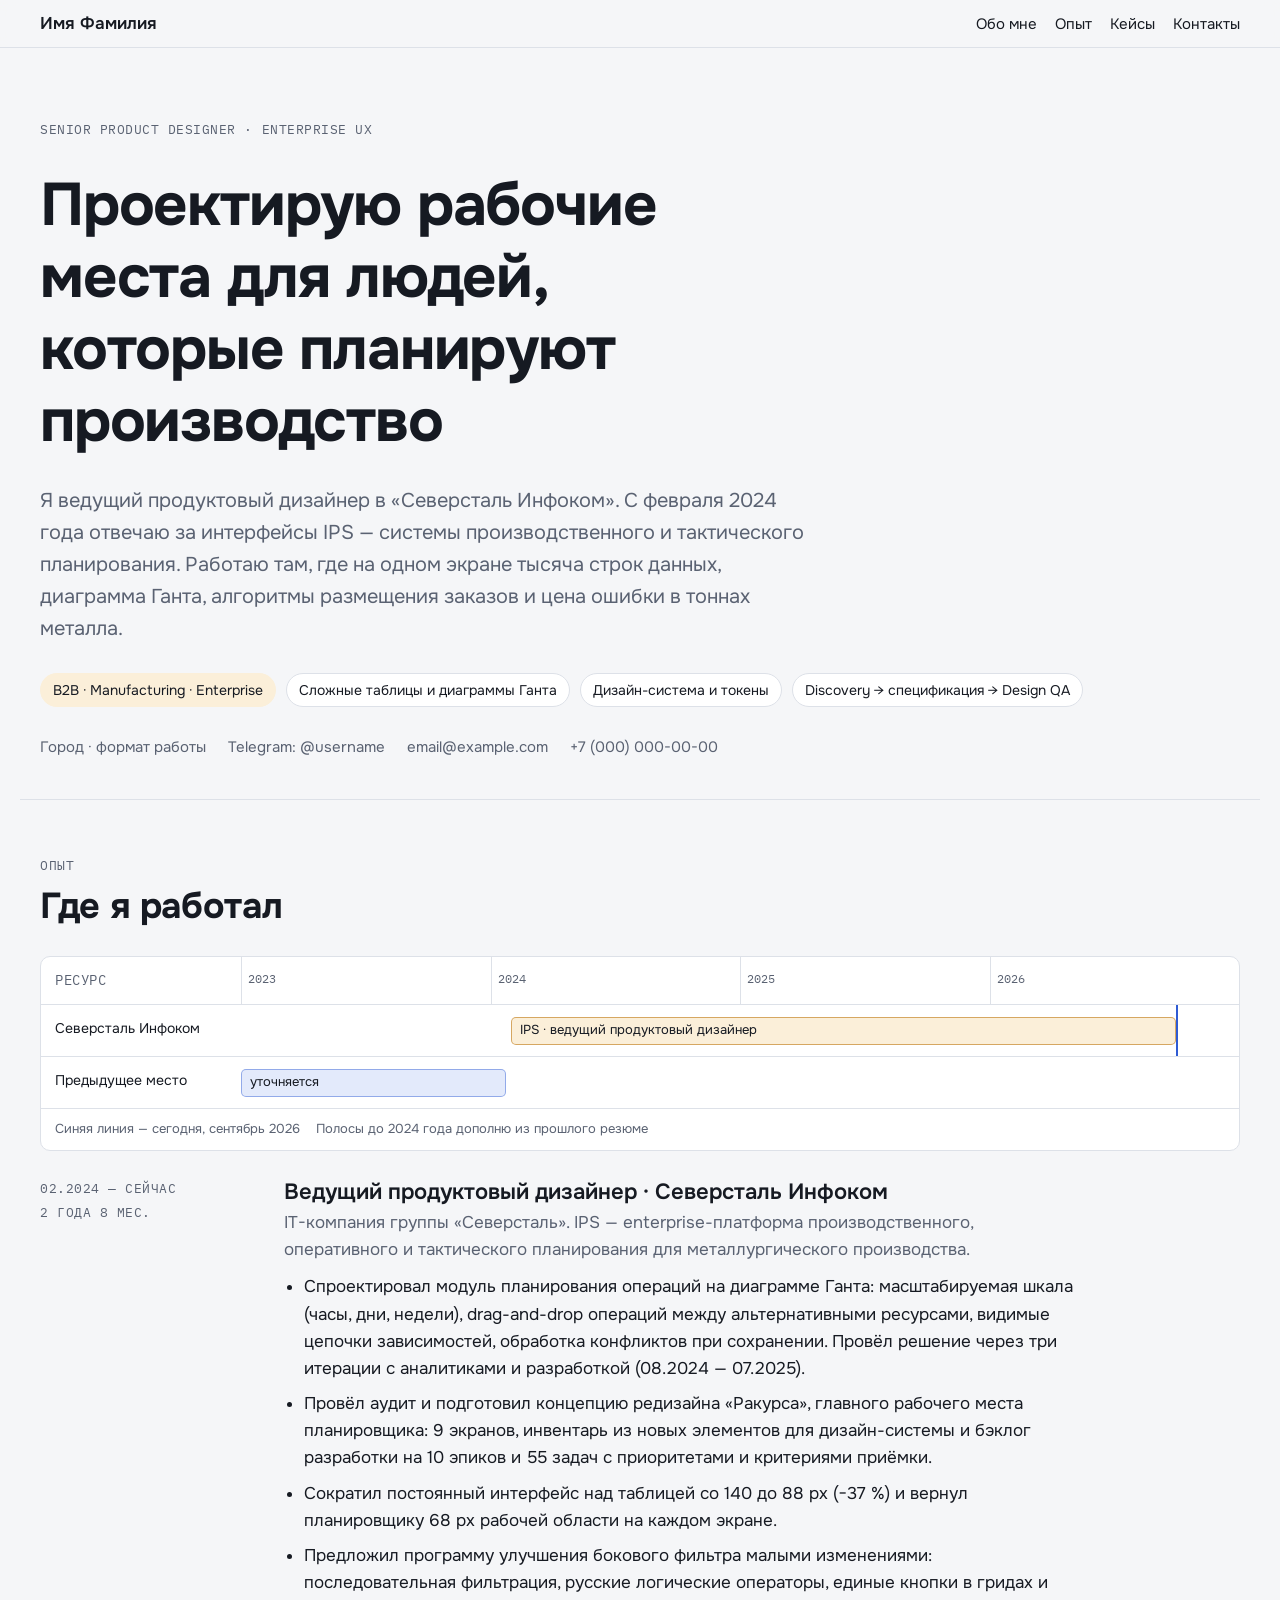
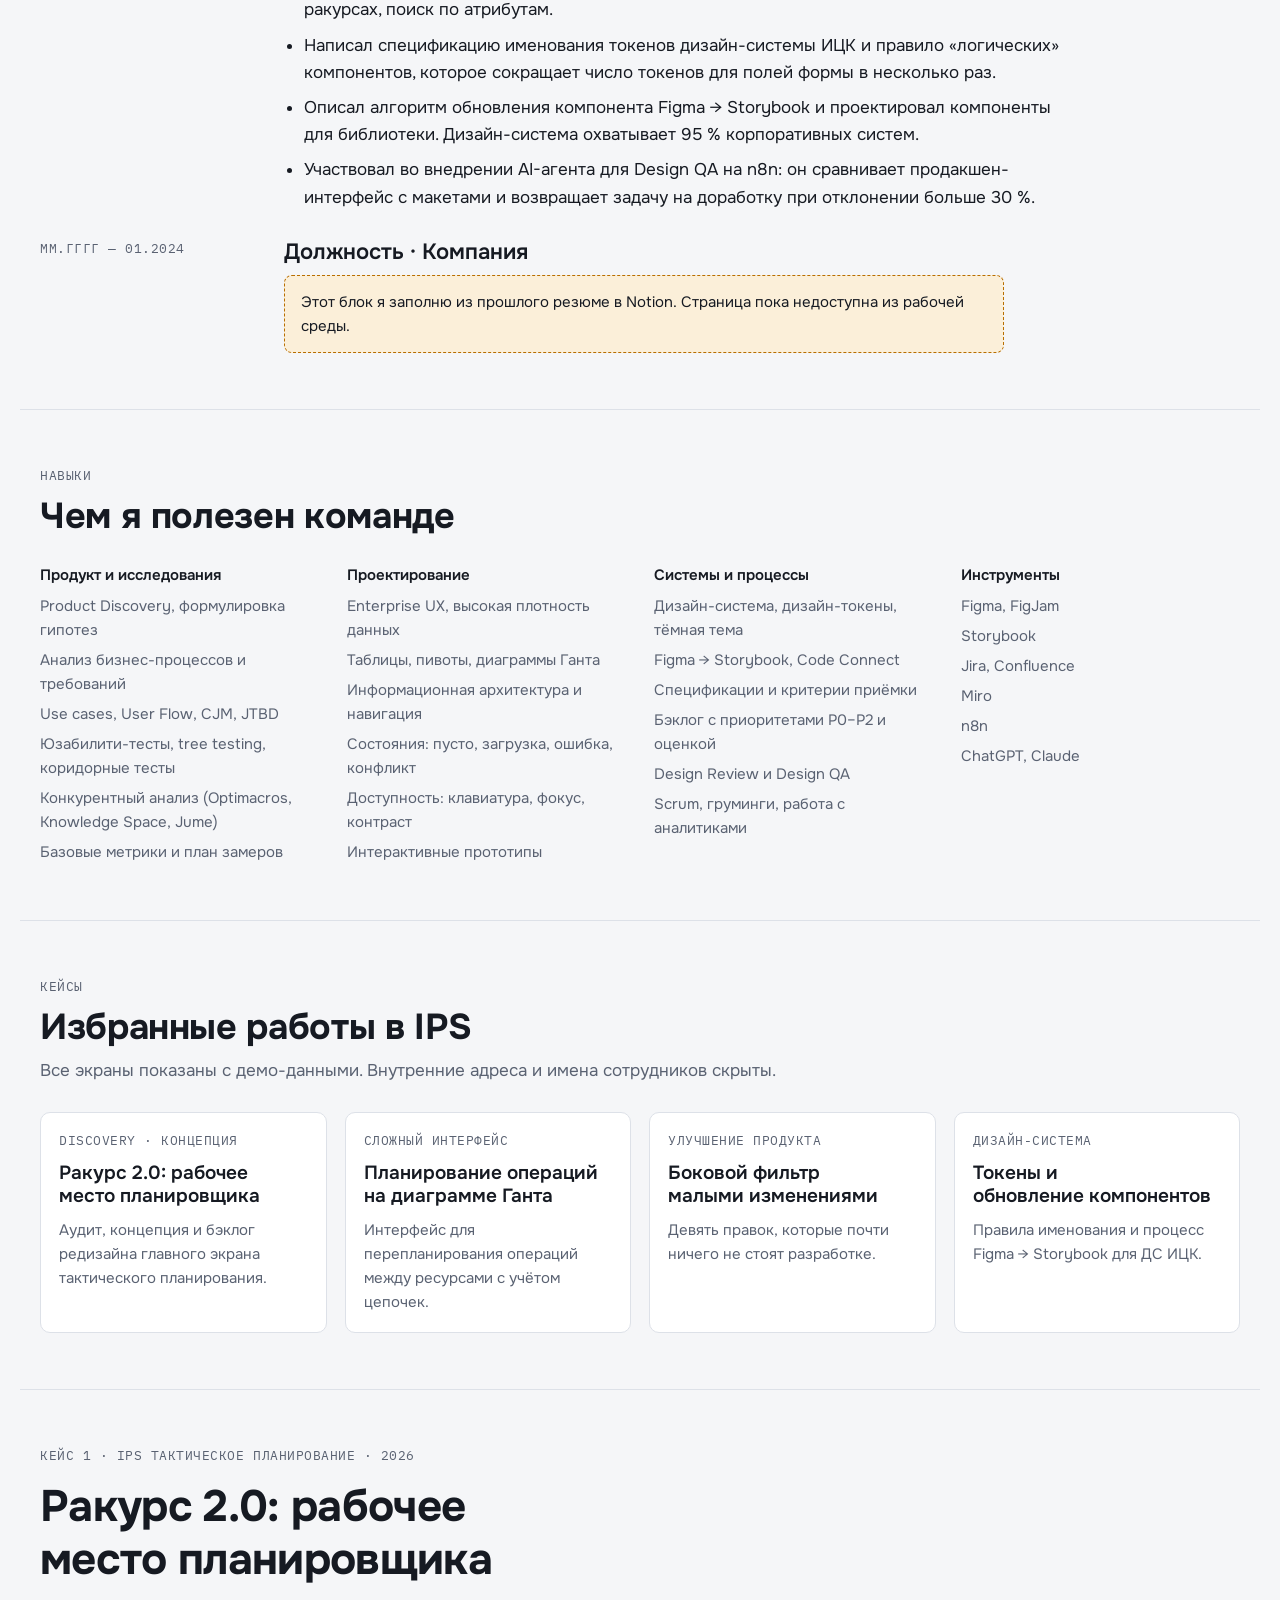
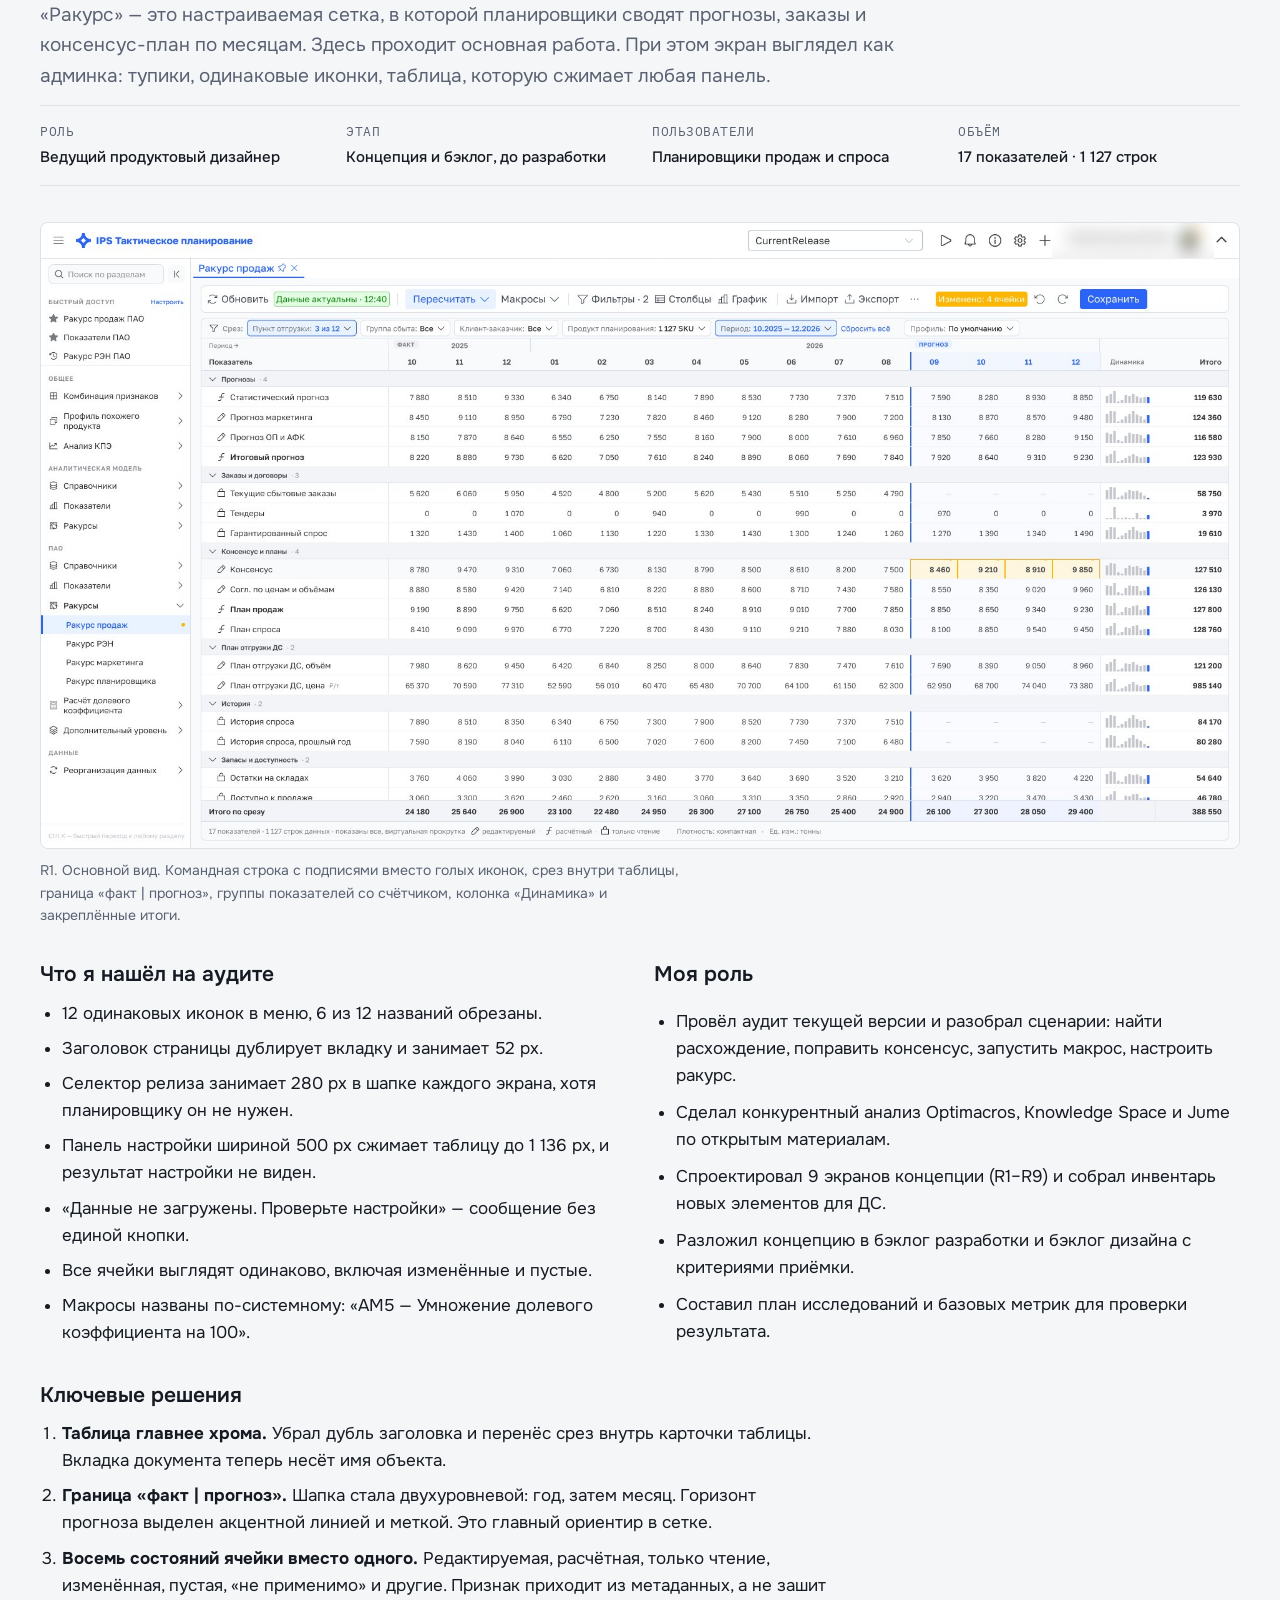
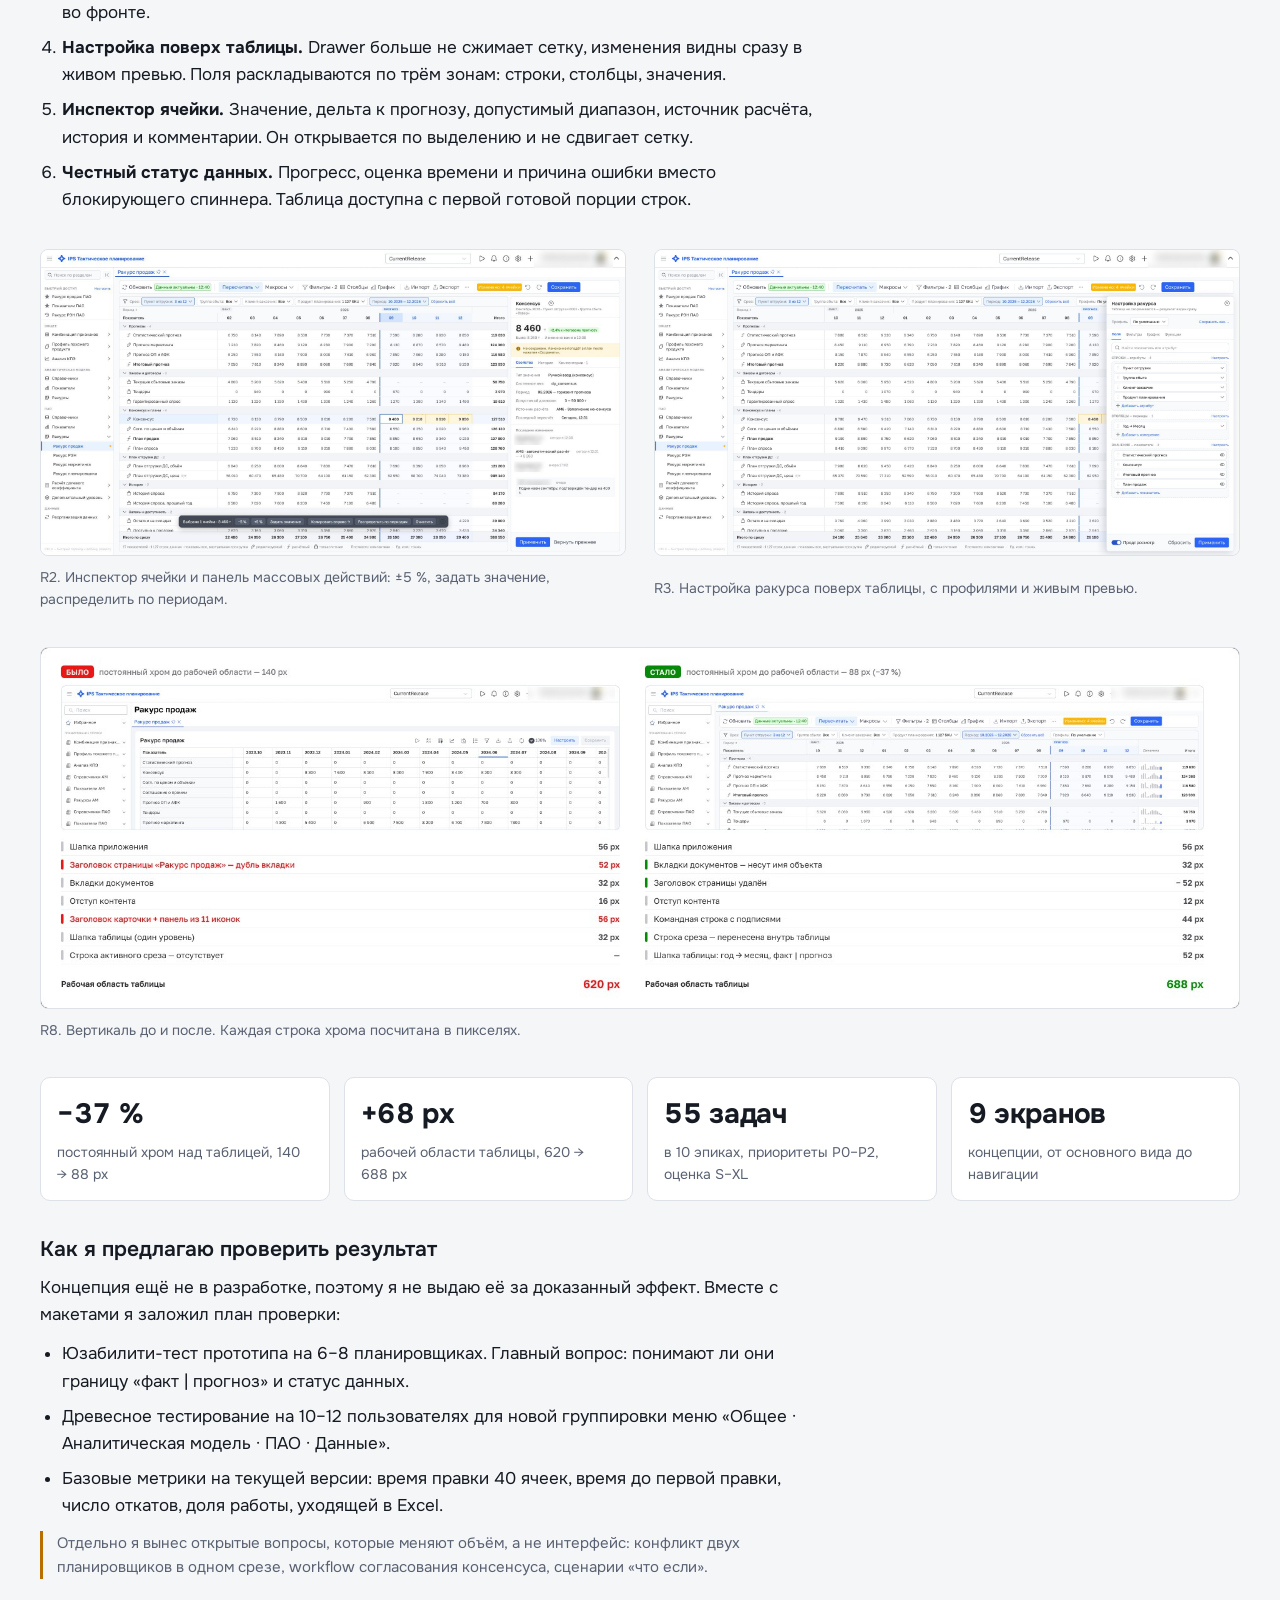
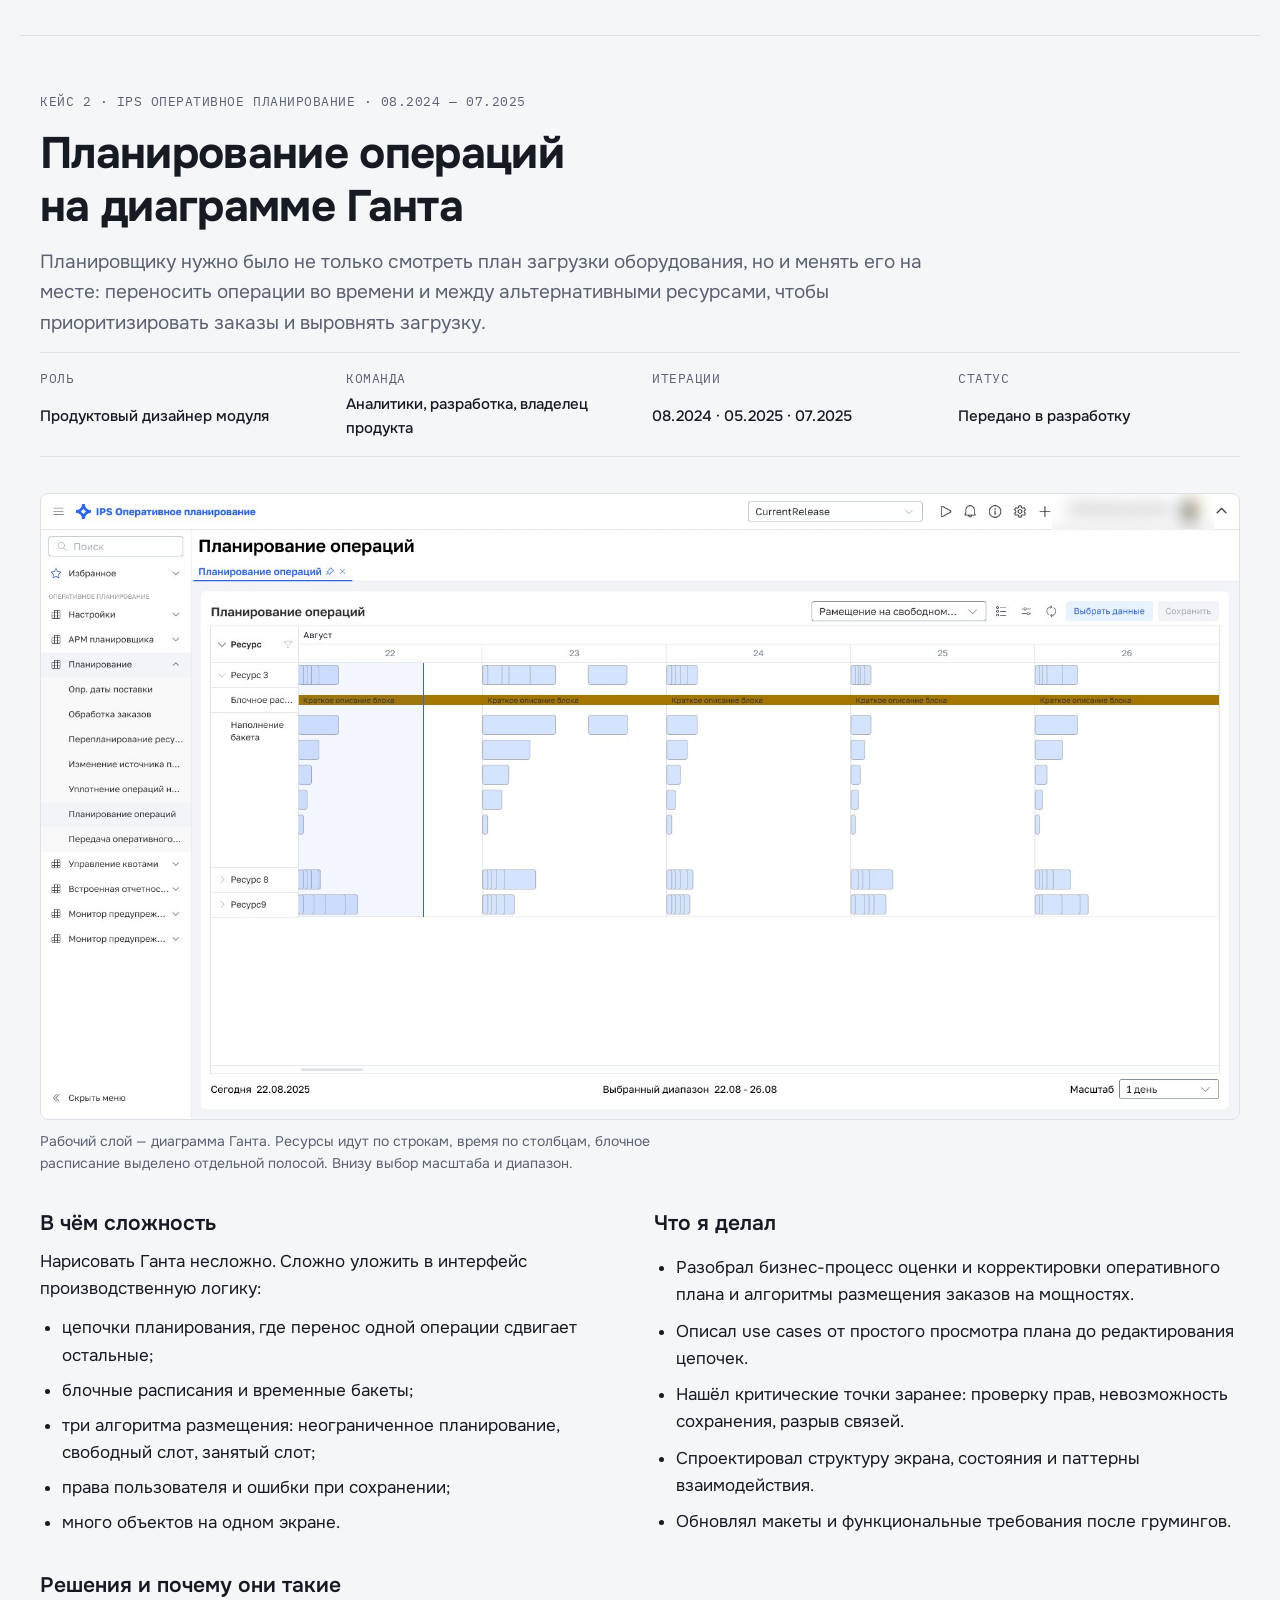
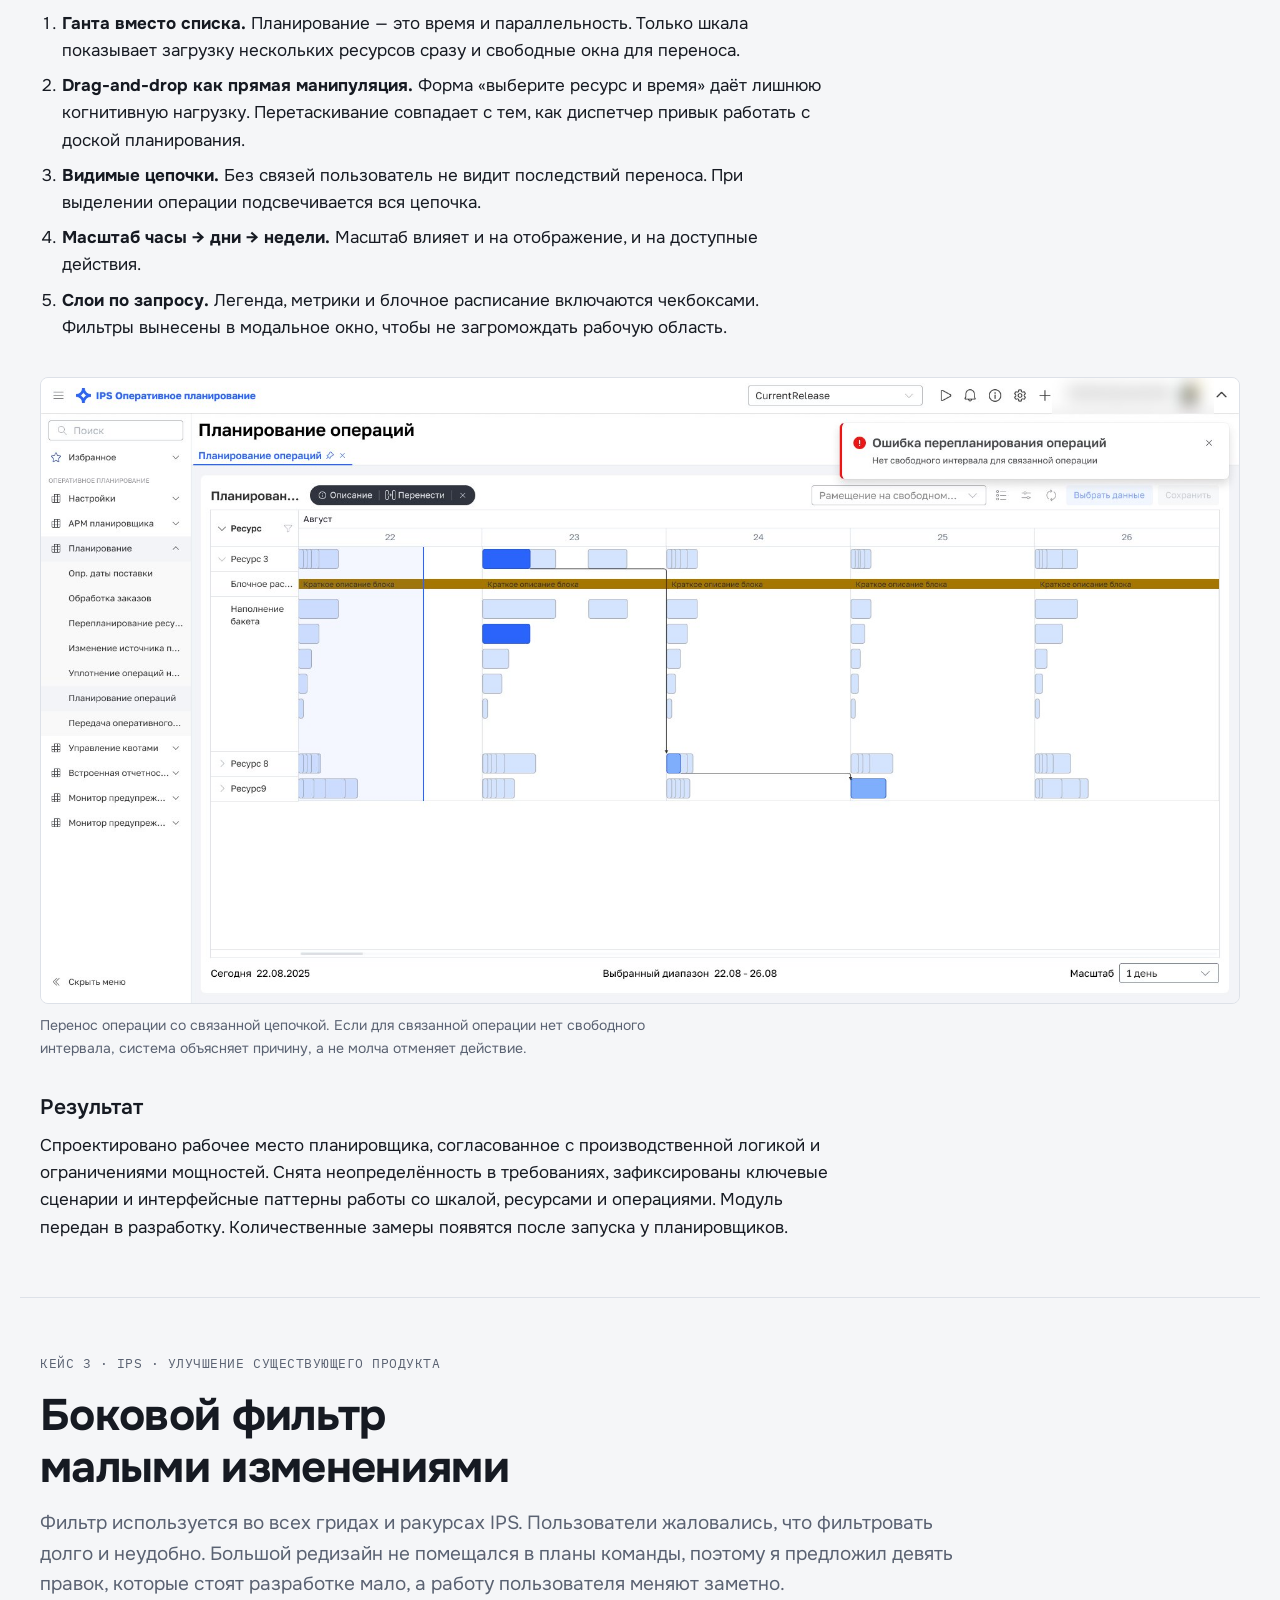
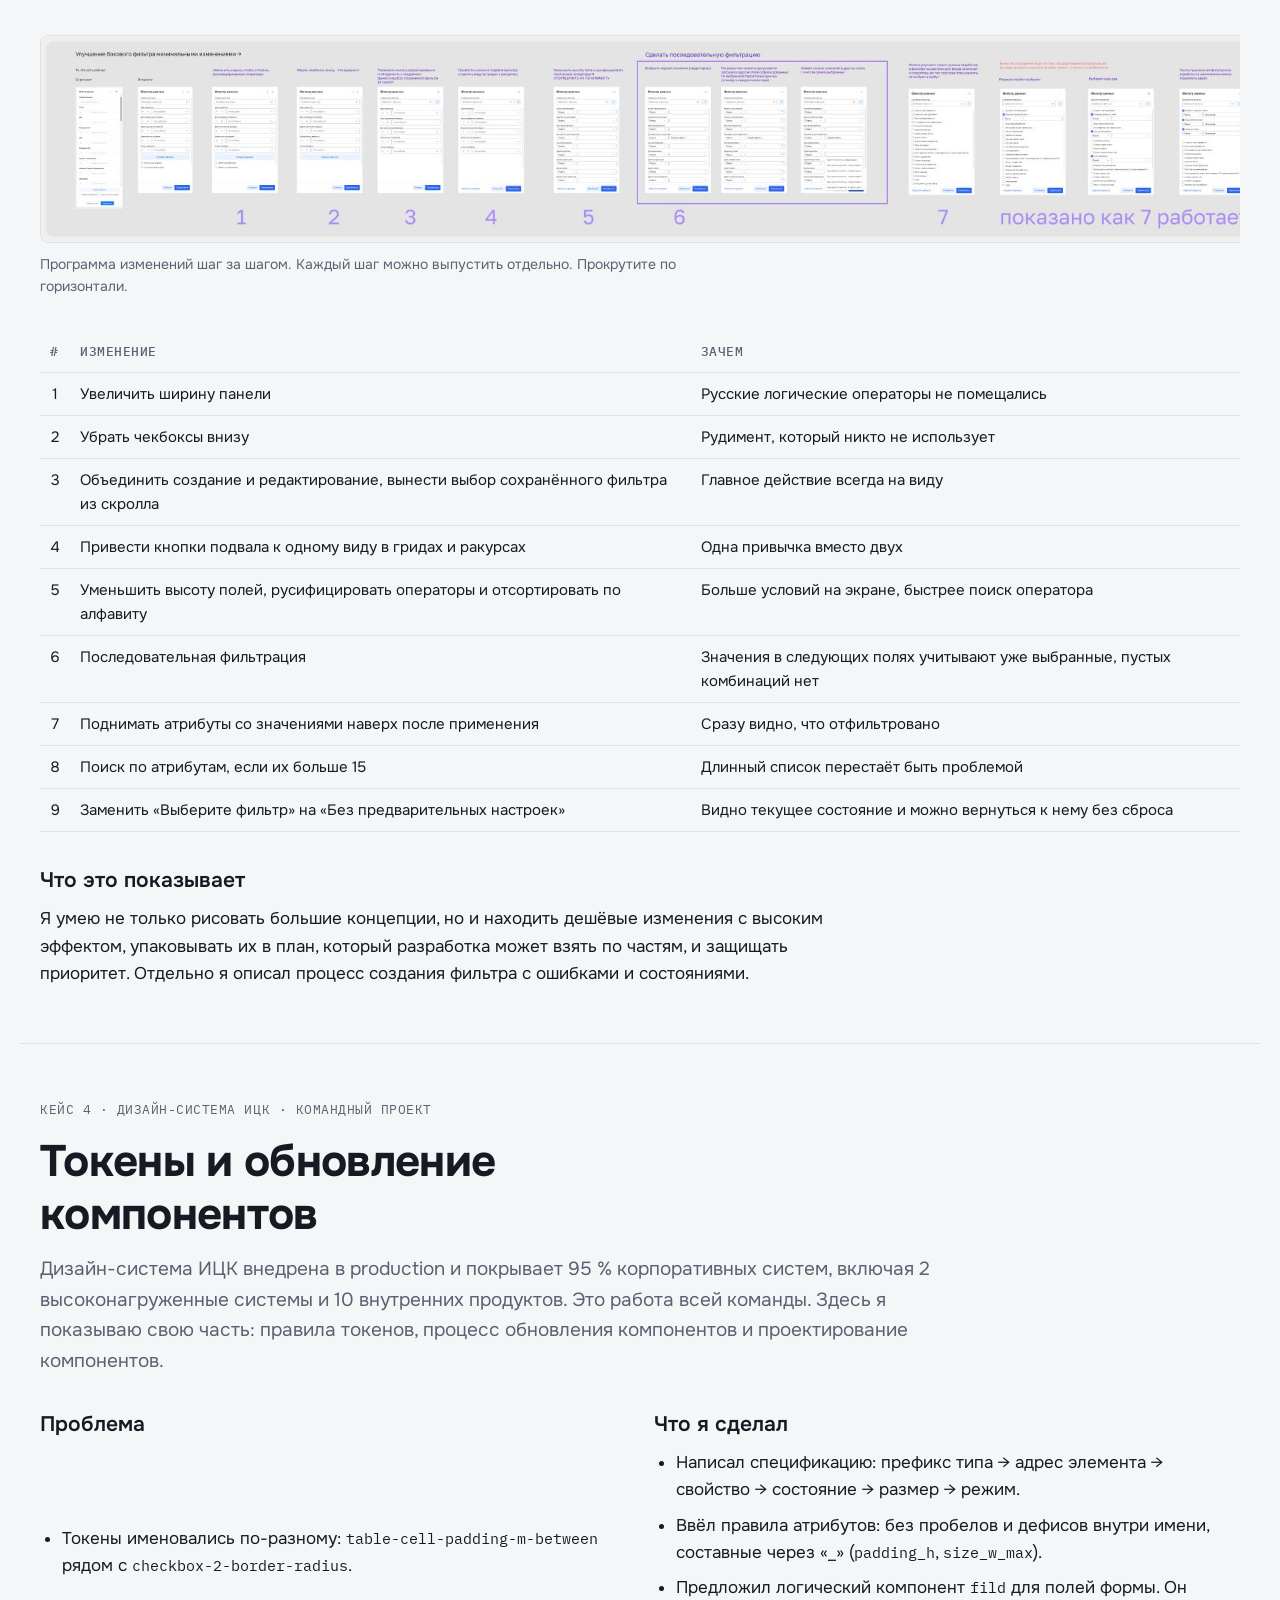
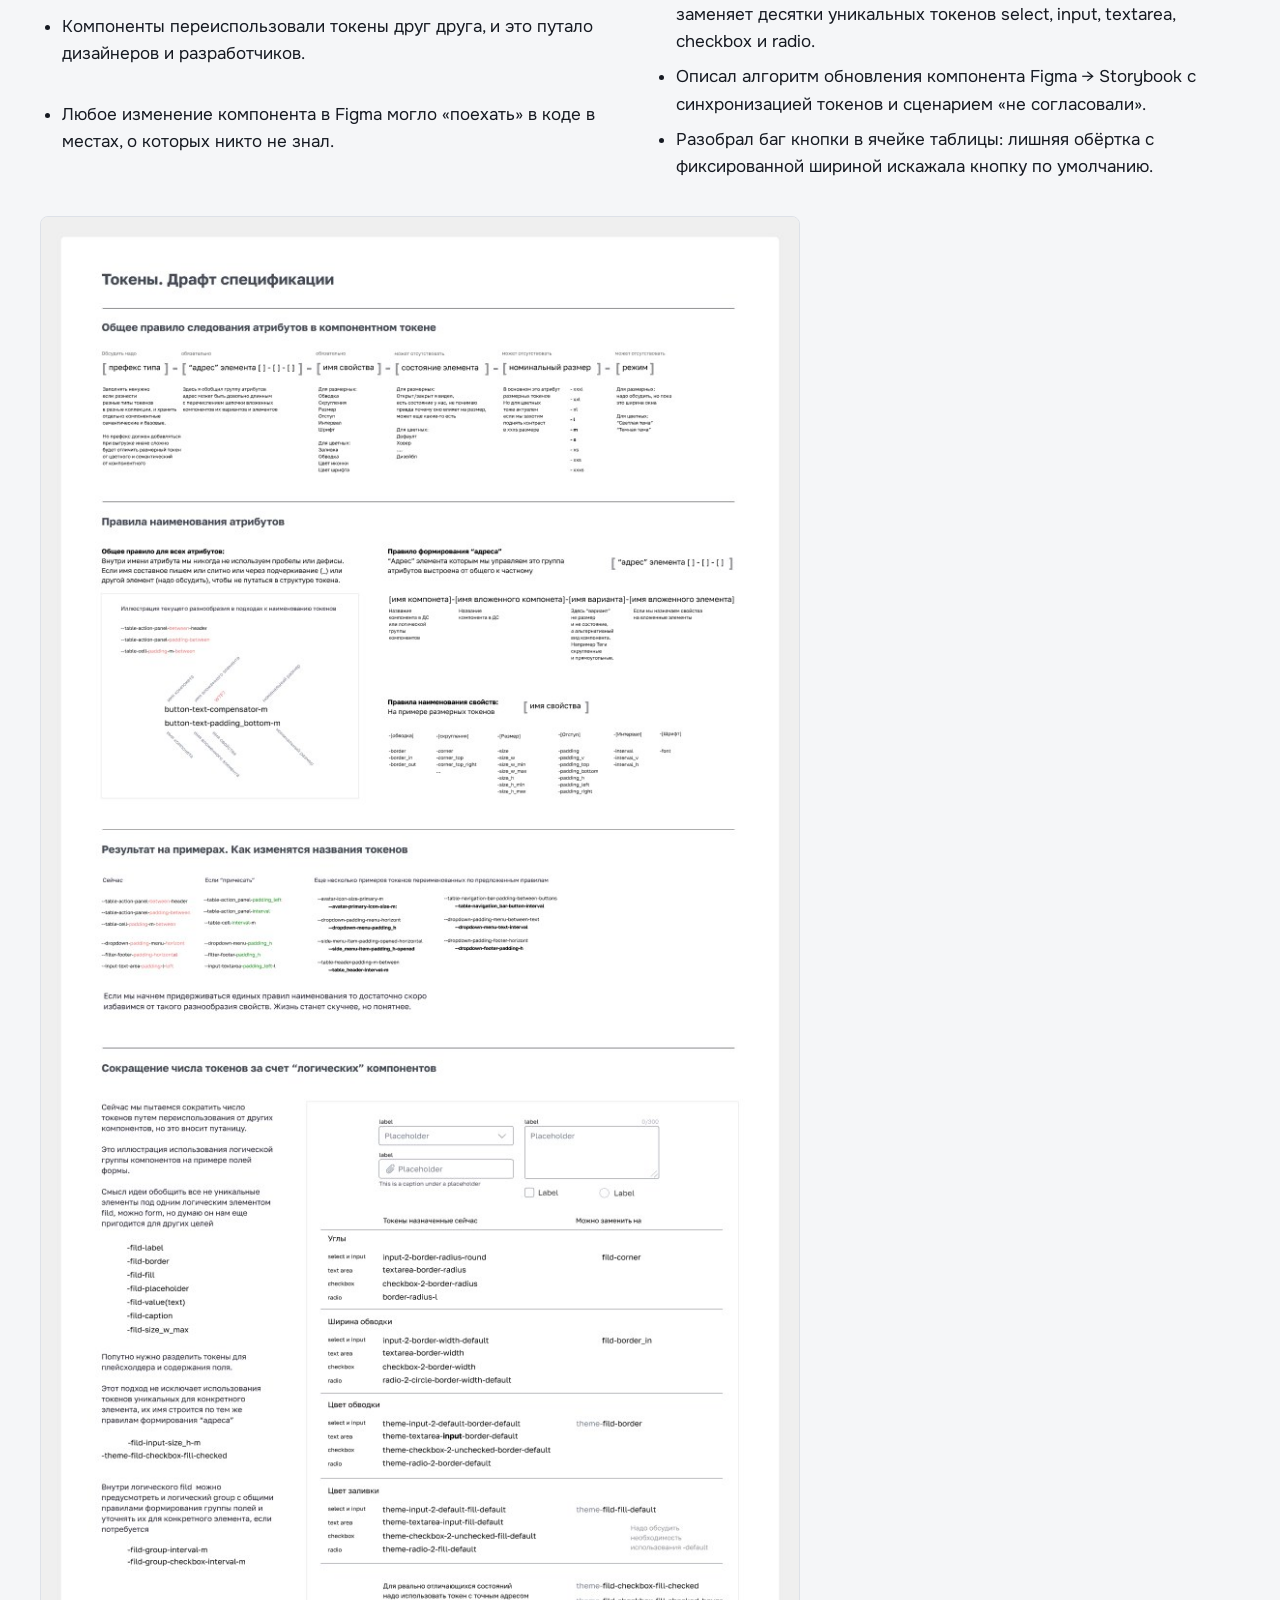
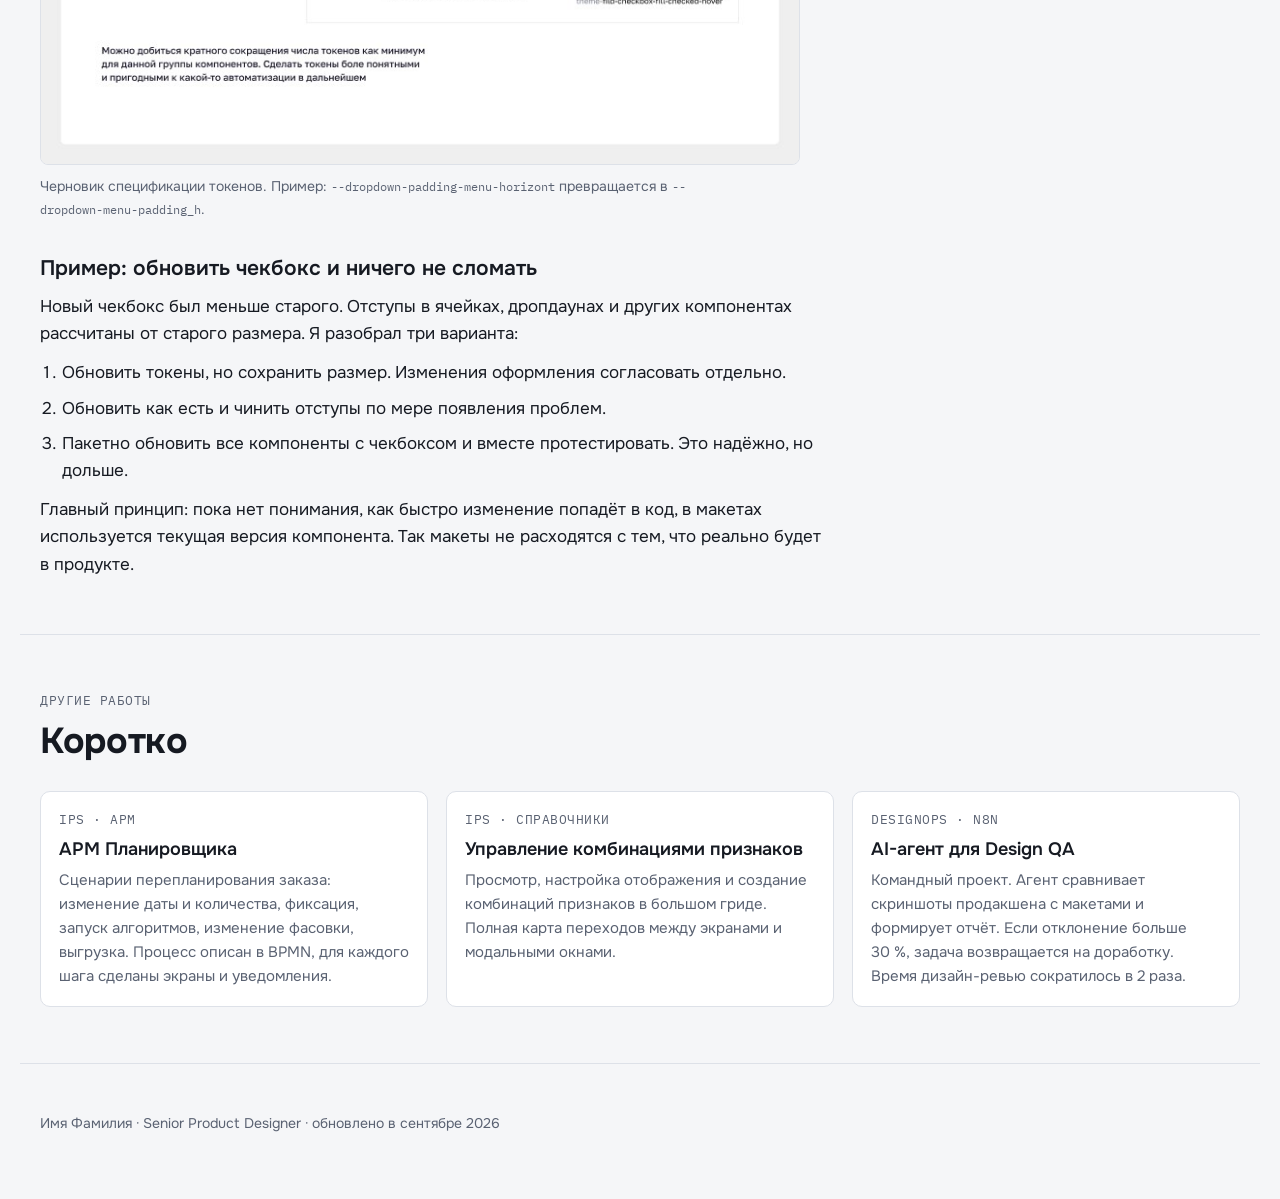
==== index.html @ 3ec7216b "Add product designer resume and portfolio Portfolio site with four IPS cases (Rakurs 2.0, Gantt plan" ====
<!doctype html>
<html lang="ru">
<head>
<meta charset="utf-8">
<meta name="viewport" content="width=device-width, initial-scale=1, viewport-fit=cover">
<title>Портфолио продуктового дизайнера</title>
<meta name="description" content="Senior Product Designer. Enterprise UX для промышленного планирования: IPS, дизайн-система, сложные таблицы и диаграммы Ганта.">
<link rel="stylesheet" href="assets/fonts/fonts.css">
<link rel="preconnect" href="https://fonts.googleapis.com">
<link rel="preconnect" href="https://fonts.gstatic.com" crossorigin>
<link rel="stylesheet" href="https://fonts.googleapis.com/css2?family=Onest:wght@400;500;600;700&family=IBM+Plex+Mono:wght@400;500&display=swap">
<style>
/* Layout: одна колонка ~72ch для текста, широкие иллюстрации до 1200px; опыт показан как полосы на временной шкале планировщика */
:root{
  --bg:#f5f6f8; --surface:#ffffff; --fg:#161a22; --muted:#5a6272; --line:#dde1e8;
  --accent:#b86e00;           /* сигнальный янтарь: «изменено», блочное расписание */
  --accent-soft:#fbefd9;
  --plan:#2f5bd3;             /* плановый синий: граница «факт | прогноз» */
  --plan-soft:#e3eafb;
  --font-body:"Onest",system-ui,-apple-system,"Segoe UI",Roboto,sans-serif;
  --font-mono:"IBM Plex Mono",ui-monospace,"SFMono-Regular",Menlo,Consolas,monospace;
  --wrap:1200px; --text:72ch;
  color-scheme:light;
}
@media (prefers-color-scheme:dark){:root:not([data-theme="light"]){
  --bg:#12151b; --surface:#1a1e26; --fg:#e8ebf1; --muted:#9aa3b3; --line:#2b313c;
  --accent:#f0a93a; --accent-soft:#3a2b12; --plan:#7d9cf2; --plan-soft:#1e2a47; color-scheme:dark}}
:root[data-theme="dark"]{
  --bg:#12151b; --surface:#1a1e26; --fg:#e8ebf1; --muted:#9aa3b3; --line:#2b313c;
  --accent:#f0a93a; --accent-soft:#3a2b12; --plan:#7d9cf2; --plan-soft:#1e2a47; color-scheme:dark}

*{box-sizing:border-box}
html{scroll-behavior:smooth}
@media (prefers-reduced-motion:reduce){html{scroll-behavior:auto}}
body{margin:0;background:var(--bg);color:var(--fg);font:400 17px/1.6 var(--font-body);padding-inline:20px;-webkit-font-smoothing:antialiased}
img{max-width:100%;height:auto;display:block}
a{color:var(--plan);text-underline-offset:3px}
a:focus-visible,button:focus-visible{outline:2px solid var(--plan);outline-offset:3px;border-radius:4px}
h1,h2,h3{text-wrap:balance;line-height:1.2;margin:0}
p{margin:0}
.wrap{max-width:var(--wrap);margin-inline:auto}
.prose{max-width:var(--text)}
.mono{font-family:var(--font-mono);font-size:13px;letter-spacing:.04em;text-transform:uppercase;color:var(--muted)}
.tnum{font-variant-numeric:tabular-nums}

/* top bar */
.bar{position:sticky;top:env(safe-area-inset-top,0px);z-index:5;background:color-mix(in srgb,var(--bg) 88%,transparent);backdrop-filter:blur(8px);border-bottom:1px solid var(--line);margin-inline:-20px;padding:10px 20px}
.bar .wrap{display:flex;gap:16px;align-items:center;justify-content:space-between;flex-wrap:wrap}
.bar nav{display:flex;gap:18px;flex-wrap:wrap}
.bar nav a{color:var(--fg);text-decoration:none;font-size:15px}
.bar nav a:hover{color:var(--plan)}
.bar b{font-weight:600}

/* hero */
.hero{padding-block:72px 40px;display:grid;gap:28px}
.hero h1{font-size:clamp(34px,5.4vw,60px);font-weight:700;letter-spacing:-.02em;max-width:18ch}
.hero .lead{font-size:20px;color:var(--muted);max-width:60ch}
.facts{display:flex;flex-wrap:wrap;gap:10px}
.chip{display:inline-flex;align-items:center;gap:6px;border:1px solid var(--line);background:var(--surface);border-radius:999px;padding:5px 12px;font-size:14px}
.chip.amber{background:var(--accent-soft);border-color:transparent;color:var(--fg)}
.contacts{display:flex;flex-wrap:wrap;gap:8px 22px;font-size:15px;color:var(--muted)}
.contacts span{user-select:all}

section{padding-block:56px;border-top:1px solid var(--line)}
section > .wrap{display:grid;gap:28px}
section > .wrap > *{min-width:0}
.sec-head{display:grid;gap:8px}
.sec-head h2{font-size:clamp(26px,3.2vw,36px);font-weight:700;letter-spacing:-.01em}

/* timeline — опыт как строки ресурса на диаграмме Ганта */
.gantt{background:var(--surface);border:1px solid var(--line);border-radius:10px;overflow-x:auto}
.gantt-inner{min-width:640px;display:grid;grid-template-columns:200px 1fr}
.g-axis{display:contents}
.g-axis .lbl,.g-row .lbl{padding:12px 14px;border-bottom:1px solid var(--line);font-size:14px}
.g-scale{position:relative;border-bottom:1px solid var(--line);display:grid;grid-template-columns:repeat(var(--years),1fr)}
.g-scale span{font-family:var(--font-mono);font-size:12px;color:var(--muted);padding:12px 6px;border-left:1px solid var(--line)}
.g-row{display:contents}
.g-track{position:relative;border-bottom:1px solid var(--line);min-height:52px}
.g-bar{position:absolute;top:12px;height:28px;border-radius:5px;background:var(--plan-soft);border:1px solid color-mix(in srgb,var(--plan) 45%,transparent);font-size:13px;display:flex;align-items:center;padding-inline:8px;white-space:nowrap;overflow:hidden}
.g-bar.now{background:var(--accent-soft);border-color:color-mix(in srgb,var(--accent) 55%,transparent)}
.g-today{position:absolute;top:0;bottom:0;width:2px;background:var(--plan)}
.g-legend{display:flex;gap:16px;flex-wrap:wrap;padding:10px 14px;font-size:13px;color:var(--muted)}

/* job */
.job{display:grid;grid-template-columns:220px minmax(0,1fr);gap:24px}
.job .meta{display:grid;gap:4px;align-content:start}
.job h3{font-size:22px;font-weight:600}
.job ul{margin:10px 0 0;padding-left:20px;display:grid;gap:8px}
.todo{border:1px dashed var(--accent);background:var(--accent-soft);border-radius:8px;padding:14px 16px;font-size:15px}

/* skills */
.skills{display:grid;grid-template-columns:repeat(auto-fit,minmax(240px,1fr));gap:28px}
.skills h3{font-size:15px;font-weight:600;margin-bottom:10px}
.skills ul{list-style:none;margin:0;padding:0;display:grid;gap:6px;font-size:15px;color:var(--muted)}

/* case index */
.cases{display:grid;grid-template-columns:repeat(auto-fit,minmax(260px,1fr));gap:18px}
.card{display:grid;gap:10px;align-content:start;background:var(--surface);border:1px solid var(--line);border-radius:10px;padding:18px;text-decoration:none;color:var(--fg);transition:border-color .15s}
.card:hover{border-color:var(--plan)}
.card h3{font-size:19px;font-weight:600}
.card p{font-size:15px;color:var(--muted)}

/* case */
.case > .wrap{gap:36px}
.case-head{display:grid;gap:14px}
.case-head h2{font-size:clamp(28px,3.8vw,44px);font-weight:700;letter-spacing:-.015em;max-width:24ch}
.kv{display:grid;grid-template-columns:repeat(auto-fit,minmax(180px,1fr));gap:14px 24px;padding:16px 0;border-block:1px solid var(--line)}
.kv div{display:grid;gap:2px}
.kv b{font-weight:500;font-size:15px}
.block{display:grid;gap:12px}
.block h3{font-size:21px;font-weight:600}
.block ul,.block ol{margin:0;padding-left:22px;display:grid;gap:8px}
.fig{display:grid;gap:10px;margin:0}
.fig img{border-radius:8px;border:1px solid var(--line);background:var(--surface)}
.fig figcaption{font-size:14px;color:var(--muted);max-width:var(--text)}
.fig.scroll{overflow-x:auto}
.fig.scroll img{max-width:none;width:1800px}
.nums{display:grid;grid-template-columns:repeat(auto-fit,minmax(170px,1fr));gap:14px}
.num{background:var(--surface);border:1px solid var(--line);border-radius:10px;padding:14px 16px;display:grid;gap:4px}
.num strong{font-size:28px;font-weight:700;font-variant-numeric:tabular-nums;letter-spacing:-.01em}
.num span{font-size:14px;color:var(--muted)}
.two{display:grid;grid-template-columns:repeat(auto-fit,minmax(300px,1fr));gap:28px}
.two > *{min-width:0}
table.plain{border-collapse:collapse;width:100%;font-size:15px}
table.plain th,table.plain td{text-align:left;padding:9px 10px;border-bottom:1px solid var(--line);vertical-align:top}
table.plain th{font-weight:500;color:var(--muted);font-size:13px;font-family:var(--font-mono);text-transform:uppercase;letter-spacing:.04em}
.tbl{overflow-x:auto}
code{font-family:var(--font-mono);font-size:.88em;overflow-wrap:anywhere}
.note{font-size:15px;color:var(--muted);border-left:3px solid var(--accent);padding-left:14px}

.others{display:grid;grid-template-columns:repeat(auto-fit,minmax(280px,1fr));gap:18px}
.other{background:var(--surface);border:1px solid var(--line);border-radius:10px;padding:18px;display:grid;gap:8px;align-content:start}
.other h3{font-size:18px;font-weight:600}
.other p{font-size:15px;color:var(--muted)}

footer{padding-block:48px 64px;border-top:1px solid var(--line);color:var(--muted);font-size:14px}

@media (max-width:720px){
  body{font-size:16px}
  .job{grid-template-columns:1fr;gap:8px}
  .hero{padding-block:44px 28px}
  .bar nav{gap:12px}
}
</style>
</head>
<body>

<header class="bar">
  <div class="wrap">
    <b>Имя Фамилия</b>
    <nav aria-label="Разделы">
      <a href="#about">Обо мне</a>
      <a href="#experience">Опыт</a>
      <a href="#cases">Кейсы</a>
      <a href="#contacts">Контакты</a>
    </nav>
  </div>
</header>

<main>
<div class="wrap hero" id="about">
  <p class="mono">Senior Product Designer · Enterprise UX</p>
  <h1>Проектирую рабочие места для людей, которые планируют производство</h1>
  <p class="lead">Я ведущий продуктовый дизайнер в «Северсталь Инфоком». С февраля 2024 года отвечаю за интерфейсы IPS — системы производственного и тактического планирования. Работаю там, где на одном экране тысяча строк данных, диаграмма Ганта, алгоритмы размещения заказов и цена ошибки в тоннах металла.</p>
  <div class="facts">
    <span class="chip amber">B2B · Manufacturing · Enterprise</span>
    <span class="chip">Сложные таблицы и диаграммы Ганта</span>
    <span class="chip">Дизайн-система и токены</span>
    <span class="chip">Discovery → спецификация → Design QA</span>
  </div>
  <div class="contacts" id="contacts">
    <span>Город · формат работы</span>
    <span>Telegram: @username</span>
    <span>email@example.com</span>
    <span>+7 (000) 000-00-00</span>
  </div>
</div>

<section id="experience">
  <div class="wrap">
    <div class="sec-head">
      <p class="mono">Опыт</p>
      <h2>Где я работал</h2>
    </div>

    <div class="gantt" role="img" aria-label="Шкала опыта работы по годам">
      <div class="gantt-inner" style="--years:4">
        <div class="g-axis"><div class="lbl mono">Ресурс</div><div class="g-scale"><span>2023</span><span>2024</span><span>2025</span><span>2026</span></div></div>
        <div class="g-row"><div class="lbl">Северсталь Инфоком</div>
          <div class="g-track"><div class="g-bar now" style="left:27.1%;right:6.3%">IPS · ведущий продуктовый дизайнер</div><div class="g-today" style="left:93.7%"></div></div></div>
        <div class="g-row"><div class="lbl">Предыдущее место</div>
          <div class="g-track"><div class="g-bar" style="left:0;right:73.4%">уточняется</div></div></div>
      </div>
      <div class="g-legend"><span>Синяя линия — сегодня, сентябрь 2026</span><span>Полосы до 2024 года дополню из прошлого резюме</span></div>
    </div>

    <article class="job">
      <div class="meta">
        <span class="mono tnum">02.2024 — сейчас</span>
        <span class="mono">2 года 8 мес.</span>
      </div>
      <div>
        <h3>Ведущий продуктовый дизайнер · Северсталь Инфоком</h3>
        <p class="prose" style="color:var(--muted);margin-top:4px">IT-компания группы «Северсталь». IPS — enterprise-платформа производственного, оперативного и тактического планирования для металлургического производства.</p>
        <ul class="prose">
          <li>Спроектировал модуль планирования операций на диаграмме Ганта: масштабируемая шкала (часы, дни, недели), drag-and-drop операций между альтернативными ресурсами, видимые цепочки зависимостей, обработка конфликтов при сохранении. Провёл решение через три итерации с аналитиками и разработкой (08.2024 — 07.2025).</li>
          <li>Провёл аудит и подготовил концепцию редизайна «Ракурса», главного рабочего места планировщика: 9 экранов, инвентарь из новых элементов для дизайн-системы и бэклог разработки на 10 эпиков и 55 задач с приоритетами и критериями приёмки.</li>
          <li>Сократил постоянный интерфейс над таблицей со 140 до 88&nbsp;px (−37&nbsp;%) и вернул планировщику 68&nbsp;px рабочей области на каждом экране.</li>
          <li>Предложил программу улучшения бокового фильтра малыми изменениями: последовательная фильтрация, русские логические операторы, единые кнопки в гридах и ракурсах, поиск по атрибутам.</li>
          <li>Написал спецификацию именования токенов дизайн-системы ИЦК и правило «логических» компонентов, которое сокращает число токенов для полей формы в несколько раз.</li>
          <li>Описал алгоритм обновления компонента Figma → Storybook и проектировал компоненты для библиотеки. Дизайн-система охватывает 95&nbsp;% корпоративных систем.</li>
          <li>Участвовал во внедрении AI-агента для Design QA на n8n: он сравнивает продакшен-интерфейс с макетами и возвращает задачу на доработку при отклонении больше 30&nbsp;%.</li>
        </ul>
      </div>
    </article>

    <article class="job">
      <div class="meta">
        <span class="mono tnum">ММ.ГГГГ — 01.2024</span>
      </div>
      <div>
        <h3>Должность · Компания</h3>
        <div class="todo prose" style="margin-top:10px">Этот блок я заполню из прошлого резюме в Notion. Страница пока недоступна из рабочей среды.</div>
      </div>
    </article>
  </div>
</section>

<section>
  <div class="wrap">
    <div class="sec-head">
      <p class="mono">Навыки</p>
      <h2>Чем я полезен команде</h2>
    </div>
    <div class="skills">
      <div><h3>Продукт и исследования</h3><ul>
        <li>Product Discovery, формулировка гипотез</li><li>Анализ бизнес-процессов и требований</li><li>Use cases, User Flow, CJM, JTBD</li><li>Юзабилити-тесты, tree testing, коридорные тесты</li><li>Конкурентный анализ (Optimacros, Knowledge Space, Jume)</li><li>Базовые метрики и план замеров</li></ul></div>
      <div><h3>Проектирование</h3><ul>
        <li>Enterprise UX, высокая плотность данных</li><li>Таблицы, пивоты, диаграммы Ганта</li><li>Информационная архитектура и навигация</li><li>Состояния: пусто, загрузка, ошибка, конфликт</li><li>Доступность: клавиатура, фокус, контраст</li><li>Интерактивные прототипы</li></ul></div>
      <div><h3>Системы и процессы</h3><ul>
        <li>Дизайн-система, дизайн-токены, тёмная тема</li><li>Figma → Storybook, Code Connect</li><li>Спецификации и критерии приёмки</li><li>Бэклог с приоритетами P0–P2 и оценкой</li><li>Design Review и Design QA</li><li>Scrum, груминги, работа с аналитиками</li></ul></div>
      <div><h3>Инструменты</h3><ul>
        <li>Figma, FigJam</li><li>Storybook</li><li>Jira, Confluence</li><li>Miro</li><li>n8n</li><li>ChatGPT, Claude</li></ul></div>
    </div>
  </div>
</section>

<section id="cases">
  <div class="wrap">
    <div class="sec-head">
      <p class="mono">Кейсы</p>
      <h2>Избранные работы в IPS</h2>
      <p class="prose" style="color:var(--muted)">Все экраны показаны с демо-данными. Внутренние адреса и имена сотрудников скрыты.</p>
    </div>
    <div class="cases">
      <a class="card" href="#case-rakurs"><span class="mono">Discovery · концепция</span><h3>Ракурс 2.0: рабочее место планировщика</h3><p>Аудит, концепция и бэклог редизайна главного экрана тактического планирования.</p></a>
      <a class="card" href="#case-gantt"><span class="mono">Сложный интерфейс</span><h3>Планирование операций на диаграмме Ганта</h3><p>Интерфейс для перепланирования операций между ресурсами с учётом цепочек.</p></a>
      <a class="card" href="#case-filter"><span class="mono">Улучшение продукта</span><h3>Боковой фильтр малыми изменениями</h3><p>Девять правок, которые почти ничего не стоят разработке.</p></a>
      <a class="card" href="#case-ds"><span class="mono">Дизайн-система</span><h3>Токены и обновление компонентов</h3><p>Правила именования и процесс Figma → Storybook для ДС ИЦК.</p></a>
    </div>
  </div>
</section>

<!-- CASE 1 -->
<section class="case" id="case-rakurs">
  <div class="wrap">
    <div class="case-head">
      <p class="mono">Кейс 1 · IPS Тактическое планирование · 2026</p>
      <h2>Ракурс 2.0: рабочее место планировщика</h2>
      <p class="prose lead" style="font-size:19px;color:var(--muted)">«Ракурс» — это настраиваемая сетка, в которой планировщики сводят прогнозы, заказы и консенсус-план по месяцам. Здесь проходит основная работа. При этом экран выглядел как админка: тупики, одинаковые иконки, таблица, которую сжимает любая панель.</p>
      <div class="kv">
        <div><span class="mono">Роль</span><b>Ведущий продуктовый дизайнер</b></div>
        <div><span class="mono">Этап</span><b>Концепция и бэклог, до разработки</b></div>
        <div><span class="mono">Пользователи</span><b>Планировщики продаж и спроса</b></div>
        <div><span class="mono">Объём</span><b>17 показателей · 1&nbsp;127 строк</b></div>
      </div>
    </div>

    <figure class="fig">
      <img src="assets/img/rakurs-r1-main.jpg" alt="Основной вид Ракурса после редизайна: командная строка с подписями, строка среза, двухуровневая шапка периодов с границей факт/прогноз, группы показателей, спарклайны и строка итогов" loading="lazy" width="1920" height="1002">
      <figcaption>R1. Основной вид. Командная строка с подписями вместо голых иконок, срез внутри таблицы, граница «факт | прогноз», группы показателей со счётчиком, колонка «Динамика» и закреплённые итоги.</figcaption>
    </figure>

    <div class="two">
      <div class="block">
        <h3>Что я нашёл на аудите</h3>
        <ul>
          <li>12 одинаковых иконок в меню, 6 из 12 названий обрезаны.</li>
          <li>Заголовок страницы дублирует вкладку и занимает 52&nbsp;px.</li>
          <li>Селектор релиза занимает 280&nbsp;px в шапке каждого экрана, хотя планировщику он не нужен.</li>
          <li>Панель настройки шириной 500&nbsp;px сжимает таблицу до 1&nbsp;136&nbsp;px, и результат настройки не виден.</li>
          <li>«Данные не загружены. Проверьте настройки» — сообщение без единой кнопки.</li>
          <li>Все ячейки выглядят одинаково, включая изменённые и пустые.</li>
          <li>Макросы названы по-системному: «АМ5 — Умножение долевого коэффициента на 100».</li>
        </ul>
      </div>
      <div class="block">
        <h3>Моя роль</h3>
        <ul>
          <li>Провёл аудит текущей версии и разобрал сценарии: найти расхождение, поправить консенсус, запустить макрос, настроить ракурс.</li>
          <li>Сделал конкурентный анализ Optimacros, Knowledge Space и Jume по открытым материалам.</li>
          <li>Спроектировал 9 экранов концепции (R1–R9) и собрал инвентарь новых элементов для ДС.</li>
          <li>Разложил концепцию в бэклог разработки и бэклог дизайна с критериями приёмки.</li>
          <li>Составил план исследований и базовых метрик для проверки результата.</li>
        </ul>
      </div>
    </div>

    <div class="block prose">
      <h3>Ключевые решения</h3>
      <ol>
        <li><b>Таблица главнее хрома.</b> Убрал дубль заголовка и перенёс срез внутрь карточки таблицы. Вкладка документа теперь несёт имя объекта.</li>
        <li><b>Граница «факт | прогноз».</b> Шапка стала двухуровневой: год, затем месяц. Горизонт прогноза выделен акцентной линией и меткой. Это главный ориентир в сетке.</li>
        <li><b>Восемь состояний ячейки вместо одного.</b> Редактируемая, расчётная, только чтение, изменённая, пустая, «не применимо» и другие. Признак приходит из метаданных, а не зашит во фронте.</li>
        <li><b>Настройка поверх таблицы.</b> Drawer больше не сжимает сетку, изменения видны сразу в живом превью. Поля раскладываются по трём зонам: строки, столбцы, значения.</li>
        <li><b>Инспектор ячейки.</b> Значение, дельта к прогнозу, допустимый диапазон, источник расчёта, история и комментарии. Он открывается по выделению и не сдвигает сетку.</li>
        <li><b>Честный статус данных.</b> Прогресс, оценка времени и причина ошибки вместо блокирующего спиннера. Таблица доступна с первой готовой порции строк.</li>
      </ol>
    </div>

    <div class="two">
      <figure class="fig"><img src="assets/img/rakurs-r2-inspector.jpg" alt="Выделена ячейка консенсуса, справа инспектор со значением 8&nbsp;460 т, дельтой +2,4&nbsp;%, историей изменений и комментарием; внизу панель массовых действий" loading="lazy" width="1920" height="1002"><figcaption>R2. Инспектор ячейки и панель массовых действий: ±5&nbsp;%, задать значение, распределить по периодам.</figcaption></figure>
      <figure class="fig"><img src="assets/img/rakurs-r3-settings.jpg" alt="Drawer настройки ракурса поверх таблицы с зонами строк, столбцов и значений и переключателем предпросмотра" loading="lazy" width="1920" height="1002"><figcaption>R3. Настройка ракурса поверх таблицы, с профилями и живым превью.</figcaption></figure>
    </div>

    <figure class="fig">
      <img src="assets/img/rakurs-r8-vertical.jpg" alt="Сравнение было/стало: постоянный хром 140&nbsp;px и рабочая область 620&nbsp;px против 88&nbsp;px и 688&nbsp;px" loading="lazy" width="1920" height="577">
      <figcaption>R8. Вертикаль до и после. Каждая строка хрома посчитана в пикселях.</figcaption>
    </figure>

    <div class="nums">
      <div class="num"><strong>−37&nbsp;%</strong><span>постоянный хром над таблицей, 140 → 88&nbsp;px</span></div>
      <div class="num"><strong>+68&nbsp;px</strong><span>рабочей области таблицы, 620 → 688&nbsp;px</span></div>
      <div class="num"><strong>55 задач</strong><span>в 10 эпиках, приоритеты P0–P2, оценка S–XL</span></div>
      <div class="num"><strong>9 экранов</strong><span>концепции, от основного вида до навигации</span></div>
    </div>

    <div class="block prose">
      <h3>Как я предлагаю проверить результат</h3>
      <p>Концепция ещё не в разработке, поэтому я не выдаю её за доказанный эффект. Вместе с макетами я заложил план проверки:</p>
      <ul>
        <li>Юзабилити-тест прототипа на 6–8 планировщиках. Главный вопрос: понимают ли они границу «факт | прогноз» и статус данных.</li>
        <li>Древесное тестирование на 10–12 пользователях для новой группировки меню «Общее · Аналитическая модель · ПАО · Данные».</li>
        <li>Базовые метрики на текущей версии: время правки 40 ячеек, время до первой правки, число откатов, доля работы, уходящей в Excel.</li>
      </ul>
      <p class="note">Отдельно я вынес открытые вопросы, которые меняют объём, а не интерфейс: конфликт двух планировщиков в одном срезе, workflow согласования консенсуса, сценарии «что если».</p>
    </div>
  </div>
</section>

<!-- CASE 2 -->
<section class="case" id="case-gantt">
  <div class="wrap">
    <div class="case-head">
      <p class="mono">Кейс 2 · IPS Оперативное планирование · 08.2024 — 07.2025</p>
      <h2>Планирование операций на диаграмме Ганта</h2>
      <p class="prose lead" style="font-size:19px;color:var(--muted)">Планировщику нужно было не только смотреть план загрузки оборудования, но и менять его на месте: переносить операции во времени и между альтернативными ресурсами, чтобы приоритизировать заказы и выровнять загрузку.</p>
      <div class="kv">
        <div><span class="mono">Роль</span><b>Продуктовый дизайнер модуля</b></div>
        <div><span class="mono">Команда</span><b>Аналитики, разработка, владелец продукта</b></div>
        <div><span class="mono">Итерации</span><b>08.2024 · 05.2025 · 07.2025</b></div>
        <div><span class="mono">Статус</span><b>Передано в разработку</b></div>
      </div>
    </div>

    <figure class="fig">
      <img src="assets/img/gantt-overview.jpg" alt="Экран «Планирование операций»: ресурсы по строкам, дни по столбцам, блочное расписание отдельной полосой, наполнение бакета операциями" loading="lazy" width="1920" height="1002">
      <figcaption>Рабочий слой — диаграмма Ганта. Ресурсы идут по строкам, время по столбцам, блочное расписание выделено отдельной полосой. Внизу выбор масштаба и диапазон.</figcaption>
    </figure>

    <div class="two">
      <div class="block">
        <h3>В чём сложность</h3>
        <p>Нарисовать Ганта несложно. Сложно уложить в интерфейс производственную логику:</p>
        <ul>
          <li>цепочки планирования, где перенос одной операции сдвигает остальные;</li>
          <li>блочные расписания и временные бакеты;</li>
          <li>три алгоритма размещения: неограниченное планирование, свободный слот, занятый слот;</li>
          <li>права пользователя и ошибки при сохранении;</li>
          <li>много объектов на одном экране.</li>
        </ul>
      </div>
      <div class="block">
        <h3>Что я делал</h3>
        <ul>
          <li>Разобрал бизнес-процесс оценки и корректировки оперативного плана и алгоритмы размещения заказов на мощностях.</li>
          <li>Описал use cases от простого просмотра плана до редактирования цепочек.</li>
          <li>Нашёл критические точки заранее: проверку прав, невозможность сохранения, разрыв связей.</li>
          <li>Спроектировал структуру экрана, состояния и паттерны взаимодействия.</li>
          <li>Обновлял макеты и функциональные требования после грумингов.</li>
        </ul>
      </div>
    </div>

    <div class="block prose">
      <h3>Решения и почему они такие</h3>
      <ol>
        <li><b>Ганта вместо списка.</b> Планирование — это время и параллельность. Только шкала показывает загрузку нескольких ресурсов сразу и свободные окна для переноса.</li>
        <li><b>Drag-and-drop как прямая манипуляция.</b> Форма «выберите ресурс и время» даёт лишнюю когнитивную нагрузку. Перетаскивание совпадает с тем, как диспетчер привык работать с доской планирования.</li>
        <li><b>Видимые цепочки.</b> Без связей пользователь не видит последствий переноса. При выделении операции подсвечивается вся цепочка.</li>
        <li><b>Масштаб часы → дни → недели.</b> Масштаб влияет и на отображение, и на доступные действия.</li>
        <li><b>Слои по запросу.</b> Легенда, метрики и блочное расписание включаются чекбоксами. Фильтры вынесены в модальное окно, чтобы не загромождать рабочую область.</li>
      </ol>
    </div>

    <figure class="fig">
      <img src="assets/img/gantt-error.jpg" alt="Выбрана операция, показана цепочка связей через три ресурса и уведомление об ошибке: нет свободного интервала для связанной операции" loading="lazy" width="1920" height="1002">
      <figcaption>Перенос операции со связанной цепочкой. Если для связанной операции нет свободного интервала, система объясняет причину, а не молча отменяет действие.</figcaption>
    </figure>

    <div class="block prose">
      <h3>Результат</h3>
      <p>Спроектировано рабочее место планировщика, согласованное с производственной логикой и ограничениями мощностей. Снята неопределённость в требованиях, зафиксированы ключевые сценарии и интерфейсные паттерны работы со шкалой, ресурсами и операциями. Модуль передан в разработку. Количественные замеры появятся после запуска у планировщиков.</p>
    </div>
  </div>
</section>

<!-- CASE 3 -->
<section class="case" id="case-filter">
  <div class="wrap">
    <div class="case-head">
      <p class="mono">Кейс 3 · IPS · улучшение существующего продукта</p>
      <h2>Боковой фильтр малыми изменениями</h2>
      <p class="prose lead" style="font-size:19px;color:var(--muted)">Фильтр используется во всех гридах и ракурсах IPS. Пользователи жаловались, что фильтровать долго и неудобно. Большой редизайн не помещался в планы команды, поэтому я предложил девять правок, которые стоят разработке мало, а работу пользователя меняют заметно.</p>
    </div>

    <figure class="fig scroll">
      <img src="assets/img/filter-steps.jpg" alt="Последовательность из девяти макетов фильтра: от текущего вида к финальному с последовательной фильтрацией и поиском по атрибутам" loading="lazy" width="2400" height="274">
      <figcaption>Программа изменений шаг за шагом. Каждый шаг можно выпустить отдельно. Прокрутите по горизонтали.</figcaption>
    </figure>

    <div class="tbl">
      <table class="plain">
        <thead><tr><th>#</th><th>Изменение</th><th>Зачем</th></tr></thead>
        <tbody>
          <tr><td class="tnum">1</td><td>Увеличить ширину панели</td><td>Русские логические операторы не помещались</td></tr>
          <tr><td class="tnum">2</td><td>Убрать чекбоксы внизу</td><td>Рудимент, который никто не использует</td></tr>
          <tr><td class="tnum">3</td><td>Объединить создание и редактирование, вынести выбор сохранённого фильтра из скролла</td><td>Главное действие всегда на виду</td></tr>
          <tr><td class="tnum">4</td><td>Привести кнопки подвала к одному виду в гридах и ракурсах</td><td>Одна привычка вместо двух</td></tr>
          <tr><td class="tnum">5</td><td>Уменьшить высоту полей, русифицировать операторы и отсортировать по алфавиту</td><td>Больше условий на экране, быстрее поиск оператора</td></tr>
          <tr><td class="tnum">6</td><td>Последовательная фильтрация</td><td>Значения в следующих полях учитывают уже выбранные, пустых комбинаций нет</td></tr>
          <tr><td class="tnum">7</td><td>Поднимать атрибуты со значениями наверх после применения</td><td>Сразу видно, что отфильтровано</td></tr>
          <tr><td class="tnum">8</td><td>Поиск по атрибутам, если их больше 15</td><td>Длинный список перестаёт быть проблемой</td></tr>
          <tr><td class="tnum">9</td><td>Заменить «Выберите фильтр» на «Без предварительных настроек»</td><td>Видно текущее состояние и можно вернуться к нему без сброса</td></tr>
        </tbody>
      </table>
    </div>

    <div class="block prose">
      <h3>Что это показывает</h3>
      <p>Я умею не только рисовать большие концепции, но и находить дешёвые изменения с высоким эффектом, упаковывать их в план, который разработка может взять по частям, и защищать приоритет. Отдельно я описал процесс создания фильтра с ошибками и состояниями.</p>
    </div>
  </div>
</section>

<!-- CASE 4 -->
<section class="case" id="case-ds">
  <div class="wrap">
    <div class="case-head">
      <p class="mono">Кейс 4 · Дизайн-система ИЦК · командный проект</p>
      <h2>Токены и обновление компонентов</h2>
      <p class="prose lead" style="font-size:19px;color:var(--muted)">Дизайн-система ИЦК внедрена в production и покрывает 95&nbsp;% корпоративных систем, включая 2 высоконагруженные системы и 10 внутренних продуктов. Это работа всей команды. Здесь я показываю свою часть: правила токенов, процесс обновления компонентов и проектирование компонентов.</p>
    </div>

    <div class="two">
      <div class="block">
        <h3>Проблема</h3>
        <ul>
          <li>Токены именовались по-разному: <code>table-cell-padding-m-between</code> рядом с <code>checkbox-2-border-radius</code>.</li>
          <li>Компоненты переиспользовали токены друг друга, и это путало дизайнеров и разработчиков.</li>
          <li>Любое изменение компонента в Figma могло «поехать» в коде в местах, о которых никто не знал.</li>
        </ul>
      </div>
      <div class="block">
        <h3>Что я сделал</h3>
        <ul>
          <li>Написал спецификацию: префикс типа → адрес элемента → свойство → состояние → размер → режим.</li>
          <li>Ввёл правила атрибутов: без пробелов и дефисов внутри имени, составные через «_» (<code>padding_h</code>, <code>size_w_max</code>).</li>
          <li>Предложил логический компонент <code>fild</code> для полей формы. Он заменяет десятки уникальных токенов select, input, textarea, checkbox и radio.</li>
          <li>Описал алгоритм обновления компонента Figma → Storybook с синхронизацией токенов и сценарием «не согласовали».</li>
          <li>Разобрал баг кнопки в ячейке таблицы: лишняя обёртка с фиксированной шириной искажала кнопку по умолчанию.</li>
        </ul>
      </div>
    </div>

    <figure class="fig" style="max-width:760px">
      <img src="assets/img/ds-tokens-spec.jpg" alt="Страница спецификации токенов: общее правило следования атрибутов, правила наименования, примеры переименования и сокращение числа токенов за счёт логических компонентов" loading="lazy" width="1497" height="3139">
      <figcaption>Черновик спецификации токенов. Пример: <code>--dropdown-padding-menu-horizont</code> превращается в <code>--dropdown-menu-padding_h</code>.</figcaption>
    </figure>

    <div class="block prose">
      <h3>Пример: обновить чекбокс и ничего не сломать</h3>
      <p>Новый чекбокс был меньше старого. Отступы в ячейках, дропдаунах и других компонентах рассчитаны от старого размера. Я разобрал три варианта:</p>
      <ol>
        <li>Обновить токены, но сохранить размер. Изменения оформления согласовать отдельно.</li>
        <li>Обновить как есть и чинить отступы по мере появления проблем.</li>
        <li>Пакетно обновить все компоненты с чекбоксом и вместе протестировать. Это надёжно, но дольше.</li>
      </ol>
      <p>Главный принцип: пока нет понимания, как быстро изменение попадёт в код, в макетах используется текущая версия компонента. Так макеты не расходятся с тем, что реально будет в продукте.</p>
    </div>
  </div>
</section>

<section>
  <div class="wrap">
    <div class="sec-head">
      <p class="mono">Другие работы</p>
      <h2>Коротко</h2>
    </div>
    <div class="others">
      <div class="other"><span class="mono">IPS · АРМ</span><h3>АРМ Планировщика</h3><p>Сценарии перепланирования заказа: изменение даты и количества, фиксация, запуск алгоритмов, изменение фасовки, выгрузка. Процесс описан в BPMN, для каждого шага сделаны экраны и уведомления.</p></div>
      <div class="other"><span class="mono">IPS · справочники</span><h3>Управление комбинациями признаков</h3><p>Просмотр, настройка отображения и создание комбинаций признаков в большом гриде. Полная карта переходов между экранами и модальными окнами.</p></div>
      <div class="other"><span class="mono">DesignOps · n8n</span><h3>AI-агент для Design QA</h3><p>Командный проект. Агент сравнивает скриншоты продакшена с макетами и формирует отчёт. Если отклонение больше 30&nbsp;%, задача возвращается на доработку. Время дизайн-ревью сократилось в 2 раза.</p></div>
    </div>
  </div>
</section>
</main>

<footer>
  <div class="wrap">Имя Фамилия · Senior Product Designer · обновлено в сентябре 2026</div>
</footer>
</body>
</html>
---- assets/fonts/fonts.css ----
/* cyrillic-ext */
@font-face {
  font-family: 'IBM Plex Mono';
  font-style: normal;
  font-weight: 400;
  font-display: swap;
  src: url(-F63fjptAgt5VM-kVkqdyU8n1iIq129k.woff2) format('woff2');
  unicode-range: U+0460-052F, U+1C80-1C8A, U+20B4, U+2DE0-2DFF, U+A640-A69F, U+FE2E-FE2F;
}
/* cyrillic */
@font-face {
  font-family: 'IBM Plex Mono';
  font-style: normal;
  font-weight: 400;
  font-display: swap;
  src: url(-F63fjptAgt5VM-kVkqdyU8n1isq129k.woff2) format('woff2');
  unicode-range: U+0301, U+0400-045F, U+0490-0491, U+04B0-04B1, U+2116;
}
/* vietnamese */
@font-face {
  font-family: 'IBM Plex Mono';
  font-style: normal;
  font-weight: 400;
  font-display: swap;
  src: url(-F63fjptAgt5VM-kVkqdyU8n1iAq129k.woff2) format('woff2');
  unicode-range: U+0102-0103, U+0110-0111, U+0128-0129, U+0168-0169, U+01A0-01A1, U+01AF-01B0, U+0300-0301, U+0303-0304, U+0308-0309, U+0323, U+0329, U+1EA0-1EF9, U+20AB;
}
/* latin-ext */
@font-face {
  font-family: 'IBM Plex Mono';
  font-style: normal;
  font-weight: 400;
  font-display: swap;
  src: url(-F63fjptAgt5VM-kVkqdyU8n1iEq129k.woff2) format('woff2');
  unicode-range: U+0100-02BA, U+02BD-02C5, U+02C7-02CC, U+02CE-02D7, U+02DD-02FF, U+0304, U+0308, U+0329, U+1D00-1DBF, U+1E00-1E9F, U+1EF2-1EFF, U+2020, U+20A0-20AB, U+20AD-20C0, U+2113, U+2C60-2C7F, U+A720-A7FF;
}
/* latin */
@font-face {
  font-family: 'IBM Plex Mono';
  font-style: normal;
  font-weight: 400;
  font-display: swap;
  src: url(-F63fjptAgt5VM-kVkqdyU8n1i8q1w.woff2) format('woff2');
  unicode-range: U+0000-00FF, U+0131, U+0152-0153, U+02BB-02BC, U+02C6, U+02DA, U+02DC, U+0304, U+0308, U+0329, U+2000-206F, U+20AC, U+2122, U+2191, U+2193, U+2212, U+2215, U+FEFF, U+FFFD;
}
/* cyrillic-ext */
@font-face {
  font-family: 'IBM Plex Mono';
  font-style: normal;
  font-weight: 500;
  font-display: swap;
  src: url(-F6qfjptAgt5VM-kVkqdyU8n3twJwl1FgtIU.woff2) format('woff2');
  unicode-range: U+0460-052F, U+1C80-1C8A, U+20B4, U+2DE0-2DFF, U+A640-A69F, U+FE2E-FE2F;
}
/* cyrillic */
@font-face {
  font-family: 'IBM Plex Mono';
  font-style: normal;
  font-weight: 500;
  font-display: swap;
  src: url(-F6qfjptAgt5VM-kVkqdyU8n3twJwlRFgtIU.woff2) format('woff2');
  unicode-range: U+0301, U+0400-045F, U+0490-0491, U+04B0-04B1, U+2116;
}
/* vietnamese */
@font-face {
  font-family: 'IBM Plex Mono';
  font-style: normal;
  font-weight: 500;
  font-display: swap;
  src: url(-F6qfjptAgt5VM-kVkqdyU8n3twJwl9FgtIU.woff2) format('woff2');
  unicode-range: U+0102-0103, U+0110-0111, U+0128-0129, U+0168-0169, U+01A0-01A1, U+01AF-01B0, U+0300-0301, U+0303-0304, U+0308-0309, U+0323, U+0329, U+1EA0-1EF9, U+20AB;
}
/* latin-ext */
@font-face {
  font-family: 'IBM Plex Mono';
  font-style: normal;
  font-weight: 500;
  font-display: swap;
  src: url(-F6qfjptAgt5VM-kVkqdyU8n3twJwl5FgtIU.woff2) format('woff2');
  unicode-range: U+0100-02BA, U+02BD-02C5, U+02C7-02CC, U+02CE-02D7, U+02DD-02FF, U+0304, U+0308, U+0329, U+1D00-1DBF, U+1E00-1E9F, U+1EF2-1EFF, U+2020, U+20A0-20AB, U+20AD-20C0, U+2113, U+2C60-2C7F, U+A720-A7FF;
}
/* latin */
@font-face {
  font-family: 'IBM Plex Mono';
  font-style: normal;
  font-weight: 500;
  font-display: swap;
  src: url(-F6qfjptAgt5VM-kVkqdyU8n3twJwlBFgg.woff2) format('woff2');
  unicode-range: U+0000-00FF, U+0131, U+0152-0153, U+02BB-02BC, U+02C6, U+02DA, U+02DC, U+0304, U+0308, U+0329, U+2000-206F, U+20AC, U+2122, U+2191, U+2193, U+2212, U+2215, U+FEFF, U+FFFD;
}
/* cyrillic-ext */
@font-face {
  font-family: 'Onest';
  font-style: normal;
  font-weight: 400;
  font-display: swap;
  src: url(gNMKW3F-SZuj7xmS-HY6EQ.woff2) format('woff2');
  unicode-range: U+0460-052F, U+1C80-1C8A, U+20B4, U+2DE0-2DFF, U+A640-A69F, U+FE2E-FE2F;
}
/* cyrillic */
@font-face {
  font-family: 'Onest';
  font-style: normal;
  font-weight: 400;
  font-display: swap;
  src: url(gNMKW3F-SZuj7xmb-HY6EQ.woff2) format('woff2');
  unicode-range: U+0301, U+0400-045F, U+0490-0491, U+04B0-04B1, U+2116;
}
/* math */
@font-face {
  font-family: 'Onest';
  font-style: normal;
  font-weight: 400;
  font-display: swap;
  src: url(gNMKW3F-SZuj7xnj-HY6EQ.woff2) format('woff2');
  unicode-range: U+0302-0303, U+0305, U+0307-0308, U+0310, U+0312, U+0315, U+031A, U+0326-0327, U+032C, U+032F-0330, U+0332-0333, U+0338, U+033A, U+0346, U+034D, U+0391-03A1, U+03A3-03A9, U+03B1-03C9, U+03D1, U+03D5-03D6, U+03F0-03F1, U+03F4-03F5, U+2016-2017, U+2034-2038, U+203C, U+2040, U+2043, U+2047, U+2050, U+2057, U+205F, U+2070-2071, U+2074-208E, U+2090-209C, U+20D0-20DC, U+20E1, U+20E5-20EF, U+2100-2112, U+2114-2115, U+2117-2121, U+2123-214F, U+2190, U+2192, U+2194-21AE, U+21B0-21E5, U+21F1-21F2, U+21F4-2211, U+2213-2214, U+2216-22FF, U+2308-230B, U+2310, U+2319, U+231C-2321, U+2336-237A, U+237C, U+2395, U+239B-23B7, U+23D0, U+23DC-23E1, U+2474-2475, U+25AF, U+25B3, U+25B7, U+25BD, U+25C1, U+25CA, U+25CC, U+25FB, U+266D-266F, U+27C0-27FF, U+2900-2AFF, U+2B0E-2B11, U+2B30-2B4C, U+2BFE, U+3030, U+FF5B, U+FF5D, U+1D400-1D7FF, U+1EE00-1EEFF;
}
/* symbols */
@font-face {
  font-family: 'Onest';
  font-style: normal;
  font-weight: 400;
  font-display: swap;
  src: url(gNMKW3F-SZuj7xnx-HY6EQ.woff2) format('woff2');
  unicode-range: U+0001-000C, U+000E-001F, U+007F-009F, U+20DD-20E0, U+20E2-20E4, U+2150-218F, U+2190, U+2192, U+2194-2199, U+21AF, U+21E6-21F0, U+21F3, U+2218-2219, U+2299, U+22C4-22C6, U+2300-243F, U+2440-244A, U+2460-24FF, U+25A0-27BF, U+2800-28FF, U+2921-2922, U+2981, U+29BF, U+29EB, U+2B00-2BFF, U+4DC0-4DFF, U+FFF9-FFFB, U+10140-1018E, U+10190-1019C, U+101A0, U+101D0-101FD, U+102E0-102FB, U+10E60-10E7E, U+1D2C0-1D2D3, U+1D2E0-1D37F, U+1F000-1F0FF, U+1F100-1F1AD, U+1F1E6-1F1FF, U+1F30D-1F30F, U+1F315, U+1F31C, U+1F31E, U+1F320-1F32C, U+1F336, U+1F378, U+1F37D, U+1F382, U+1F393-1F39F, U+1F3A7-1F3A8, U+1F3AC-1F3AF, U+1F3C2, U+1F3C4-1F3C6, U+1F3CA-1F3CE, U+1F3D4-1F3E0, U+1F3ED, U+1F3F1-1F3F3, U+1F3F5-1F3F7, U+1F408, U+1F415, U+1F41F, U+1F426, U+1F43F, U+1F441-1F442, U+1F444, U+1F446-1F449, U+1F44C-1F44E, U+1F453, U+1F46A, U+1F47D, U+1F4A3, U+1F4B0, U+1F4B3, U+1F4B9, U+1F4BB, U+1F4BF, U+1F4C8-1F4CB, U+1F4D6, U+1F4DA, U+1F4DF, U+1F4E3-1F4E6, U+1F4EA-1F4ED, U+1F4F7, U+1F4F9-1F4FB, U+1F4FD-1F4FE, U+1F503, U+1F507-1F50B, U+1F50D, U+1F512-1F513, U+1F53E-1F54A, U+1F54F-1F5FA, U+1F610, U+1F650-1F67F, U+1F687, U+1F68D, U+1F691, U+1F694, U+1F698, U+1F6AD, U+1F6B2, U+1F6B9-1F6BA, U+1F6BC, U+1F6C6-1F6CF, U+1F6D3-1F6D7, U+1F6E0-1F6EA, U+1F6F0-1F6F3, U+1F6F7-1F6FC, U+1F700-1F7FF, U+1F800-1F80B, U+1F810-1F847, U+1F850-1F859, U+1F860-1F887, U+1F890-1F8AD, U+1F8B0-1F8BB, U+1F8C0-1F8C1, U+1F900-1F90B, U+1F93B, U+1F946, U+1F984, U+1F996, U+1F9E9, U+1FA00-1FA6F, U+1FA70-1FA7C, U+1FA80-1FA89, U+1FA8F-1FAC6, U+1FACE-1FADC, U+1FADF-1FAE9, U+1FAF0-1FAF8, U+1FB00-1FBFF;
}
/* vietnamese */
@font-face {
  font-family: 'Onest';
  font-style: normal;
  font-weight: 400;
  font-display: swap;
  src: url(gNMKW3F-SZuj7xmQ-HY6EQ.woff2) format('woff2');
  unicode-range: U+0102-0103, U+0110-0111, U+0128-0129, U+0168-0169, U+01A0-01A1, U+01AF-01B0, U+0300-0301, U+0303-0304, U+0308-0309, U+0323, U+0329, U+1EA0-1EF9, U+20AB;
}
/* latin-ext */
@font-face {
  font-family: 'Onest';
  font-style: normal;
  font-weight: 400;
  font-display: swap;
  src: url(gNMKW3F-SZuj7xmR-HY6EQ.woff2) format('woff2');
  unicode-range: U+0100-02BA, U+02BD-02C5, U+02C7-02CC, U+02CE-02D7, U+02DD-02FF, U+0304, U+0308, U+0329, U+1D00-1DBF, U+1E00-1E9F, U+1EF2-1EFF, U+2020, U+20A0-20AB, U+20AD-20C0, U+2113, U+2C60-2C7F, U+A720-A7FF;
}
/* latin */
@font-face {
  font-family: 'Onest';
  font-style: normal;
  font-weight: 400;
  font-display: swap;
  src: url(gNMKW3F-SZuj7xmf-HY.woff2) format('woff2');
  unicode-range: U+0000-00FF, U+0131, U+0152-0153, U+02BB-02BC, U+02C6, U+02DA, U+02DC, U+0304, U+0308, U+0329, U+2000-206F, U+20AC, U+2122, U+2191, U+2193, U+2212, U+2215, U+FEFF, U+FFFD;
}
/* cyrillic-ext */
@font-face {
  font-family: 'Onest';
  font-style: normal;
  font-weight: 500;
  font-display: swap;
  src: url(gNMKW3F-SZuj7xmS-HY6EQ.woff2) format('woff2');
  unicode-range: U+0460-052F, U+1C80-1C8A, U+20B4, U+2DE0-2DFF, U+A640-A69F, U+FE2E-FE2F;
}
/* cyrillic */
@font-face {
  font-family: 'Onest';
  font-style: normal;
  font-weight: 500;
  font-display: swap;
  src: url(gNMKW3F-SZuj7xmb-HY6EQ.woff2) format('woff2');
  unicode-range: U+0301, U+0400-045F, U+0490-0491, U+04B0-04B1, U+2116;
}
/* math */
@font-face {
  font-family: 'Onest';
  font-style: normal;
  font-weight: 500;
  font-display: swap;
  src: url(gNMKW3F-SZuj7xnj-HY6EQ.woff2) format('woff2');
  unicode-range: U+0302-0303, U+0305, U+0307-0308, U+0310, U+0312, U+0315, U+031A, U+0326-0327, U+032C, U+032F-0330, U+0332-0333, U+0338, U+033A, U+0346, U+034D, U+0391-03A1, U+03A3-03A9, U+03B1-03C9, U+03D1, U+03D5-03D6, U+03F0-03F1, U+03F4-03F5, U+2016-2017, U+2034-2038, U+203C, U+2040, U+2043, U+2047, U+2050, U+2057, U+205F, U+2070-2071, U+2074-208E, U+2090-209C, U+20D0-20DC, U+20E1, U+20E5-20EF, U+2100-2112, U+2114-2115, U+2117-2121, U+2123-214F, U+2190, U+2192, U+2194-21AE, U+21B0-21E5, U+21F1-21F2, U+21F4-2211, U+2213-2214, U+2216-22FF, U+2308-230B, U+2310, U+2319, U+231C-2321, U+2336-237A, U+237C, U+2395, U+239B-23B7, U+23D0, U+23DC-23E1, U+2474-2475, U+25AF, U+25B3, U+25B7, U+25BD, U+25C1, U+25CA, U+25CC, U+25FB, U+266D-266F, U+27C0-27FF, U+2900-2AFF, U+2B0E-2B11, U+2B30-2B4C, U+2BFE, U+3030, U+FF5B, U+FF5D, U+1D400-1D7FF, U+1EE00-1EEFF;
}
/* symbols */
@font-face {
  font-family: 'Onest';
  font-style: normal;
  font-weight: 500;
  font-display: swap;
  src: url(gNMKW3F-SZuj7xnx-HY6EQ.woff2) format('woff2');
  unicode-range: U+0001-000C, U+000E-001F, U+007F-009F, U+20DD-20E0, U+20E2-20E4, U+2150-218F, U+2190, U+2192, U+2194-2199, U+21AF, U+21E6-21F0, U+21F3, U+2218-2219, U+2299, U+22C4-22C6, U+2300-243F, U+2440-244A, U+2460-24FF, U+25A0-27BF, U+2800-28FF, U+2921-2922, U+2981, U+29BF, U+29EB, U+2B00-2BFF, U+4DC0-4DFF, U+FFF9-FFFB, U+10140-1018E, U+10190-1019C, U+101A0, U+101D0-101FD, U+102E0-102FB, U+10E60-10E7E, U+1D2C0-1D2D3, U+1D2E0-1D37F, U+1F000-1F0FF, U+1F100-1F1AD, U+1F1E6-1F1FF, U+1F30D-1F30F, U+1F315, U+1F31C, U+1F31E, U+1F320-1F32C, U+1F336, U+1F378, U+1F37D, U+1F382, U+1F393-1F39F, U+1F3A7-1F3A8, U+1F3AC-1F3AF, U+1F3C2, U+1F3C4-1F3C6, U+1F3CA-1F3CE, U+1F3D4-1F3E0, U+1F3ED, U+1F3F1-1F3F3, U+1F3F5-1F3F7, U+1F408, U+1F415, U+1F41F, U+1F426, U+1F43F, U+1F441-1F442, U+1F444, U+1F446-1F449, U+1F44C-1F44E, U+1F453, U+1F46A, U+1F47D, U+1F4A3, U+1F4B0, U+1F4B3, U+1F4B9, U+1F4BB, U+1F4BF, U+1F4C8-1F4CB, U+1F4D6, U+1F4DA, U+1F4DF, U+1F4E3-1F4E6, U+1F4EA-1F4ED, U+1F4F7, U+1F4F9-1F4FB, U+1F4FD-1F4FE, U+1F503, U+1F507-1F50B, U+1F50D, U+1F512-1F513, U+1F53E-1F54A, U+1F54F-1F5FA, U+1F610, U+1F650-1F67F, U+1F687, U+1F68D, U+1F691, U+1F694, U+1F698, U+1F6AD, U+1F6B2, U+1F6B9-1F6BA, U+1F6BC, U+1F6C6-1F6CF, U+1F6D3-1F6D7, U+1F6E0-1F6EA, U+1F6F0-1F6F3, U+1F6F7-1F6FC, U+1F700-1F7FF, U+1F800-1F80B, U+1F810-1F847, U+1F850-1F859, U+1F860-1F887, U+1F890-1F8AD, U+1F8B0-1F8BB, U+1F8C0-1F8C1, U+1F900-1F90B, U+1F93B, U+1F946, U+1F984, U+1F996, U+1F9E9, U+1FA00-1FA6F, U+1FA70-1FA7C, U+1FA80-1FA89, U+1FA8F-1FAC6, U+1FACE-1FADC, U+1FADF-1FAE9, U+1FAF0-1FAF8, U+1FB00-1FBFF;
}
/* vietnamese */
@font-face {
  font-family: 'Onest';
  font-style: normal;
  font-weight: 500;
  font-display: swap;
  src: url(gNMKW3F-SZuj7xmQ-HY6EQ.woff2) format('woff2');
  unicode-range: U+0102-0103, U+0110-0111, U+0128-0129, U+0168-0169, U+01A0-01A1, U+01AF-01B0, U+0300-0301, U+0303-0304, U+0308-0309, U+0323, U+0329, U+1EA0-1EF9, U+20AB;
}
/* latin-ext */
@font-face {
  font-family: 'Onest';
  font-style: normal;
  font-weight: 500;
  font-display: swap;
  src: url(gNMKW3F-SZuj7xmR-HY6EQ.woff2) format('woff2');
  unicode-range: U+0100-02BA, U+02BD-02C5, U+02C7-02CC, U+02CE-02D7, U+02DD-02FF, U+0304, U+0308, U+0329, U+1D00-1DBF, U+1E00-1E9F, U+1EF2-1EFF, U+2020, U+20A0-20AB, U+20AD-20C0, U+2113, U+2C60-2C7F, U+A720-A7FF;
}
/* latin */
@font-face {
  font-family: 'Onest';
  font-style: normal;
  font-weight: 500;
  font-display: swap;
  src: url(gNMKW3F-SZuj7xmf-HY.woff2) format('woff2');
  unicode-range: U+0000-00FF, U+0131, U+0152-0153, U+02BB-02BC, U+02C6, U+02DA, U+02DC, U+0304, U+0308, U+0329, U+2000-206F, U+20AC, U+2122, U+2191, U+2193, U+2212, U+2215, U+FEFF, U+FFFD;
}
/* cyrillic-ext */
@font-face {
  font-family: 'Onest';
  font-style: normal;
  font-weight: 600;
  font-display: swap;
  src: url(gNMKW3F-SZuj7xmS-HY6EQ.woff2) format('woff2');
  unicode-range: U+0460-052F, U+1C80-1C8A, U+20B4, U+2DE0-2DFF, U+A640-A69F, U+FE2E-FE2F;
}
/* cyrillic */
@font-face {
  font-family: 'Onest';
  font-style: normal;
  font-weight: 600;
  font-display: swap;
  src: url(gNMKW3F-SZuj7xmb-HY6EQ.woff2) format('woff2');
  unicode-range: U+0301, U+0400-045F, U+0490-0491, U+04B0-04B1, U+2116;
}
/* math */
@font-face {
  font-family: 'Onest';
  font-style: normal;
  font-weight: 600;
  font-display: swap;
  src: url(gNMKW3F-SZuj7xnj-HY6EQ.woff2) format('woff2');
  unicode-range: U+0302-0303, U+0305, U+0307-0308, U+0310, U+0312, U+0315, U+031A, U+0326-0327, U+032C, U+032F-0330, U+0332-0333, U+0338, U+033A, U+0346, U+034D, U+0391-03A1, U+03A3-03A9, U+03B1-03C9, U+03D1, U+03D5-03D6, U+03F0-03F1, U+03F4-03F5, U+2016-2017, U+2034-2038, U+203C, U+2040, U+2043, U+2047, U+2050, U+2057, U+205F, U+2070-2071, U+2074-208E, U+2090-209C, U+20D0-20DC, U+20E1, U+20E5-20EF, U+2100-2112, U+2114-2115, U+2117-2121, U+2123-214F, U+2190, U+2192, U+2194-21AE, U+21B0-21E5, U+21F1-21F2, U+21F4-2211, U+2213-2214, U+2216-22FF, U+2308-230B, U+2310, U+2319, U+231C-2321, U+2336-237A, U+237C, U+2395, U+239B-23B7, U+23D0, U+23DC-23E1, U+2474-2475, U+25AF, U+25B3, U+25B7, U+25BD, U+25C1, U+25CA, U+25CC, U+25FB, U+266D-266F, U+27C0-27FF, U+2900-2AFF, U+2B0E-2B11, U+2B30-2B4C, U+2BFE, U+3030, U+FF5B, U+FF5D, U+1D400-1D7FF, U+1EE00-1EEFF;
}
/* symbols */
@font-face {
  font-family: 'Onest';
  font-style: normal;
  font-weight: 600;
  font-display: swap;
  src: url(gNMKW3F-SZuj7xnx-HY6EQ.woff2) format('woff2');
  unicode-range: U+0001-000C, U+000E-001F, U+007F-009F, U+20DD-20E0, U+20E2-20E4, U+2150-218F, U+2190, U+2192, U+2194-2199, U+21AF, U+21E6-21F0, U+21F3, U+2218-2219, U+2299, U+22C4-22C6, U+2300-243F, U+2440-244A, U+2460-24FF, U+25A0-27BF, U+2800-28FF, U+2921-2922, U+2981, U+29BF, U+29EB, U+2B00-2BFF, U+4DC0-4DFF, U+FFF9-FFFB, U+10140-1018E, U+10190-1019C, U+101A0, U+101D0-101FD, U+102E0-102FB, U+10E60-10E7E, U+1D2C0-1D2D3, U+1D2E0-1D37F, U+1F000-1F0FF, U+1F100-1F1AD, U+1F1E6-1F1FF, U+1F30D-1F30F, U+1F315, U+1F31C, U+1F31E, U+1F320-1F32C, U+1F336, U+1F378, U+1F37D, U+1F382, U+1F393-1F39F, U+1F3A7-1F3A8, U+1F3AC-1F3AF, U+1F3C2, U+1F3C4-1F3C6, U+1F3CA-1F3CE, U+1F3D4-1F3E0, U+1F3ED, U+1F3F1-1F3F3, U+1F3F5-1F3F7, U+1F408, U+1F415, U+1F41F, U+1F426, U+1F43F, U+1F441-1F442, U+1F444, U+1F446-1F449, U+1F44C-1F44E, U+1F453, U+1F46A, U+1F47D, U+1F4A3, U+1F4B0, U+1F4B3, U+1F4B9, U+1F4BB, U+1F4BF, U+1F4C8-1F4CB, U+1F4D6, U+1F4DA, U+1F4DF, U+1F4E3-1F4E6, U+1F4EA-1F4ED, U+1F4F7, U+1F4F9-1F4FB, U+1F4FD-1F4FE, U+1F503, U+1F507-1F50B, U+1F50D, U+1F512-1F513, U+1F53E-1F54A, U+1F54F-1F5FA, U+1F610, U+1F650-1F67F, U+1F687, U+1F68D, U+1F691, U+1F694, U+1F698, U+1F6AD, U+1F6B2, U+1F6B9-1F6BA, U+1F6BC, U+1F6C6-1F6CF, U+1F6D3-1F6D7, U+1F6E0-1F6EA, U+1F6F0-1F6F3, U+1F6F7-1F6FC, U+1F700-1F7FF, U+1F800-1F80B, U+1F810-1F847, U+1F850-1F859, U+1F860-1F887, U+1F890-1F8AD, U+1F8B0-1F8BB, U+1F8C0-1F8C1, U+1F900-1F90B, U+1F93B, U+1F946, U+1F984, U+1F996, U+1F9E9, U+1FA00-1FA6F, U+1FA70-1FA7C, U+1FA80-1FA89, U+1FA8F-1FAC6, U+1FACE-1FADC, U+1FADF-1FAE9, U+1FAF0-1FAF8, U+1FB00-1FBFF;
}
/* vietnamese */
@font-face {
  font-family: 'Onest';
  font-style: normal;
  font-weight: 600;
  font-display: swap;
  src: url(gNMKW3F-SZuj7xmQ-HY6EQ.woff2) format('woff2');
  unicode-range: U+0102-0103, U+0110-0111, U+0128-0129, U+0168-0169, U+01A0-01A1, U+01AF-01B0, U+0300-0301, U+0303-0304, U+0308-0309, U+0323, U+0329, U+1EA0-1EF9, U+20AB;
}
/* latin-ext */
@font-face {
  font-family: 'Onest';
  font-style: normal;
  font-weight: 600;
  font-display: swap;
  src: url(gNMKW3F-SZuj7xmR-HY6EQ.woff2) format('woff2');
  unicode-range: U+0100-02BA, U+02BD-02C5, U+02C7-02CC, U+02CE-02D7, U+02DD-02FF, U+0304, U+0308, U+0329, U+1D00-1DBF, U+1E00-1E9F, U+1EF2-1EFF, U+2020, U+20A0-20AB, U+20AD-20C0, U+2113, U+2C60-2C7F, U+A720-A7FF;
}
/* latin */
@font-face {
  font-family: 'Onest';
  font-style: normal;
  font-weight: 600;
  font-display: swap;
  src: url(gNMKW3F-SZuj7xmf-HY.woff2) format('woff2');
  unicode-range: U+0000-00FF, U+0131, U+0152-0153, U+02BB-02BC, U+02C6, U+02DA, U+02DC, U+0304, U+0308, U+0329, U+2000-206F, U+20AC, U+2122, U+2191, U+2193, U+2212, U+2215, U+FEFF, U+FFFD;
}
/* cyrillic-ext */
@font-face {
  font-family: 'Onest';
  font-style: normal;
  font-weight: 700;
  font-display: swap;
  src: url(gNMKW3F-SZuj7xmS-HY6EQ.woff2) format('woff2');
  unicode-range: U+0460-052F, U+1C80-1C8A, U+20B4, U+2DE0-2DFF, U+A640-A69F, U+FE2E-FE2F;
}
/* cyrillic */
@font-face {
  font-family: 'Onest';
  font-style: normal;
  font-weight: 700;
  font-display: swap;
  src: url(gNMKW3F-SZuj7xmb-HY6EQ.woff2) format('woff2');
  unicode-range: U+0301, U+0400-045F, U+0490-0491, U+04B0-04B1, U+2116;
}
/* math */
@font-face {
  font-family: 'Onest';
  font-style: normal;
  font-weight: 700;
  font-display: swap;
  src: url(gNMKW3F-SZuj7xnj-HY6EQ.woff2) format('woff2');
  unicode-range: U+0302-0303, U+0305, U+0307-0308, U+0310, U+0312, U+0315, U+031A, U+0326-0327, U+032C, U+032F-0330, U+0332-0333, U+0338, U+033A, U+0346, U+034D, U+0391-03A1, U+03A3-03A9, U+03B1-03C9, U+03D1, U+03D5-03D6, U+03F0-03F1, U+03F4-03F5, U+2016-2017, U+2034-2038, U+203C, U+2040, U+2043, U+2047, U+2050, U+2057, U+205F, U+2070-2071, U+2074-208E, U+2090-209C, U+20D0-20DC, U+20E1, U+20E5-20EF, U+2100-2112, U+2114-2115, U+2117-2121, U+2123-214F, U+2190, U+2192, U+2194-21AE, U+21B0-21E5, U+21F1-21F2, U+21F4-2211, U+2213-2214, U+2216-22FF, U+2308-230B, U+2310, U+2319, U+231C-2321, U+2336-237A, U+237C, U+2395, U+239B-23B7, U+23D0, U+23DC-23E1, U+2474-2475, U+25AF, U+25B3, U+25B7, U+25BD, U+25C1, U+25CA, U+25CC, U+25FB, U+266D-266F, U+27C0-27FF, U+2900-2AFF, U+2B0E-2B11, U+2B30-2B4C, U+2BFE, U+3030, U+FF5B, U+FF5D, U+1D400-1D7FF, U+1EE00-1EEFF;
}
/* symbols */
@font-face {
  font-family: 'Onest';
  font-style: normal;
  font-weight: 700;
  font-display: swap;
  src: url(gNMKW3F-SZuj7xnx-HY6EQ.woff2) format('woff2');
  unicode-range: U+0001-000C, U+000E-001F, U+007F-009F, U+20DD-20E0, U+20E2-20E4, U+2150-218F, U+2190, U+2192, U+2194-2199, U+21AF, U+21E6-21F0, U+21F3, U+2218-2219, U+2299, U+22C4-22C6, U+2300-243F, U+2440-244A, U+2460-24FF, U+25A0-27BF, U+2800-28FF, U+2921-2922, U+2981, U+29BF, U+29EB, U+2B00-2BFF, U+4DC0-4DFF, U+FFF9-FFFB, U+10140-1018E, U+10190-1019C, U+101A0, U+101D0-101FD, U+102E0-102FB, U+10E60-10E7E, U+1D2C0-1D2D3, U+1D2E0-1D37F, U+1F000-1F0FF, U+1F100-1F1AD, U+1F1E6-1F1FF, U+1F30D-1F30F, U+1F315, U+1F31C, U+1F31E, U+1F320-1F32C, U+1F336, U+1F378, U+1F37D, U+1F382, U+1F393-1F39F, U+1F3A7-1F3A8, U+1F3AC-1F3AF, U+1F3C2, U+1F3C4-1F3C6, U+1F3CA-1F3CE, U+1F3D4-1F3E0, U+1F3ED, U+1F3F1-1F3F3, U+1F3F5-1F3F7, U+1F408, U+1F415, U+1F41F, U+1F426, U+1F43F, U+1F441-1F442, U+1F444, U+1F446-1F449, U+1F44C-1F44E, U+1F453, U+1F46A, U+1F47D, U+1F4A3, U+1F4B0, U+1F4B3, U+1F4B9, U+1F4BB, U+1F4BF, U+1F4C8-1F4CB, U+1F4D6, U+1F4DA, U+1F4DF, U+1F4E3-1F4E6, U+1F4EA-1F4ED, U+1F4F7, U+1F4F9-1F4FB, U+1F4FD-1F4FE, U+1F503, U+1F507-1F50B, U+1F50D, U+1F512-1F513, U+1F53E-1F54A, U+1F54F-1F5FA, U+1F610, U+1F650-1F67F, U+1F687, U+1F68D, U+1F691, U+1F694, U+1F698, U+1F6AD, U+1F6B2, U+1F6B9-1F6BA, U+1F6BC, U+1F6C6-1F6CF, U+1F6D3-1F6D7, U+1F6E0-1F6EA, U+1F6F0-1F6F3, U+1F6F7-1F6FC, U+1F700-1F7FF, U+1F800-1F80B, U+1F810-1F847, U+1F850-1F859, U+1F860-1F887, U+1F890-1F8AD, U+1F8B0-1F8BB, U+1F8C0-1F8C1, U+1F900-1F90B, U+1F93B, U+1F946, U+1F984, U+1F996, U+1F9E9, U+1FA00-1FA6F, U+1FA70-1FA7C, U+1FA80-1FA89, U+1FA8F-1FAC6, U+1FACE-1FADC, U+1FADF-1FAE9, U+1FAF0-1FAF8, U+1FB00-1FBFF;
}
/* vietnamese */
@font-face {
  font-family: 'Onest';
  font-style: normal;
  font-weight: 700;
  font-display: swap;
  src: url(gNMKW3F-SZuj7xmQ-HY6EQ.woff2) format('woff2');
  unicode-range: U+0102-0103, U+0110-0111, U+0128-0129, U+0168-0169, U+01A0-01A1, U+01AF-01B0, U+0300-0301, U+0303-0304, U+0308-0309, U+0323, U+0329, U+1EA0-1EF9, U+20AB;
}
/* latin-ext */
@font-face {
  font-family: 'Onest';
  font-style: normal;
  font-weight: 700;
  font-display: swap;
  src: url(gNMKW3F-SZuj7xmR-HY6EQ.woff2) format('woff2');
  unicode-range: U+0100-02BA, U+02BD-02C5, U+02C7-02CC, U+02CE-02D7, U+02DD-02FF, U+0304, U+0308, U+0329, U+1D00-1DBF, U+1E00-1E9F, U+1EF2-1EFF, U+2020, U+20A0-20AB, U+20AD-20C0, U+2113, U+2C60-2C7F, U+A720-A7FF;
}
/* latin */
@font-face {
  font-family: 'Onest';
  font-style: normal;
  font-weight: 700;
  font-display: swap;
  src: url(gNMKW3F-SZuj7xmf-HY.woff2) format('woff2');
  unicode-range: U+0000-00FF, U+0131, U+0152-0153, U+02BB-02BC, U+02C6, U+02DA, U+02DC, U+0304, U+0308, U+0329, U+2000-206F, U+20AC, U+2122, U+2191, U+2193, U+2212, U+2215, U+FEFF, U+FFFD;
}
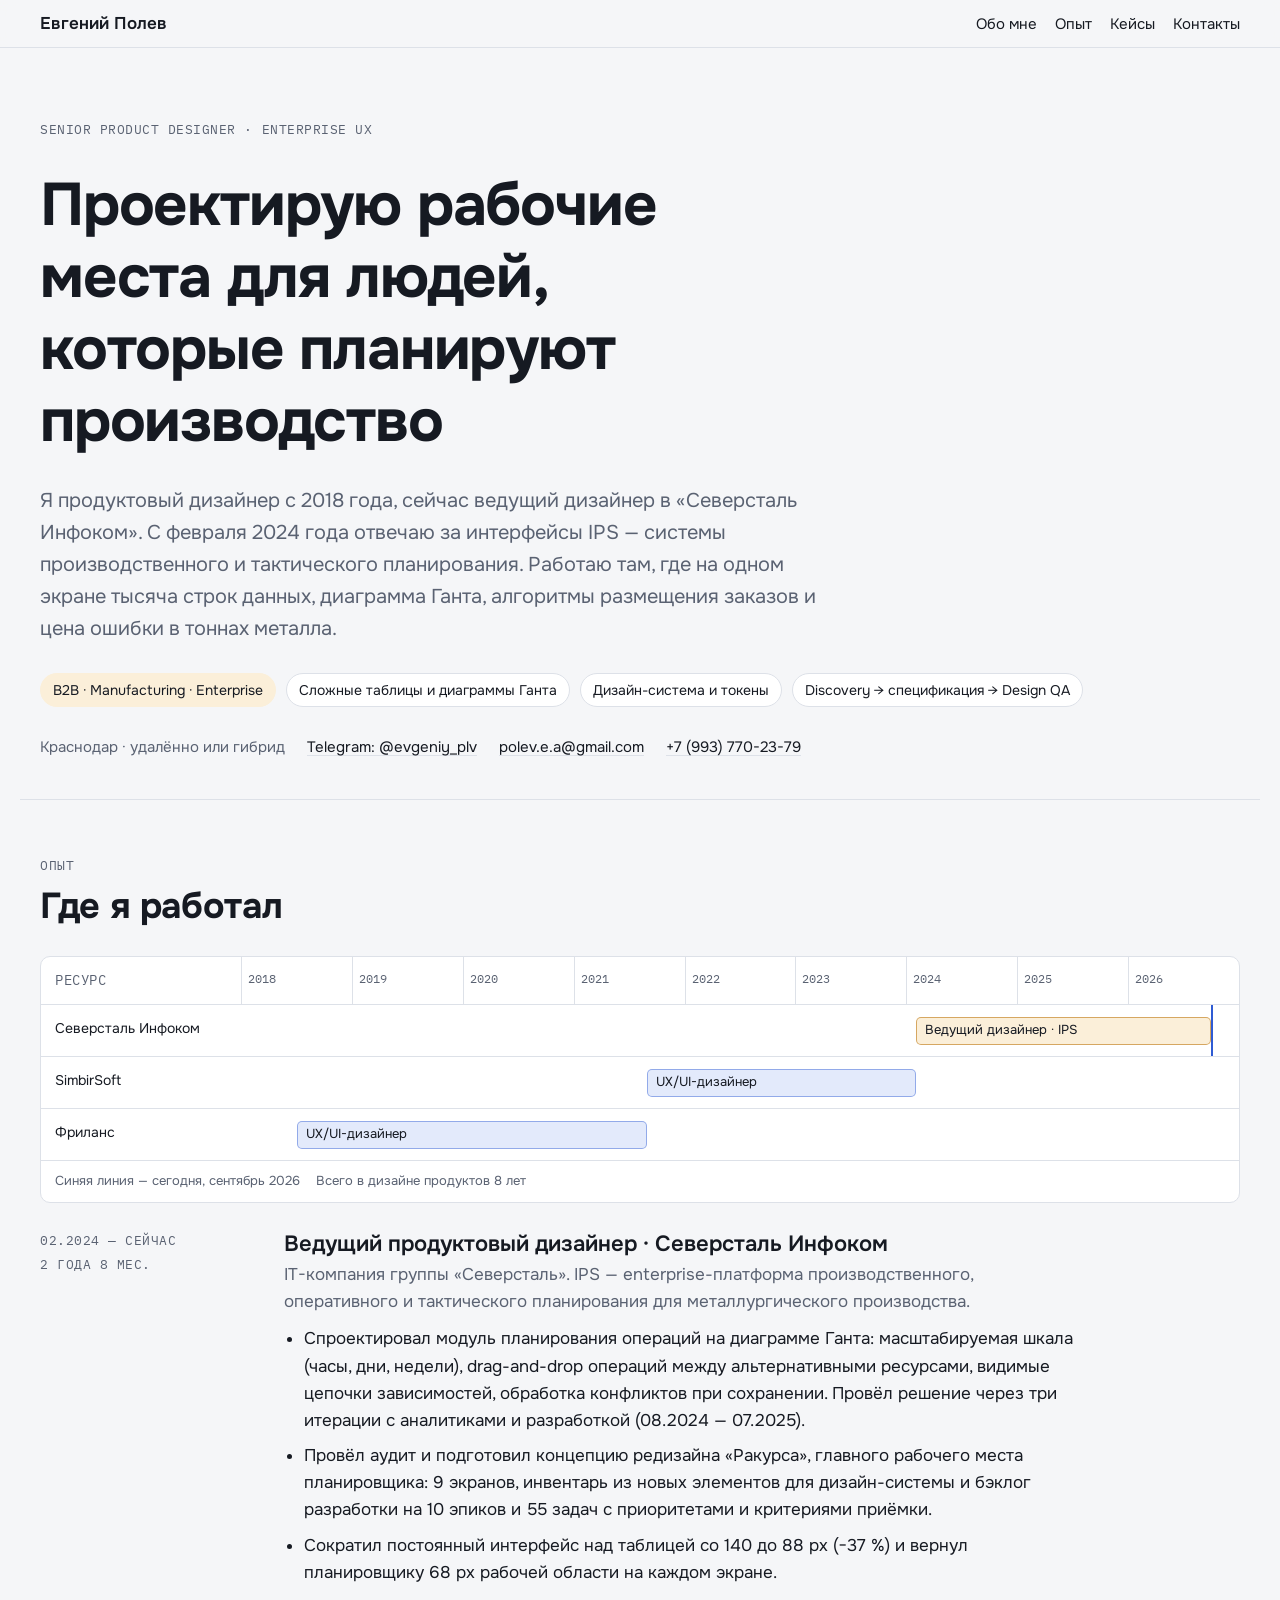
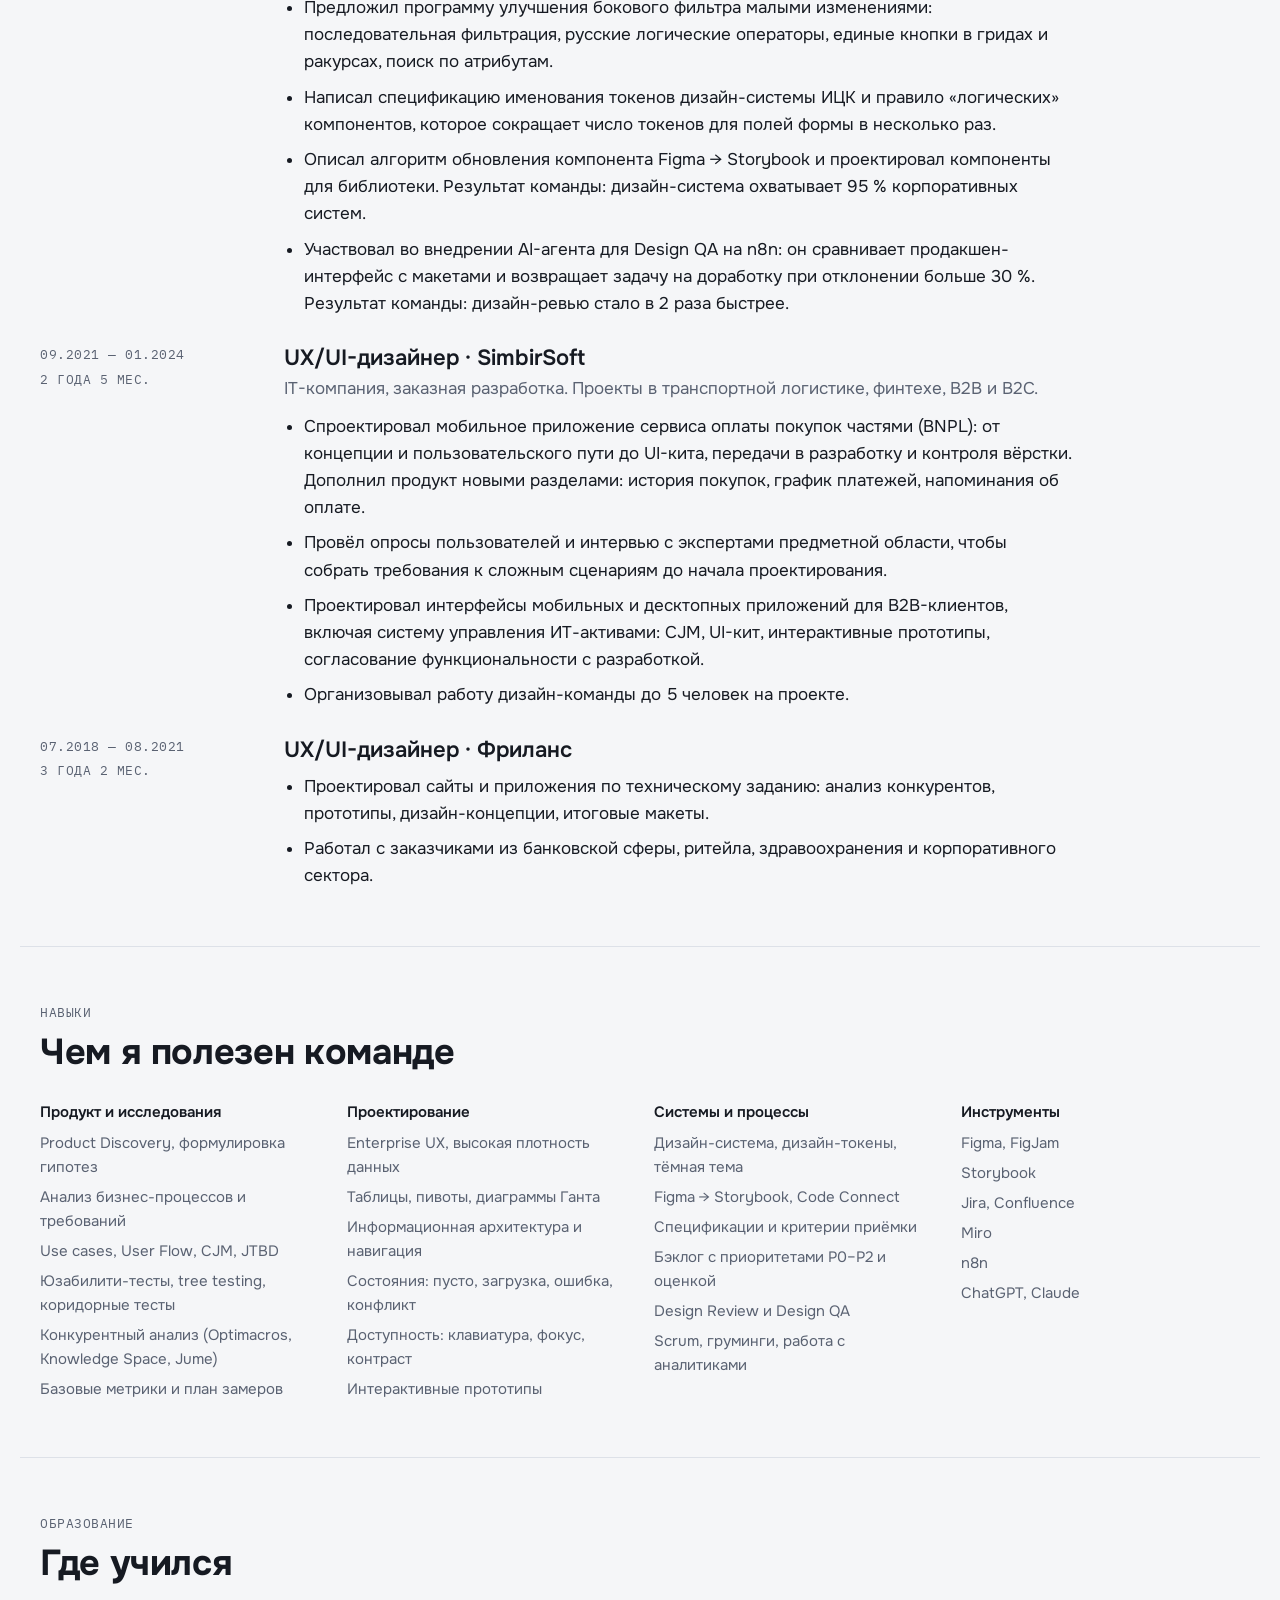
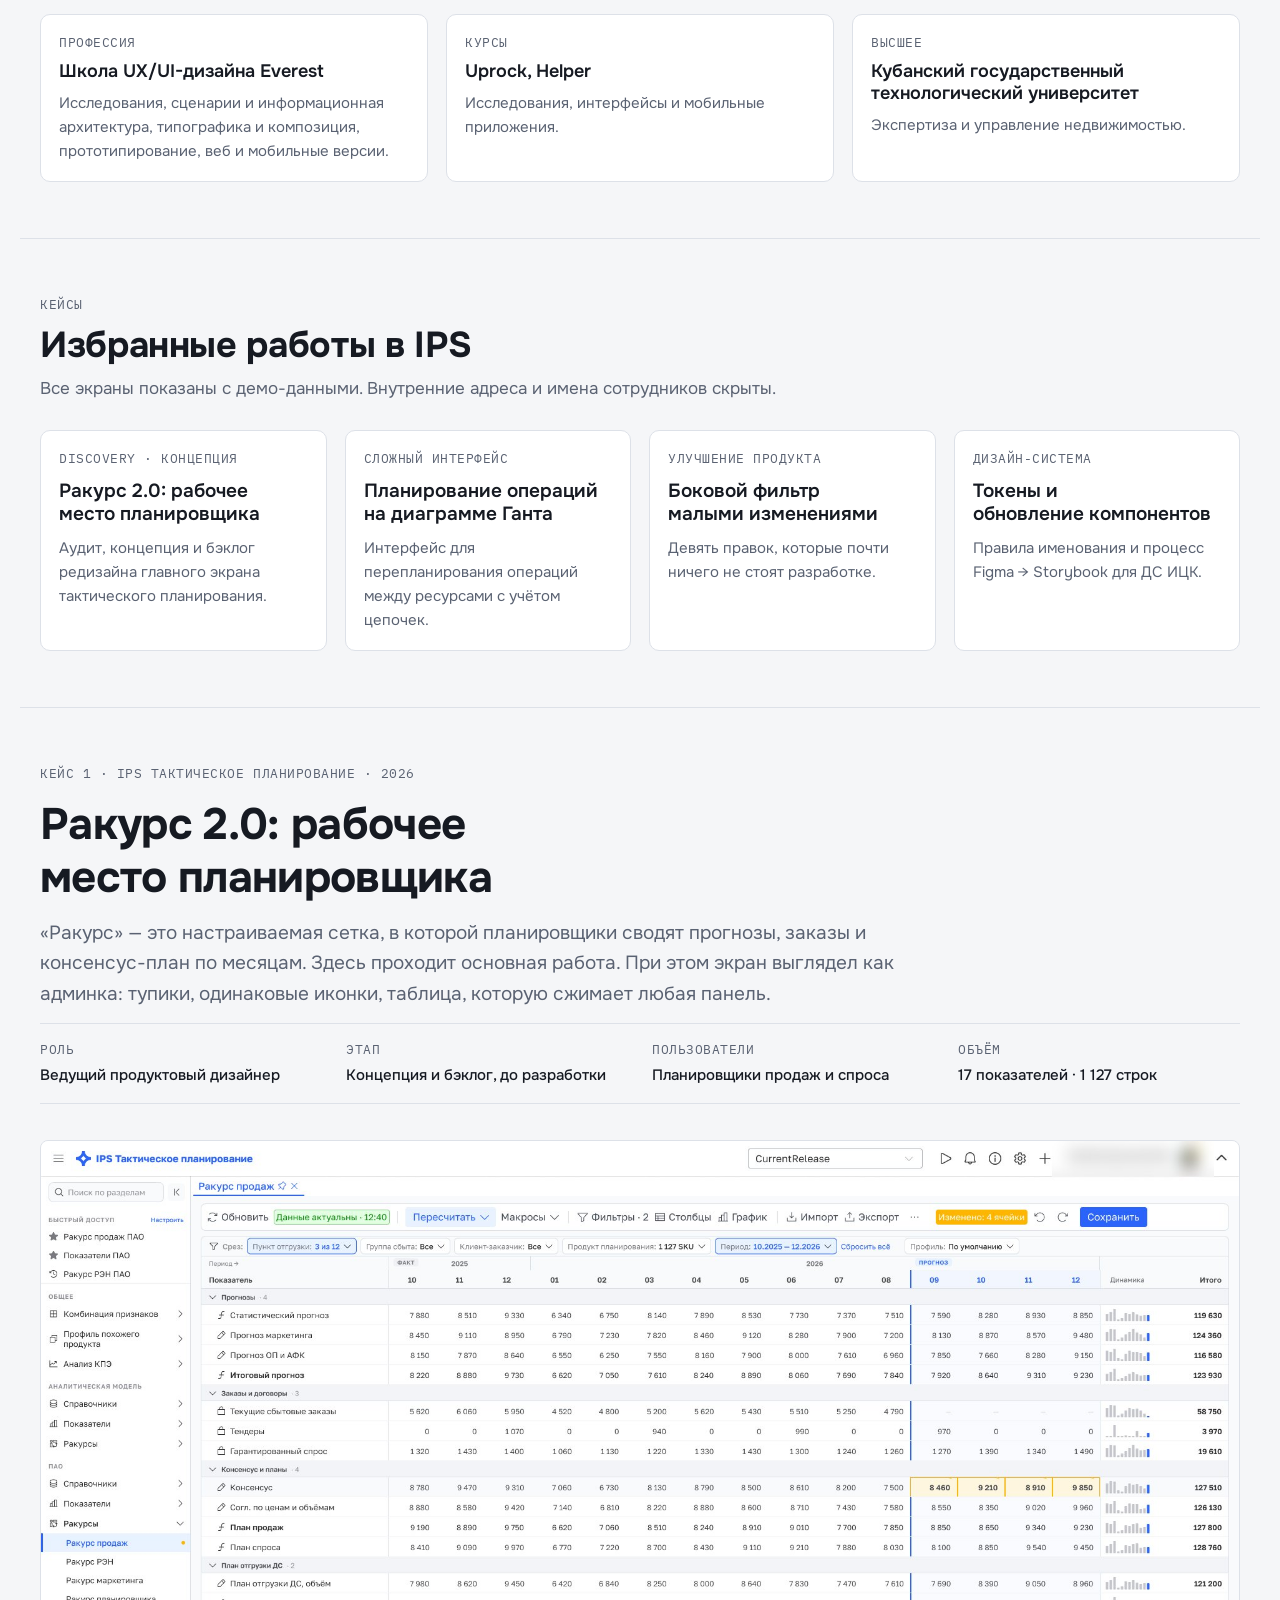
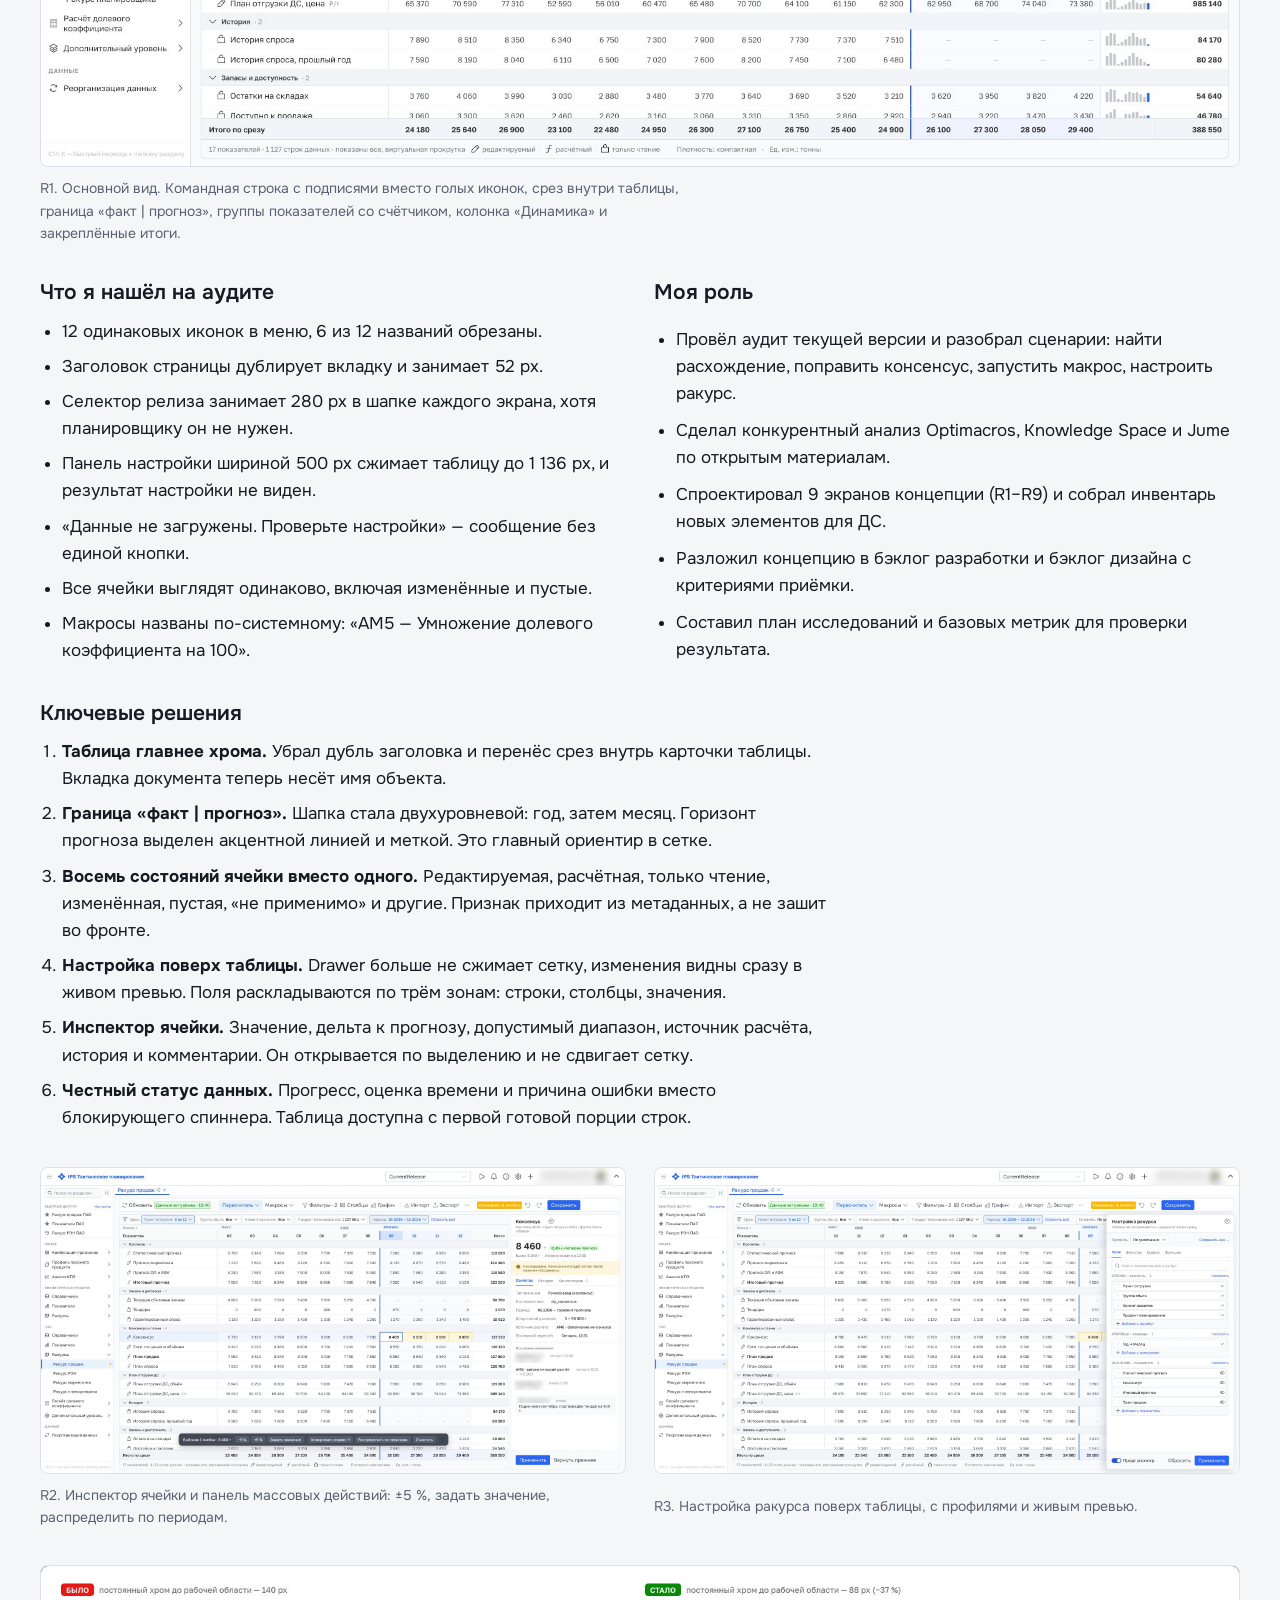
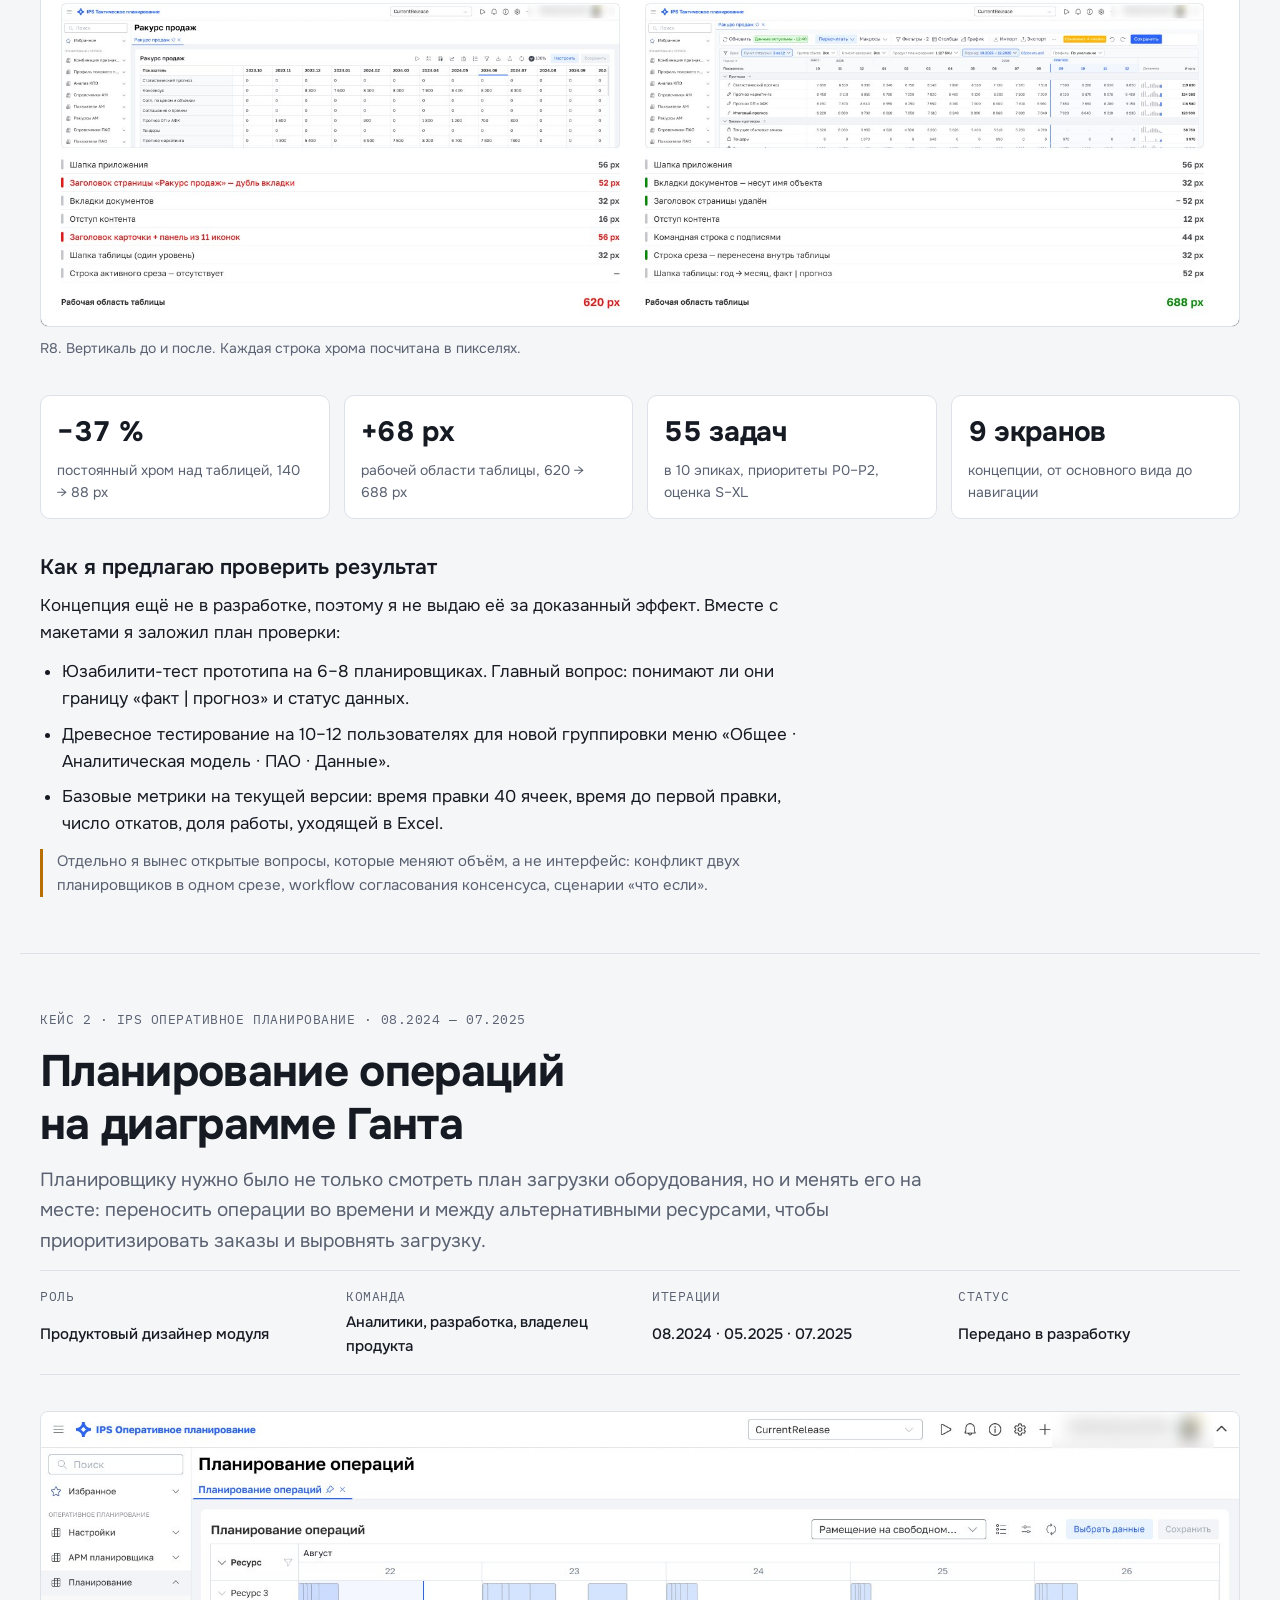
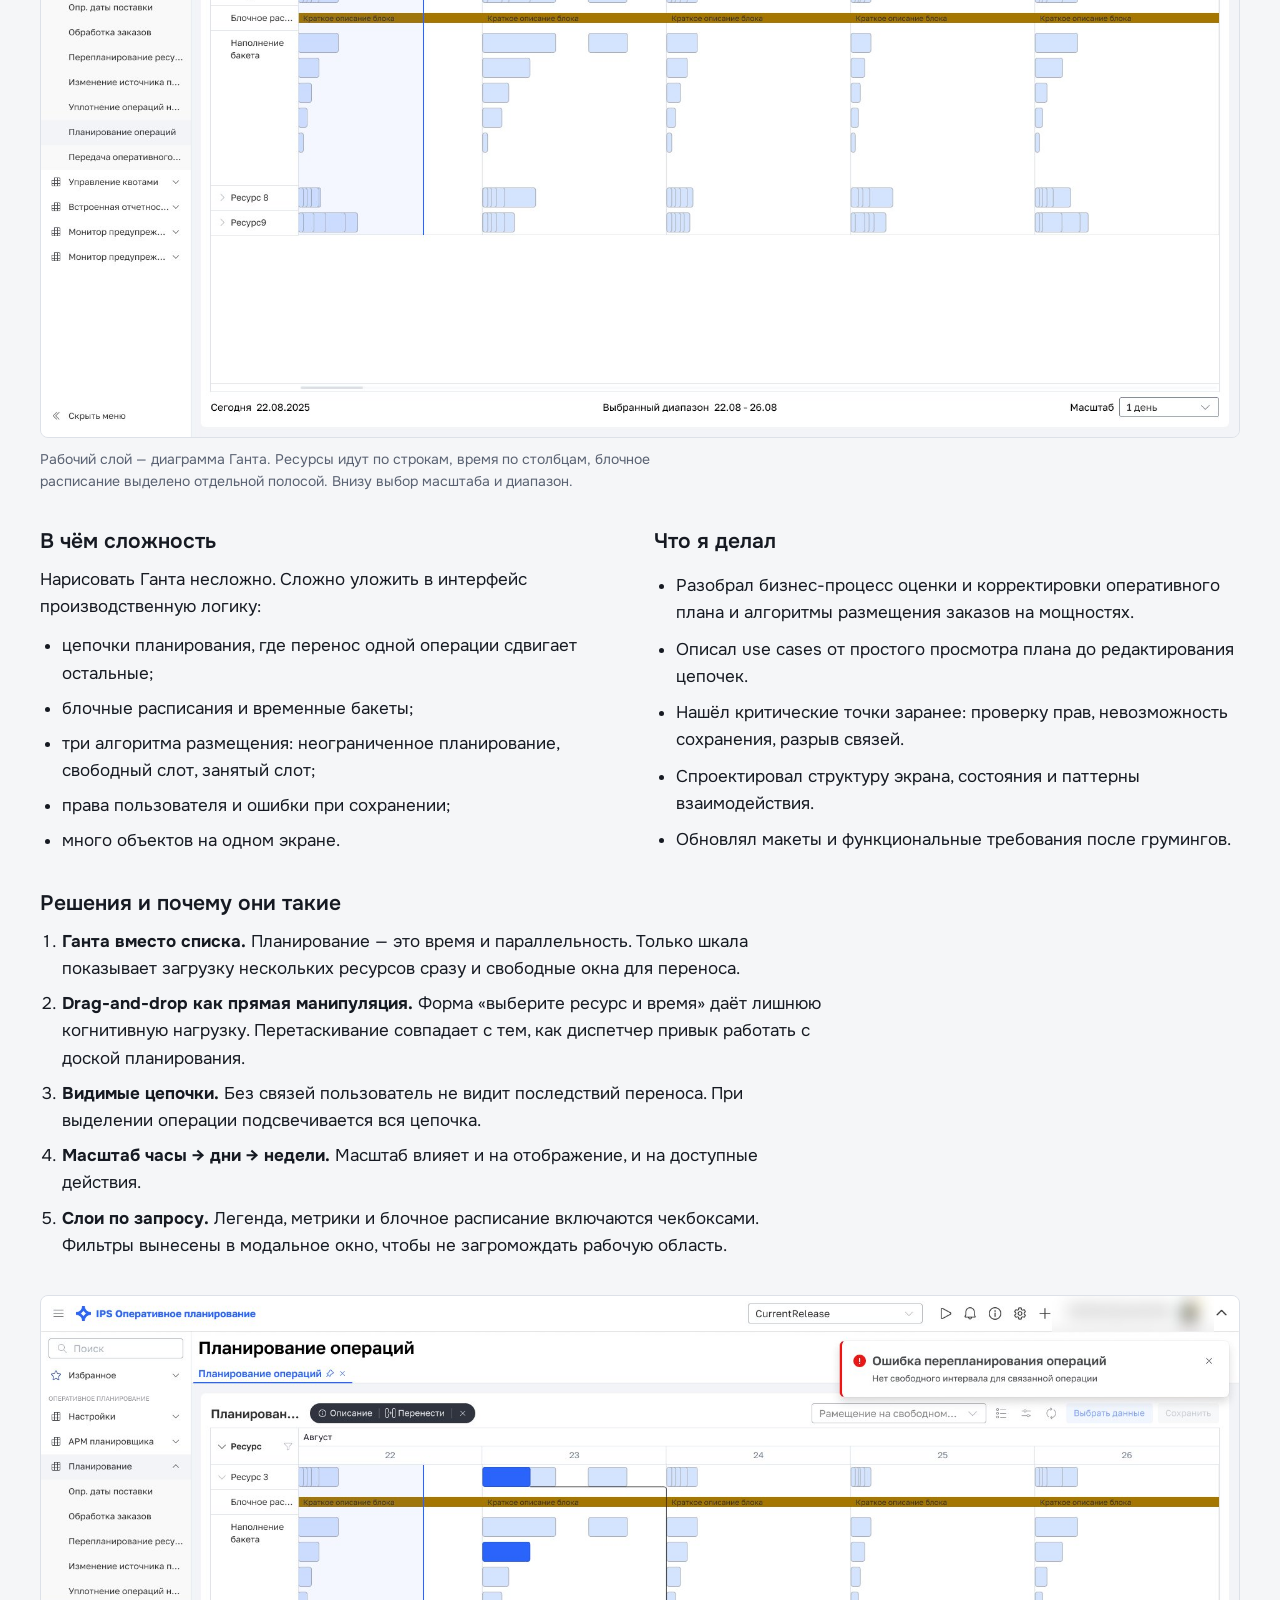
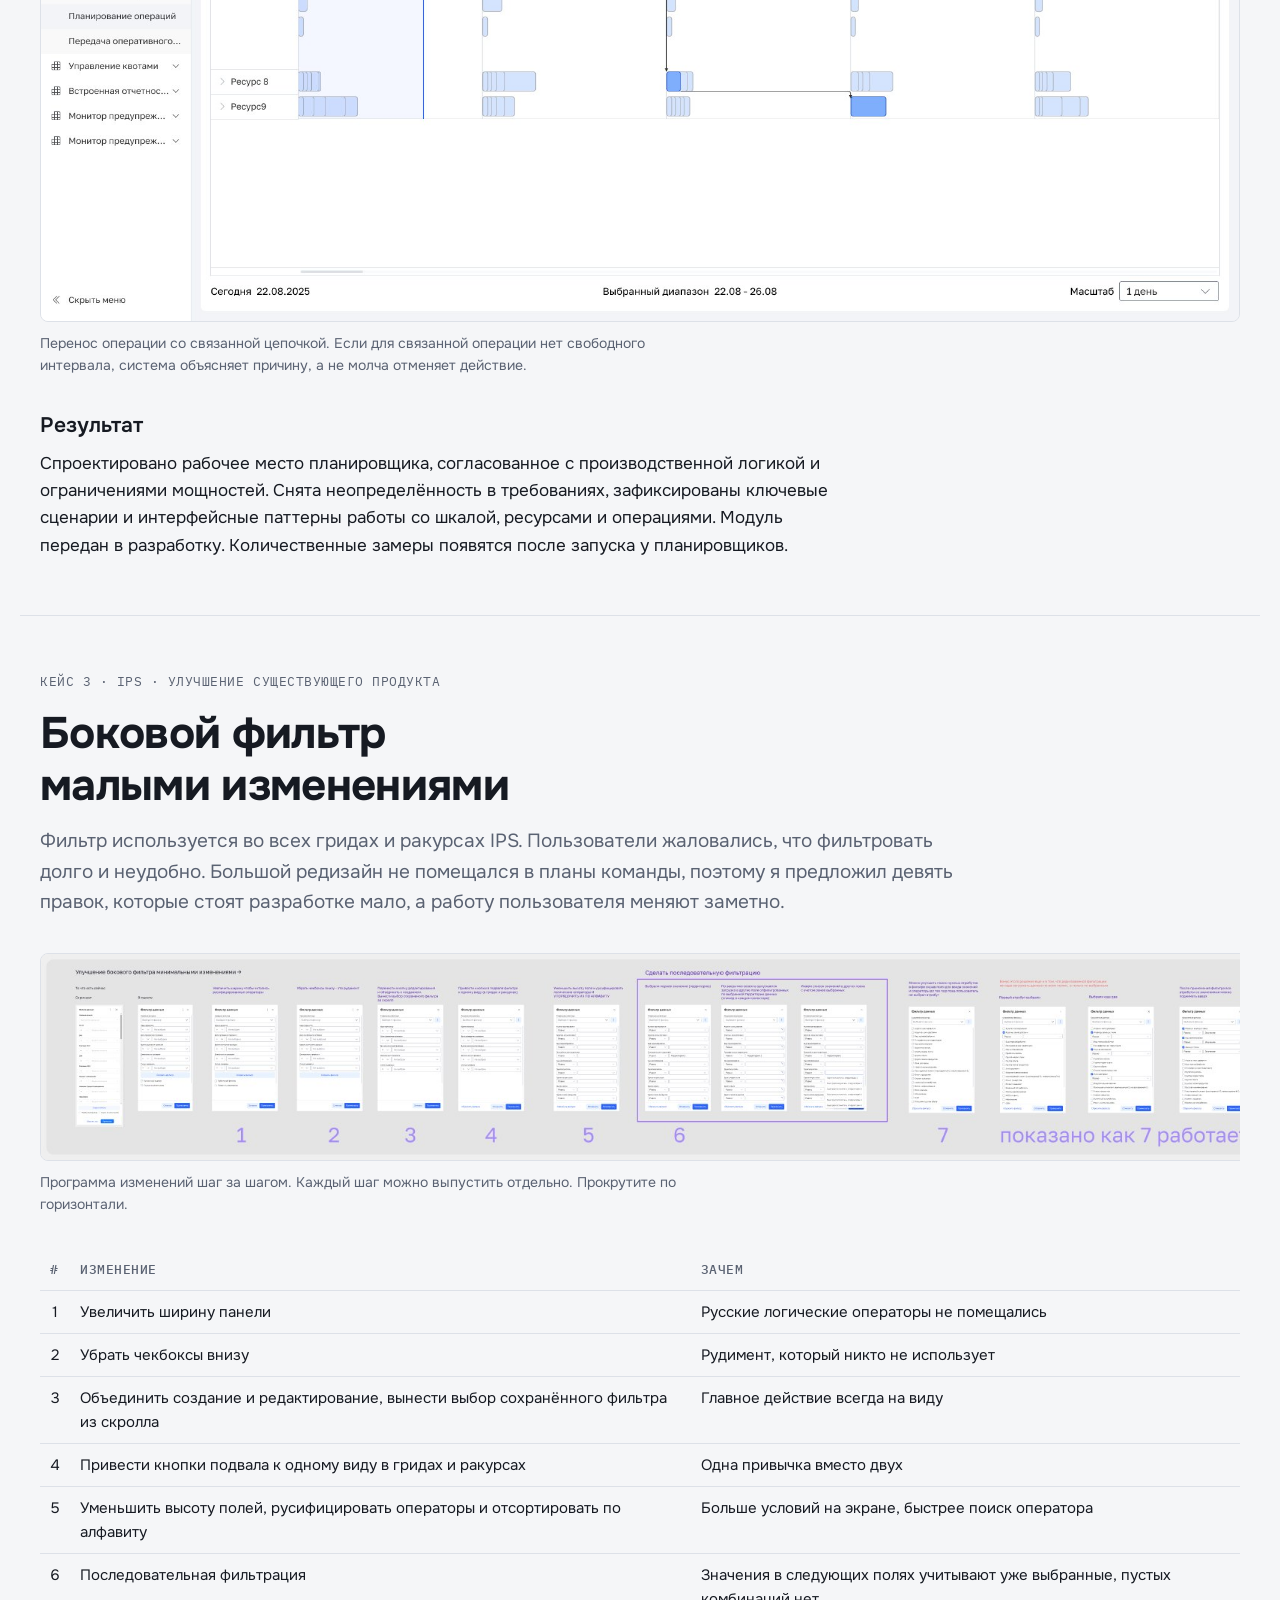
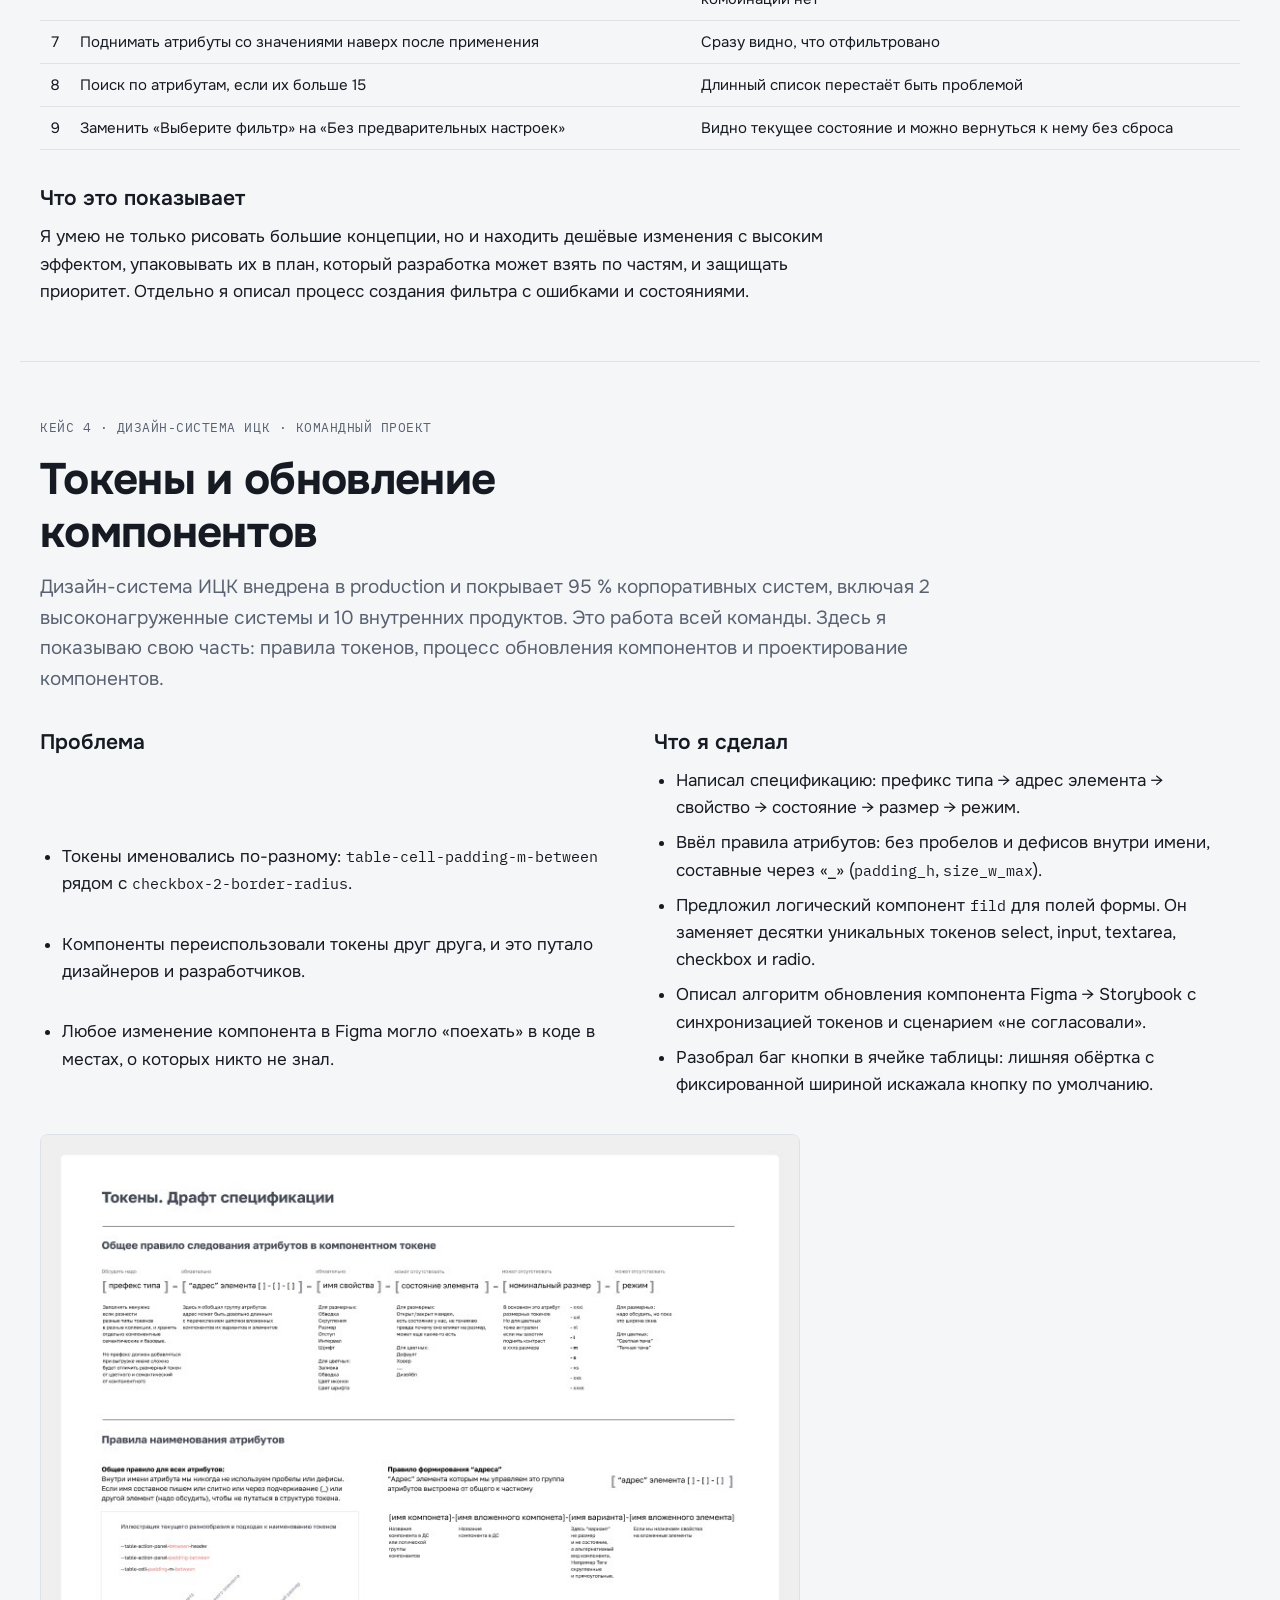
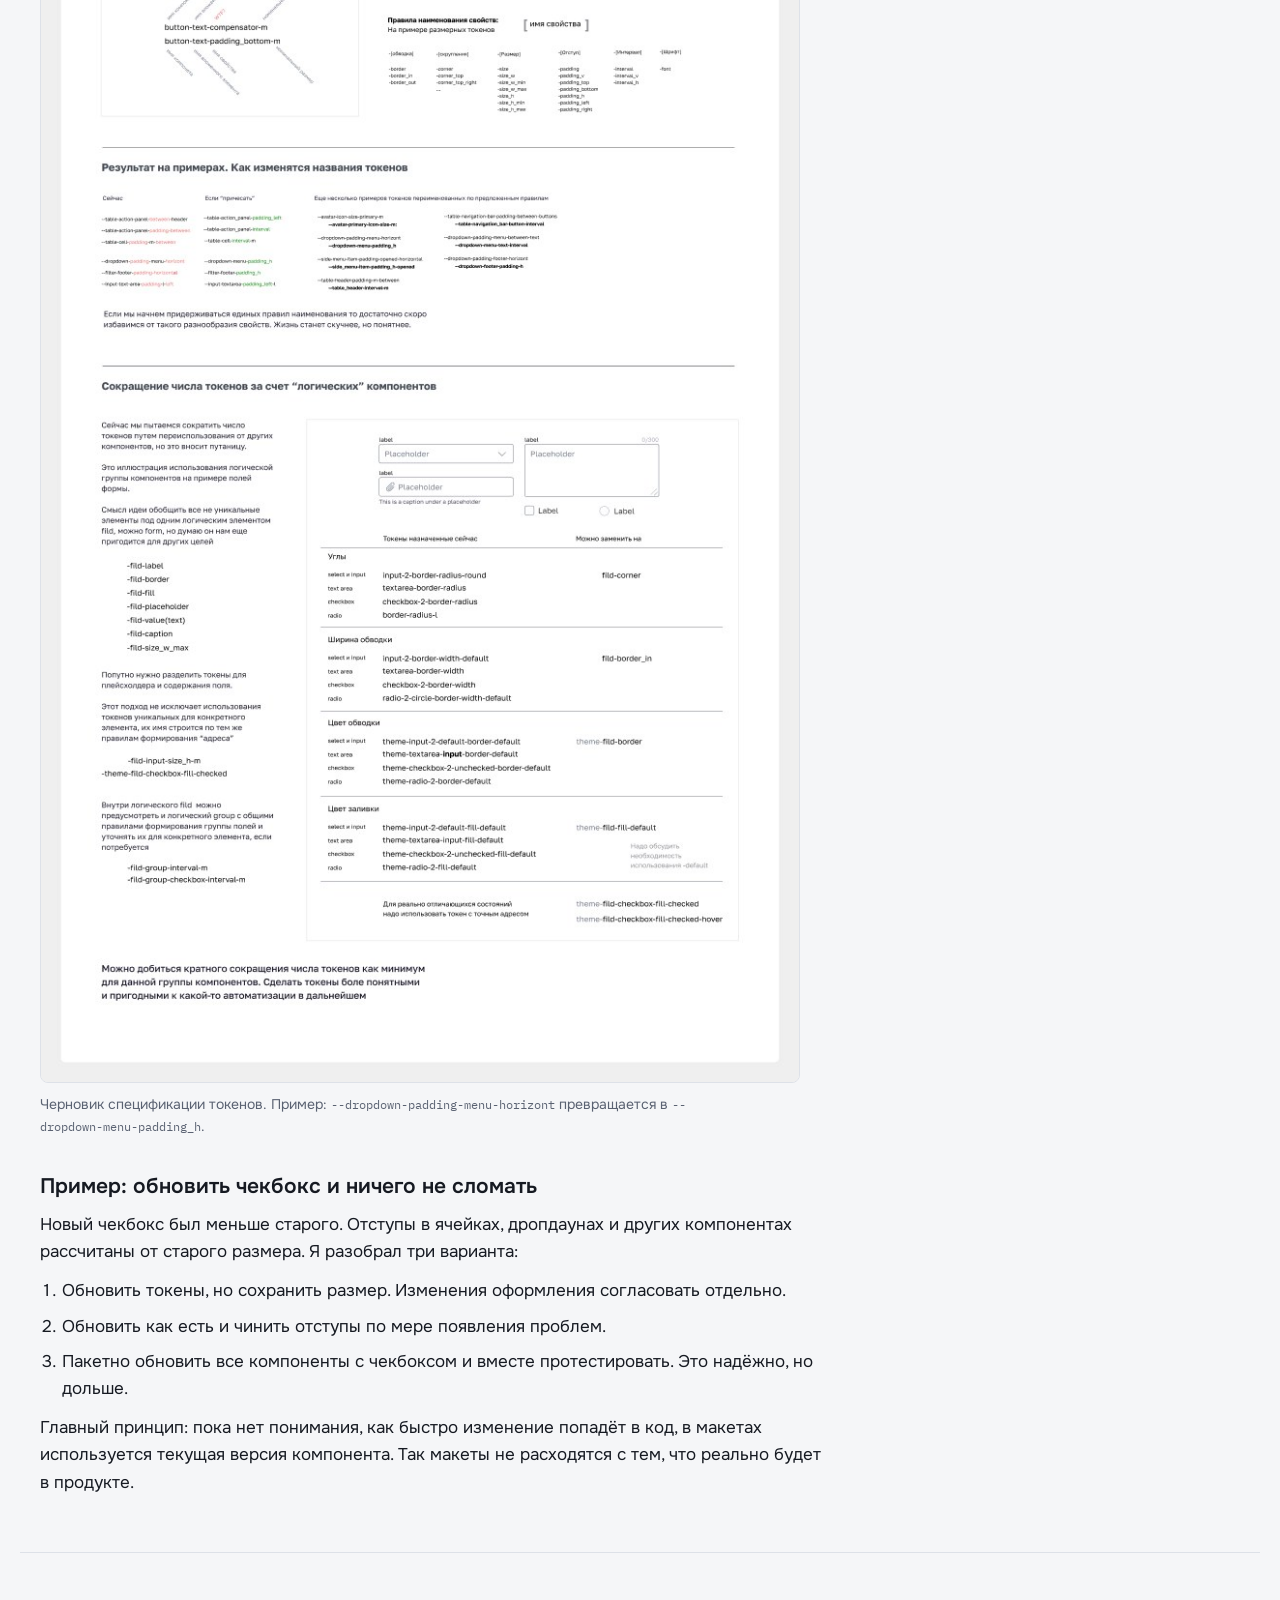
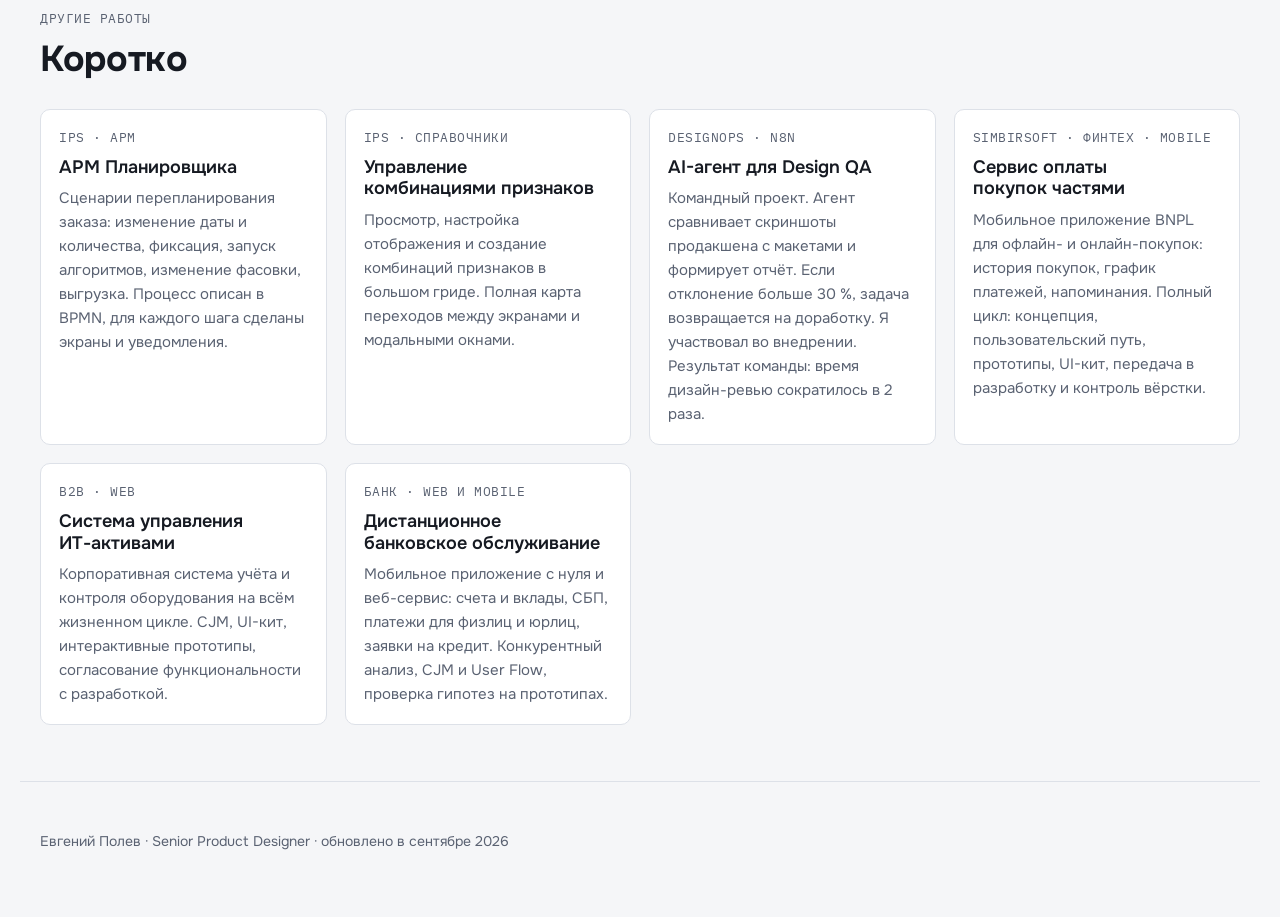
==== commit d4f9e051: "Fill in real contacts, experience and education from the old Notion resume - Replace all placeholder" ====
--- a/index.html
+++ b/index.html
@@ -3,8 +3,8 @@
 <head>
 <meta charset="utf-8">
 <meta name="viewport" content="width=device-width, initial-scale=1, viewport-fit=cover">
-<title>Портфолио продуктового дизайнера</title>
-<meta name="description" content="Senior Product Designer. Enterprise UX для промышленного планирования: IPS, дизайн-система, сложные таблицы и диаграммы Ганта.">
+<title>Евгений Полев — продуктовый дизайнер</title>
+<meta name="description" content="Евгений Полев, Senior Product Designer. Enterprise UX для промышленного планирования: IPS, дизайн-система, сложные таблицы и диаграммы Ганта.">
 <link rel="stylesheet" href="assets/fonts/fonts.css">
 <link rel="preconnect" href="https://fonts.googleapis.com">
 <link rel="preconnect" href="https://fonts.gstatic.com" crossorigin>
@@ -60,6 +60,8 @@
 .chip.amber{background:var(--accent-soft);border-color:transparent;color:var(--fg)}
 .contacts{display:flex;flex-wrap:wrap;gap:8px 22px;font-size:15px;color:var(--muted)}
 .contacts span{user-select:all}
+.contacts a{color:var(--fg);text-decoration:underline;text-decoration-color:var(--line);text-underline-offset:3px}
+.contacts a:hover{color:var(--plan)}
 
 section{padding-block:56px;border-top:1px solid var(--line)}
 section > .wrap{display:grid;gap:28px}
@@ -69,7 +71,7 @@
 
 /* timeline — опыт как строки ресурса на диаграмме Ганта */
 .gantt{background:var(--surface);border:1px solid var(--line);border-radius:10px;overflow-x:auto}
-.gantt-inner{min-width:640px;display:grid;grid-template-columns:200px 1fr}
+.gantt-inner{min-width:720px;display:grid;grid-template-columns:200px 1fr}
 .g-axis{display:contents}
 .g-axis .lbl,.g-row .lbl{padding:12px 14px;border-bottom:1px solid var(--line);font-size:14px}
 .g-scale{position:relative;border-bottom:1px solid var(--line);display:grid;grid-template-columns:repeat(var(--years),1fr)}
@@ -86,7 +88,6 @@
 .job .meta{display:grid;gap:4px;align-content:start}
 .job h3{font-size:22px;font-weight:600}
 .job ul{margin:10px 0 0;padding-left:20px;display:grid;gap:8px}
-.todo{border:1px dashed var(--accent);background:var(--accent-soft);border-radius:8px;padding:14px 16px;font-size:15px}
 
 /* skills */
 .skills{display:grid;grid-template-columns:repeat(auto-fit,minmax(240px,1fr));gap:28px}
@@ -147,7 +148,7 @@
 
 <header class="bar">
   <div class="wrap">
-    <b>Имя Фамилия</b>
+    <b>Евгений Полев</b>
     <nav aria-label="Разделы">
       <a href="#about">Обо мне</a>
       <a href="#experience">Опыт</a>
@@ -161,7 +162,7 @@
 <div class="wrap hero" id="about">
   <p class="mono">Senior Product Designer · Enterprise UX</p>
   <h1>Проектирую рабочие места для людей, которые планируют производство</h1>
-  <p class="lead">Я ведущий продуктовый дизайнер в «Северсталь Инфоком». С февраля 2024 года отвечаю за интерфейсы IPS — системы производственного и тактического планирования. Работаю там, где на одном экране тысяча строк данных, диаграмма Ганта, алгоритмы размещения заказов и цена ошибки в тоннах металла.</p>
+  <p class="lead">Я продуктовый дизайнер с 2018 года, сейчас ведущий дизайнер в «Северсталь Инфоком». С февраля 2024 года отвечаю за интерфейсы IPS — системы производственного и тактического планирования. Работаю там, где на одном экране тысяча строк данных, диаграмма Ганта, алгоритмы размещения заказов и цена ошибки в тоннах металла.</p>
   <div class="facts">
     <span class="chip amber">B2B · Manufacturing · Enterprise</span>
     <span class="chip">Сложные таблицы и диаграммы Ганта</span>
@@ -169,10 +170,10 @@
     <span class="chip">Discovery → спецификация → Design QA</span>
   </div>
   <div class="contacts" id="contacts">
-    <span>Город · формат работы</span>
-    <span>Telegram: @username</span>
-    <span>email@example.com</span>
-    <span>+7 (000) 000-00-00</span>
+    <span>Краснодар · удалённо или гибрид</span>
+    <a href="https://t.me/evgeniy_plv">Telegram: @evgeniy_plv</a>
+    <a href="mailto:polev.e.a@gmail.com">polev.e.a@gmail.com</a>
+    <a href="tel:+79937702379">+7 (993) 770-23-79</a>
   </div>
 </div>
 
@@ -184,14 +185,16 @@
     </div>
 
     <div class="gantt" role="img" aria-label="Шкала опыта работы по годам">
-      <div class="gantt-inner" style="--years:4">
-        <div class="g-axis"><div class="lbl mono">Ресурс</div><div class="g-scale"><span>2023</span><span>2024</span><span>2025</span><span>2026</span></div></div>
+      <div class="gantt-inner" style="--years:9">
+        <div class="g-axis"><div class="lbl mono">Ресурс</div><div class="g-scale"><span>2018</span><span>2019</span><span>2020</span><span>2021</span><span>2022</span><span>2023</span><span>2024</span><span>2025</span><span>2026</span></div></div>
         <div class="g-row"><div class="lbl">Северсталь Инфоком</div>
-          <div class="g-track"><div class="g-bar now" style="left:27.1%;right:6.3%">IPS · ведущий продуктовый дизайнер</div><div class="g-today" style="left:93.7%"></div></div></div>
-        <div class="g-row"><div class="lbl">Предыдущее место</div>
-          <div class="g-track"><div class="g-bar" style="left:0;right:73.4%">уточняется</div></div></div>
-      </div>
-      <div class="g-legend"><span>Синяя линия — сегодня, сентябрь 2026</span><span>Полосы до 2024 года дополню из прошлого резюме</span></div>
+          <div class="g-track"><div class="g-bar now" style="left:67.6%;right:2.8%" title="02.2024 — сейчас">Ведущий дизайнер · IPS</div><div class="g-today" style="left:97.2%"></div></div></div>
+        <div class="g-row"><div class="lbl">SimbirSoft</div>
+          <div class="g-track"><div class="g-bar" style="left:40.7%;right:32.4%" title="09.2021 — 01.2024">UX/UI-дизайнер</div></div></div>
+        <div class="g-row"><div class="lbl">Фриланс</div>
+          <div class="g-track"><div class="g-bar" style="left:5.6%;right:59.3%" title="07.2018 — 08.2021">UX/UI-дизайнер</div></div></div>
+      </div>
+      <div class="g-legend"><span>Синяя линия — сегодня, сентябрь 2026</span><span>Всего в дизайне продуктов 8 лет</span></div>
     </div>
 
     <article class="job">
@@ -208,19 +211,40 @@
           <li>Сократил постоянный интерфейс над таблицей со 140 до 88&nbsp;px (−37&nbsp;%) и вернул планировщику 68&nbsp;px рабочей области на каждом экране.</li>
           <li>Предложил программу улучшения бокового фильтра малыми изменениями: последовательная фильтрация, русские логические операторы, единые кнопки в гридах и ракурсах, поиск по атрибутам.</li>
           <li>Написал спецификацию именования токенов дизайн-системы ИЦК и правило «логических» компонентов, которое сокращает число токенов для полей формы в несколько раз.</li>
-          <li>Описал алгоритм обновления компонента Figma → Storybook и проектировал компоненты для библиотеки. Дизайн-система охватывает 95&nbsp;% корпоративных систем.</li>
-          <li>Участвовал во внедрении AI-агента для Design QA на n8n: он сравнивает продакшен-интерфейс с макетами и возвращает задачу на доработку при отклонении больше 30&nbsp;%.</li>
+          <li>Описал алгоритм обновления компонента Figma → Storybook и проектировал компоненты для библиотеки. Результат команды: дизайн-система охватывает 95&nbsp;% корпоративных систем.</li>
+          <li>Участвовал во внедрении AI-агента для Design QA на n8n: он сравнивает продакшен-интерфейс с макетами и возвращает задачу на доработку при отклонении больше 30&nbsp;%. Результат команды: дизайн-ревью стало в 2 раза быстрее.</li>
         </ul>
       </div>
     </article>
 
     <article class="job">
       <div class="meta">
-        <span class="mono tnum">ММ.ГГГГ — 01.2024</span>
+        <span class="mono tnum">09.2021 — 01.2024</span>
+        <span class="mono">2 года 5 мес.</span>
       </div>
       <div>
-        <h3>Должность · Компания</h3>
-        <div class="todo prose" style="margin-top:10px">Этот блок я заполню из прошлого резюме в Notion. Страница пока недоступна из рабочей среды.</div>
+        <h3>UX/UI-дизайнер · SimbirSoft</h3>
+        <p class="prose" style="color:var(--muted);margin-top:4px">IT-компания, заказная разработка. Проекты в транспортной логистике, финтехе, B2B и B2C.</p>
+        <ul class="prose">
+          <li>Спроектировал мобильное приложение сервиса оплаты покупок частями (BNPL): от концепции и пользовательского пути до UI-кита, передачи в разработку и контроля вёрстки. Дополнил продукт новыми разделами: история покупок, график платежей, напоминания об оплате.</li>
+          <li>Провёл опросы пользователей и интервью с экспертами предметной области, чтобы собрать требования к сложным сценариям до начала проектирования.</li>
+          <li>Проектировал интерфейсы мобильных и десктопных приложений для B2B-клиентов, включая систему управления ИТ-активами: CJM, UI-кит, интерактивные прототипы, согласование функциональности с разработкой.</li>
+          <li>Организовывал работу дизайн-команды до 5 человек на проекте.</li>
+        </ul>
+      </div>
+    </article>
+
+    <article class="job">
+      <div class="meta">
+        <span class="mono tnum">07.2018 — 08.2021</span>
+        <span class="mono">3 года 2 мес.</span>
+      </div>
+      <div>
+        <h3>UX/UI-дизайнер · Фриланс</h3>
+        <ul class="prose">
+          <li>Проектировал сайты и приложения по техническому заданию: анализ конкурентов, прототипы, дизайн-концепции, итоговые макеты.</li>
+          <li>Работал с заказчиками из банковской сферы, ритейла, здравоохранения и корпоративного сектора.</li>
+        </ul>
       </div>
     </article>
   </div>
@@ -241,6 +265,20 @@
         <li>Дизайн-система, дизайн-токены, тёмная тема</li><li>Figma → Storybook, Code Connect</li><li>Спецификации и критерии приёмки</li><li>Бэклог с приоритетами P0–P2 и оценкой</li><li>Design Review и Design QA</li><li>Scrum, груминги, работа с аналитиками</li></ul></div>
       <div><h3>Инструменты</h3><ul>
         <li>Figma, FigJam</li><li>Storybook</li><li>Jira, Confluence</li><li>Miro</li><li>n8n</li><li>ChatGPT, Claude</li></ul></div>
+    </div>
+  </div>
+</section>
+
+<section id="education">
+  <div class="wrap">
+    <div class="sec-head">
+      <p class="mono">Образование</p>
+      <h2>Где учился</h2>
+    </div>
+    <div class="others">
+      <div class="other"><span class="mono">Профессия</span><h3>Школа UX/UI-дизайна Everest</h3><p>Исследования, сценарии и информационная архитектура, типографика и композиция, прототипирование, веб и мобильные версии.</p></div>
+      <div class="other"><span class="mono">Курсы</span><h3>Uprock, Helper</h3><p>Исследования, интерфейсы и мобильные приложения.</p></div>
+      <div class="other"><span class="mono">Высшее</span><h3>Кубанский государственный технологический университет</h3><p>Экспертиза и управление недвижимостью.</p></div>
     </div>
   </div>
 </section>
@@ -510,14 +548,17 @@
     <div class="others">
       <div class="other"><span class="mono">IPS · АРМ</span><h3>АРМ Планировщика</h3><p>Сценарии перепланирования заказа: изменение даты и количества, фиксация, запуск алгоритмов, изменение фасовки, выгрузка. Процесс описан в BPMN, для каждого шага сделаны экраны и уведомления.</p></div>
       <div class="other"><span class="mono">IPS · справочники</span><h3>Управление комбинациями признаков</h3><p>Просмотр, настройка отображения и создание комбинаций признаков в большом гриде. Полная карта переходов между экранами и модальными окнами.</p></div>
-      <div class="other"><span class="mono">DesignOps · n8n</span><h3>AI-агент для Design QA</h3><p>Командный проект. Агент сравнивает скриншоты продакшена с макетами и формирует отчёт. Если отклонение больше 30&nbsp;%, задача возвращается на доработку. Время дизайн-ревью сократилось в 2 раза.</p></div>
+      <div class="other"><span class="mono">DesignOps · n8n</span><h3>AI-агент для Design QA</h3><p>Командный проект. Агент сравнивает скриншоты продакшена с макетами и формирует отчёт. Если отклонение больше 30&nbsp;%, задача возвращается на доработку. Я участвовал во внедрении. Результат команды: время дизайн-ревью сократилось в 2 раза.</p></div>
+      <div class="other"><span class="mono">SimbirSoft · финтех · mobile</span><h3>Сервис оплаты покупок частями</h3><p>Мобильное приложение BNPL для офлайн- и онлайн-покупок: история покупок, график платежей, напоминания. Полный цикл: концепция, пользовательский путь, прототипы, UI-кит, передача в разработку и контроль вёрстки.</p></div>
+      <div class="other"><span class="mono">B2B · web</span><h3>Система управления ИТ-активами</h3><p>Корпоративная система учёта и контроля оборудования на всём жизненном цикле. CJM, UI-кит, интерактивные прототипы, согласование функциональности с разработкой.</p></div>
+      <div class="other"><span class="mono">Банк · web и mobile</span><h3>Дистанционное банковское обслуживание</h3><p>Мобильное приложение с нуля и веб-сервис: счета и вклады, СБП, платежи для физлиц и юрлиц, заявки на кредит. Конкурентный анализ, CJM и User Flow, проверка гипотез на прототипах.</p></div>
     </div>
   </div>
 </section>
 </main>
 
 <footer>
-  <div class="wrap">Имя Фамилия · Senior Product Designer · обновлено в сентябре 2026</div>
+  <div class="wrap">Евгений Полев · Senior Product Designer · обновлено в сентябре 2026</div>
 </footer>
 </body>
 </html>
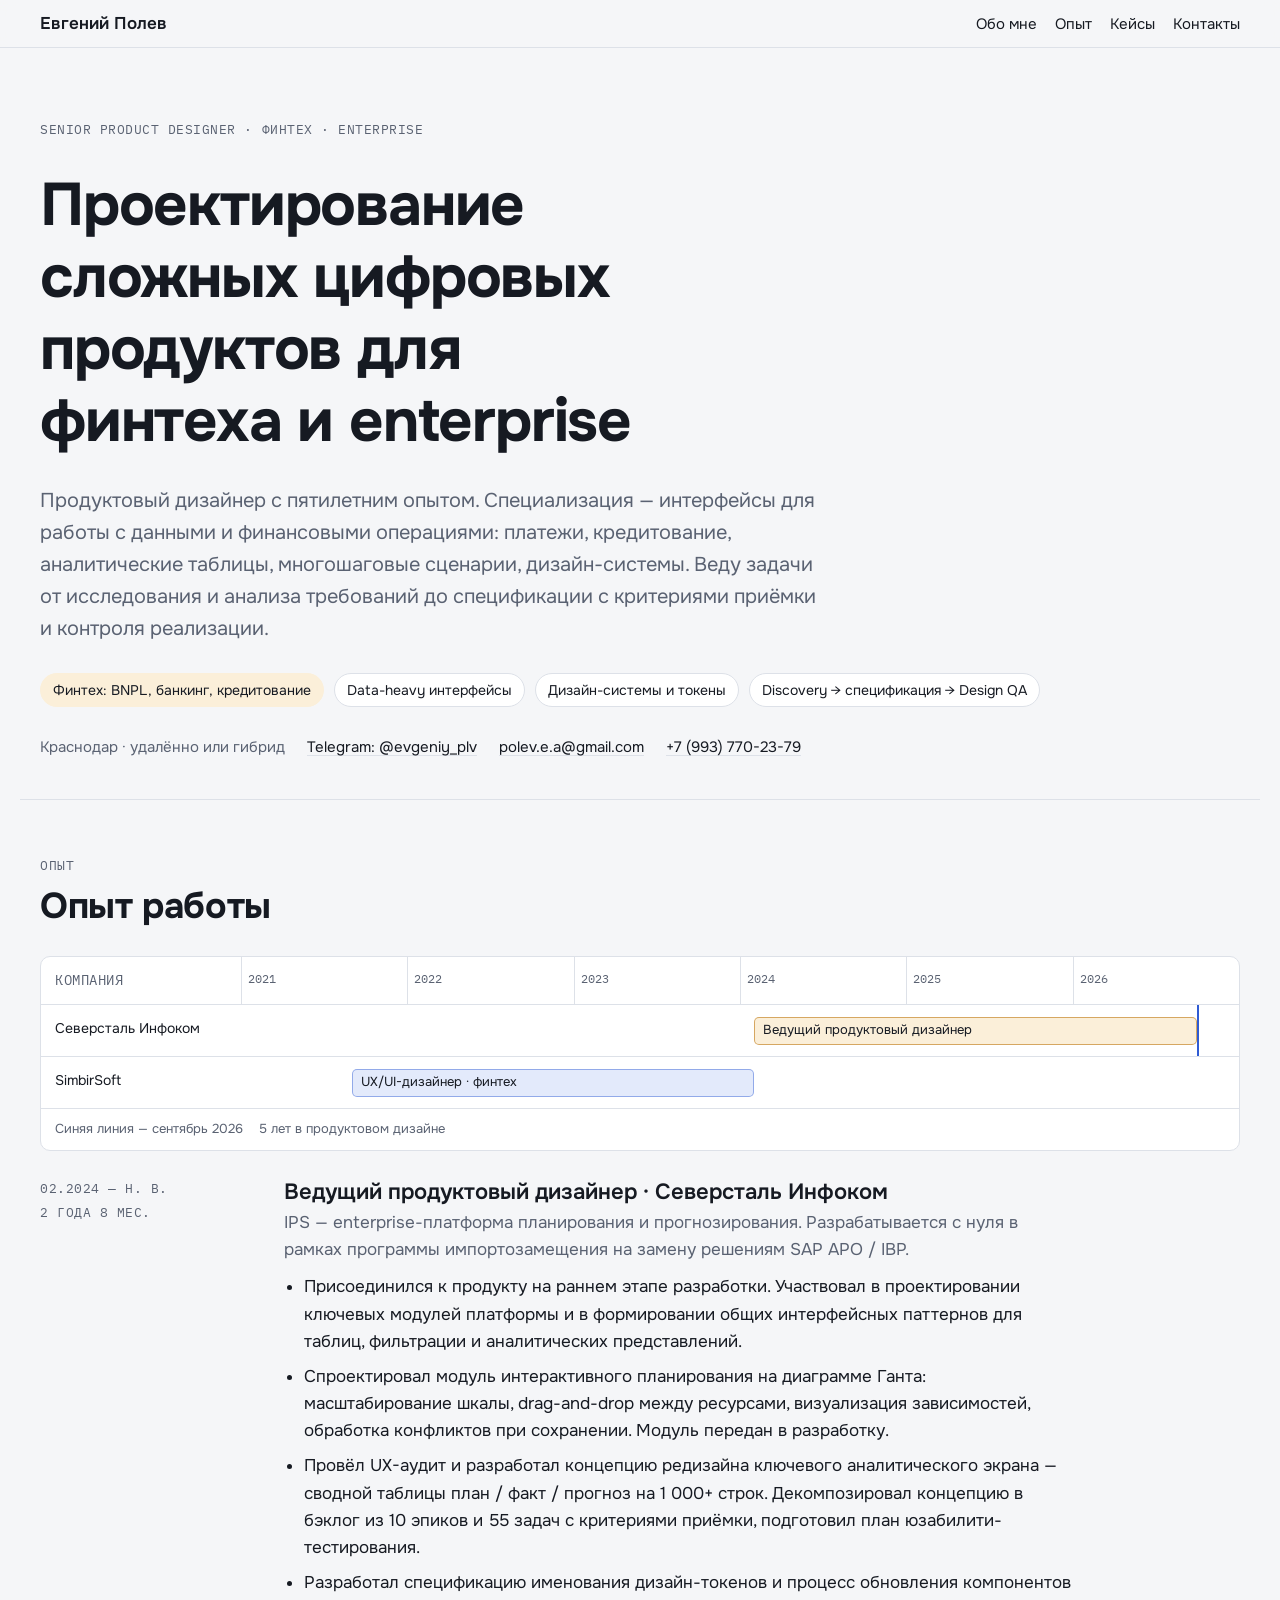
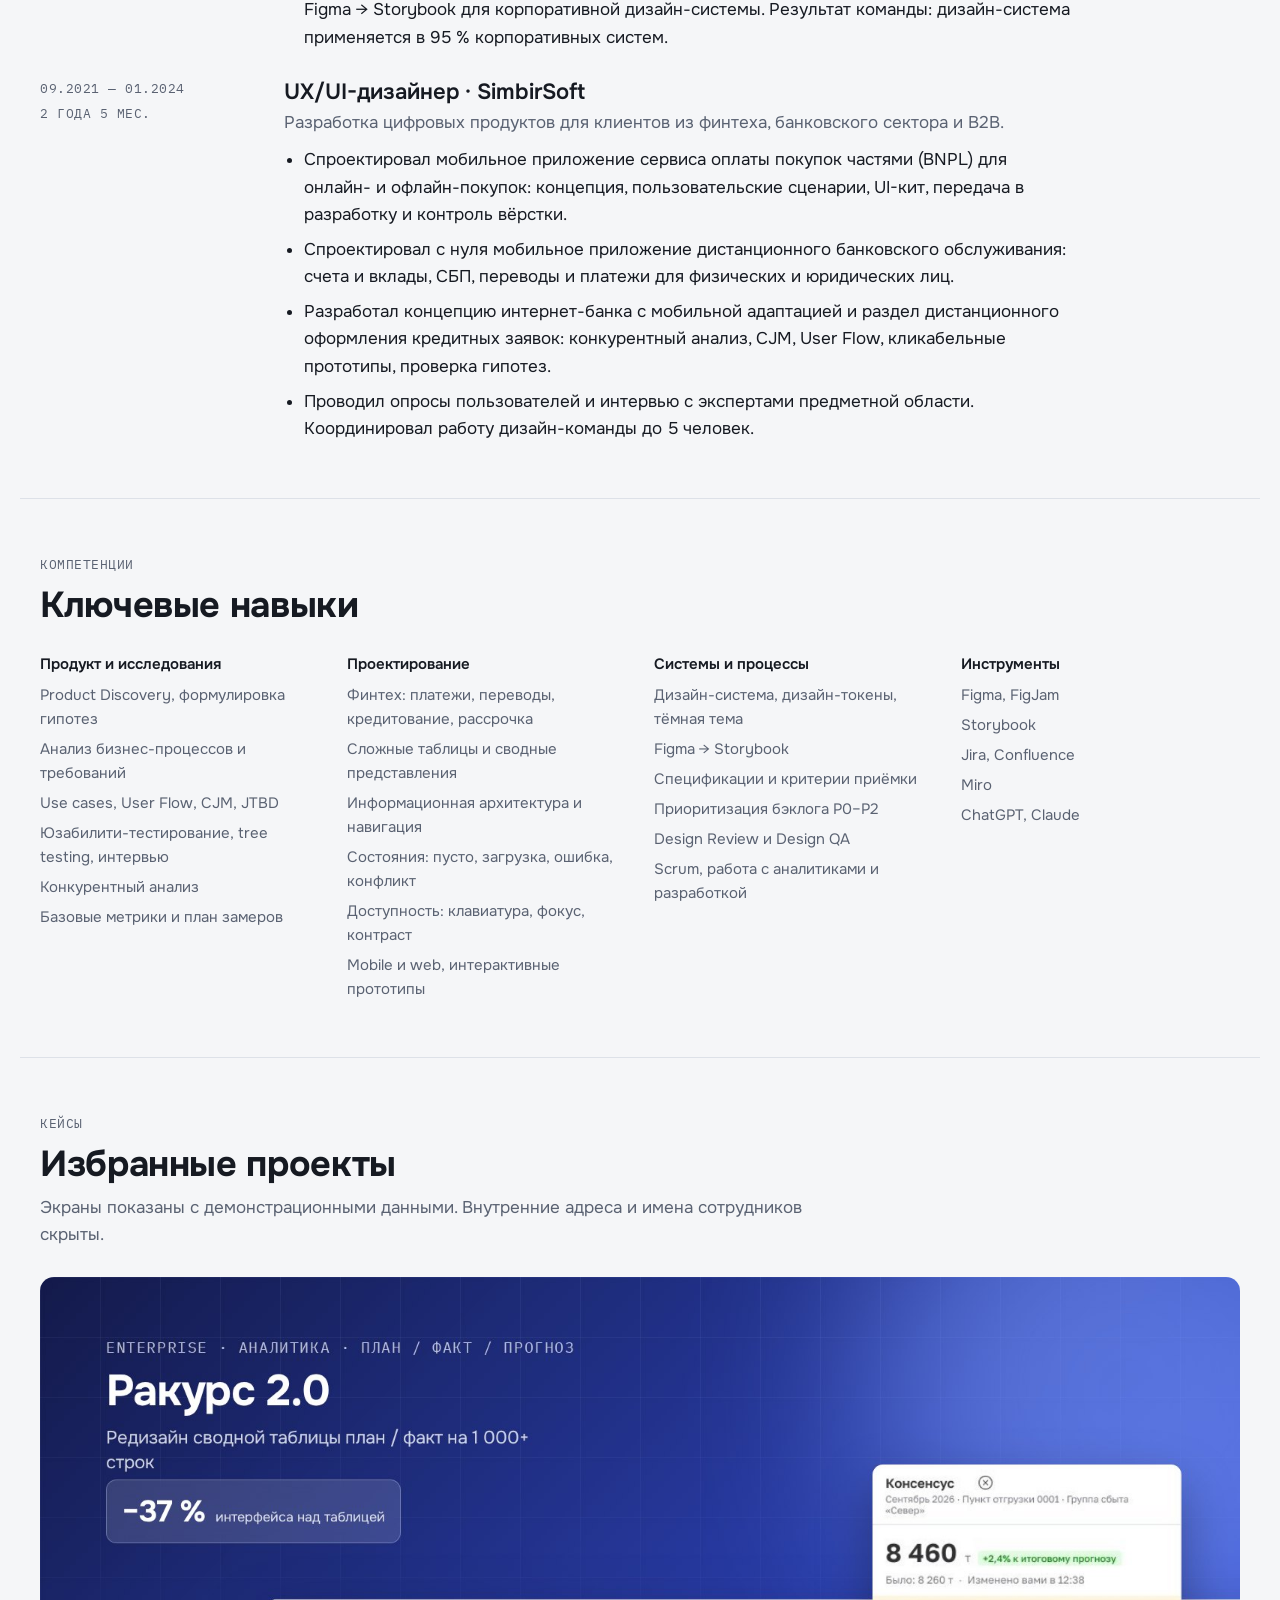
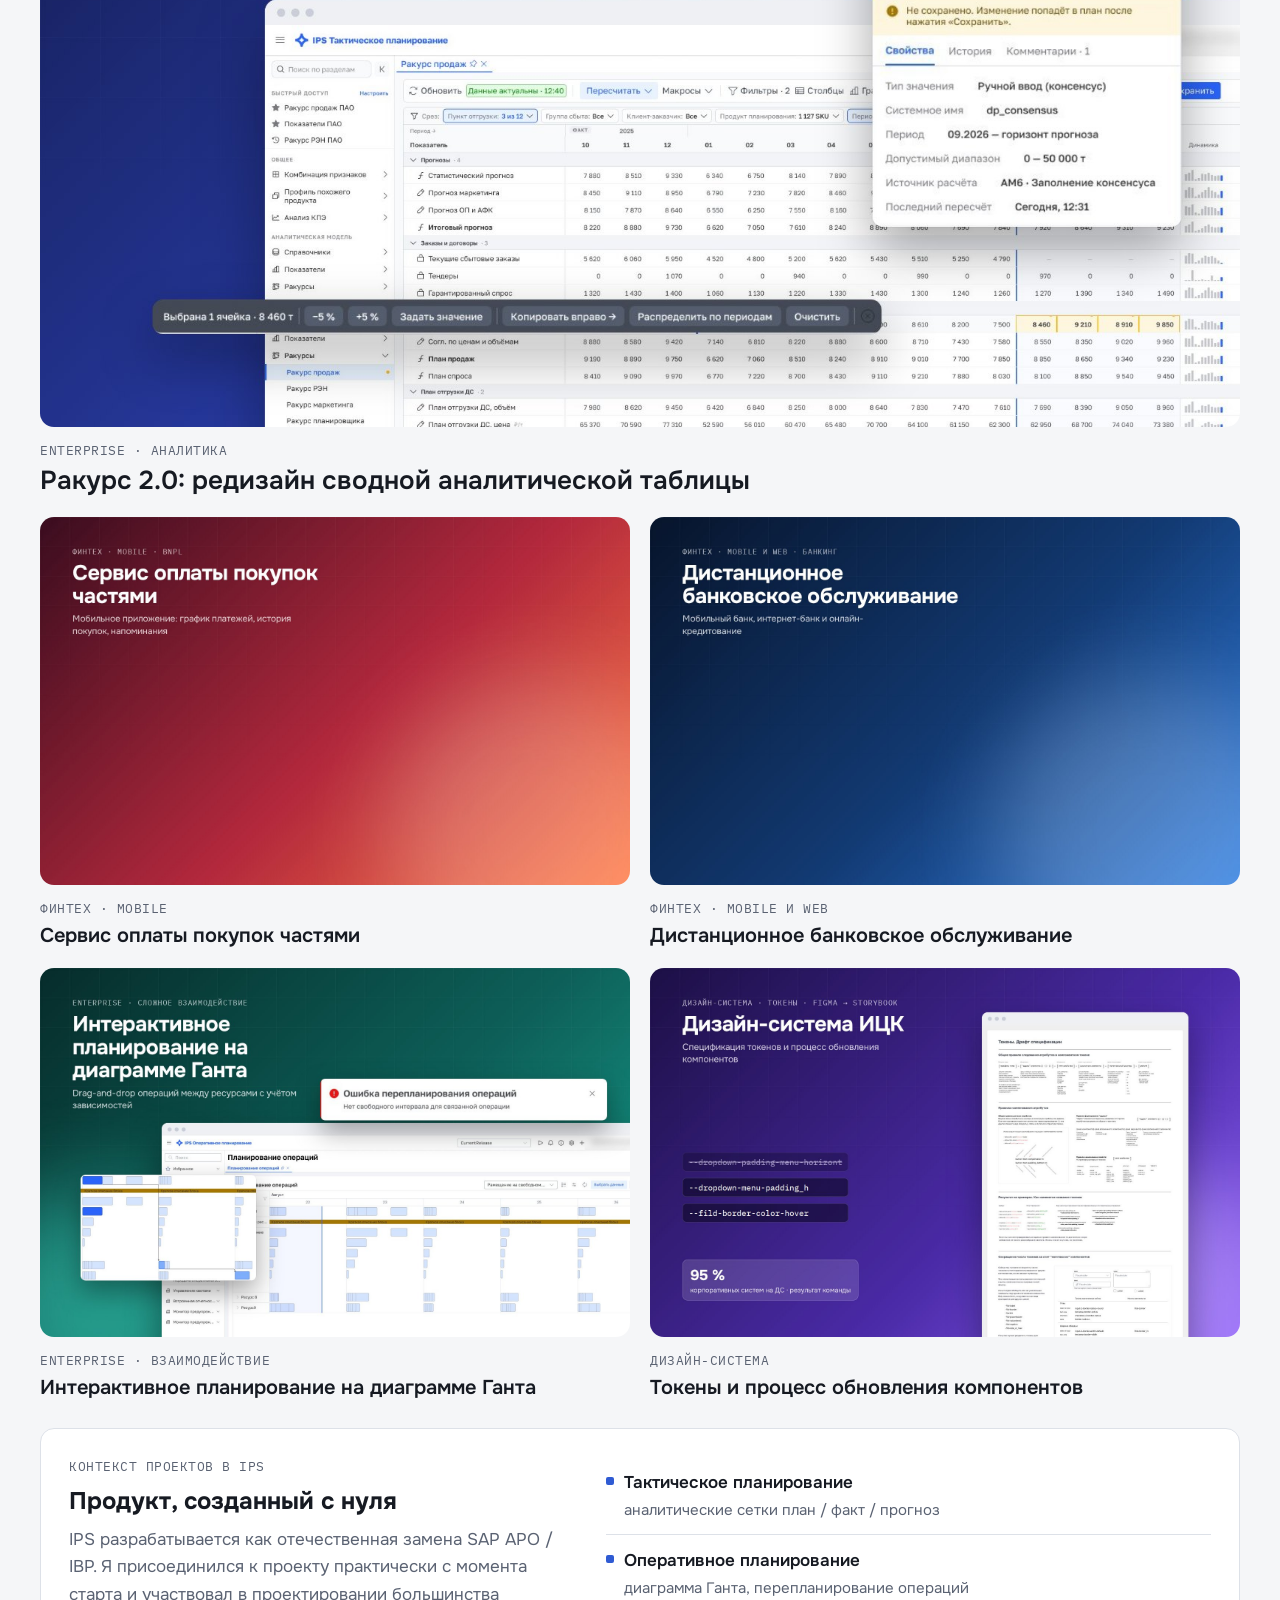
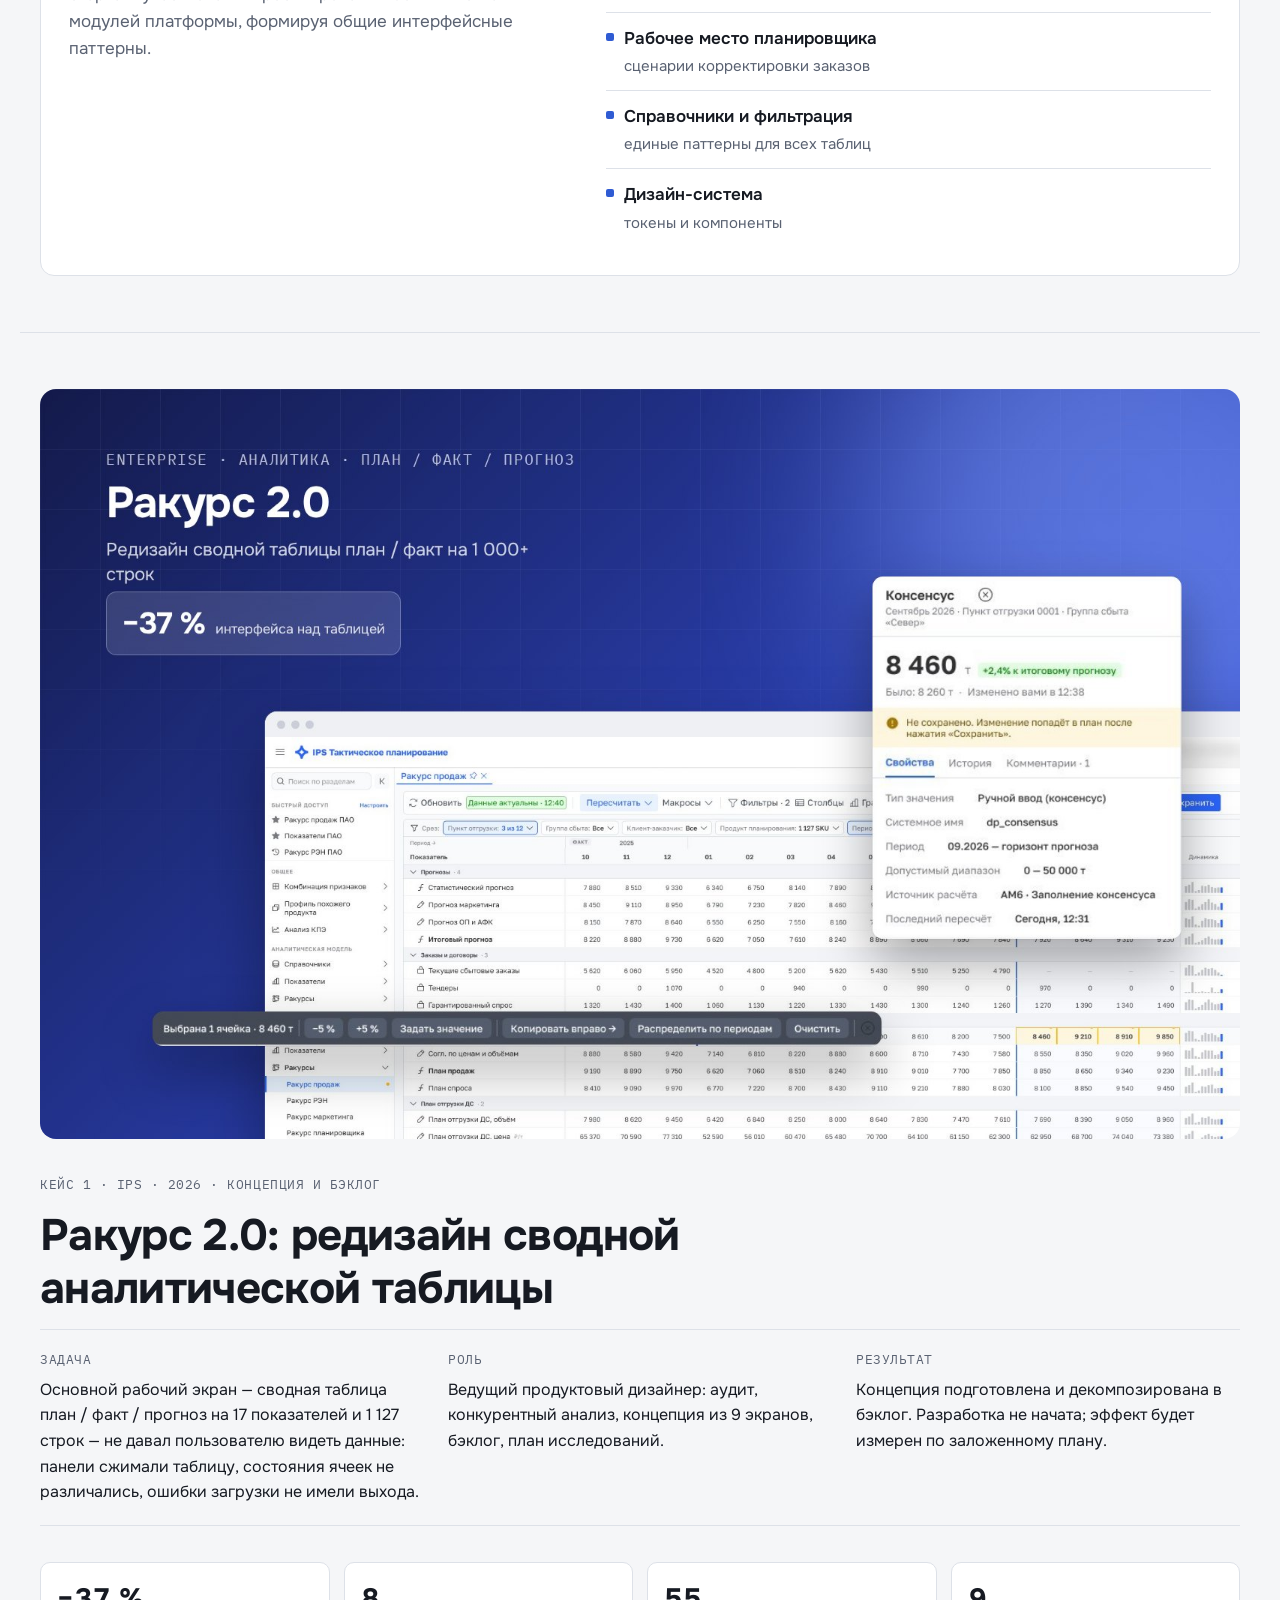
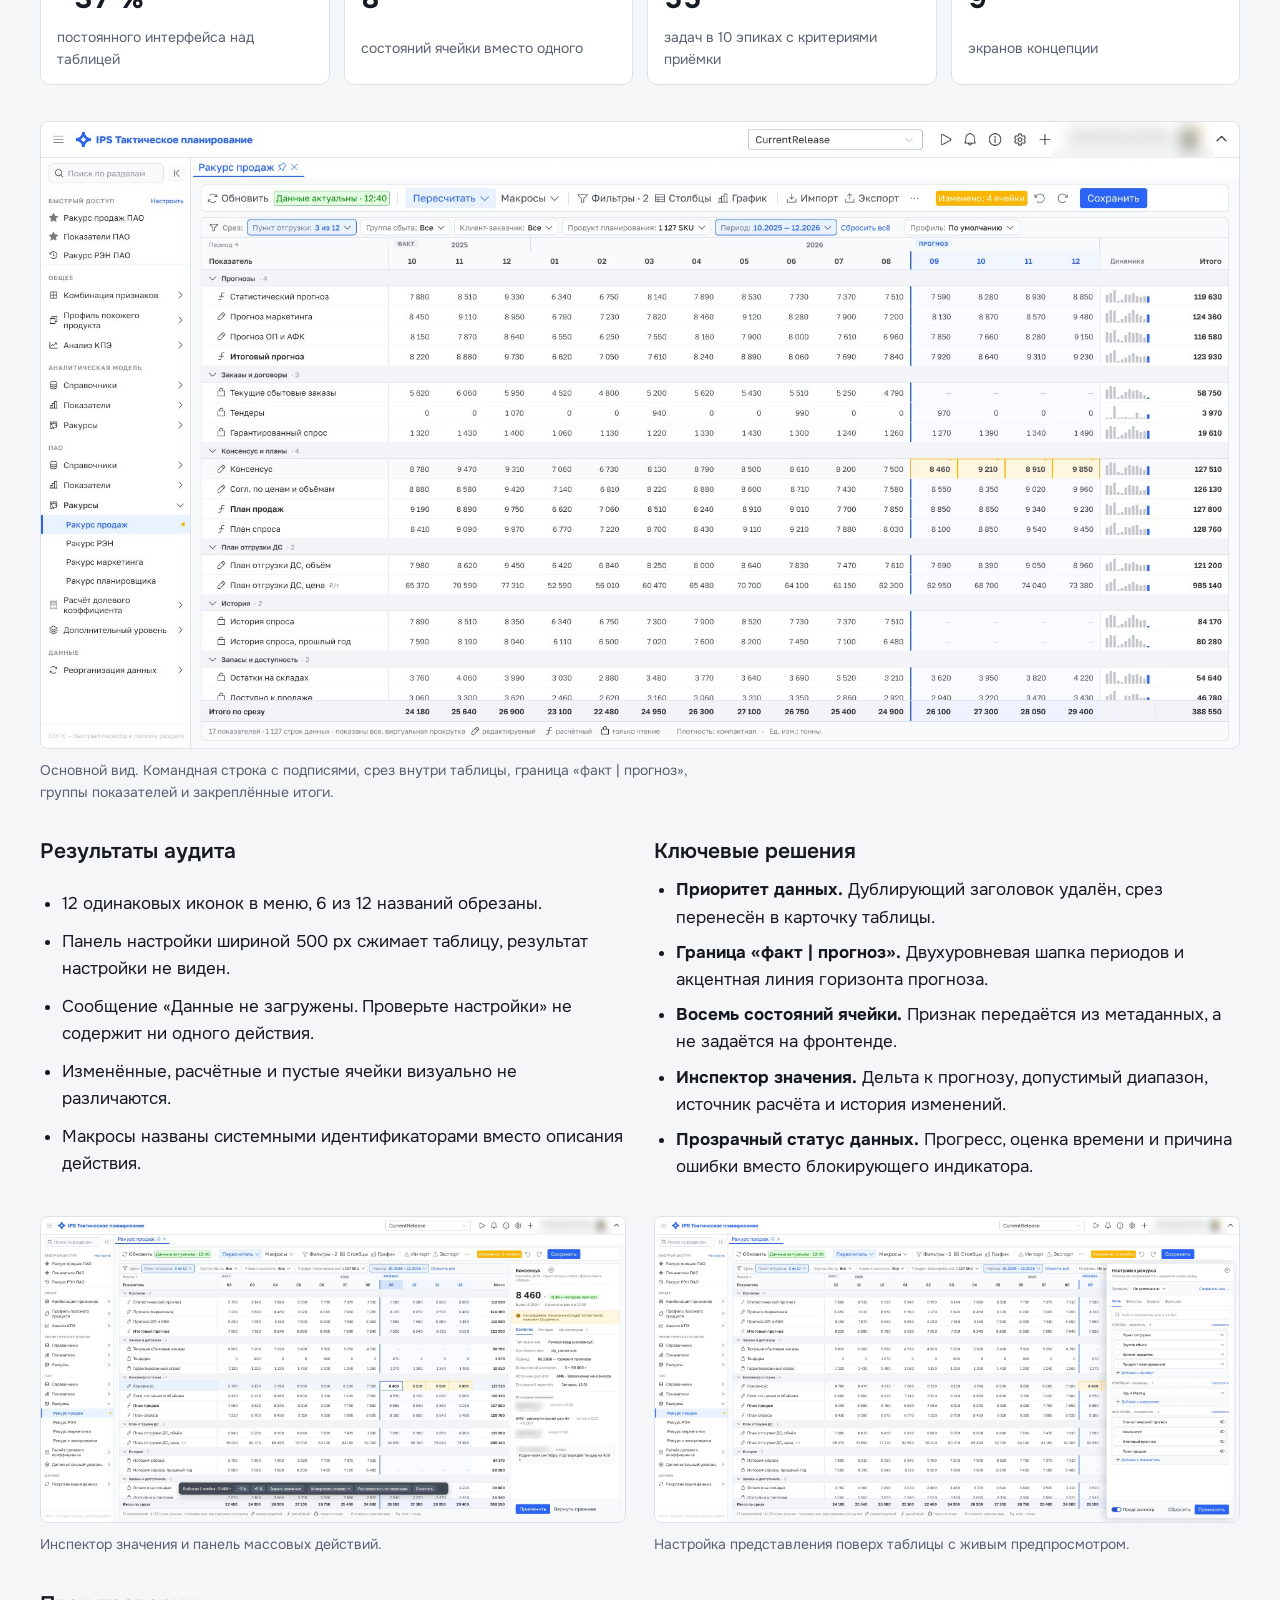
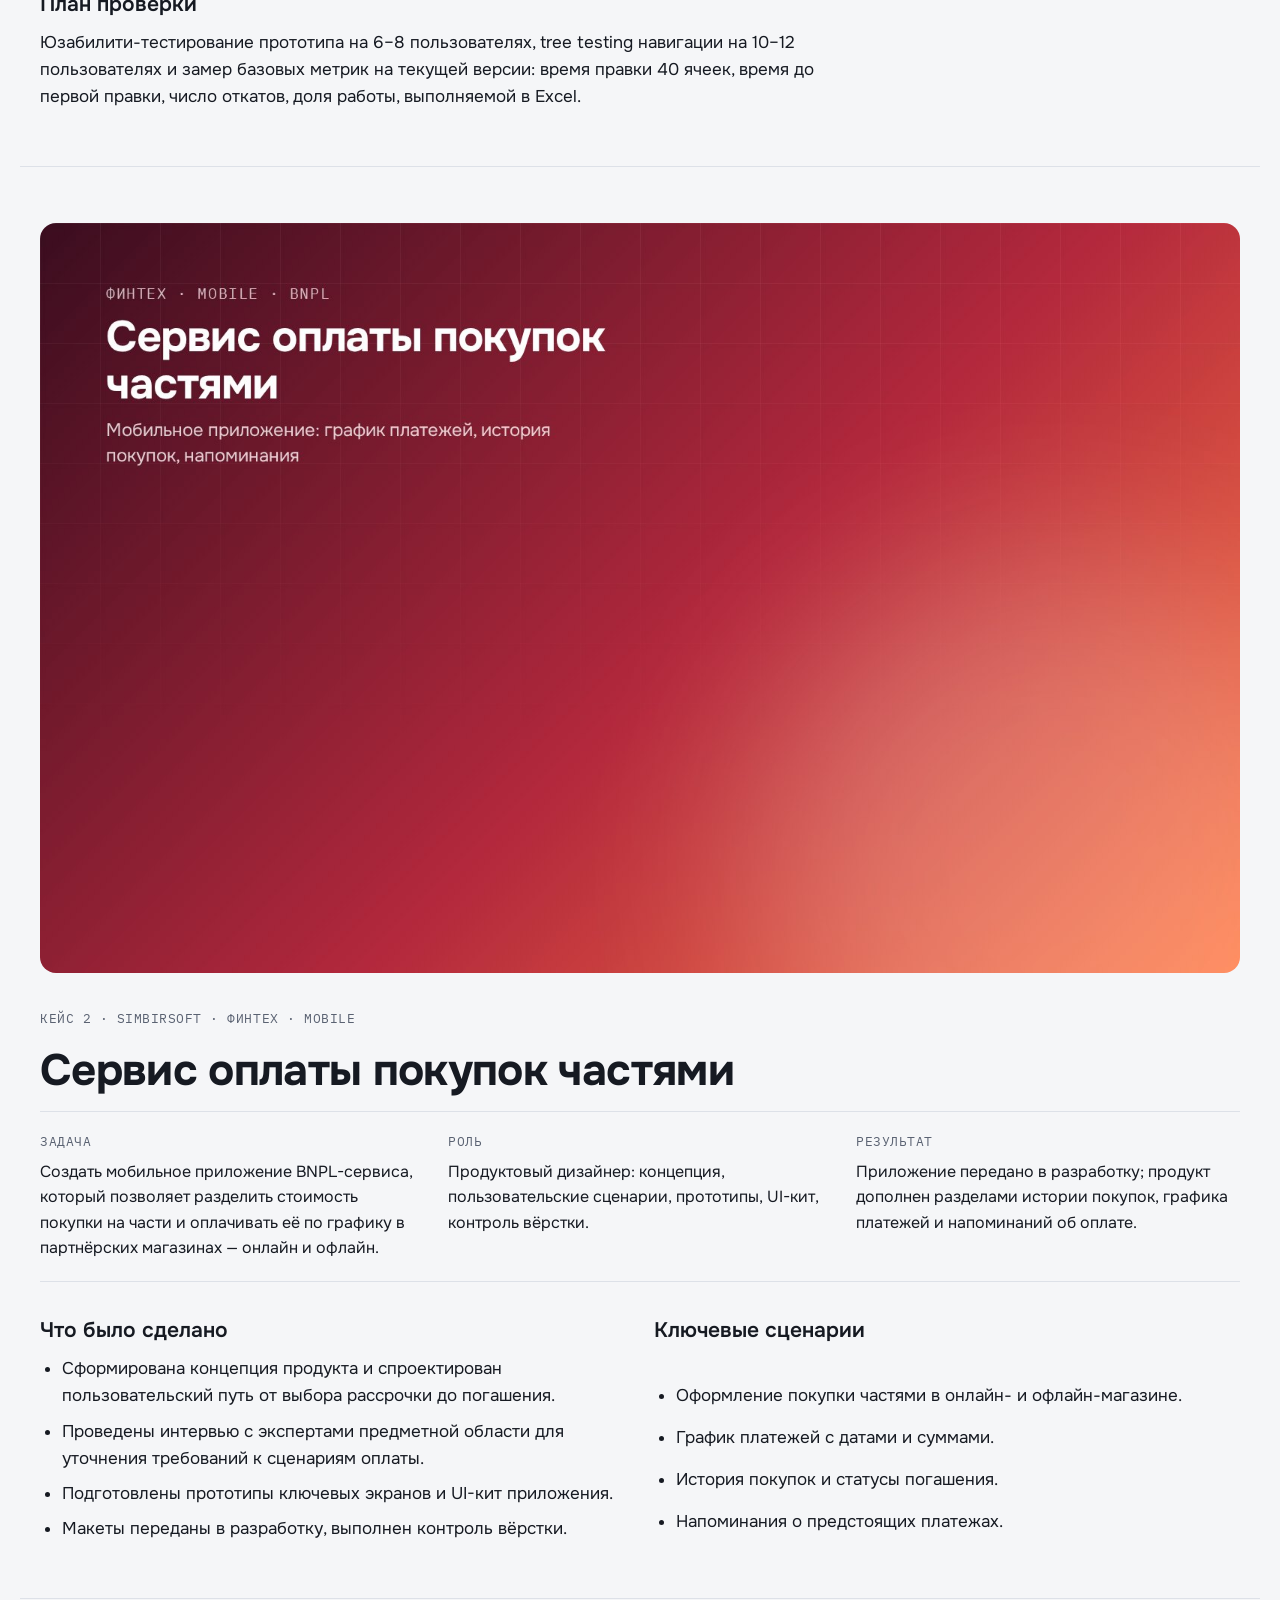
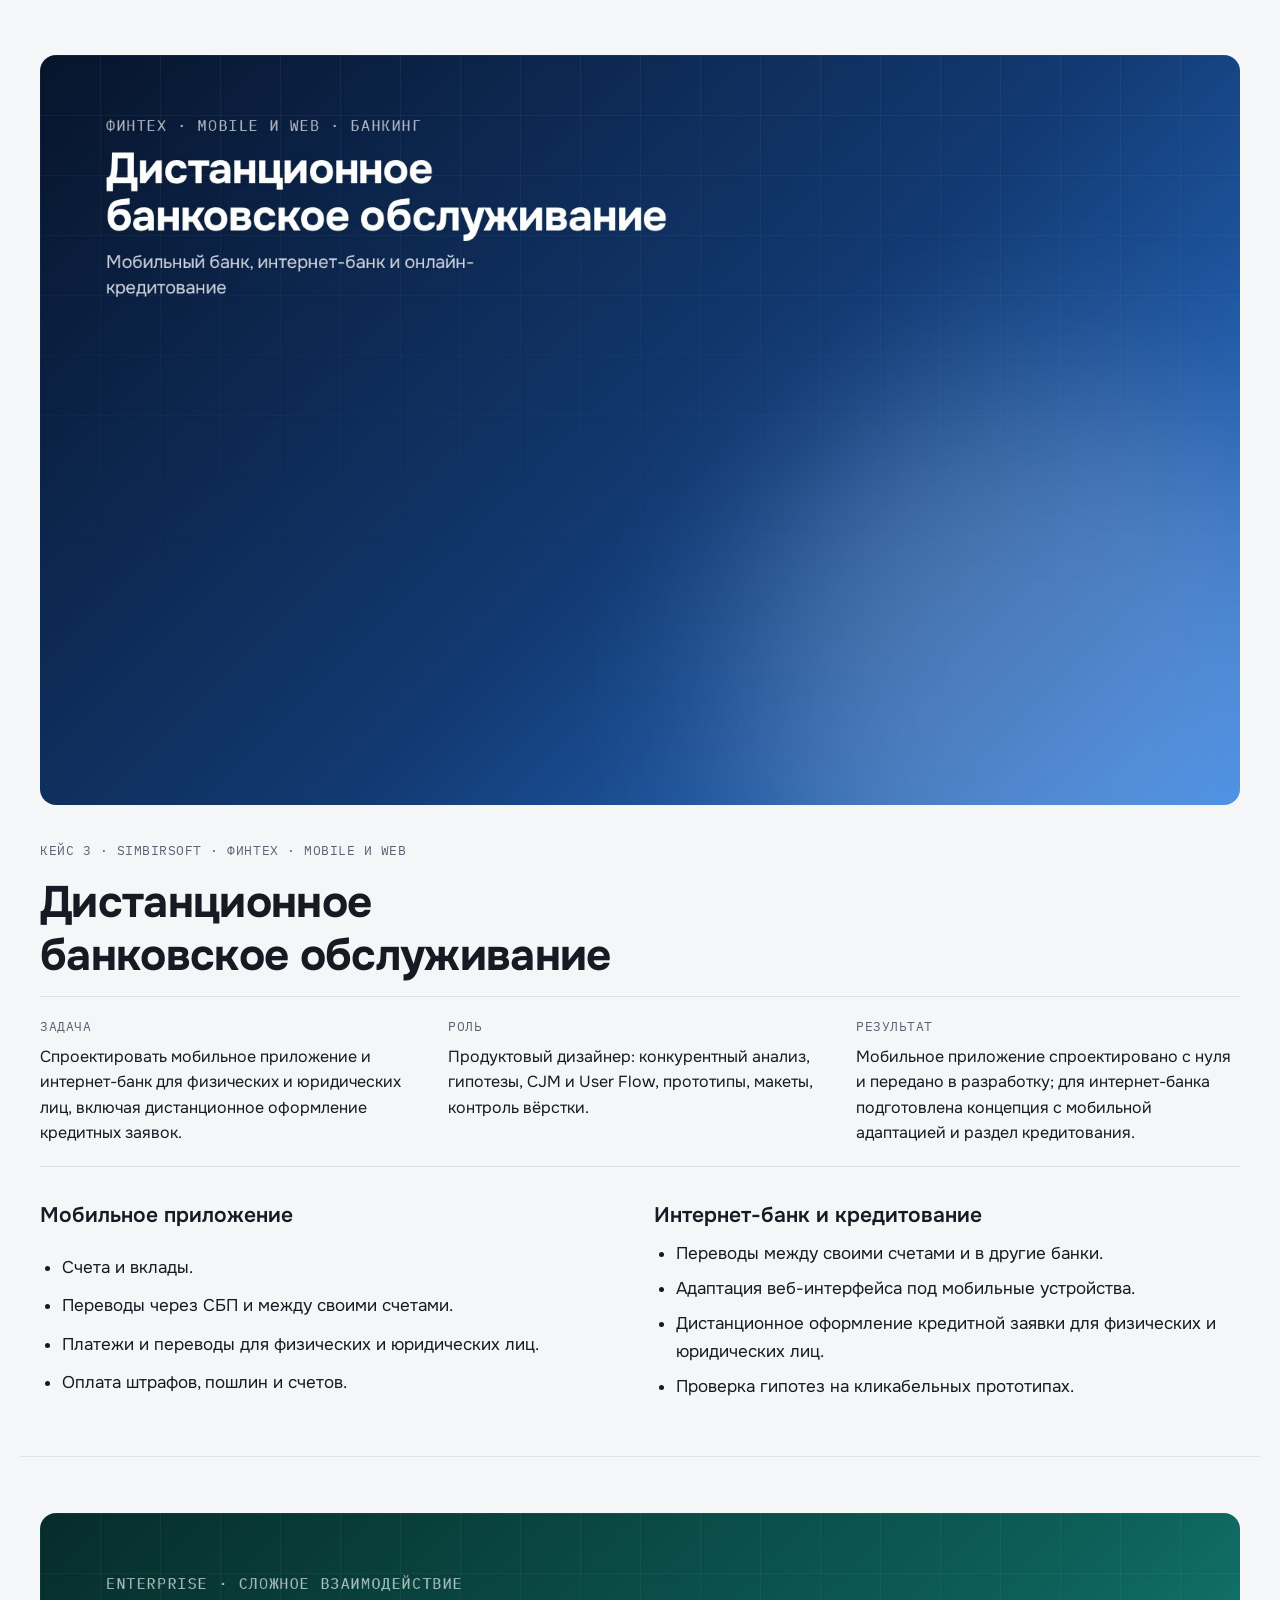
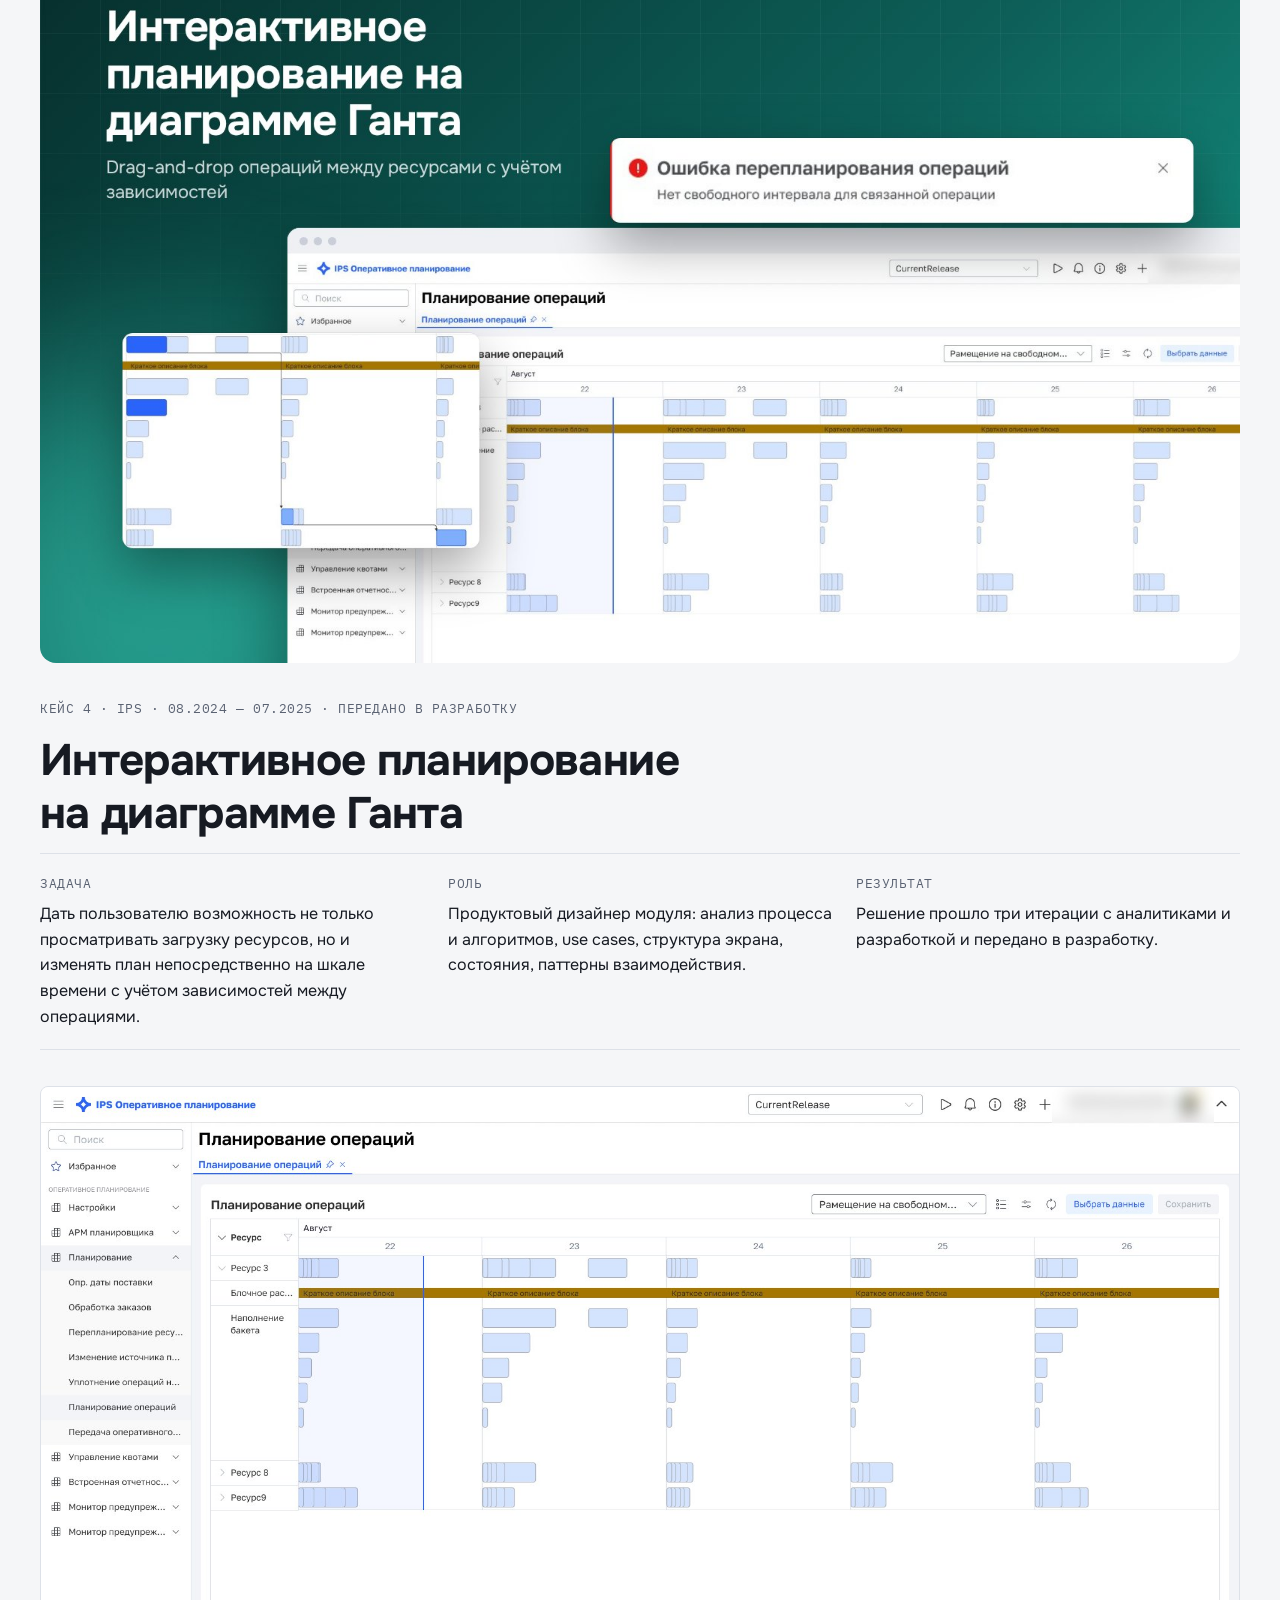
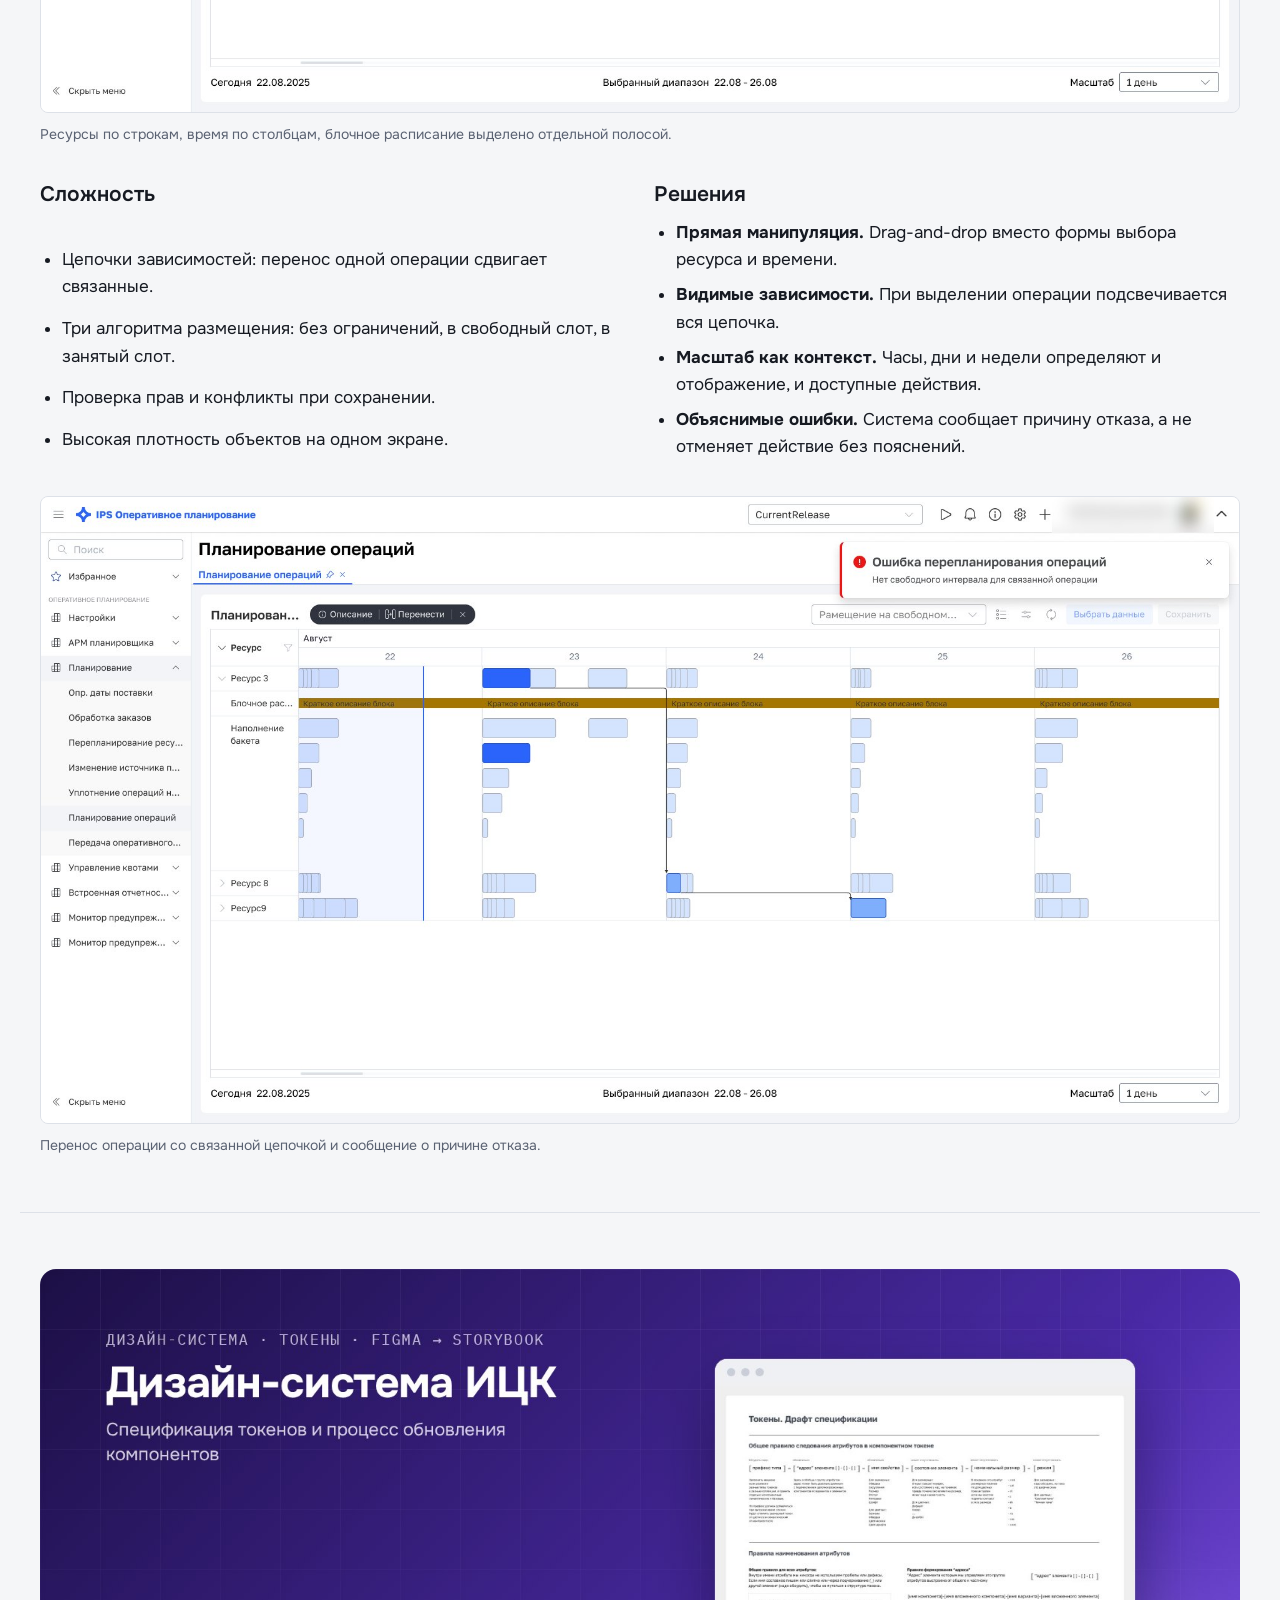
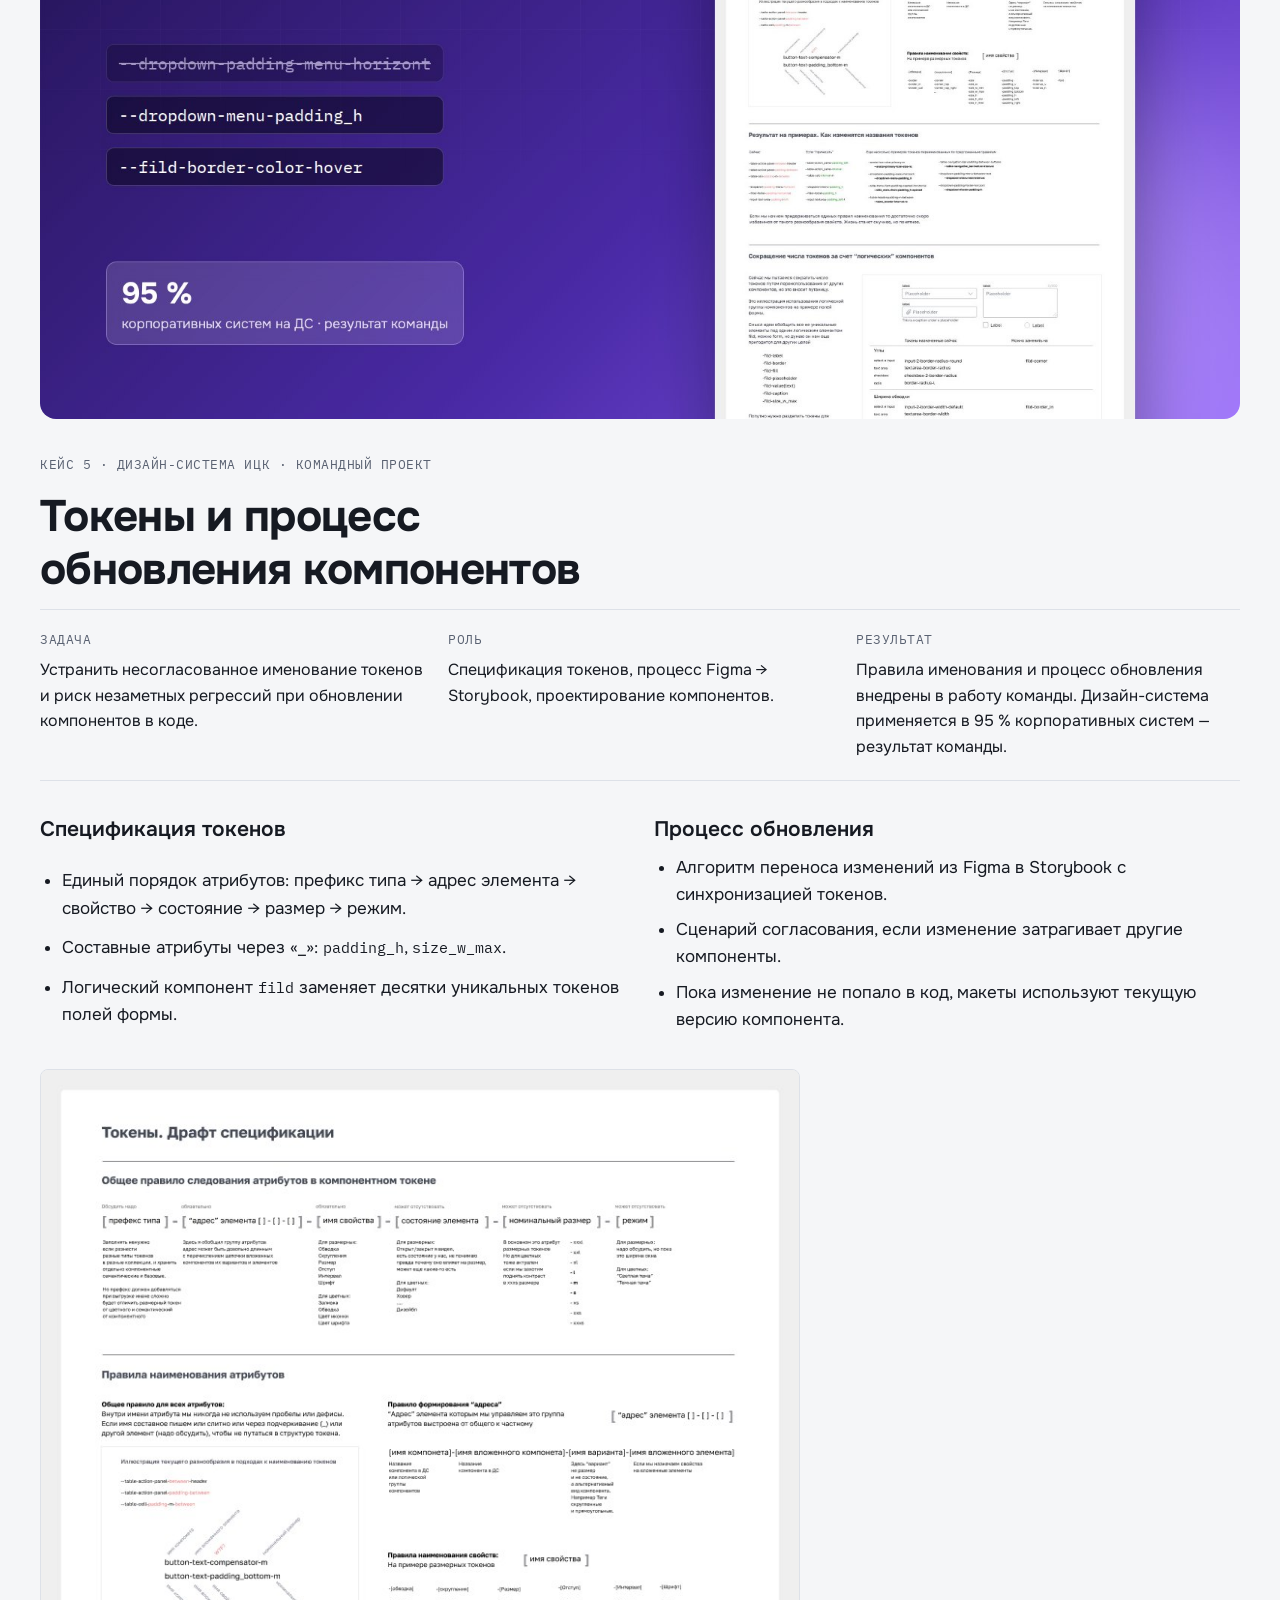
==== commit 29f55780: "Reposition portfolio for fintech and add styled case covers - Formal tone across site, resume and No" ====
--- a/index.html
+++ b/index.html
@@ -4,13 +4,13 @@
 <meta charset="utf-8">
 <meta name="viewport" content="width=device-width, initial-scale=1, viewport-fit=cover">
 <title>Евгений Полев — продуктовый дизайнер</title>
-<meta name="description" content="Евгений Полев, Senior Product Designer. Enterprise UX для промышленного планирования: IPS, дизайн-система, сложные таблицы и диаграммы Ганта.">
+<meta name="description" content="Евгений Полев, Senior Product Designer. Финтех и enterprise-продукты: BNPL, банкинг, сложные таблицы, дизайн-системы.">
 <link rel="stylesheet" href="assets/fonts/fonts.css">
 <link rel="preconnect" href="https://fonts.googleapis.com">
 <link rel="preconnect" href="https://fonts.gstatic.com" crossorigin>
 <link rel="stylesheet" href="https://fonts.googleapis.com/css2?family=Onest:wght@400;500;600;700&family=IBM+Plex+Mono:wght@400;500&display=swap">
 <style>
-/* Layout: одна колонка ~72ch для текста, широкие иллюстрации до 1200px; опыт показан как полосы на временной шкале планировщика */
+/* Layout: одна колонка ~72ch для текста, широкие иллюстрации до 1200px; кейсы открываются обложками */
 :root{
   --bg:#f5f6f8; --surface:#ffffff; --fg:#161a22; --muted:#5a6272; --line:#dde1e8;
   --accent:#b86e00;           /* сигнальный янтарь: «изменено», блочное расписание */
@@ -94,12 +94,6 @@
 .skills h3{font-size:15px;font-weight:600;margin-bottom:10px}
 .skills ul{list-style:none;margin:0;padding:0;display:grid;gap:6px;font-size:15px;color:var(--muted)}
 
-/* case index */
-.cases{display:grid;grid-template-columns:repeat(auto-fit,minmax(260px,1fr));gap:18px}
-.card{display:grid;gap:10px;align-content:start;background:var(--surface);border:1px solid var(--line);border-radius:10px;padding:18px;text-decoration:none;color:var(--fg);transition:border-color .15s}
-.card:hover{border-color:var(--plan)}
-.card h3{font-size:19px;font-weight:600}
-.card p{font-size:15px;color:var(--muted)}
 
 /* case */
 .case > .wrap{gap:36px}
@@ -142,6 +136,37 @@
   .hero{padding-block:44px 28px}
   .bar nav{gap:12px}
 }
+
+/* case covers */
+.covers{display:grid;grid-template-columns:repeat(2,minmax(0,1fr));gap:20px}
+.cover-card{display:grid;gap:14px;align-content:start;text-decoration:none;color:var(--fg)}
+.cover-card img{border-radius:14px;aspect-ratio:16/10;object-fit:cover;width:100%;transition:transform .25s ease,box-shadow .25s ease}
+.cover-card:hover img{transform:translateY(-3px);box-shadow:0 18px 40px rgba(20,30,60,.18)}
+.cover-card div{display:grid;gap:4px}
+.cover-card h3{font-size:20px;font-weight:600}
+.cover-card.wide{grid-column:1 / -1}
+.cover-card.wide h3{font-size:26px}
+@media (prefers-reduced-motion:reduce){.cover-card img{transition:none}}
+.ips{display:grid;grid-template-columns:minmax(0,1fr) minmax(0,1.2fr);gap:32px;background:var(--surface);border:1px solid var(--line);border-radius:14px;padding:28px}
+.ips > div{display:grid;gap:10px;align-content:start}
+.ips h3{font-size:24px;font-weight:700}
+.ips p:not(.mono){color:var(--muted)}
+.modules{list-style:none;margin:0;padding:0;display:grid;gap:0}
+.modules li{display:grid;gap:2px;padding:12px 0 12px 18px;border-bottom:1px solid var(--line);position:relative}
+.modules li:last-child{border-bottom:0}
+.modules li::before{content:"";position:absolute;left:0;top:20px;width:8px;height:8px;border-radius:2px;background:var(--plan)}
+.modules b{font-weight:600}
+.modules span{font-size:15px;color:var(--muted)}
+.case-cover{border-radius:16px;width:100%;aspect-ratio:16/10;object-fit:cover}
+.summary{display:grid;grid-template-columns:repeat(3,minmax(0,1fr));gap:24px;padding:20px 0;border-block:1px solid var(--line)}
+.summary > div{display:grid;gap:6px;align-content:start}
+.summary p:not(.mono){font-size:16px}
+@media (max-width:720px){
+  .covers{grid-template-columns:1fr}
+  .cover-card.wide h3{font-size:21px}
+  .ips{grid-template-columns:1fr;padding:20px}
+  .summary{grid-template-columns:1fr;gap:16px}
+}
 </style>
 </head>
 <body>
@@ -160,13 +185,13 @@
 
 <main>
 <div class="wrap hero" id="about">
-  <p class="mono">Senior Product Designer · Enterprise UX</p>
-  <h1>Проектирую рабочие места для людей, которые планируют производство</h1>
-  <p class="lead">Я продуктовый дизайнер с 2018 года, сейчас ведущий дизайнер в «Северсталь Инфоком». С февраля 2024 года отвечаю за интерфейсы IPS — системы производственного и тактического планирования. Работаю там, где на одном экране тысяча строк данных, диаграмма Ганта, алгоритмы размещения заказов и цена ошибки в тоннах металла.</p>
+  <p class="mono">Senior Product Designer · Финтех · Enterprise</p>
+  <h1>Проектирование сложных цифровых продуктов для финтеха и&nbsp;enterprise</h1>
+  <p class="lead">Продуктовый дизайнер с пятилетним опытом. Специализация — интерфейсы для работы с данными и финансовыми операциями: платежи, кредитование, аналитические таблицы, многошаговые сценарии, дизайн-системы. Веду задачи от исследования и анализа требований до спецификации с критериями приёмки и контроля реализации.</p>
   <div class="facts">
-    <span class="chip amber">B2B · Manufacturing · Enterprise</span>
-    <span class="chip">Сложные таблицы и диаграммы Ганта</span>
-    <span class="chip">Дизайн-система и токены</span>
+    <span class="chip amber">Финтех: BNPL, банкинг, кредитование</span>
+    <span class="chip">Data-heavy интерфейсы</span>
+    <span class="chip">Дизайн-системы и токены</span>
     <span class="chip">Discovery → спецификация → Design QA</span>
   </div>
   <div class="contacts" id="contacts">
@@ -181,38 +206,33 @@
   <div class="wrap">
     <div class="sec-head">
       <p class="mono">Опыт</p>
-      <h2>Где я работал</h2>
-    </div>
-
-    <div class="gantt" role="img" aria-label="Шкала опыта работы по годам">
-      <div class="gantt-inner" style="--years:9">
-        <div class="g-axis"><div class="lbl mono">Ресурс</div><div class="g-scale"><span>2018</span><span>2019</span><span>2020</span><span>2021</span><span>2022</span><span>2023</span><span>2024</span><span>2025</span><span>2026</span></div></div>
+      <h2>Опыт работы</h2>
+    </div>
+
+    <div class="gantt" role="img" aria-label="Шкала опыта работы по годам: SimbirSoft 09.2021 — 01.2024, Северсталь Инфоком с 02.2024">
+      <div class="gantt-inner" style="--years:6">
+        <div class="g-axis"><div class="lbl mono">Компания</div><div class="g-scale"><span>2021</span><span>2022</span><span>2023</span><span>2024</span><span>2025</span><span>2026</span></div></div>
         <div class="g-row"><div class="lbl">Северсталь Инфоком</div>
-          <div class="g-track"><div class="g-bar now" style="left:67.6%;right:2.8%" title="02.2024 — сейчас">Ведущий дизайнер · IPS</div><div class="g-today" style="left:97.2%"></div></div></div>
+          <div class="g-track"><div class="g-bar now" style="left:51.4%;right:4.2%" title="02.2024 — настоящее время">Ведущий продуктовый дизайнер</div><div class="g-today" style="left:95.8%"></div></div></div>
         <div class="g-row"><div class="lbl">SimbirSoft</div>
-          <div class="g-track"><div class="g-bar" style="left:40.7%;right:32.4%" title="09.2021 — 01.2024">UX/UI-дизайнер</div></div></div>
-        <div class="g-row"><div class="lbl">Фриланс</div>
-          <div class="g-track"><div class="g-bar" style="left:5.6%;right:59.3%" title="07.2018 — 08.2021">UX/UI-дизайнер</div></div></div>
-      </div>
-      <div class="g-legend"><span>Синяя линия — сегодня, сентябрь 2026</span><span>Всего в дизайне продуктов 8 лет</span></div>
+          <div class="g-track"><div class="g-bar" style="left:11.1%;right:48.6%" title="09.2021 — 01.2024">UX/UI-дизайнер · финтех</div></div></div>
+      </div>
+      <div class="g-legend"><span>Синяя линия — сентябрь 2026</span><span>5 лет в продуктовом дизайне</span></div>
     </div>
 
     <article class="job">
       <div class="meta">
-        <span class="mono tnum">02.2024 — сейчас</span>
+        <span class="mono tnum">02.2024 — н. в.</span>
         <span class="mono">2 года 8 мес.</span>
       </div>
       <div>
         <h3>Ведущий продуктовый дизайнер · Северсталь Инфоком</h3>
-        <p class="prose" style="color:var(--muted);margin-top:4px">IT-компания группы «Северсталь». IPS — enterprise-платформа производственного, оперативного и тактического планирования для металлургического производства.</p>
+        <p class="prose" style="color:var(--muted);margin-top:4px">IPS — enterprise-платформа планирования и прогнозирования. Разрабатывается с нуля в рамках программы импортозамещения на замену решениям SAP APO / IBP.</p>
         <ul class="prose">
-          <li>Спроектировал модуль планирования операций на диаграмме Ганта: масштабируемая шкала (часы, дни, недели), drag-and-drop операций между альтернативными ресурсами, видимые цепочки зависимостей, обработка конфликтов при сохранении. Провёл решение через три итерации с аналитиками и разработкой (08.2024 — 07.2025).</li>
-          <li>Провёл аудит и подготовил концепцию редизайна «Ракурса», главного рабочего места планировщика: 9 экранов, инвентарь из новых элементов для дизайн-системы и бэклог разработки на 10 эпиков и 55 задач с приоритетами и критериями приёмки.</li>
-          <li>Сократил постоянный интерфейс над таблицей со 140 до 88&nbsp;px (−37&nbsp;%) и вернул планировщику 68&nbsp;px рабочей области на каждом экране.</li>
-          <li>Предложил программу улучшения бокового фильтра малыми изменениями: последовательная фильтрация, русские логические операторы, единые кнопки в гридах и ракурсах, поиск по атрибутам.</li>
-          <li>Написал спецификацию именования токенов дизайн-системы ИЦК и правило «логических» компонентов, которое сокращает число токенов для полей формы в несколько раз.</li>
-          <li>Описал алгоритм обновления компонента Figma → Storybook и проектировал компоненты для библиотеки. Результат команды: дизайн-система охватывает 95&nbsp;% корпоративных систем.</li>
-          <li>Участвовал во внедрении AI-агента для Design QA на n8n: он сравнивает продакшен-интерфейс с макетами и возвращает задачу на доработку при отклонении больше 30&nbsp;%. Результат команды: дизайн-ревью стало в 2 раза быстрее.</li>
+          <li>Присоединился к продукту на раннем этапе разработки. Участвовал в проектировании ключевых модулей платформы и в формировании общих интерфейсных паттернов для таблиц, фильтрации и аналитических представлений.</li>
+          <li>Спроектировал модуль интерактивного планирования на диаграмме Ганта: масштабирование шкалы, drag-and-drop между ресурсами, визуализация зависимостей, обработка конфликтов при сохранении. Модуль передан в разработку.</li>
+          <li>Провёл UX-аудит и разработал концепцию редизайна ключевого аналитического экрана — сводной таблицы план / факт / прогноз на 1&nbsp;000+ строк. Декомпозировал концепцию в бэклог из 10 эпиков и 55 задач с критериями приёмки, подготовил план юзабилити-тестирования.</li>
+          <li>Разработал спецификацию именования дизайн-токенов и процесс обновления компонентов Figma → Storybook для корпоративной дизайн-системы. Результат команды: дизайн-система применяется в 95&nbsp;% корпоративных систем.</li>
         </ul>
       </div>
     </article>
@@ -224,48 +244,284 @@
       </div>
       <div>
         <h3>UX/UI-дизайнер · SimbirSoft</h3>
-        <p class="prose" style="color:var(--muted);margin-top:4px">IT-компания, заказная разработка. Проекты в транспортной логистике, финтехе, B2B и B2C.</p>
+        <p class="prose" style="color:var(--muted);margin-top:4px">Разработка цифровых продуктов для клиентов из финтеха, банковского сектора и B2B.</p>
         <ul class="prose">
-          <li>Спроектировал мобильное приложение сервиса оплаты покупок частями (BNPL): от концепции и пользовательского пути до UI-кита, передачи в разработку и контроля вёрстки. Дополнил продукт новыми разделами: история покупок, график платежей, напоминания об оплате.</li>
-          <li>Провёл опросы пользователей и интервью с экспертами предметной области, чтобы собрать требования к сложным сценариям до начала проектирования.</li>
-          <li>Проектировал интерфейсы мобильных и десктопных приложений для B2B-клиентов, включая систему управления ИТ-активами: CJM, UI-кит, интерактивные прототипы, согласование функциональности с разработкой.</li>
-          <li>Организовывал работу дизайн-команды до 5 человек на проекте.</li>
+          <li>Спроектировал мобильное приложение сервиса оплаты покупок частями (BNPL) для онлайн- и офлайн-покупок: концепция, пользовательские сценарии, UI-кит, передача в разработку и контроль вёрстки.</li>
+          <li>Спроектировал с нуля мобильное приложение дистанционного банковского обслуживания: счета и вклады, СБП, переводы и платежи для физических и юридических лиц.</li>
+          <li>Разработал концепцию интернет-банка с мобильной адаптацией и раздел дистанционного оформления кредитных заявок: конкурентный анализ, CJM, User Flow, кликабельные прототипы, проверка гипотез.</li>
+          <li>Проводил опросы пользователей и интервью с экспертами предметной области. Координировал работу дизайн-команды до 5 человек.</li>
         </ul>
       </div>
     </article>
-
-    <article class="job">
-      <div class="meta">
-        <span class="mono tnum">07.2018 — 08.2021</span>
-        <span class="mono">3 года 2 мес.</span>
-      </div>
-      <div>
-        <h3>UX/UI-дизайнер · Фриланс</h3>
-        <ul class="prose">
-          <li>Проектировал сайты и приложения по техническому заданию: анализ конкурентов, прототипы, дизайн-концепции, итоговые макеты.</li>
-          <li>Работал с заказчиками из банковской сферы, ритейла, здравоохранения и корпоративного сектора.</li>
-        </ul>
-      </div>
-    </article>
   </div>
 </section>
 
 <section>
   <div class="wrap">
     <div class="sec-head">
-      <p class="mono">Навыки</p>
-      <h2>Чем я полезен команде</h2>
+      <p class="mono">Компетенции</p>
+      <h2>Ключевые навыки</h2>
     </div>
     <div class="skills">
       <div><h3>Продукт и исследования</h3><ul>
-        <li>Product Discovery, формулировка гипотез</li><li>Анализ бизнес-процессов и требований</li><li>Use cases, User Flow, CJM, JTBD</li><li>Юзабилити-тесты, tree testing, коридорные тесты</li><li>Конкурентный анализ (Optimacros, Knowledge Space, Jume)</li><li>Базовые метрики и план замеров</li></ul></div>
+        <li>Product Discovery, формулировка гипотез</li><li>Анализ бизнес-процессов и требований</li><li>Use cases, User Flow, CJM, JTBD</li><li>Юзабилити-тестирование, tree testing, интервью</li><li>Конкурентный анализ</li><li>Базовые метрики и план замеров</li></ul></div>
       <div><h3>Проектирование</h3><ul>
-        <li>Enterprise UX, высокая плотность данных</li><li>Таблицы, пивоты, диаграммы Ганта</li><li>Информационная архитектура и навигация</li><li>Состояния: пусто, загрузка, ошибка, конфликт</li><li>Доступность: клавиатура, фокус, контраст</li><li>Интерактивные прототипы</li></ul></div>
+        <li>Финтех: платежи, переводы, кредитование, рассрочка</li><li>Сложные таблицы и сводные представления</li><li>Информационная архитектура и навигация</li><li>Состояния: пусто, загрузка, ошибка, конфликт</li><li>Доступность: клавиатура, фокус, контраст</li><li>Mobile и web, интерактивные прототипы</li></ul></div>
       <div><h3>Системы и процессы</h3><ul>
-        <li>Дизайн-система, дизайн-токены, тёмная тема</li><li>Figma → Storybook, Code Connect</li><li>Спецификации и критерии приёмки</li><li>Бэклог с приоритетами P0–P2 и оценкой</li><li>Design Review и Design QA</li><li>Scrum, груминги, работа с аналитиками</li></ul></div>
+        <li>Дизайн-система, дизайн-токены, тёмная тема</li><li>Figma → Storybook</li><li>Спецификации и критерии приёмки</li><li>Приоритизация бэклога P0–P2</li><li>Design Review и Design QA</li><li>Scrum, работа с аналитиками и разработкой</li></ul></div>
       <div><h3>Инструменты</h3><ul>
-        <li>Figma, FigJam</li><li>Storybook</li><li>Jira, Confluence</li><li>Miro</li><li>n8n</li><li>ChatGPT, Claude</li></ul></div>
-    </div>
+        <li>Figma, FigJam</li><li>Storybook</li><li>Jira, Confluence</li><li>Miro</li><li>ChatGPT, Claude</li></ul></div>
+    </div>
+  </div>
+</section>
+
+<section id="cases">
+  <div class="wrap">
+    <div class="sec-head">
+      <p class="mono">Кейсы</p>
+      <h2>Избранные проекты</h2>
+      <p class="prose" style="color:var(--muted)">Экраны показаны с демонстрационными данными. Внутренние адреса и имена сотрудников скрыты.</p>
+    </div>
+    <div class="covers">
+      <a class="cover-card wide" href="#case-rakurs"><img src="assets/img/covers/rakurs.jpg" alt="" width="1600" height="1000"><div><span class="mono">Enterprise · аналитика</span><h3>Ракурс 2.0: редизайн сводной аналитической таблицы</h3></div></a>
+      <a class="cover-card" href="#case-bnpl"><img src="assets/img/covers/bnpl.jpg" alt="" width="1600" height="1000" loading="lazy"><div><span class="mono">Финтех · mobile</span><h3>Сервис оплаты покупок частями</h3></div></a>
+      <a class="cover-card" href="#case-bank"><img src="assets/img/covers/bank.jpg" alt="" width="1600" height="1000" loading="lazy"><div><span class="mono">Финтех · mobile и web</span><h3>Дистанционное банковское обслуживание</h3></div></a>
+      <a class="cover-card" href="#case-gantt"><img src="assets/img/covers/gantt.jpg" alt="" width="1600" height="1000" loading="lazy"><div><span class="mono">Enterprise · взаимодействие</span><h3>Интерактивное планирование на диаграмме Ганта</h3></div></a>
+      <a class="cover-card" href="#case-ds"><img src="assets/img/covers/ds.jpg" alt="" width="1600" height="1000" loading="lazy"><div><span class="mono">Дизайн-система</span><h3>Токены и процесс обновления компонентов</h3></div></a>
+    </div>
+
+    <div class="ips">
+      <div>
+        <p class="mono">Контекст проектов в IPS</p>
+        <h3>Продукт, созданный с нуля</h3>
+        <p>IPS разрабатывается как отечественная замена SAP APO / IBP. Я присоединился к проекту практически с момента старта и участвовал в проектировании большинства модулей платформы, формируя общие интерфейсные паттерны.</p>
+      </div>
+      <ul class="modules">
+        <li><b>Тактическое планирование</b><span>аналитические сетки план / факт / прогноз</span></li>
+        <li><b>Оперативное планирование</b><span>диаграмма Ганта, перепланирование операций</span></li>
+        <li><b>Рабочее место планировщика</b><span>сценарии корректировки заказов</span></li>
+        <li><b>Справочники и фильтрация</b><span>единые паттерны для всех таблиц</span></li>
+        <li><b>Дизайн-система</b><span>токены и компоненты</span></li>
+      </ul>
+    </div>
+  </div>
+</section>
+
+<!-- CASE: RAKURS -->
+<section class="case" id="case-rakurs">
+  <div class="wrap">
+    <img class="case-cover" src="assets/img/covers/rakurs.jpg" alt="Обложка кейса «Ракурс 2.0»" width="1600" height="1000" loading="lazy">
+    <div class="case-head">
+      <p class="mono">Кейс 1 · IPS · 2026 · концепция и бэклог</p>
+      <h2>Ракурс 2.0: редизайн сводной аналитической таблицы</h2>
+      <div class="summary">
+        <div><span class="mono">Задача</span><p>Основной рабочий экран — сводная таблица план / факт / прогноз на 17 показателей и 1&nbsp;127 строк — не давал пользователю видеть данные: панели сжимали таблицу, состояния ячеек не различались, ошибки загрузки не имели выхода.</p></div>
+        <div><span class="mono">Роль</span><p>Ведущий продуктовый дизайнер: аудит, конкурентный анализ, концепция из 9 экранов, бэклог, план исследований.</p></div>
+        <div><span class="mono">Результат</span><p>Концепция подготовлена и декомпозирована в бэклог. Разработка не начата; эффект будет измерен по заложенному плану.</p></div>
+      </div>
+    </div>
+
+    <div class="nums">
+      <div class="num"><strong>−37&nbsp;%</strong><span>постоянного интерфейса над таблицей</span></div>
+      <div class="num"><strong>8</strong><span>состояний ячейки вместо одного</span></div>
+      <div class="num"><strong>55</strong><span>задач в 10 эпиках с критериями приёмки</span></div>
+      <div class="num"><strong>9</strong><span>экранов концепции</span></div>
+    </div>
+
+    <figure class="fig">
+      <img src="assets/img/rakurs-r1-main.jpg" alt="Основной вид после редизайна: командная строка с подписями, строка среза, двухуровневая шапка периодов с границей факт/прогноз, группы показателей и строка итогов" loading="lazy" width="1920" height="1002">
+      <figcaption>Основной вид. Командная строка с подписями, срез внутри таблицы, граница «факт | прогноз», группы показателей и закреплённые итоги.</figcaption>
+    </figure>
+
+    <div class="two">
+      <div class="block">
+        <h3>Результаты аудита</h3>
+        <ul>
+          <li>12 одинаковых иконок в меню, 6 из 12 названий обрезаны.</li>
+          <li>Панель настройки шириной 500&nbsp;px сжимает таблицу, результат настройки не виден.</li>
+          <li>Сообщение «Данные не загружены. Проверьте настройки» не содержит ни одного действия.</li>
+          <li>Изменённые, расчётные и пустые ячейки визуально не различаются.</li>
+          <li>Макросы названы системными идентификаторами вместо описания действия.</li>
+        </ul>
+      </div>
+      <div class="block">
+        <h3>Ключевые решения</h3>
+        <ul>
+          <li><b>Приоритет данных.</b> Дублирующий заголовок удалён, срез перенесён в карточку таблицы.</li>
+          <li><b>Граница «факт | прогноз».</b> Двухуровневая шапка периодов и акцентная линия горизонта прогноза.</li>
+          <li><b>Восемь состояний ячейки.</b> Признак передаётся из метаданных, а не задаётся на фронтенде.</li>
+          <li><b>Инспектор значения.</b> Дельта к прогнозу, допустимый диапазон, источник расчёта и история изменений.</li>
+          <li><b>Прозрачный статус данных.</b> Прогресс, оценка времени и причина ошибки вместо блокирующего индикатора.</li>
+        </ul>
+      </div>
+    </div>
+
+    <div class="two">
+      <figure class="fig"><img src="assets/img/rakurs-r2-inspector.jpg" alt="Выделена ячейка, справа инспектор со значением, дельтой к прогнозу, историей изменений и комментарием; внизу панель массовых действий" loading="lazy" width="1920" height="1002"><figcaption>Инспектор значения и панель массовых действий.</figcaption></figure>
+      <figure class="fig"><img src="assets/img/rakurs-r3-settings.jpg" alt="Панель настройки поверх таблицы с зонами строк, столбцов и значений и переключателем предпросмотра" loading="lazy" width="1920" height="1002"><figcaption>Настройка представления поверх таблицы с живым предпросмотром.</figcaption></figure>
+    </div>
+
+    <div class="block prose">
+      <h3>План проверки</h3>
+      <p>Юзабилити-тестирование прототипа на 6–8 пользователях, tree testing навигации на 10–12 пользователях и замер базовых метрик на текущей версии: время правки 40 ячеек, время до первой правки, число откатов, доля работы, выполняемой в Excel.</p>
+    </div>
+  </div>
+</section>
+
+<!-- CASE: BNPL -->
+<section class="case" id="case-bnpl">
+  <div class="wrap">
+    <img class="case-cover" src="assets/img/covers/bnpl.jpg" alt="Обложка кейса «Сервис оплаты покупок частями»" width="1600" height="1000" loading="lazy">
+    <div class="case-head">
+      <p class="mono">Кейс 2 · SimbirSoft · финтех · mobile</p>
+      <h2>Сервис оплаты покупок частями</h2>
+      <div class="summary">
+        <div><span class="mono">Задача</span><p>Создать мобильное приложение BNPL-сервиса, который позволяет разделить стоимость покупки на части и оплачивать её по графику в партнёрских магазинах — онлайн и офлайн.</p></div>
+        <div><span class="mono">Роль</span><p>Продуктовый дизайнер: концепция, пользовательские сценарии, прототипы, UI-кит, контроль вёрстки.</p></div>
+        <div><span class="mono">Результат</span><p>Приложение передано в разработку; продукт дополнен разделами истории покупок, графика платежей и напоминаний об оплате.</p></div>
+      </div>
+    </div>
+    <div class="two">
+      <div class="block">
+        <h3>Что было сделано</h3>
+        <ul>
+          <li>Сформирована концепция продукта и спроектирован пользовательский путь от выбора рассрочки до погашения.</li>
+          <li>Проведены интервью с экспертами предметной области для уточнения требований к сценариям оплаты.</li>
+          <li>Подготовлены прототипы ключевых экранов и UI-кит приложения.</li>
+          <li>Макеты переданы в разработку, выполнен контроль вёрстки.</li>
+        </ul>
+      </div>
+      <div class="block">
+        <h3>Ключевые сценарии</h3>
+        <ul>
+          <li>Оформление покупки частями в онлайн- и офлайн-магазине.</li>
+          <li>График платежей с датами и суммами.</li>
+          <li>История покупок и статусы погашения.</li>
+          <li>Напоминания о предстоящих платежах.</li>
+        </ul>
+      </div>
+    </div>
+  </div>
+</section>
+
+<!-- CASE: BANK -->
+<section class="case" id="case-bank">
+  <div class="wrap">
+    <img class="case-cover" src="assets/img/covers/bank.jpg" alt="Обложка кейса «Дистанционное банковское обслуживание»" width="1600" height="1000" loading="lazy">
+    <div class="case-head">
+      <p class="mono">Кейс 3 · SimbirSoft · финтех · mobile и web</p>
+      <h2>Дистанционное банковское обслуживание</h2>
+      <div class="summary">
+        <div><span class="mono">Задача</span><p>Спроектировать мобильное приложение и интернет-банк для физических и юридических лиц, включая дистанционное оформление кредитных заявок.</p></div>
+        <div><span class="mono">Роль</span><p>Продуктовый дизайнер: конкурентный анализ, гипотезы, CJM и User Flow, прототипы, макеты, контроль вёрстки.</p></div>
+        <div><span class="mono">Результат</span><p>Мобильное приложение спроектировано с нуля и передано в разработку; для интернет-банка подготовлена концепция с мобильной адаптацией и раздел кредитования.</p></div>
+      </div>
+    </div>
+    <div class="two">
+      <div class="block">
+        <h3>Мобильное приложение</h3>
+        <ul>
+          <li>Счета и вклады.</li>
+          <li>Переводы через СБП и между своими счетами.</li>
+          <li>Платежи и переводы для физических и юридических лиц.</li>
+          <li>Оплата штрафов, пошлин и счетов.</li>
+        </ul>
+      </div>
+      <div class="block">
+        <h3>Интернет-банк и кредитование</h3>
+        <ul>
+          <li>Переводы между своими счетами и в другие банки.</li>
+          <li>Адаптация веб-интерфейса под мобильные устройства.</li>
+          <li>Дистанционное оформление кредитной заявки для физических и юридических лиц.</li>
+          <li>Проверка гипотез на кликабельных прототипах.</li>
+        </ul>
+      </div>
+    </div>
+  </div>
+</section>
+
+<!-- CASE: GANTT -->
+<section class="case" id="case-gantt">
+  <div class="wrap">
+    <img class="case-cover" src="assets/img/covers/gantt.jpg" alt="Обложка кейса «Интерактивное планирование на диаграмме Ганта»" width="1600" height="1000" loading="lazy">
+    <div class="case-head">
+      <p class="mono">Кейс 4 · IPS · 08.2024 — 07.2025 · передано в разработку</p>
+      <h2>Интерактивное планирование на диаграмме Ганта</h2>
+      <div class="summary">
+        <div><span class="mono">Задача</span><p>Дать пользователю возможность не только просматривать загрузку ресурсов, но и изменять план непосредственно на шкале времени с учётом зависимостей между операциями.</p></div>
+        <div><span class="mono">Роль</span><p>Продуктовый дизайнер модуля: анализ процесса и алгоритмов, use cases, структура экрана, состояния, паттерны взаимодействия.</p></div>
+        <div><span class="mono">Результат</span><p>Решение прошло три итерации с аналитиками и разработкой и передано в разработку.</p></div>
+      </div>
+    </div>
+
+    <figure class="fig">
+      <img src="assets/img/gantt-overview.jpg" alt="Экран планирования: ресурсы по строкам, дни по столбцам, блочное расписание отдельной полосой" loading="lazy" width="1920" height="1002">
+      <figcaption>Ресурсы по строкам, время по столбцам, блочное расписание выделено отдельной полосой.</figcaption>
+    </figure>
+
+    <div class="two">
+      <div class="block">
+        <h3>Сложность</h3>
+        <ul>
+          <li>Цепочки зависимостей: перенос одной операции сдвигает связанные.</li>
+          <li>Три алгоритма размещения: без ограничений, в свободный слот, в занятый слот.</li>
+          <li>Проверка прав и конфликты при сохранении.</li>
+          <li>Высокая плотность объектов на одном экране.</li>
+        </ul>
+      </div>
+      <div class="block">
+        <h3>Решения</h3>
+        <ul>
+          <li><b>Прямая манипуляция.</b> Drag-and-drop вместо формы выбора ресурса и времени.</li>
+          <li><b>Видимые зависимости.</b> При выделении операции подсвечивается вся цепочка.</li>
+          <li><b>Масштаб как контекст.</b> Часы, дни и недели определяют и отображение, и доступные действия.</li>
+          <li><b>Объяснимые ошибки.</b> Система сообщает причину отказа, а не отменяет действие без пояснений.</li>
+        </ul>
+      </div>
+    </div>
+
+    <figure class="fig">
+      <img src="assets/img/gantt-error.jpg" alt="Выбрана операция, показана цепочка связей через три ресурса и уведомление: нет свободного интервала для связанной операции" loading="lazy" width="1920" height="1002">
+      <figcaption>Перенос операции со связанной цепочкой и сообщение о причине отказа.</figcaption>
+    </figure>
+  </div>
+</section>
+
+<!-- CASE: DS -->
+<section class="case" id="case-ds">
+  <div class="wrap">
+    <img class="case-cover" src="assets/img/covers/ds.jpg" alt="Обложка кейса «Дизайн-система ИЦК»" width="1600" height="1000" loading="lazy">
+    <div class="case-head">
+      <p class="mono">Кейс 5 · дизайн-система ИЦК · командный проект</p>
+      <h2>Токены и процесс обновления компонентов</h2>
+      <div class="summary">
+        <div><span class="mono">Задача</span><p>Устранить несогласованное именование токенов и риск незаметных регрессий при обновлении компонентов в коде.</p></div>
+        <div><span class="mono">Роль</span><p>Спецификация токенов, процесс Figma → Storybook, проектирование компонентов.</p></div>
+        <div><span class="mono">Результат</span><p>Правила именования и процесс обновления внедрены в работу команды. Дизайн-система применяется в 95&nbsp;% корпоративных систем — результат команды.</p></div>
+      </div>
+    </div>
+    <div class="two">
+      <div class="block">
+        <h3>Спецификация токенов</h3>
+        <ul>
+          <li>Единый порядок атрибутов: префикс типа → адрес элемента → свойство → состояние → размер → режим.</li>
+          <li>Составные атрибуты через «_»: <code>padding_h</code>, <code>size_w_max</code>.</li>
+          <li>Логический компонент <code>fild</code> заменяет десятки уникальных токенов полей формы.</li>
+        </ul>
+      </div>
+      <div class="block">
+        <h3>Процесс обновления</h3>
+        <ul>
+          <li>Алгоритм переноса изменений из Figma в Storybook с синхронизацией токенов.</li>
+          <li>Сценарий согласования, если изменение затрагивает другие компоненты.</li>
+          <li>Пока изменение не попало в код, макеты используют текущую версию компонента.</li>
+        </ul>
+      </div>
+    </div>
+    <figure class="fig" style="max-width:760px">
+      <img src="assets/img/ds-tokens-spec.jpg" alt="Страница спецификации токенов: правило следования атрибутов, правила наименования, примеры переименования" loading="lazy" width="1497" height="3139">
+      <figcaption>Спецификация токенов: <code>--dropdown-padding-menu-horizont</code> → <code>--dropdown-menu-padding_h</code>.</figcaption>
+    </figure>
   </div>
 </section>
 
@@ -273,285 +529,12 @@
   <div class="wrap">
     <div class="sec-head">
       <p class="mono">Образование</p>
-      <h2>Где учился</h2>
+      <h2>Образование</h2>
     </div>
     <div class="others">
-      <div class="other"><span class="mono">Профессия</span><h3>Школа UX/UI-дизайна Everest</h3><p>Исследования, сценарии и информационная архитектура, типографика и композиция, прототипирование, веб и мобильные версии.</p></div>
-      <div class="other"><span class="mono">Курсы</span><h3>Uprock, Helper</h3><p>Исследования, интерфейсы и мобильные приложения.</p></div>
-      <div class="other"><span class="mono">Высшее</span><h3>Кубанский государственный технологический университет</h3><p>Экспертиза и управление недвижимостью.</p></div>
-    </div>
-  </div>
-</section>
-
-<section id="cases">
-  <div class="wrap">
-    <div class="sec-head">
-      <p class="mono">Кейсы</p>
-      <h2>Избранные работы в IPS</h2>
-      <p class="prose" style="color:var(--muted)">Все экраны показаны с демо-данными. Внутренние адреса и имена сотрудников скрыты.</p>
-    </div>
-    <div class="cases">
-      <a class="card" href="#case-rakurs"><span class="mono">Discovery · концепция</span><h3>Ракурс 2.0: рабочее место планировщика</h3><p>Аудит, концепция и бэклог редизайна главного экрана тактического планирования.</p></a>
-      <a class="card" href="#case-gantt"><span class="mono">Сложный интерфейс</span><h3>Планирование операций на диаграмме Ганта</h3><p>Интерфейс для перепланирования операций между ресурсами с учётом цепочек.</p></a>
-      <a class="card" href="#case-filter"><span class="mono">Улучшение продукта</span><h3>Боковой фильтр малыми изменениями</h3><p>Девять правок, которые почти ничего не стоят разработке.</p></a>
-      <a class="card" href="#case-ds"><span class="mono">Дизайн-система</span><h3>Токены и обновление компонентов</h3><p>Правила именования и процесс Figma → Storybook для ДС ИЦК.</p></a>
-    </div>
-  </div>
-</section>
-
-<!-- CASE 1 -->
-<section class="case" id="case-rakurs">
-  <div class="wrap">
-    <div class="case-head">
-      <p class="mono">Кейс 1 · IPS Тактическое планирование · 2026</p>
-      <h2>Ракурс 2.0: рабочее место планировщика</h2>
-      <p class="prose lead" style="font-size:19px;color:var(--muted)">«Ракурс» — это настраиваемая сетка, в которой планировщики сводят прогнозы, заказы и консенсус-план по месяцам. Здесь проходит основная работа. При этом экран выглядел как админка: тупики, одинаковые иконки, таблица, которую сжимает любая панель.</p>
-      <div class="kv">
-        <div><span class="mono">Роль</span><b>Ведущий продуктовый дизайнер</b></div>
-        <div><span class="mono">Этап</span><b>Концепция и бэклог, до разработки</b></div>
-        <div><span class="mono">Пользователи</span><b>Планировщики продаж и спроса</b></div>
-        <div><span class="mono">Объём</span><b>17 показателей · 1&nbsp;127 строк</b></div>
-      </div>
-    </div>
-
-    <figure class="fig">
-      <img src="assets/img/rakurs-r1-main.jpg" alt="Основной вид Ракурса после редизайна: командная строка с подписями, строка среза, двухуровневая шапка периодов с границей факт/прогноз, группы показателей, спарклайны и строка итогов" loading="lazy" width="1920" height="1002">
-      <figcaption>R1. Основной вид. Командная строка с подписями вместо голых иконок, срез внутри таблицы, граница «факт | прогноз», группы показателей со счётчиком, колонка «Динамика» и закреплённые итоги.</figcaption>
-    </figure>
-
-    <div class="two">
-      <div class="block">
-        <h3>Что я нашёл на аудите</h3>
-        <ul>
-          <li>12 одинаковых иконок в меню, 6 из 12 названий обрезаны.</li>
-          <li>Заголовок страницы дублирует вкладку и занимает 52&nbsp;px.</li>
-          <li>Селектор релиза занимает 280&nbsp;px в шапке каждого экрана, хотя планировщику он не нужен.</li>
-          <li>Панель настройки шириной 500&nbsp;px сжимает таблицу до 1&nbsp;136&nbsp;px, и результат настройки не виден.</li>
-          <li>«Данные не загружены. Проверьте настройки» — сообщение без единой кнопки.</li>
-          <li>Все ячейки выглядят одинаково, включая изменённые и пустые.</li>
-          <li>Макросы названы по-системному: «АМ5 — Умножение долевого коэффициента на 100».</li>
-        </ul>
-      </div>
-      <div class="block">
-        <h3>Моя роль</h3>
-        <ul>
-          <li>Провёл аудит текущей версии и разобрал сценарии: найти расхождение, поправить консенсус, запустить макрос, настроить ракурс.</li>
-          <li>Сделал конкурентный анализ Optimacros, Knowledge Space и Jume по открытым материалам.</li>
-          <li>Спроектировал 9 экранов концепции (R1–R9) и собрал инвентарь новых элементов для ДС.</li>
-          <li>Разложил концепцию в бэклог разработки и бэклог дизайна с критериями приёмки.</li>
-          <li>Составил план исследований и базовых метрик для проверки результата.</li>
-        </ul>
-      </div>
-    </div>
-
-    <div class="block prose">
-      <h3>Ключевые решения</h3>
-      <ol>
-        <li><b>Таблица главнее хрома.</b> Убрал дубль заголовка и перенёс срез внутрь карточки таблицы. Вкладка документа теперь несёт имя объекта.</li>
-        <li><b>Граница «факт | прогноз».</b> Шапка стала двухуровневой: год, затем месяц. Горизонт прогноза выделен акцентной линией и меткой. Это главный ориентир в сетке.</li>
-        <li><b>Восемь состояний ячейки вместо одного.</b> Редактируемая, расчётная, только чтение, изменённая, пустая, «не применимо» и другие. Признак приходит из метаданных, а не зашит во фронте.</li>
-        <li><b>Настройка поверх таблицы.</b> Drawer больше не сжимает сетку, изменения видны сразу в живом превью. Поля раскладываются по трём зонам: строки, столбцы, значения.</li>
-        <li><b>Инспектор ячейки.</b> Значение, дельта к прогнозу, допустимый диапазон, источник расчёта, история и комментарии. Он открывается по выделению и не сдвигает сетку.</li>
-        <li><b>Честный статус данных.</b> Прогресс, оценка времени и причина ошибки вместо блокирующего спиннера. Таблица доступна с первой готовой порции строк.</li>
-      </ol>
-    </div>
-
-    <div class="two">
-      <figure class="fig"><img src="assets/img/rakurs-r2-inspector.jpg" alt="Выделена ячейка консенсуса, справа инспектор со значением 8&nbsp;460 т, дельтой +2,4&nbsp;%, историей изменений и комментарием; внизу панель массовых действий" loading="lazy" width="1920" height="1002"><figcaption>R2. Инспектор ячейки и панель массовых действий: ±5&nbsp;%, задать значение, распределить по периодам.</figcaption></figure>
-      <figure class="fig"><img src="assets/img/rakurs-r3-settings.jpg" alt="Drawer настройки ракурса поверх таблицы с зонами строк, столбцов и значений и переключателем предпросмотра" loading="lazy" width="1920" height="1002"><figcaption>R3. Настройка ракурса поверх таблицы, с профилями и живым превью.</figcaption></figure>
-    </div>
-
-    <figure class="fig">
-      <img src="assets/img/rakurs-r8-vertical.jpg" alt="Сравнение было/стало: постоянный хром 140&nbsp;px и рабочая область 620&nbsp;px против 88&nbsp;px и 688&nbsp;px" loading="lazy" width="1920" height="577">
-      <figcaption>R8. Вертикаль до и после. Каждая строка хрома посчитана в пикселях.</figcaption>
-    </figure>
-
-    <div class="nums">
-      <div class="num"><strong>−37&nbsp;%</strong><span>постоянный хром над таблицей, 140 → 88&nbsp;px</span></div>
-      <div class="num"><strong>+68&nbsp;px</strong><span>рабочей области таблицы, 620 → 688&nbsp;px</span></div>
-      <div class="num"><strong>55 задач</strong><span>в 10 эпиках, приоритеты P0–P2, оценка S–XL</span></div>
-      <div class="num"><strong>9 экранов</strong><span>концепции, от основного вида до навигации</span></div>
-    </div>
-
-    <div class="block prose">
-      <h3>Как я предлагаю проверить результат</h3>
-      <p>Концепция ещё не в разработке, поэтому я не выдаю её за доказанный эффект. Вместе с макетами я заложил план проверки:</p>
-      <ul>
-        <li>Юзабилити-тест прототипа на 6–8 планировщиках. Главный вопрос: понимают ли они границу «факт | прогноз» и статус данных.</li>
-        <li>Древесное тестирование на 10–12 пользователях для новой группировки меню «Общее · Аналитическая модель · ПАО · Данные».</li>
-        <li>Базовые метрики на текущей версии: время правки 40 ячеек, время до первой правки, число откатов, доля работы, уходящей в Excel.</li>
-      </ul>
-      <p class="note">Отдельно я вынес открытые вопросы, которые меняют объём, а не интерфейс: конфликт двух планировщиков в одном срезе, workflow согласования консенсуса, сценарии «что если».</p>
-    </div>
-  </div>
-</section>
-
-<!-- CASE 2 -->
-<section class="case" id="case-gantt">
-  <div class="wrap">
-    <div class="case-head">
-      <p class="mono">Кейс 2 · IPS Оперативное планирование · 08.2024 — 07.2025</p>
-      <h2>Планирование операций на диаграмме Ганта</h2>
-      <p class="prose lead" style="font-size:19px;color:var(--muted)">Планировщику нужно было не только смотреть план загрузки оборудования, но и менять его на месте: переносить операции во времени и между альтернативными ресурсами, чтобы приоритизировать заказы и выровнять загрузку.</p>
-      <div class="kv">
-        <div><span class="mono">Роль</span><b>Продуктовый дизайнер модуля</b></div>
-        <div><span class="mono">Команда</span><b>Аналитики, разработка, владелец продукта</b></div>
-        <div><span class="mono">Итерации</span><b>08.2024 · 05.2025 · 07.2025</b></div>
-        <div><span class="mono">Статус</span><b>Передано в разработку</b></div>
-      </div>
-    </div>
-
-    <figure class="fig">
-      <img src="assets/img/gantt-overview.jpg" alt="Экран «Планирование операций»: ресурсы по строкам, дни по столбцам, блочное расписание отдельной полосой, наполнение бакета операциями" loading="lazy" width="1920" height="1002">
-      <figcaption>Рабочий слой — диаграмма Ганта. Ресурсы идут по строкам, время по столбцам, блочное расписание выделено отдельной полосой. Внизу выбор масштаба и диапазон.</figcaption>
-    </figure>
-
-    <div class="two">
-      <div class="block">
-        <h3>В чём сложность</h3>
-        <p>Нарисовать Ганта несложно. Сложно уложить в интерфейс производственную логику:</p>
-        <ul>
-          <li>цепочки планирования, где перенос одной операции сдвигает остальные;</li>
-          <li>блочные расписания и временные бакеты;</li>
-          <li>три алгоритма размещения: неограниченное планирование, свободный слот, занятый слот;</li>
-          <li>права пользователя и ошибки при сохранении;</li>
-          <li>много объектов на одном экране.</li>
-        </ul>
-      </div>
-      <div class="block">
-        <h3>Что я делал</h3>
-        <ul>
-          <li>Разобрал бизнес-процесс оценки и корректировки оперативного плана и алгоритмы размещения заказов на мощностях.</li>
-          <li>Описал use cases от простого просмотра плана до редактирования цепочек.</li>
-          <li>Нашёл критические точки заранее: проверку прав, невозможность сохранения, разрыв связей.</li>
-          <li>Спроектировал структуру экрана, состояния и паттерны взаимодействия.</li>
-          <li>Обновлял макеты и функциональные требования после грумингов.</li>
-        </ul>
-      </div>
-    </div>
-
-    <div class="block prose">
-      <h3>Решения и почему они такие</h3>
-      <ol>
-        <li><b>Ганта вместо списка.</b> Планирование — это время и параллельность. Только шкала показывает загрузку нескольких ресурсов сразу и свободные окна для переноса.</li>
-        <li><b>Drag-and-drop как прямая манипуляция.</b> Форма «выберите ресурс и время» даёт лишнюю когнитивную нагрузку. Перетаскивание совпадает с тем, как диспетчер привык работать с доской планирования.</li>
-        <li><b>Видимые цепочки.</b> Без связей пользователь не видит последствий переноса. При выделении операции подсвечивается вся цепочка.</li>
-        <li><b>Масштаб часы → дни → недели.</b> Масштаб влияет и на отображение, и на доступные действия.</li>
-        <li><b>Слои по запросу.</b> Легенда, метрики и блочное расписание включаются чекбоксами. Фильтры вынесены в модальное окно, чтобы не загромождать рабочую область.</li>
-      </ol>
-    </div>
-
-    <figure class="fig">
-      <img src="assets/img/gantt-error.jpg" alt="Выбрана операция, показана цепочка связей через три ресурса и уведомление об ошибке: нет свободного интервала для связанной операции" loading="lazy" width="1920" height="1002">
-      <figcaption>Перенос операции со связанной цепочкой. Если для связанной операции нет свободного интервала, система объясняет причину, а не молча отменяет действие.</figcaption>
-    </figure>
-
-    <div class="block prose">
-      <h3>Результат</h3>
-      <p>Спроектировано рабочее место планировщика, согласованное с производственной логикой и ограничениями мощностей. Снята неопределённость в требованиях, зафиксированы ключевые сценарии и интерфейсные паттерны работы со шкалой, ресурсами и операциями. Модуль передан в разработку. Количественные замеры появятся после запуска у планировщиков.</p>
-    </div>
-  </div>
-</section>
-
-<!-- CASE 3 -->
-<section class="case" id="case-filter">
-  <div class="wrap">
-    <div class="case-head">
-      <p class="mono">Кейс 3 · IPS · улучшение существующего продукта</p>
-      <h2>Боковой фильтр малыми изменениями</h2>
-      <p class="prose lead" style="font-size:19px;color:var(--muted)">Фильтр используется во всех гридах и ракурсах IPS. Пользователи жаловались, что фильтровать долго и неудобно. Большой редизайн не помещался в планы команды, поэтому я предложил девять правок, которые стоят разработке мало, а работу пользователя меняют заметно.</p>
-    </div>
-
-    <figure class="fig scroll">
-      <img src="assets/img/filter-steps.jpg" alt="Последовательность из девяти макетов фильтра: от текущего вида к финальному с последовательной фильтрацией и поиском по атрибутам" loading="lazy" width="2400" height="274">
-      <figcaption>Программа изменений шаг за шагом. Каждый шаг можно выпустить отдельно. Прокрутите по горизонтали.</figcaption>
-    </figure>
-
-    <div class="tbl">
-      <table class="plain">
-        <thead><tr><th>#</th><th>Изменение</th><th>Зачем</th></tr></thead>
-        <tbody>
-          <tr><td class="tnum">1</td><td>Увеличить ширину панели</td><td>Русские логические операторы не помещались</td></tr>
-          <tr><td class="tnum">2</td><td>Убрать чекбоксы внизу</td><td>Рудимент, который никто не использует</td></tr>
-          <tr><td class="tnum">3</td><td>Объединить создание и редактирование, вынести выбор сохранённого фильтра из скролла</td><td>Главное действие всегда на виду</td></tr>
-          <tr><td class="tnum">4</td><td>Привести кнопки подвала к одному виду в гридах и ракурсах</td><td>Одна привычка вместо двух</td></tr>
-          <tr><td class="tnum">5</td><td>Уменьшить высоту полей, русифицировать операторы и отсортировать по алфавиту</td><td>Больше условий на экране, быстрее поиск оператора</td></tr>
-          <tr><td class="tnum">6</td><td>Последовательная фильтрация</td><td>Значения в следующих полях учитывают уже выбранные, пустых комбинаций нет</td></tr>
-          <tr><td class="tnum">7</td><td>Поднимать атрибуты со значениями наверх после применения</td><td>Сразу видно, что отфильтровано</td></tr>
-          <tr><td class="tnum">8</td><td>Поиск по атрибутам, если их больше 15</td><td>Длинный список перестаёт быть проблемой</td></tr>
-          <tr><td class="tnum">9</td><td>Заменить «Выберите фильтр» на «Без предварительных настроек»</td><td>Видно текущее состояние и можно вернуться к нему без сброса</td></tr>
-        </tbody>
-      </table>
-    </div>
-
-    <div class="block prose">
-      <h3>Что это показывает</h3>
-      <p>Я умею не только рисовать большие концепции, но и находить дешёвые изменения с высоким эффектом, упаковывать их в план, который разработка может взять по частям, и защищать приоритет. Отдельно я описал процесс создания фильтра с ошибками и состояниями.</p>
-    </div>
-  </div>
-</section>
-
-<!-- CASE 4 -->
-<section class="case" id="case-ds">
-  <div class="wrap">
-    <div class="case-head">
-      <p class="mono">Кейс 4 · Дизайн-система ИЦК · командный проект</p>
-      <h2>Токены и обновление компонентов</h2>
-      <p class="prose lead" style="font-size:19px;color:var(--muted)">Дизайн-система ИЦК внедрена в production и покрывает 95&nbsp;% корпоративных систем, включая 2 высоконагруженные системы и 10 внутренних продуктов. Это работа всей команды. Здесь я показываю свою часть: правила токенов, процесс обновления компонентов и проектирование компонентов.</p>
-    </div>
-
-    <div class="two">
-      <div class="block">
-        <h3>Проблема</h3>
-        <ul>
-          <li>Токены именовались по-разному: <code>table-cell-padding-m-between</code> рядом с <code>checkbox-2-border-radius</code>.</li>
-          <li>Компоненты переиспользовали токены друг друга, и это путало дизайнеров и разработчиков.</li>
-          <li>Любое изменение компонента в Figma могло «поехать» в коде в местах, о которых никто не знал.</li>
-        </ul>
-      </div>
-      <div class="block">
-        <h3>Что я сделал</h3>
-        <ul>
-          <li>Написал спецификацию: префикс типа → адрес элемента → свойство → состояние → размер → режим.</li>
-          <li>Ввёл правила атрибутов: без пробелов и дефисов внутри имени, составные через «_» (<code>padding_h</code>, <code>size_w_max</code>).</li>
-          <li>Предложил логический компонент <code>fild</code> для полей формы. Он заменяет десятки уникальных токенов select, input, textarea, checkbox и radio.</li>
-          <li>Описал алгоритм обновления компонента Figma → Storybook с синхронизацией токенов и сценарием «не согласовали».</li>
-          <li>Разобрал баг кнопки в ячейке таблицы: лишняя обёртка с фиксированной шириной искажала кнопку по умолчанию.</li>
-        </ul>
-      </div>
-    </div>
-
-    <figure class="fig" style="max-width:760px">
-      <img src="assets/img/ds-tokens-spec.jpg" alt="Страница спецификации токенов: общее правило следования атрибутов, правила наименования, примеры переименования и сокращение числа токенов за счёт логических компонентов" loading="lazy" width="1497" height="3139">
-      <figcaption>Черновик спецификации токенов. Пример: <code>--dropdown-padding-menu-horizont</code> превращается в <code>--dropdown-menu-padding_h</code>.</figcaption>
-    </figure>
-
-    <div class="block prose">
-      <h3>Пример: обновить чекбокс и ничего не сломать</h3>
-      <p>Новый чекбокс был меньше старого. Отступы в ячейках, дропдаунах и других компонентах рассчитаны от старого размера. Я разобрал три варианта:</p>
-      <ol>
-        <li>Обновить токены, но сохранить размер. Изменения оформления согласовать отдельно.</li>
-        <li>Обновить как есть и чинить отступы по мере появления проблем.</li>
-        <li>Пакетно обновить все компоненты с чекбоксом и вместе протестировать. Это надёжно, но дольше.</li>
-      </ol>
-      <p>Главный принцип: пока нет понимания, как быстро изменение попадёт в код, в макетах используется текущая версия компонента. Так макеты не расходятся с тем, что реально будет в продукте.</p>
-    </div>
-  </div>
-</section>
-
-<section>
-  <div class="wrap">
-    <div class="sec-head">
-      <p class="mono">Другие работы</p>
-      <h2>Коротко</h2>
-    </div>
-    <div class="others">
-      <div class="other"><span class="mono">IPS · АРМ</span><h3>АРМ Планировщика</h3><p>Сценарии перепланирования заказа: изменение даты и количества, фиксация, запуск алгоритмов, изменение фасовки, выгрузка. Процесс описан в BPMN, для каждого шага сделаны экраны и уведомления.</p></div>
-      <div class="other"><span class="mono">IPS · справочники</span><h3>Управление комбинациями признаков</h3><p>Просмотр, настройка отображения и создание комбинаций признаков в большом гриде. Полная карта переходов между экранами и модальными окнами.</p></div>
-      <div class="other"><span class="mono">DesignOps · n8n</span><h3>AI-агент для Design QA</h3><p>Командный проект. Агент сравнивает скриншоты продакшена с макетами и формирует отчёт. Если отклонение больше 30&nbsp;%, задача возвращается на доработку. Я участвовал во внедрении. Результат команды: время дизайн-ревью сократилось в 2 раза.</p></div>
-      <div class="other"><span class="mono">SimbirSoft · финтех · mobile</span><h3>Сервис оплаты покупок частями</h3><p>Мобильное приложение BNPL для офлайн- и онлайн-покупок: история покупок, график платежей, напоминания. Полный цикл: концепция, пользовательский путь, прототипы, UI-кит, передача в разработку и контроль вёрстки.</p></div>
-      <div class="other"><span class="mono">B2B · web</span><h3>Система управления ИТ-активами</h3><p>Корпоративная система учёта и контроля оборудования на всём жизненном цикле. CJM, UI-кит, интерактивные прототипы, согласование функциональности с разработкой.</p></div>
-      <div class="other"><span class="mono">Банк · web и mobile</span><h3>Дистанционное банковское обслуживание</h3><p>Мобильное приложение с нуля и веб-сервис: счета и вклады, СБП, платежи для физлиц и юрлиц, заявки на кредит. Конкурентный анализ, CJM и User Flow, проверка гипотез на прототипах.</p></div>
+      <div class="other"><span class="mono">Профессиональная подготовка</span><h3>Школа UX/UI-дизайна Everest</h3><p>Исследования, сценарии и информационная архитектура, прототипирование, веб и мобильные интерфейсы.</p></div>
+      <div class="other"><span class="mono">Курсы</span><h3>Uprock, Helper</h3><p>Исследования, интерфейсы, мобильные приложения.</p></div>
+      <div class="other"><span class="mono">Высшее образование</span><h3>Кубанский государственный технологический университет</h3><p>Экспертиза и управление недвижимостью.</p></div>
     </div>
   </div>
 </section>
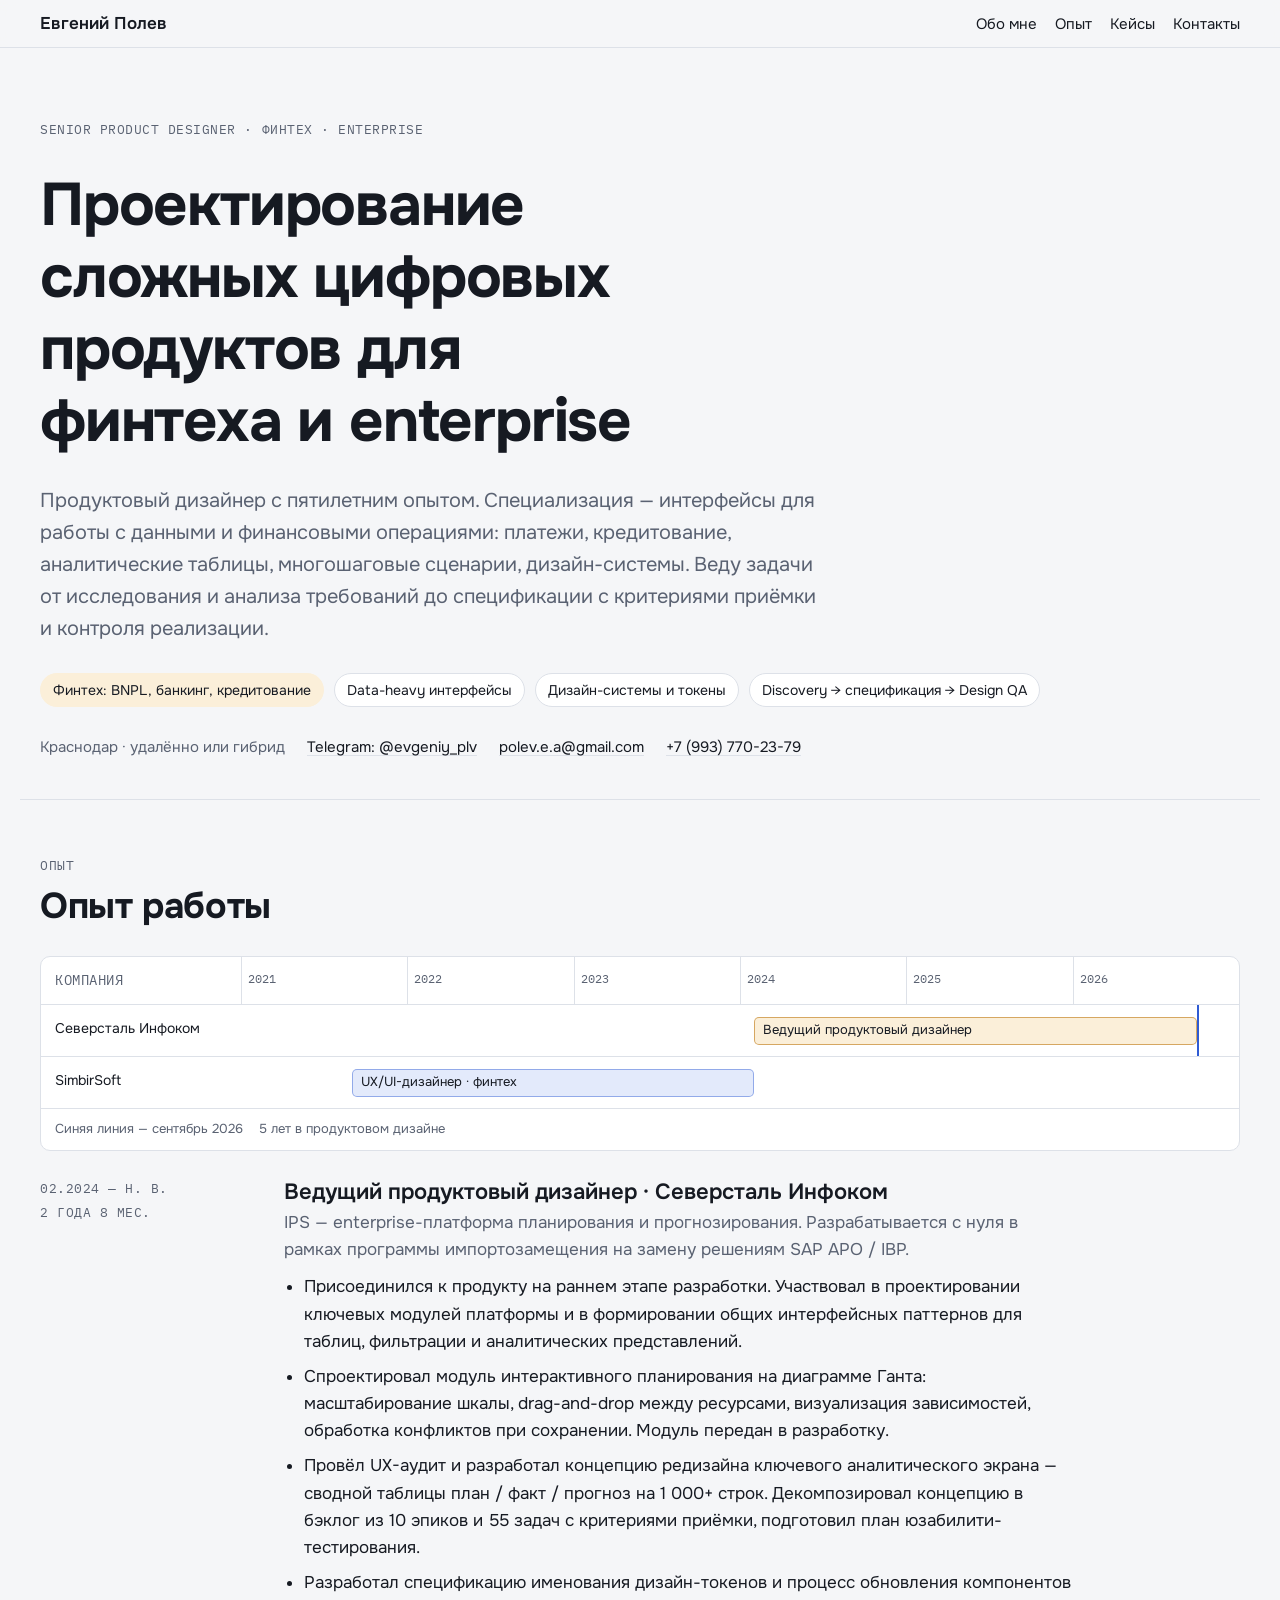
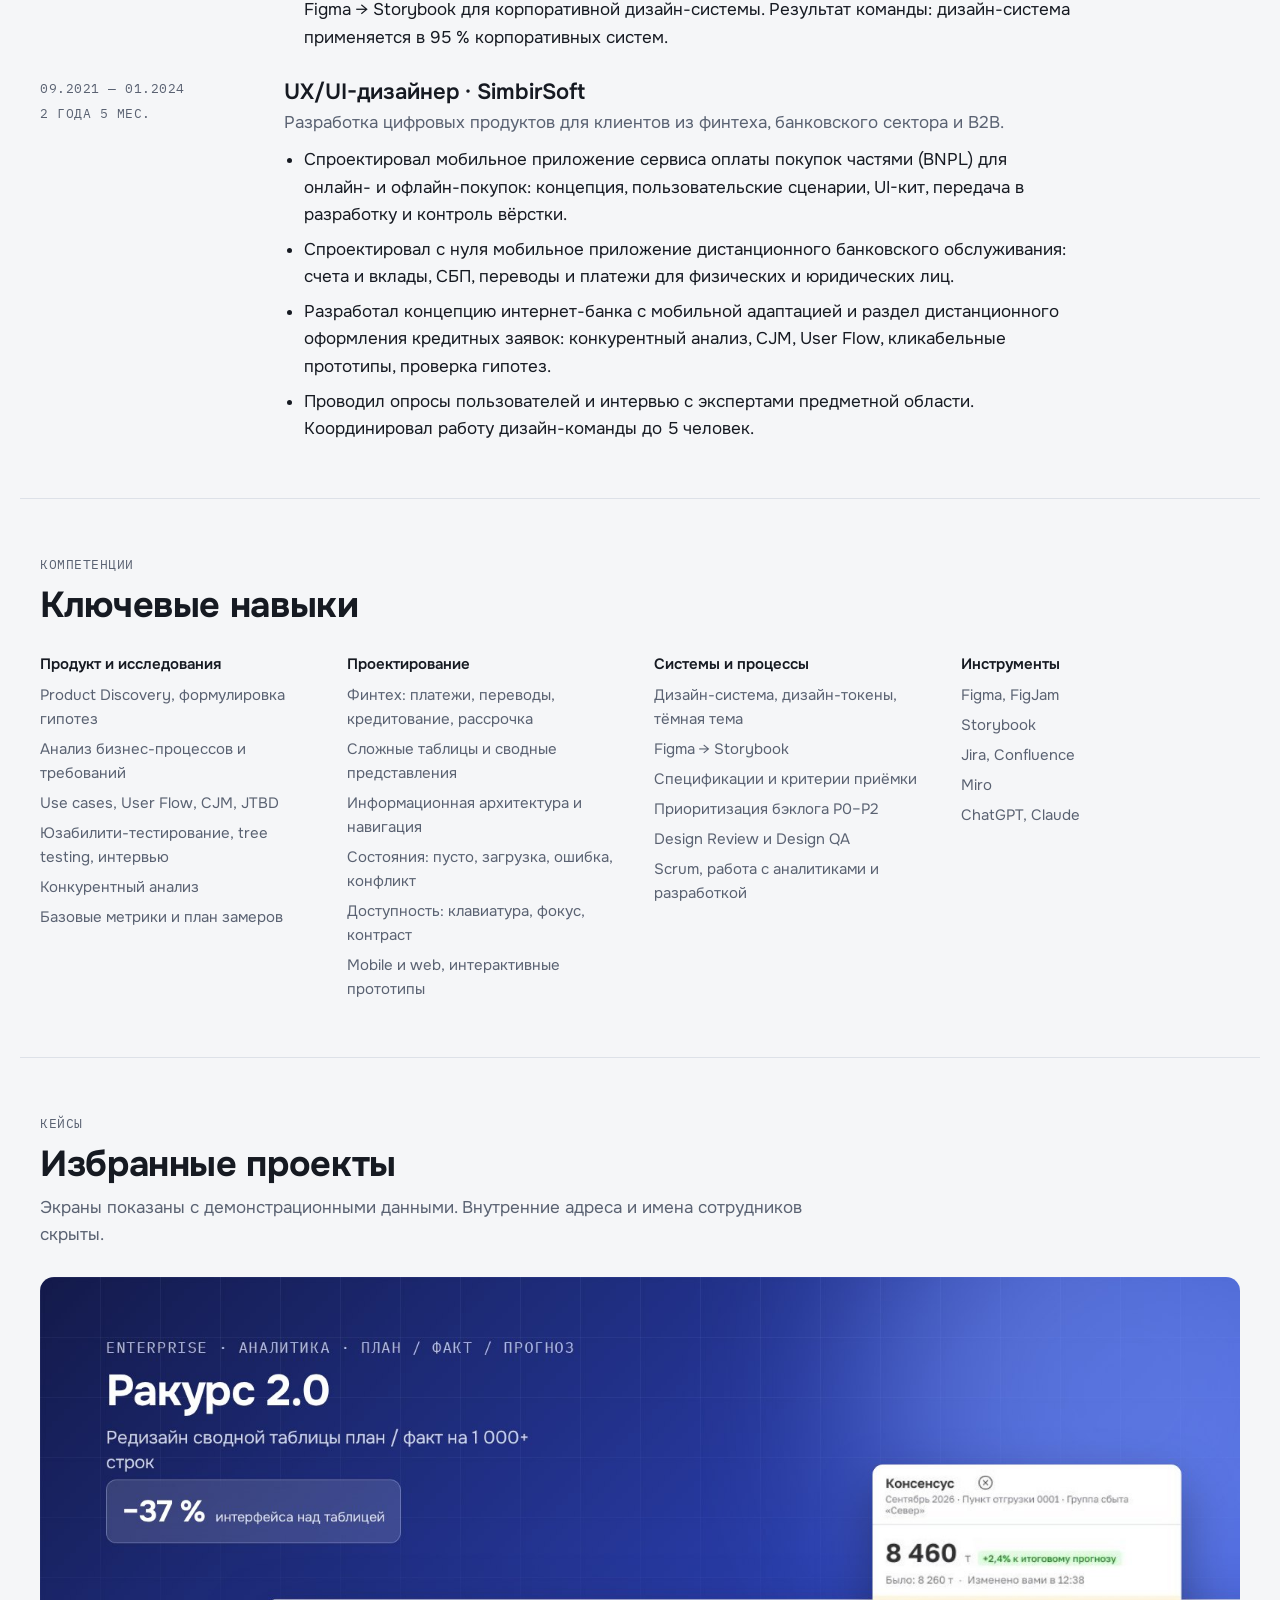
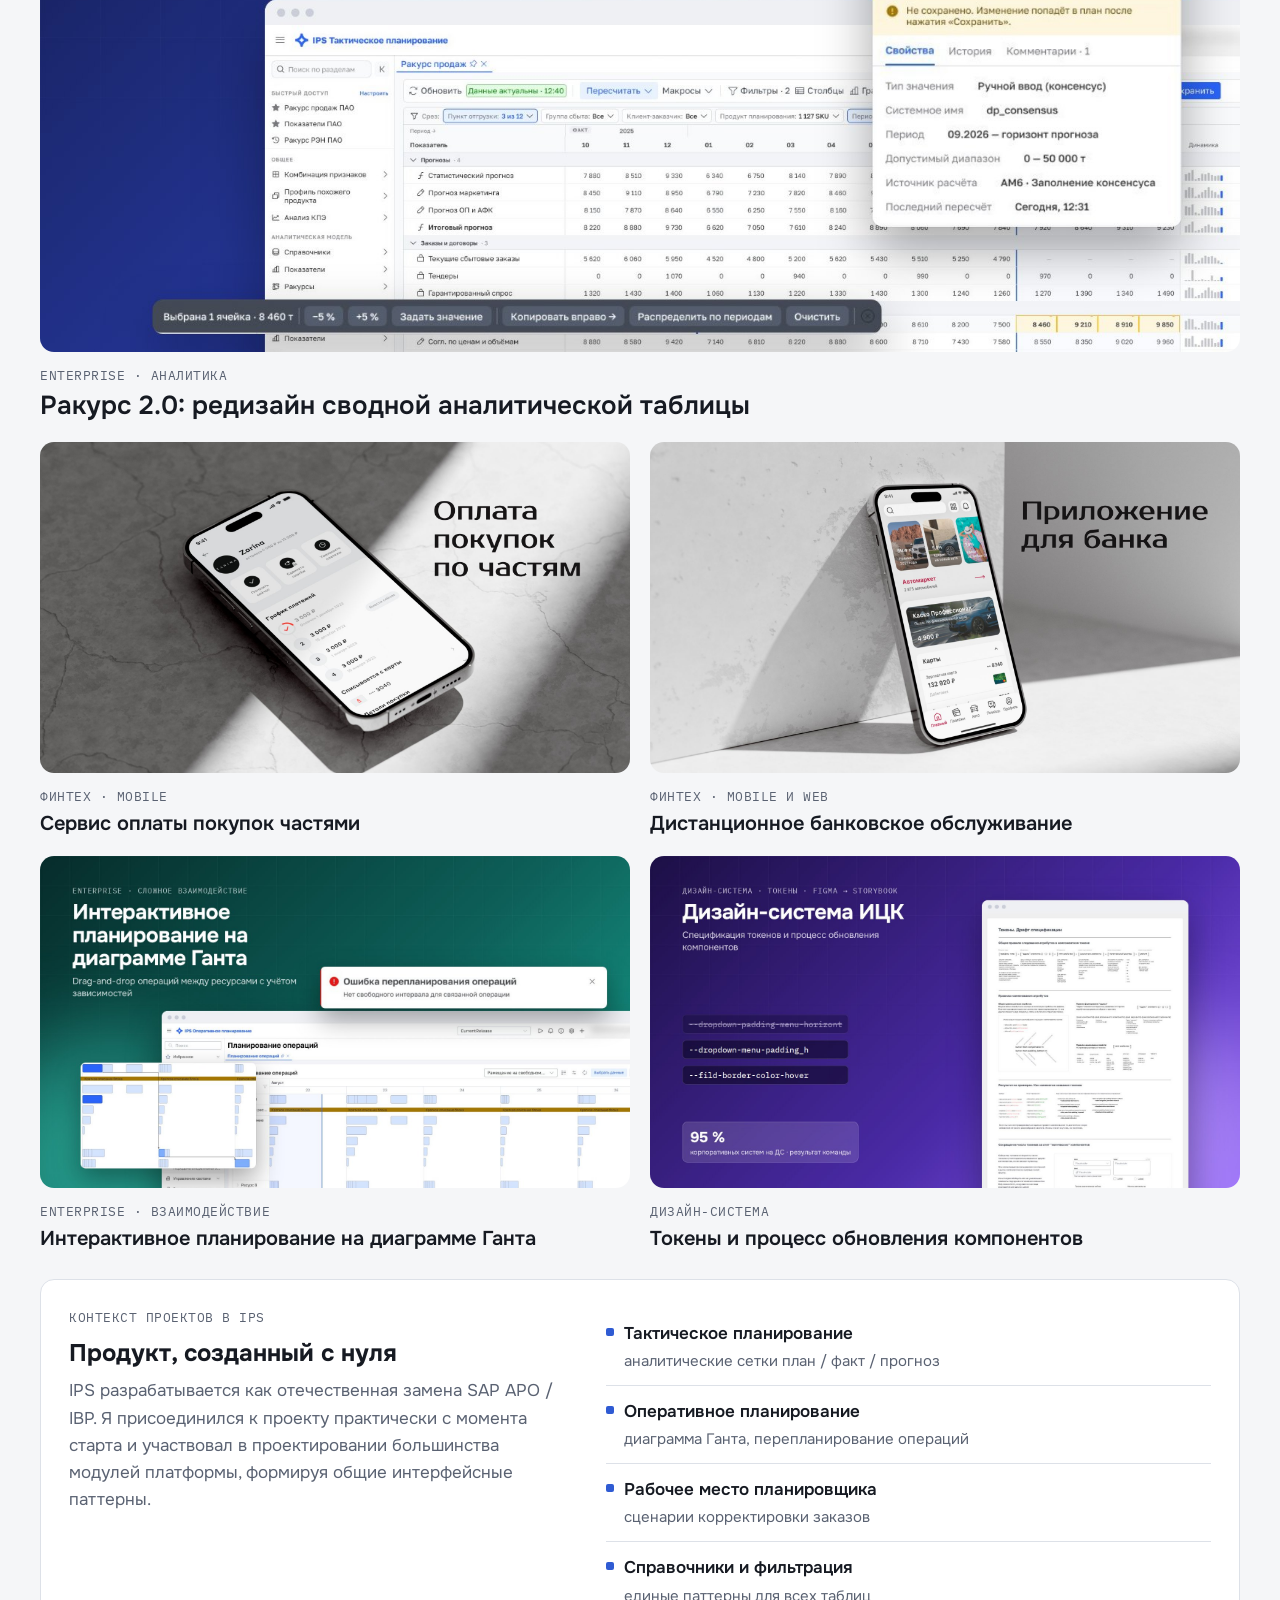
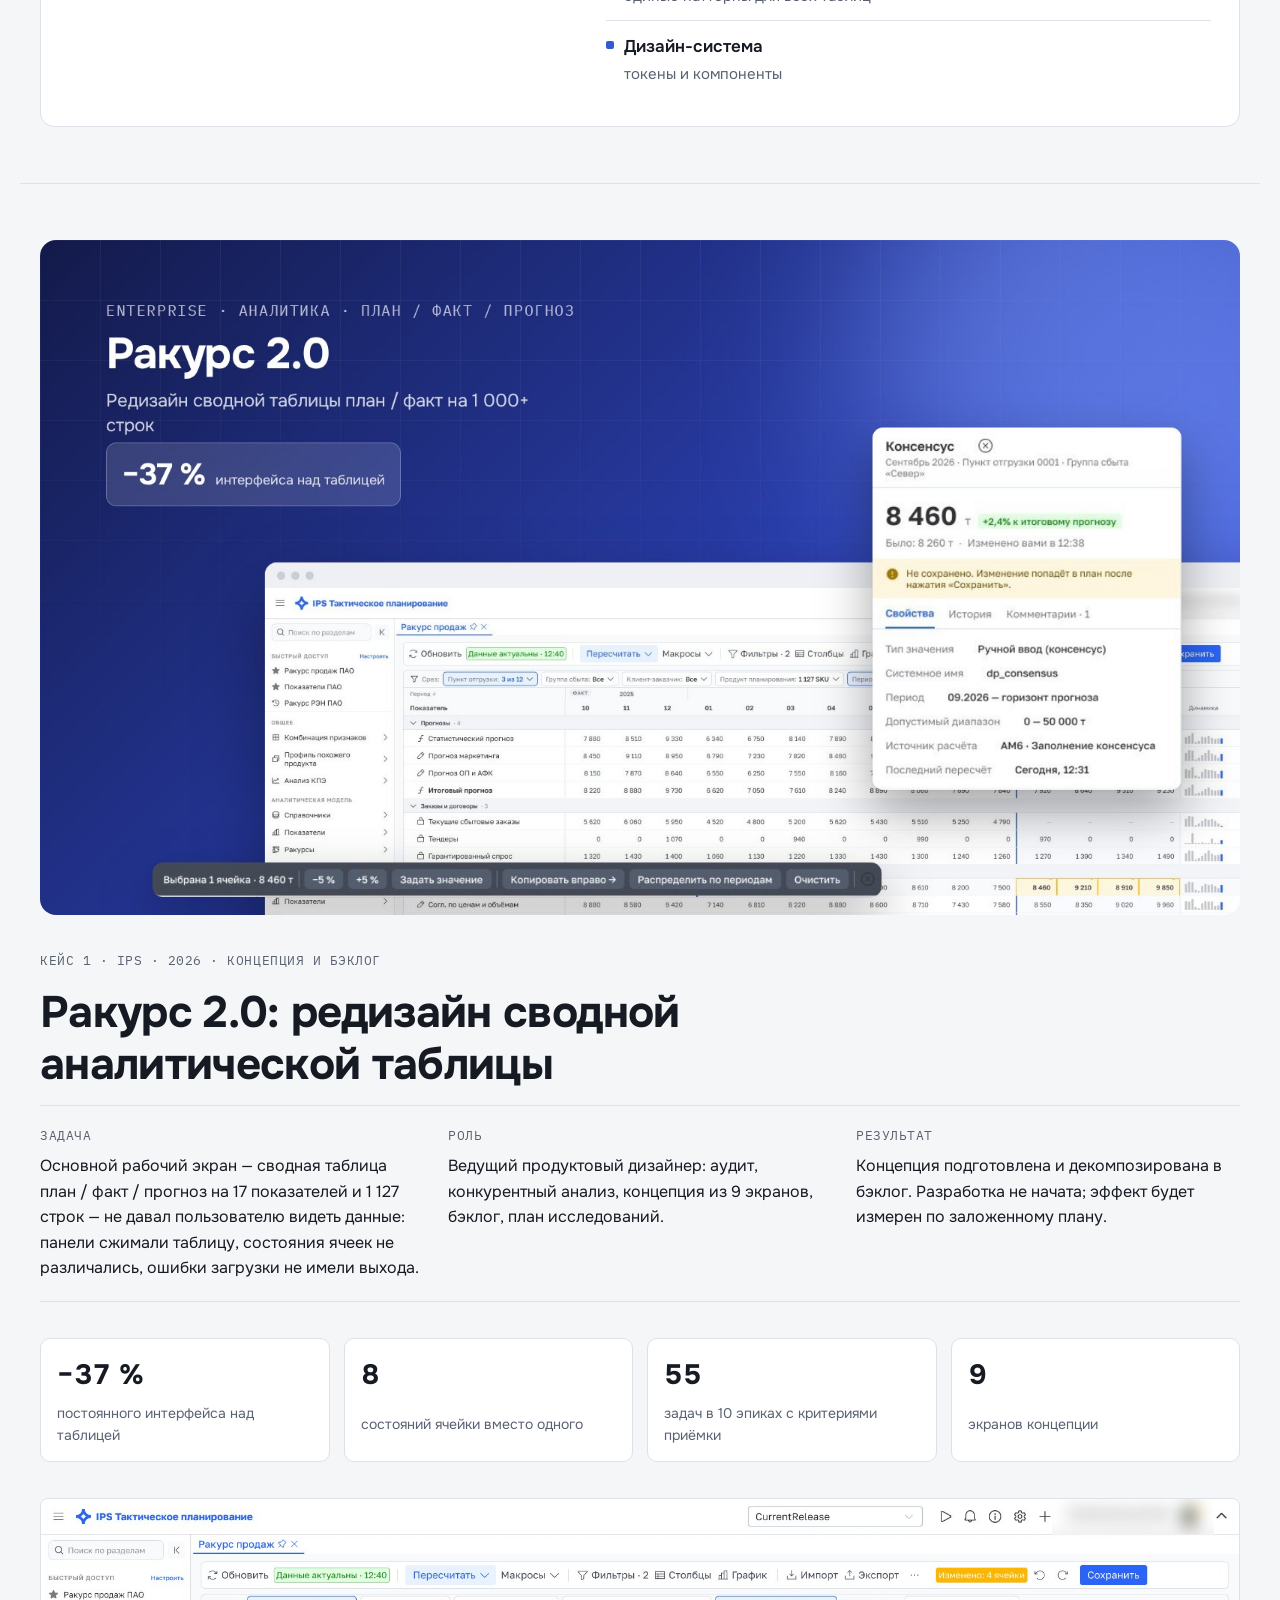
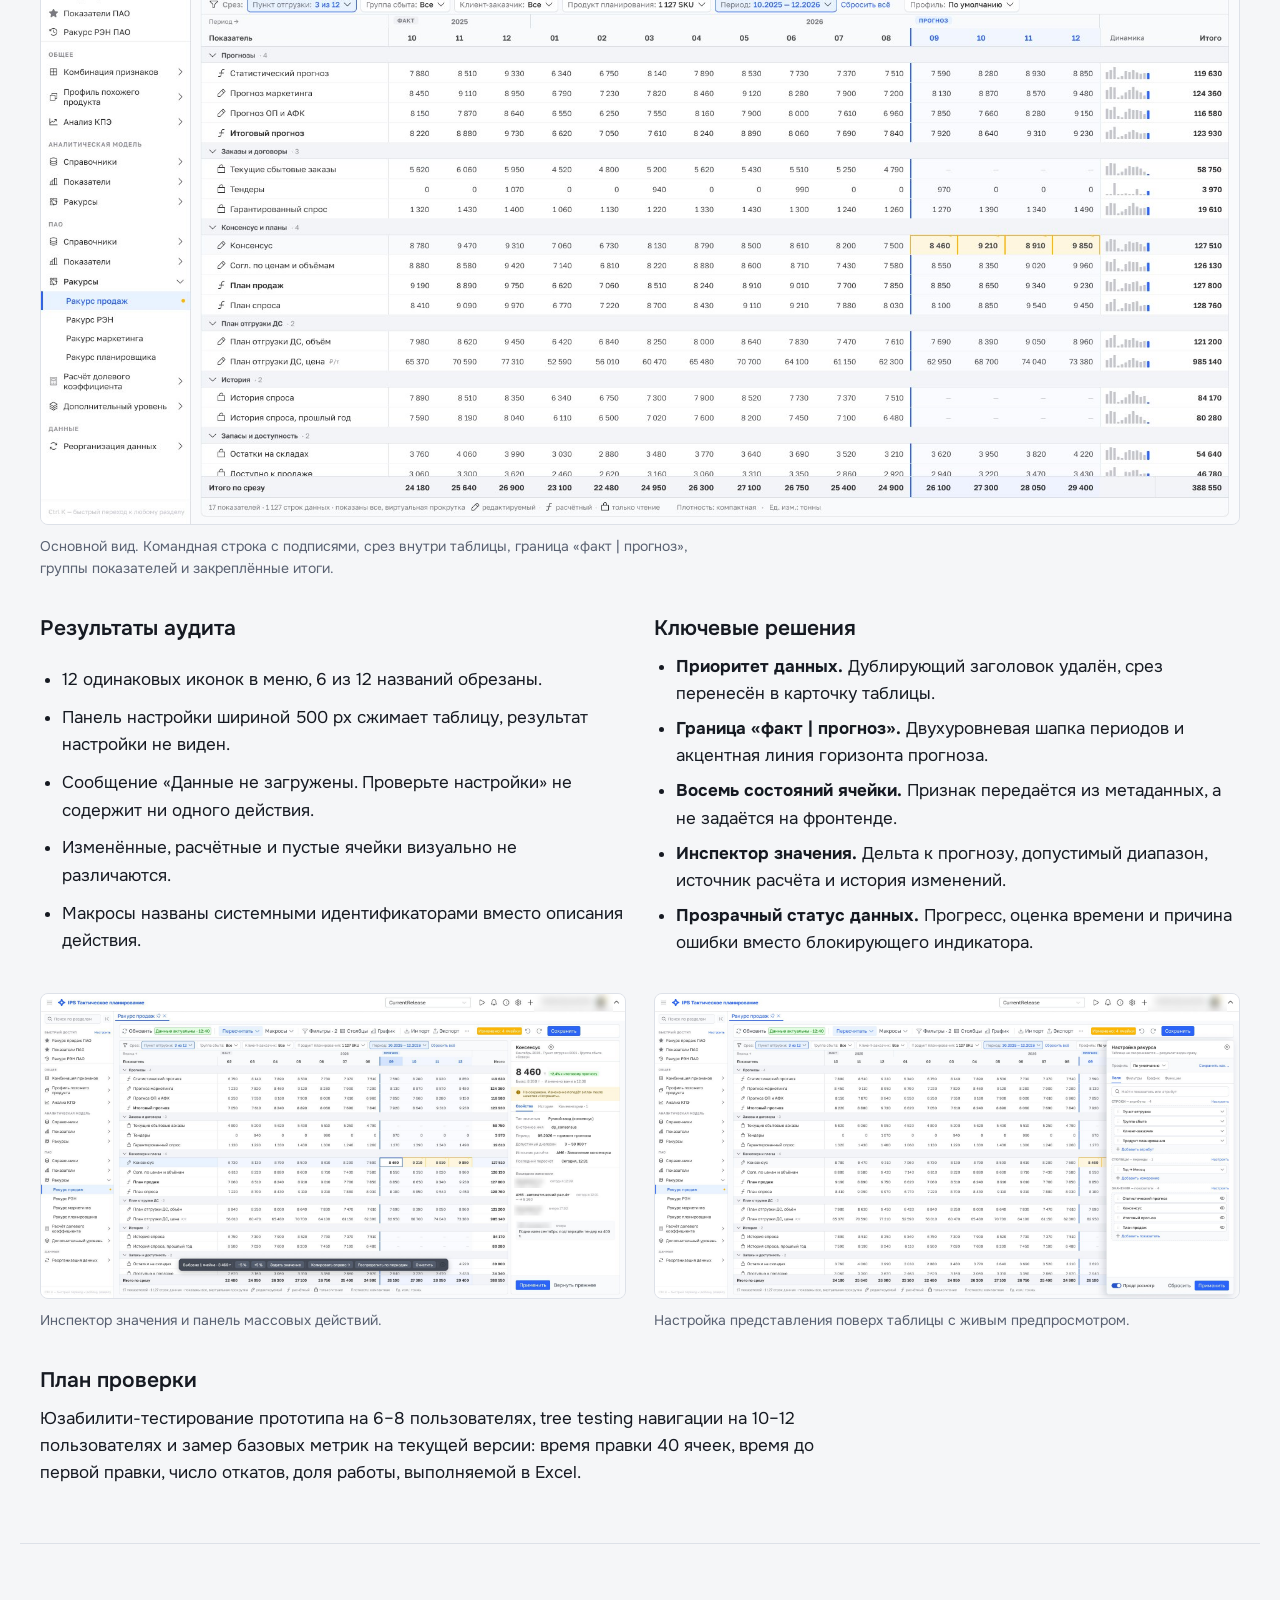
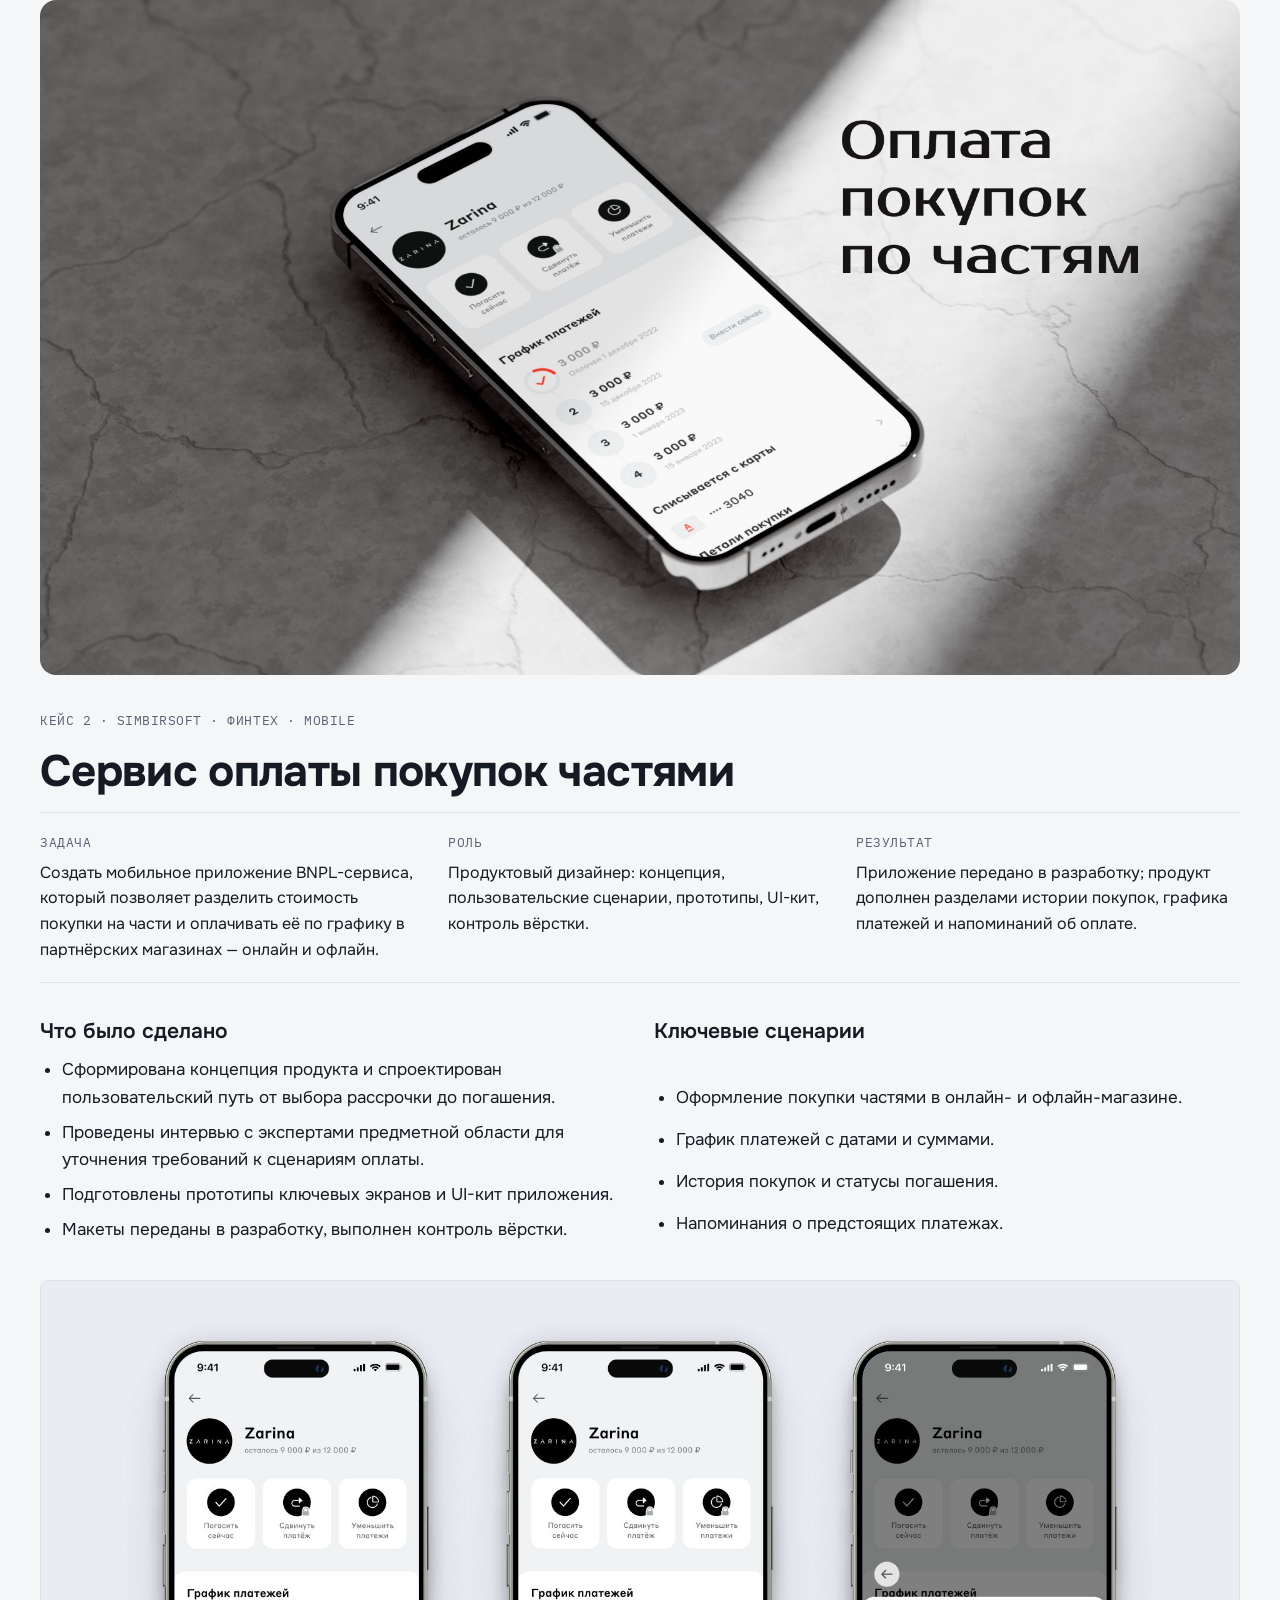
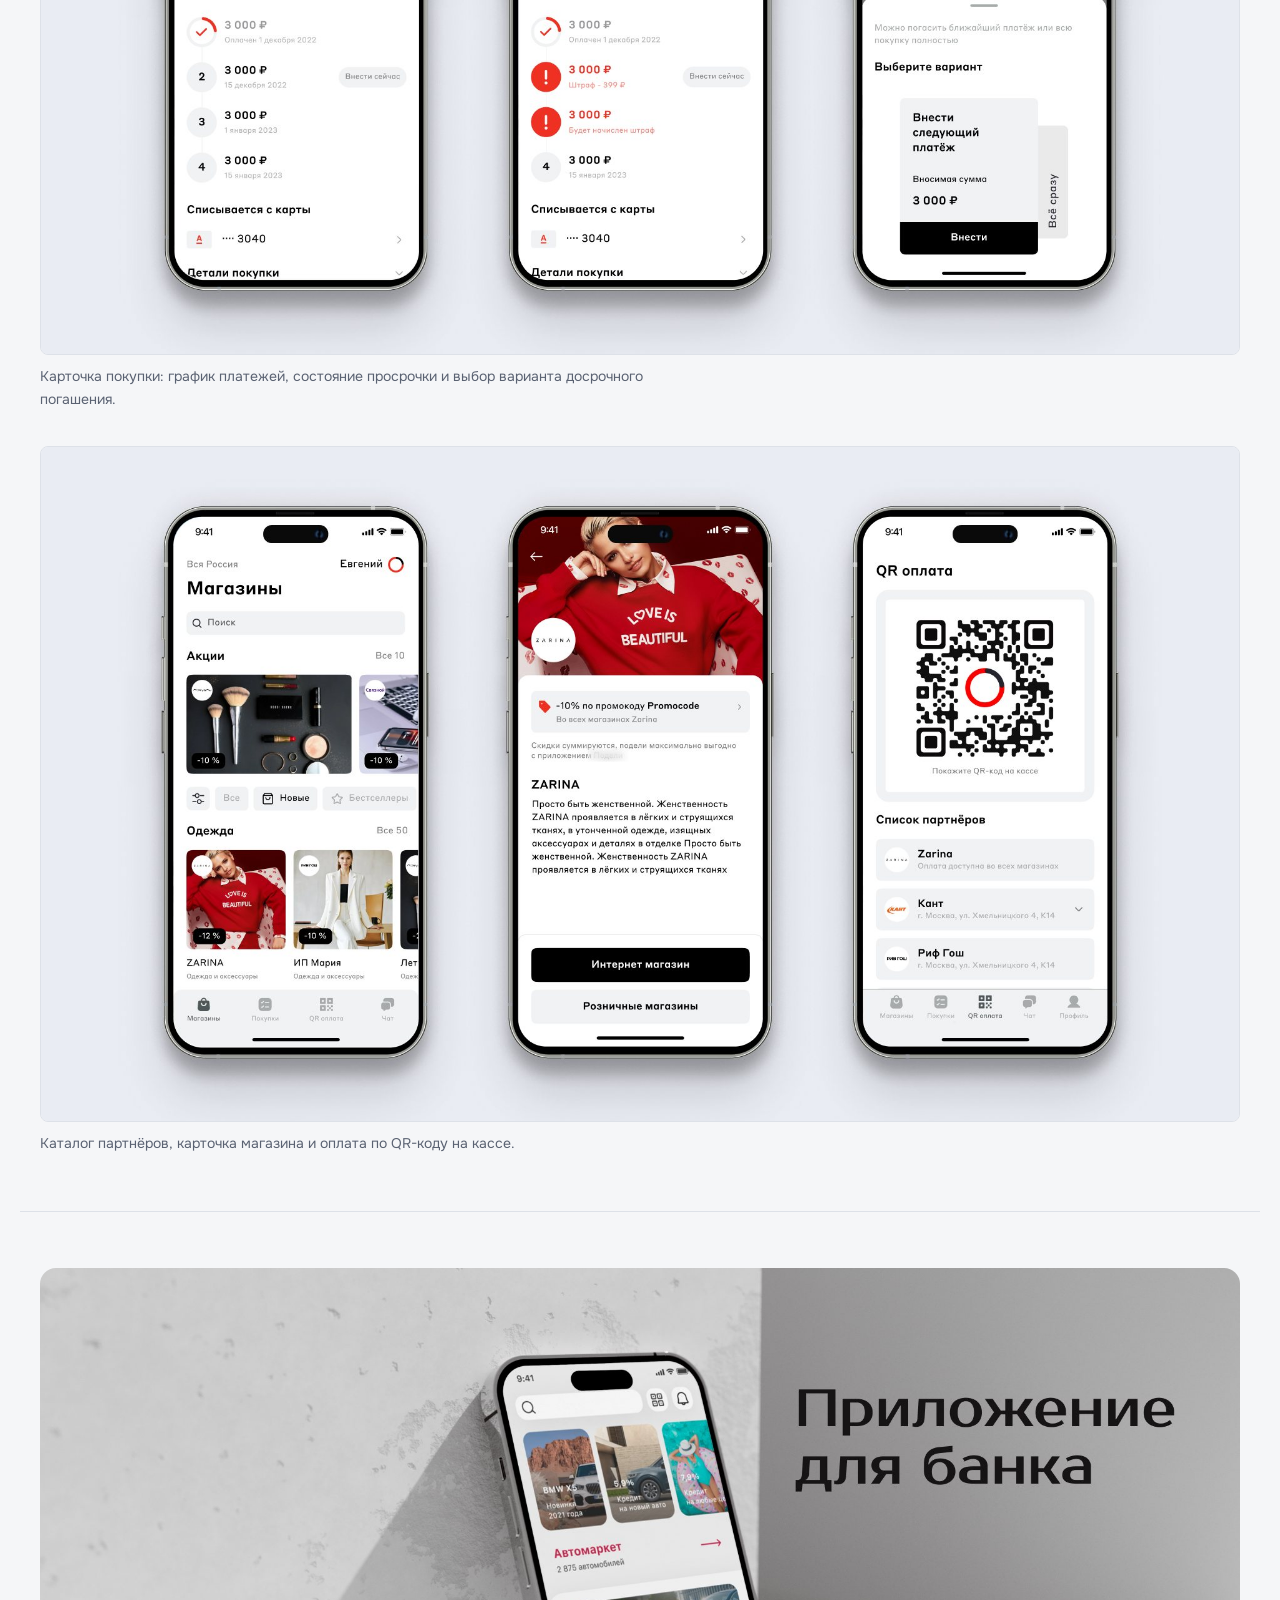
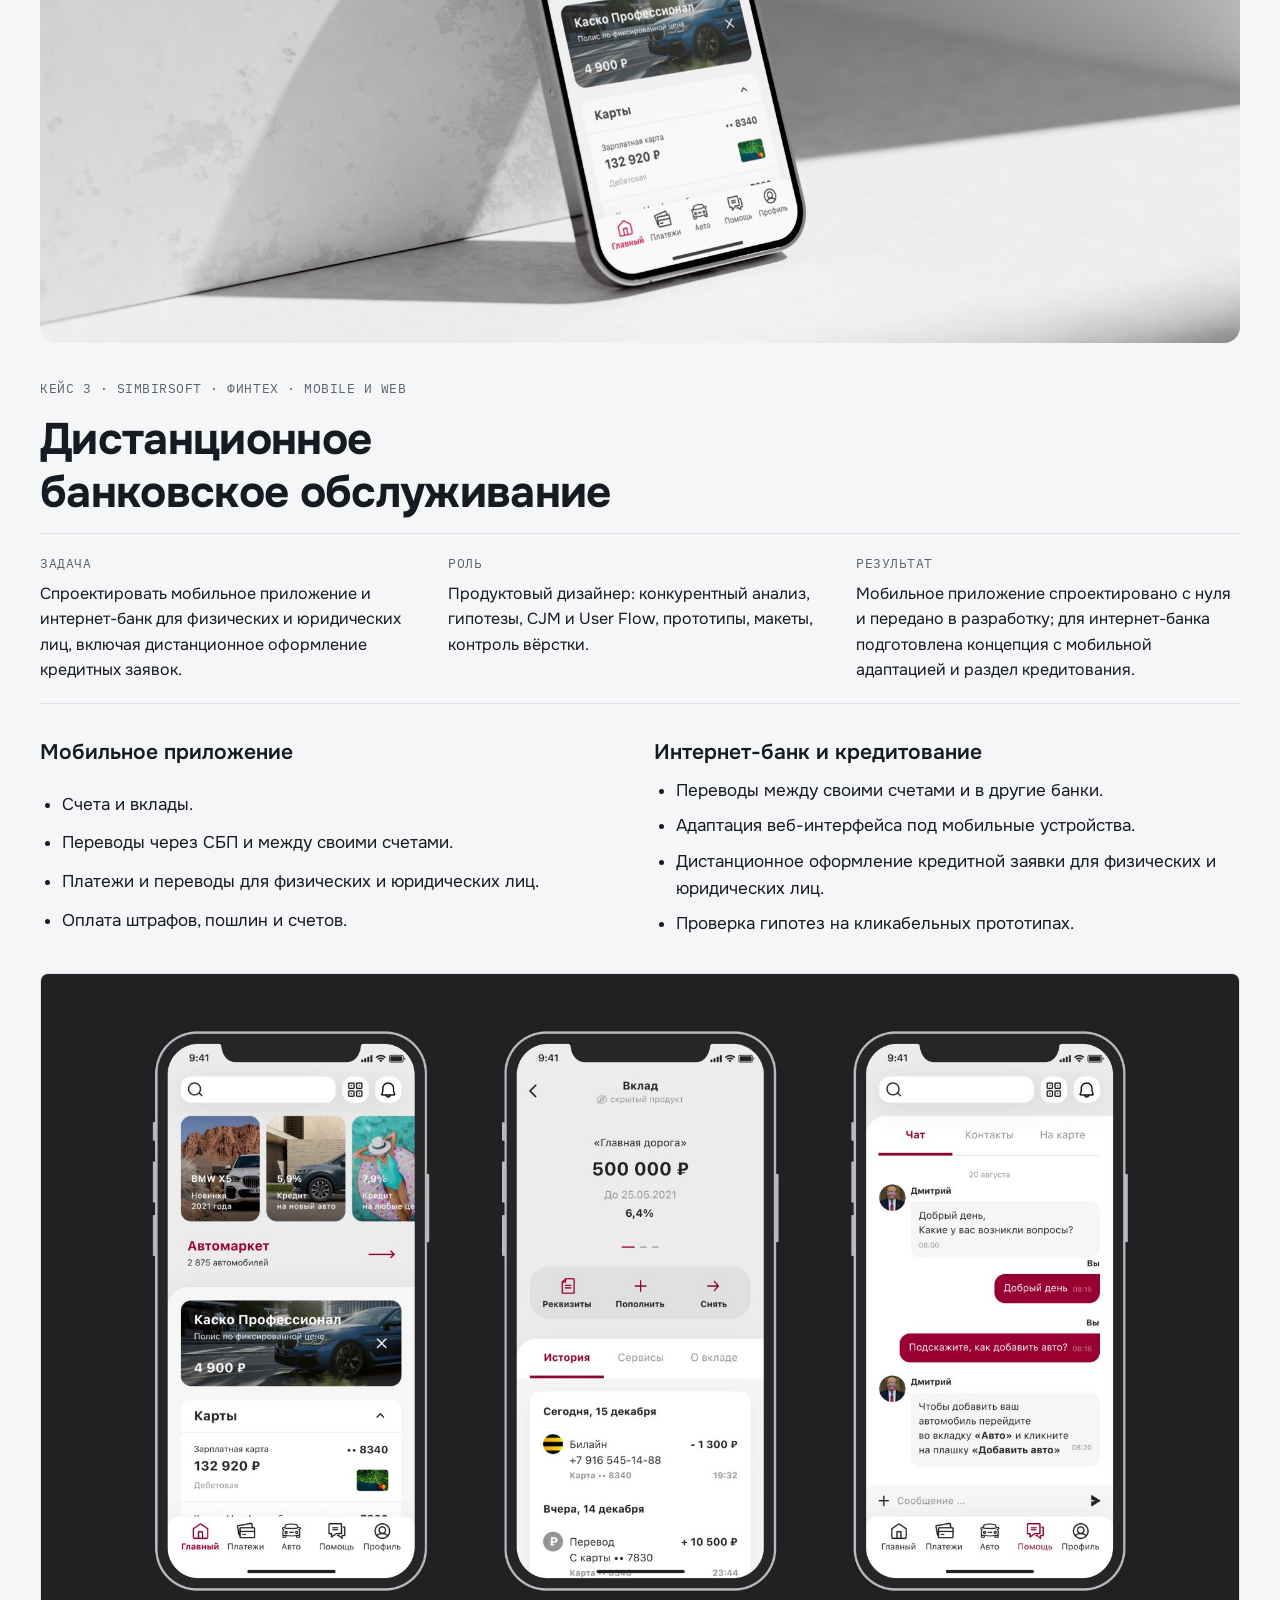
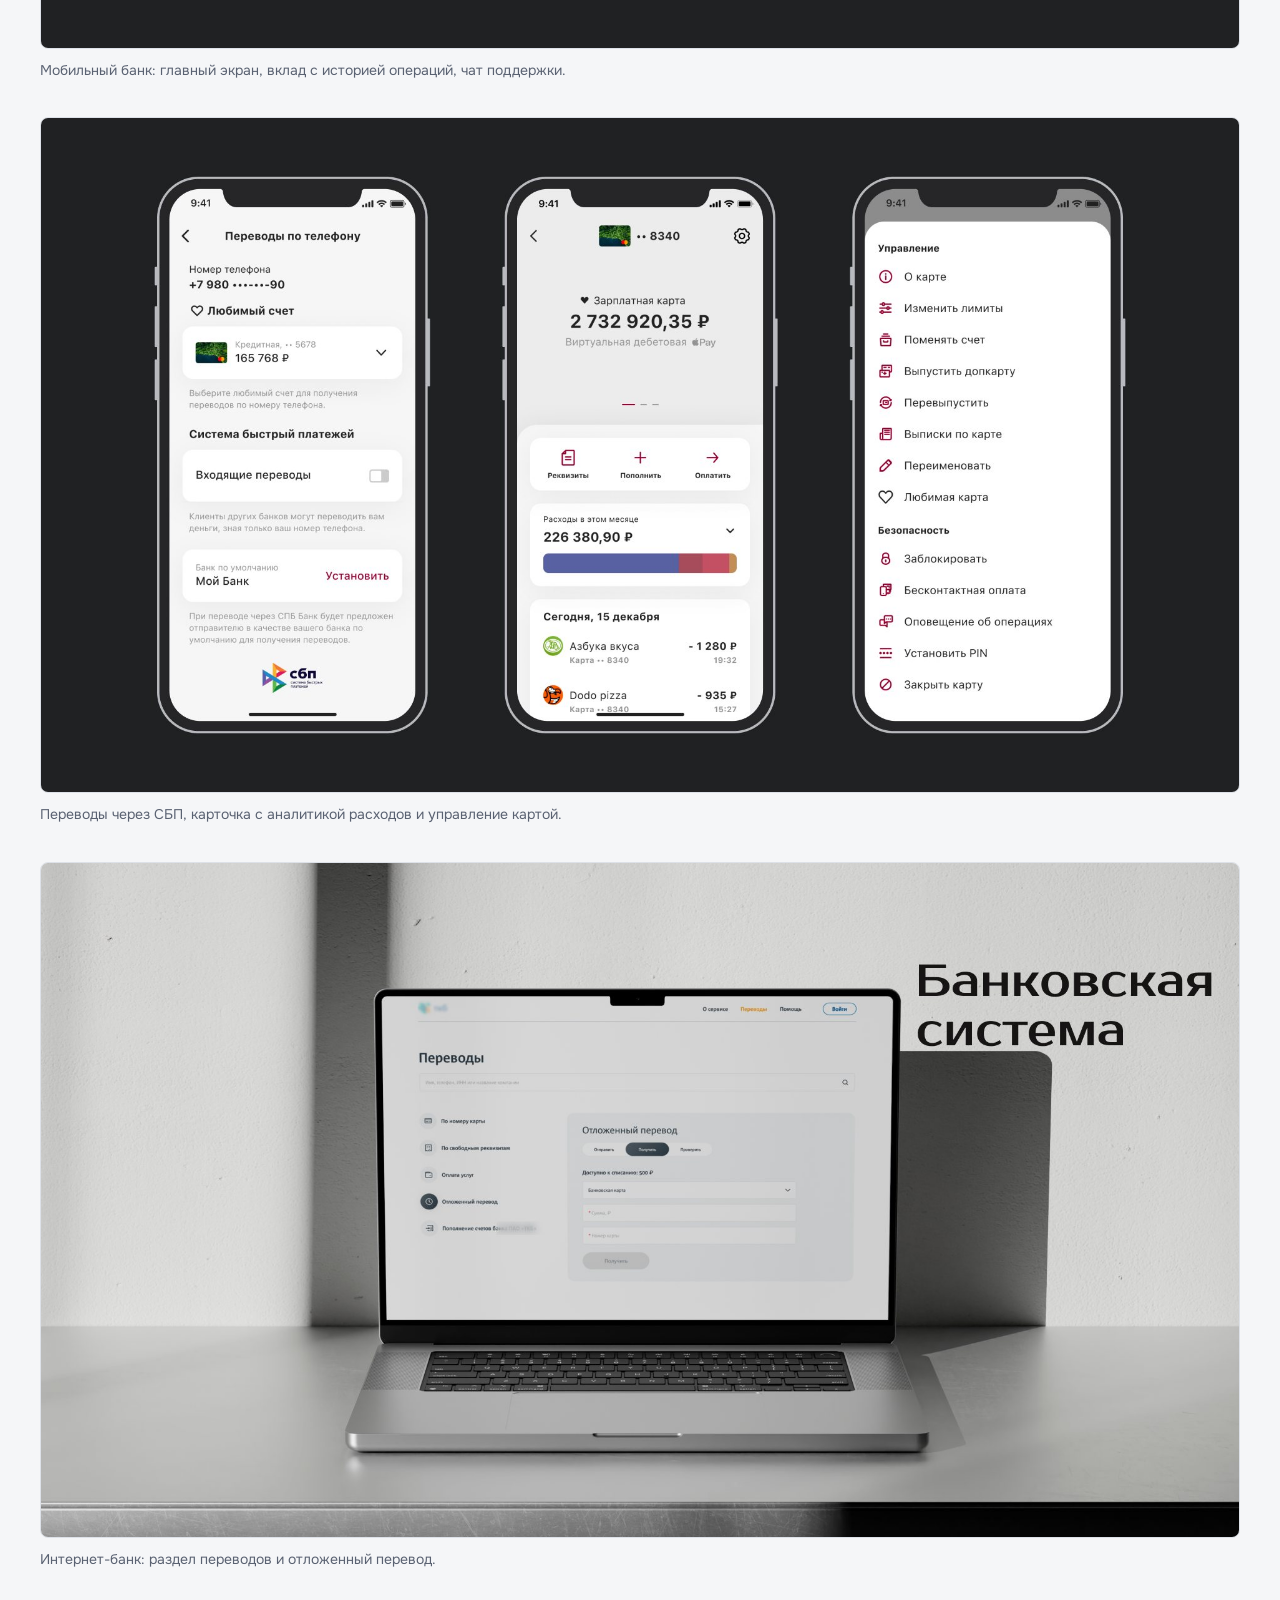
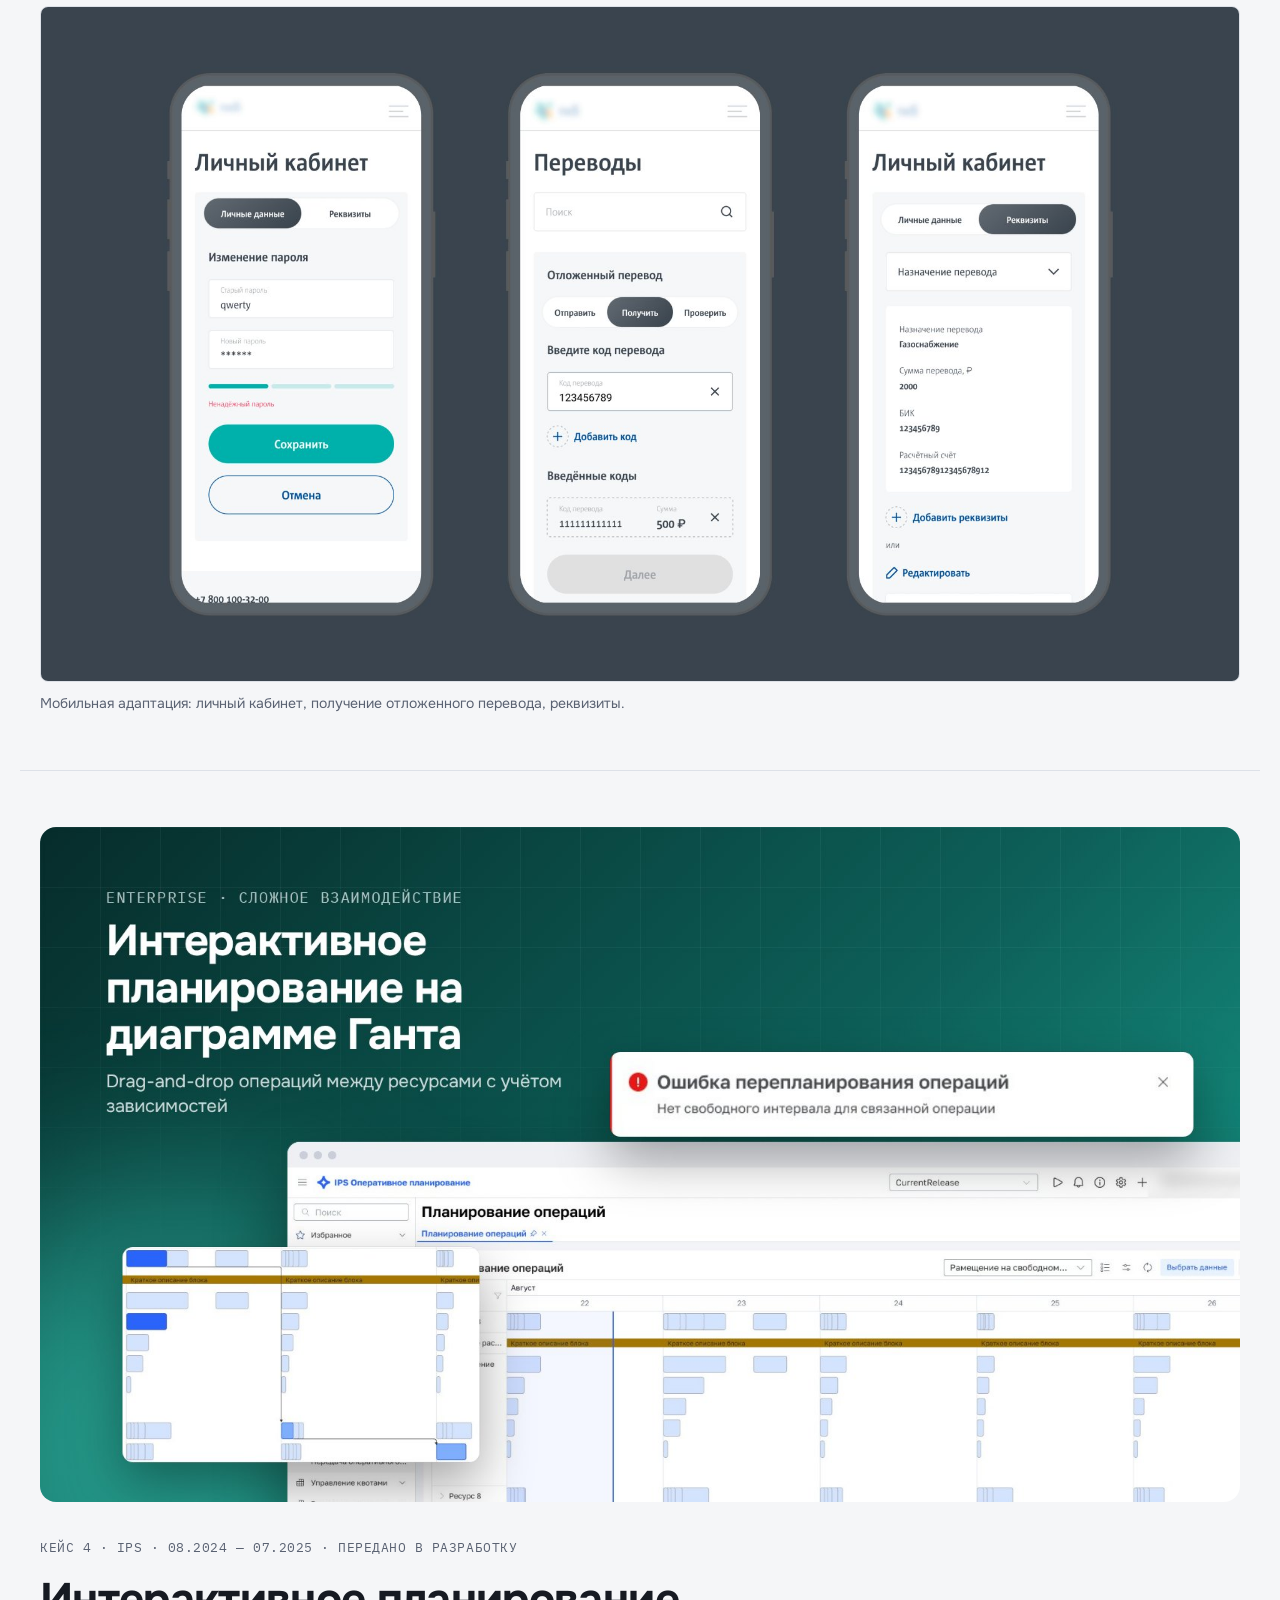
==== commit e9255f92: "Use Figma covers and screens for fintech cases - Replace typographic BNPL and banking covers with Fi" ====
--- a/index.html
+++ b/index.html
@@ -140,7 +140,7 @@
 /* case covers */
 .covers{display:grid;grid-template-columns:repeat(2,minmax(0,1fr));gap:20px}
 .cover-card{display:grid;gap:14px;align-content:start;text-decoration:none;color:var(--fg)}
-.cover-card img{border-radius:14px;aspect-ratio:16/10;object-fit:cover;width:100%;transition:transform .25s ease,box-shadow .25s ease}
+.cover-card img{border-radius:14px;aspect-ratio:16/9;object-fit:cover;width:100%;transition:transform .25s ease,box-shadow .25s ease}
 .cover-card:hover img{transform:translateY(-3px);box-shadow:0 18px 40px rgba(20,30,60,.18)}
 .cover-card div{display:grid;gap:4px}
 .cover-card h3{font-size:20px;font-weight:600}
@@ -157,7 +157,7 @@
 .modules li::before{content:"";position:absolute;left:0;top:20px;width:8px;height:8px;border-radius:2px;background:var(--plan)}
 .modules b{font-weight:600}
 .modules span{font-size:15px;color:var(--muted)}
-.case-cover{border-radius:16px;width:100%;aspect-ratio:16/10;object-fit:cover}
+.case-cover{border-radius:16px;width:100%;aspect-ratio:16/9;object-fit:cover}
 .summary{display:grid;grid-template-columns:repeat(3,minmax(0,1fr));gap:24px;padding:20px 0;border-block:1px solid var(--line)}
 .summary > div{display:grid;gap:6px;align-content:start}
 .summary p:not(.mono){font-size:16px}
@@ -283,11 +283,11 @@
       <p class="prose" style="color:var(--muted)">Экраны показаны с демонстрационными данными. Внутренние адреса и имена сотрудников скрыты.</p>
     </div>
     <div class="covers">
-      <a class="cover-card wide" href="#case-rakurs"><img src="assets/img/covers/rakurs.jpg" alt="" width="1600" height="1000"><div><span class="mono">Enterprise · аналитика</span><h3>Ракурс 2.0: редизайн сводной аналитической таблицы</h3></div></a>
-      <a class="cover-card" href="#case-bnpl"><img src="assets/img/covers/bnpl.jpg" alt="" width="1600" height="1000" loading="lazy"><div><span class="mono">Финтех · mobile</span><h3>Сервис оплаты покупок частями</h3></div></a>
-      <a class="cover-card" href="#case-bank"><img src="assets/img/covers/bank.jpg" alt="" width="1600" height="1000" loading="lazy"><div><span class="mono">Финтех · mobile и web</span><h3>Дистанционное банковское обслуживание</h3></div></a>
-      <a class="cover-card" href="#case-gantt"><img src="assets/img/covers/gantt.jpg" alt="" width="1600" height="1000" loading="lazy"><div><span class="mono">Enterprise · взаимодействие</span><h3>Интерактивное планирование на диаграмме Ганта</h3></div></a>
-      <a class="cover-card" href="#case-ds"><img src="assets/img/covers/ds.jpg" alt="" width="1600" height="1000" loading="lazy"><div><span class="mono">Дизайн-система</span><h3>Токены и процесс обновления компонентов</h3></div></a>
+      <a class="cover-card wide" href="#case-rakurs"><img src="assets/img/covers/rakurs.jpg" alt="" width="1600" height="900"><div><span class="mono">Enterprise · аналитика</span><h3>Ракурс 2.0: редизайн сводной аналитической таблицы</h3></div></a>
+      <a class="cover-card" href="#case-bnpl"><img src="assets/img/covers/bnpl.jpg" alt="" width="1920" height="1080" loading="lazy"><div><span class="mono">Финтех · mobile</span><h3>Сервис оплаты покупок частями</h3></div></a>
+      <a class="cover-card" href="#case-bank"><img src="assets/img/covers/bank.jpg" alt="" width="1920" height="1080" loading="lazy"><div><span class="mono">Финтех · mobile и web</span><h3>Дистанционное банковское обслуживание</h3></div></a>
+      <a class="cover-card" href="#case-gantt"><img src="assets/img/covers/gantt.jpg" alt="" width="1600" height="900" loading="lazy"><div><span class="mono">Enterprise · взаимодействие</span><h3>Интерактивное планирование на диаграмме Ганта</h3></div></a>
+      <a class="cover-card" href="#case-ds"><img src="assets/img/covers/ds.jpg" alt="" width="1600" height="900" loading="lazy"><div><span class="mono">Дизайн-система</span><h3>Токены и процесс обновления компонентов</h3></div></a>
     </div>
 
     <div class="ips">
@@ -310,7 +310,7 @@
 <!-- CASE: RAKURS -->
 <section class="case" id="case-rakurs">
   <div class="wrap">
-    <img class="case-cover" src="assets/img/covers/rakurs.jpg" alt="Обложка кейса «Ракурс 2.0»" width="1600" height="1000" loading="lazy">
+    <img class="case-cover" src="assets/img/covers/rakurs.jpg" alt="Обложка кейса «Ракурс 2.0»" width="1600" height="900" loading="lazy">
     <div class="case-head">
       <p class="mono">Кейс 1 · IPS · 2026 · концепция и бэклог</p>
       <h2>Ракурс 2.0: редизайн сводной аналитической таблицы</h2>
@@ -371,7 +371,7 @@
 <!-- CASE: BNPL -->
 <section class="case" id="case-bnpl">
   <div class="wrap">
-    <img class="case-cover" src="assets/img/covers/bnpl.jpg" alt="Обложка кейса «Сервис оплаты покупок частями»" width="1600" height="1000" loading="lazy">
+    <img class="case-cover" src="assets/img/covers/bnpl.jpg" alt="Обложка кейса «Сервис оплаты покупок частями»" width="1920" height="1080" loading="lazy">
     <div class="case-head">
       <p class="mono">Кейс 2 · SimbirSoft · финтех · mobile</p>
       <h2>Сервис оплаты покупок частями</h2>
@@ -401,13 +401,21 @@
         </ul>
       </div>
     </div>
+    <figure class="fig">
+      <img src="assets/img/fintech/bnpl-1.jpg" alt="Три экрана покупки в рассрочку: график платежей, просроченный платёж со штрафом и выбор варианта погашения" loading="lazy" width="1920" height="1080">
+      <figcaption>Карточка покупки: график платежей, состояние просрочки и выбор варианта досрочного погашения.</figcaption>
+    </figure>
+    <figure class="fig">
+      <img src="assets/img/fintech/bnpl-2.jpg" alt="Три экрана: каталог магазинов-партнёров, карточка магазина и оплата по QR-коду" loading="lazy" width="1920" height="1080">
+      <figcaption>Каталог партнёров, карточка магазина и оплата по QR-коду на кассе.</figcaption>
+    </figure>
   </div>
 </section>
 
 <!-- CASE: BANK -->
 <section class="case" id="case-bank">
   <div class="wrap">
-    <img class="case-cover" src="assets/img/covers/bank.jpg" alt="Обложка кейса «Дистанционное банковское обслуживание»" width="1600" height="1000" loading="lazy">
+    <img class="case-cover" src="assets/img/covers/bank.jpg" alt="Обложка кейса «Дистанционное банковское обслуживание»" width="1920" height="1080" loading="lazy">
     <div class="case-head">
       <p class="mono">Кейс 3 · SimbirSoft · финтех · mobile и web</p>
       <h2>Дистанционное банковское обслуживание</h2>
@@ -437,13 +445,29 @@
         </ul>
       </div>
     </div>
+    <figure class="fig">
+      <img src="assets/img/fintech/bank-mobile-1.jpg" alt="Три экрана мобильного банка: главный экран с картами, карточка вклада с историей операций, чат поддержки" loading="lazy" width="1920" height="1080">
+      <figcaption>Мобильный банк: главный экран, вклад с историей операций, чат поддержки.</figcaption>
+    </figure>
+    <figure class="fig">
+      <img src="assets/img/fintech/bank-mobile-2.jpg" alt="Три экрана: переводы по номеру телефона через СБП, карточка карты с расходами за месяц, управление картой" loading="lazy" width="1920" height="1080">
+      <figcaption>Переводы через СБП, карточка с аналитикой расходов и управление картой.</figcaption>
+    </figure>
+    <figure class="fig">
+      <img src="assets/img/fintech/bank-web-cover.jpg" alt="Интернет-банк на ноутбуке: раздел переводов, форма отложенного перевода" loading="lazy" width="1920" height="1080">
+      <figcaption>Интернет-банк: раздел переводов и отложенный перевод.</figcaption>
+    </figure>
+    <figure class="fig">
+      <img src="assets/img/fintech/bank-web-2.jpg" alt="Мобильная версия интернет-банка: личный кабинет, ввод кода отложенного перевода, реквизиты" loading="lazy" width="1920" height="1080">
+      <figcaption>Мобильная адаптация: личный кабинет, получение отложенного перевода, реквизиты.</figcaption>
+    </figure>
   </div>
 </section>
 
 <!-- CASE: GANTT -->
 <section class="case" id="case-gantt">
   <div class="wrap">
-    <img class="case-cover" src="assets/img/covers/gantt.jpg" alt="Обложка кейса «Интерактивное планирование на диаграмме Ганта»" width="1600" height="1000" loading="lazy">
+    <img class="case-cover" src="assets/img/covers/gantt.jpg" alt="Обложка кейса «Интерактивное планирование на диаграмме Ганта»" width="1600" height="900" loading="lazy">
     <div class="case-head">
       <p class="mono">Кейс 4 · IPS · 08.2024 — 07.2025 · передано в разработку</p>
       <h2>Интерактивное планирование на диаграмме Ганта</h2>
@@ -490,7 +514,7 @@
 <!-- CASE: DS -->
 <section class="case" id="case-ds">
   <div class="wrap">
-    <img class="case-cover" src="assets/img/covers/ds.jpg" alt="Обложка кейса «Дизайн-система ИЦК»" width="1600" height="1000" loading="lazy">
+    <img class="case-cover" src="assets/img/covers/ds.jpg" alt="Обложка кейса «Дизайн-система ИЦК»" width="1600" height="900" loading="lazy">
     <div class="case-head">
       <p class="mono">Кейс 5 · дизайн-система ИЦК · командный проект</p>
       <h2>Токены и процесс обновления компонентов</h2>
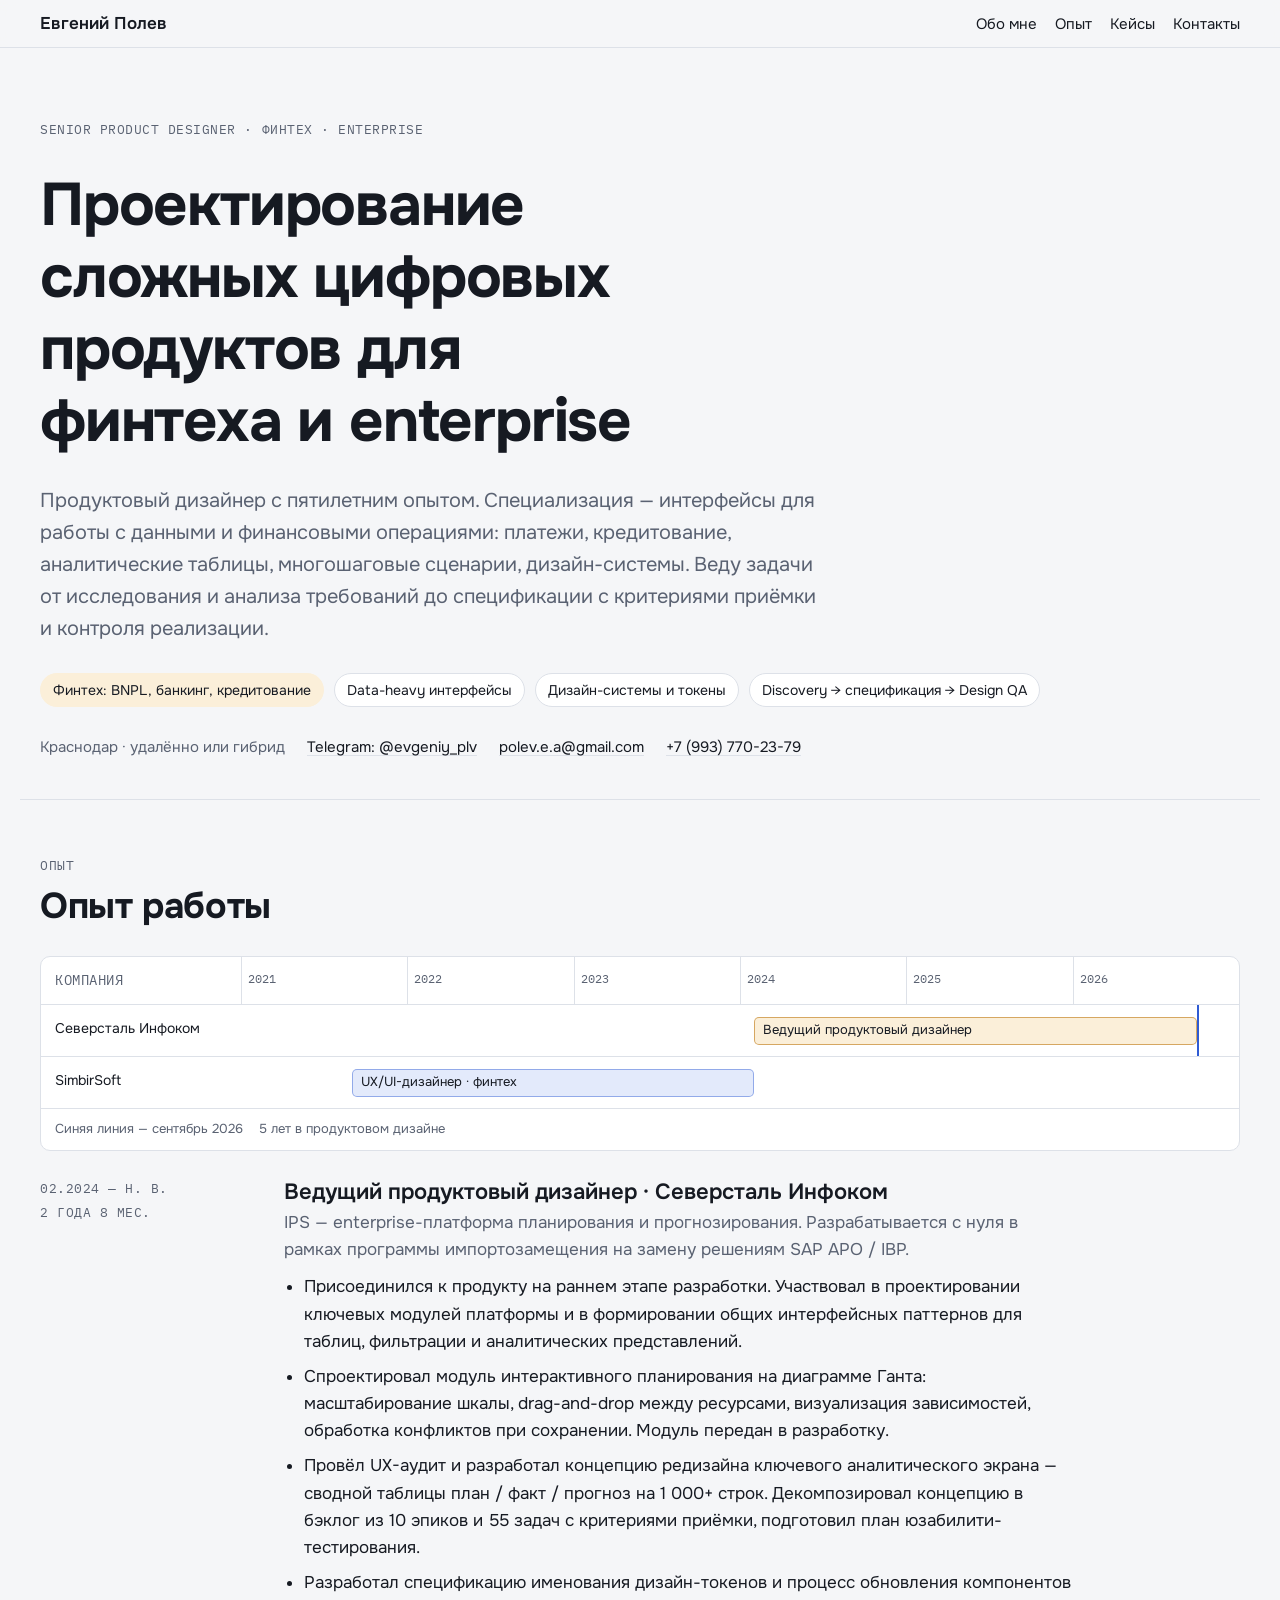
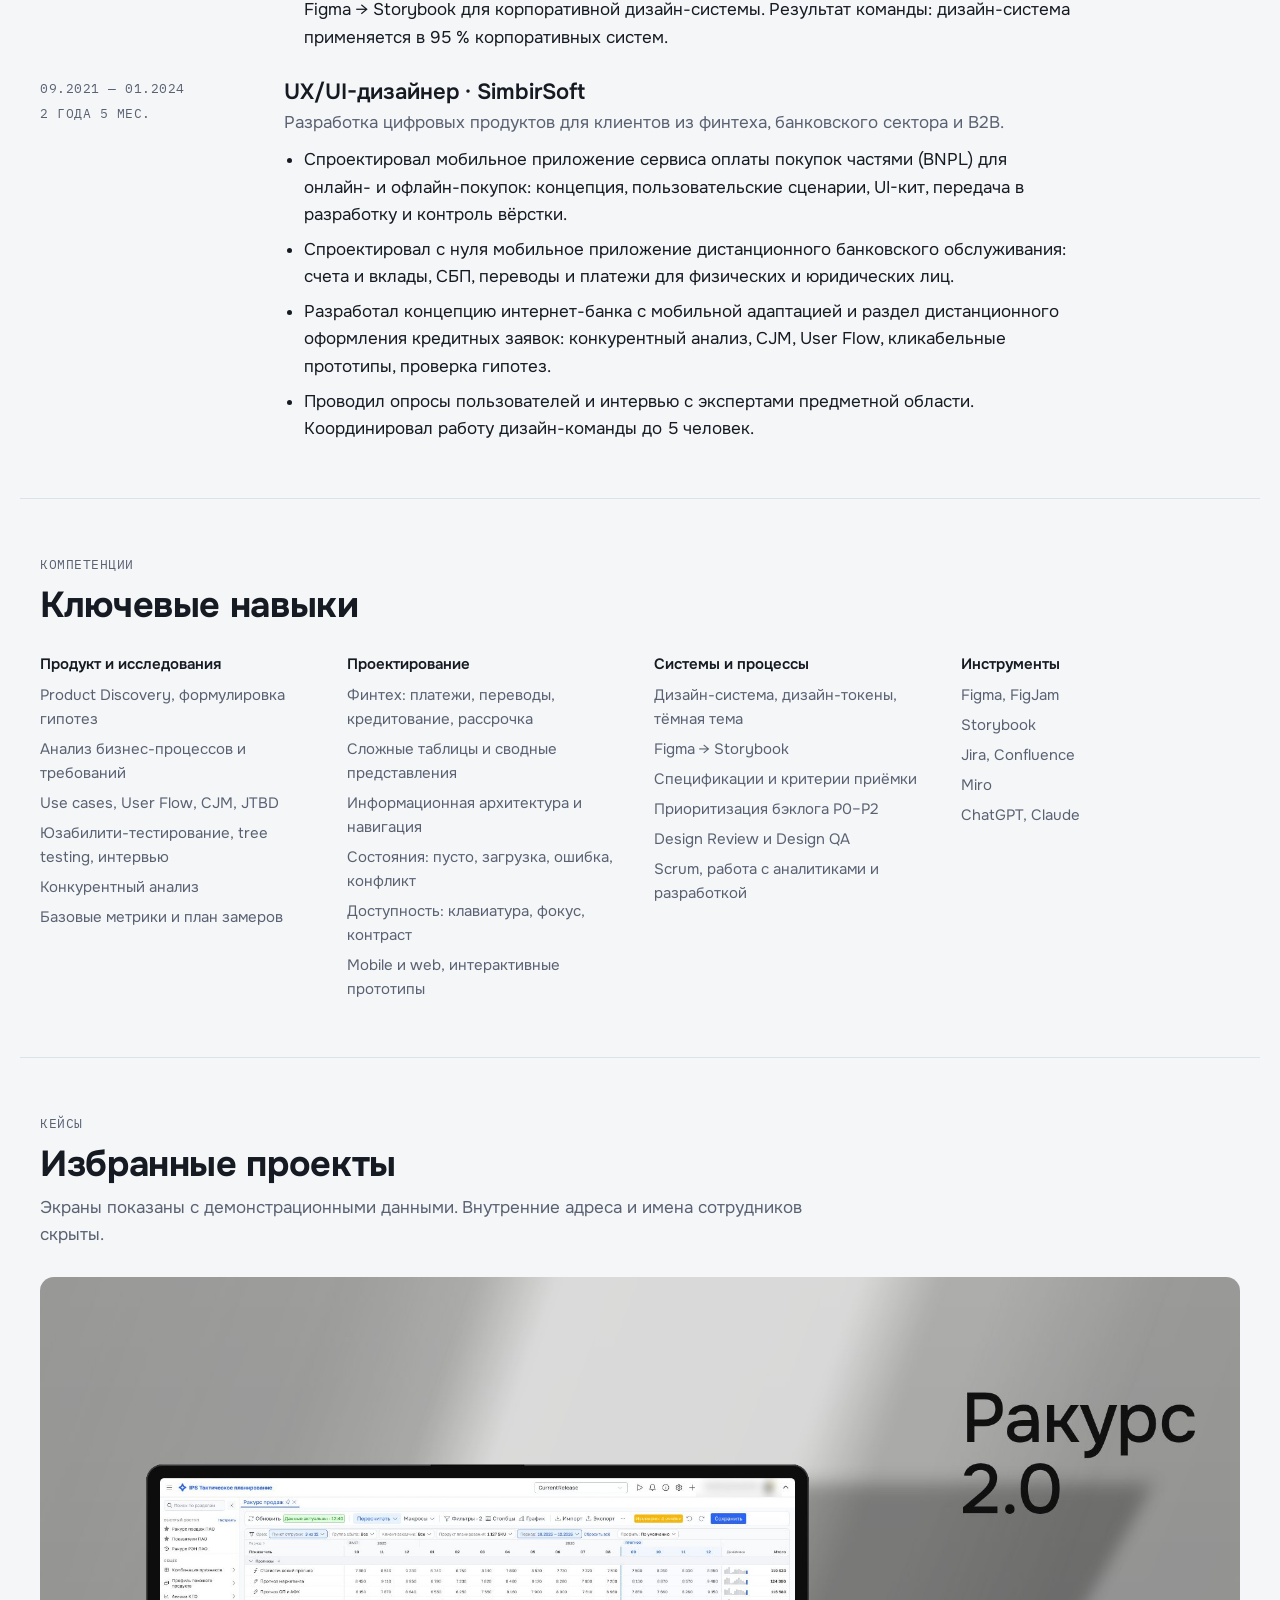
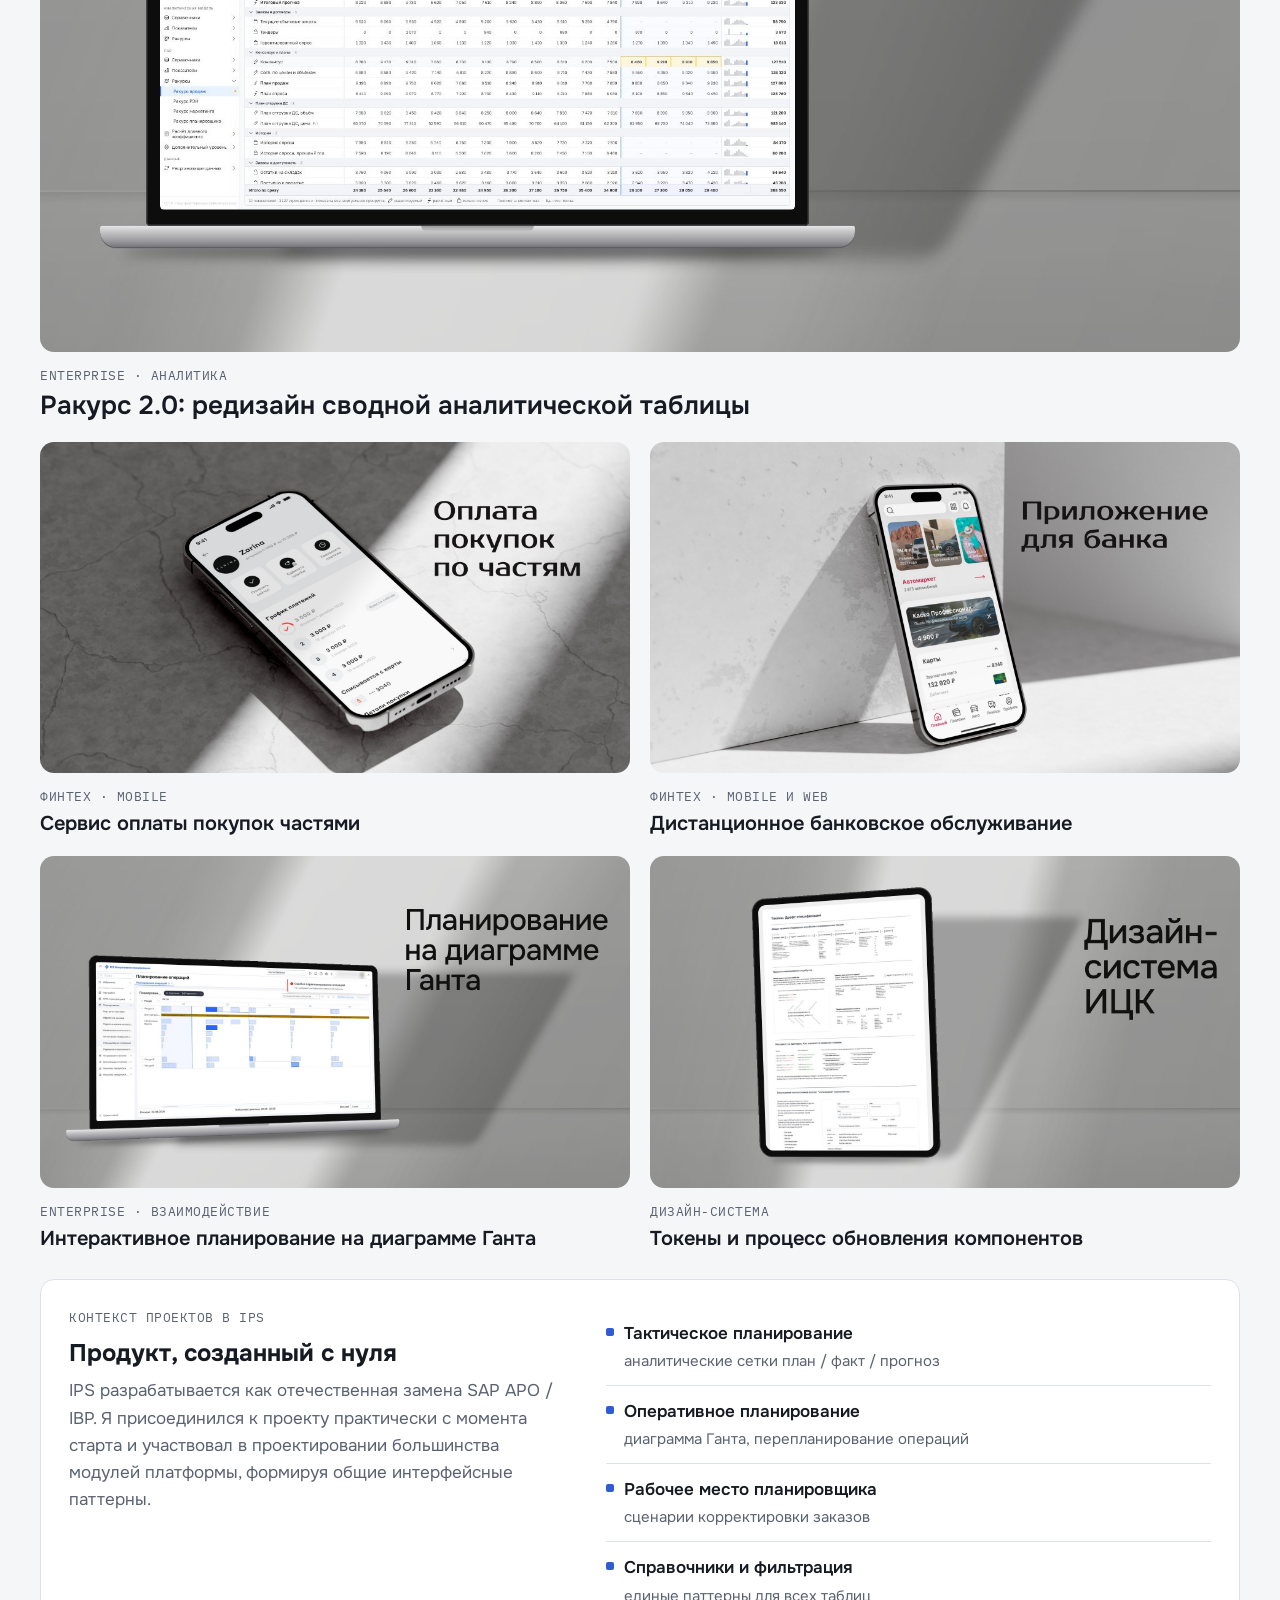
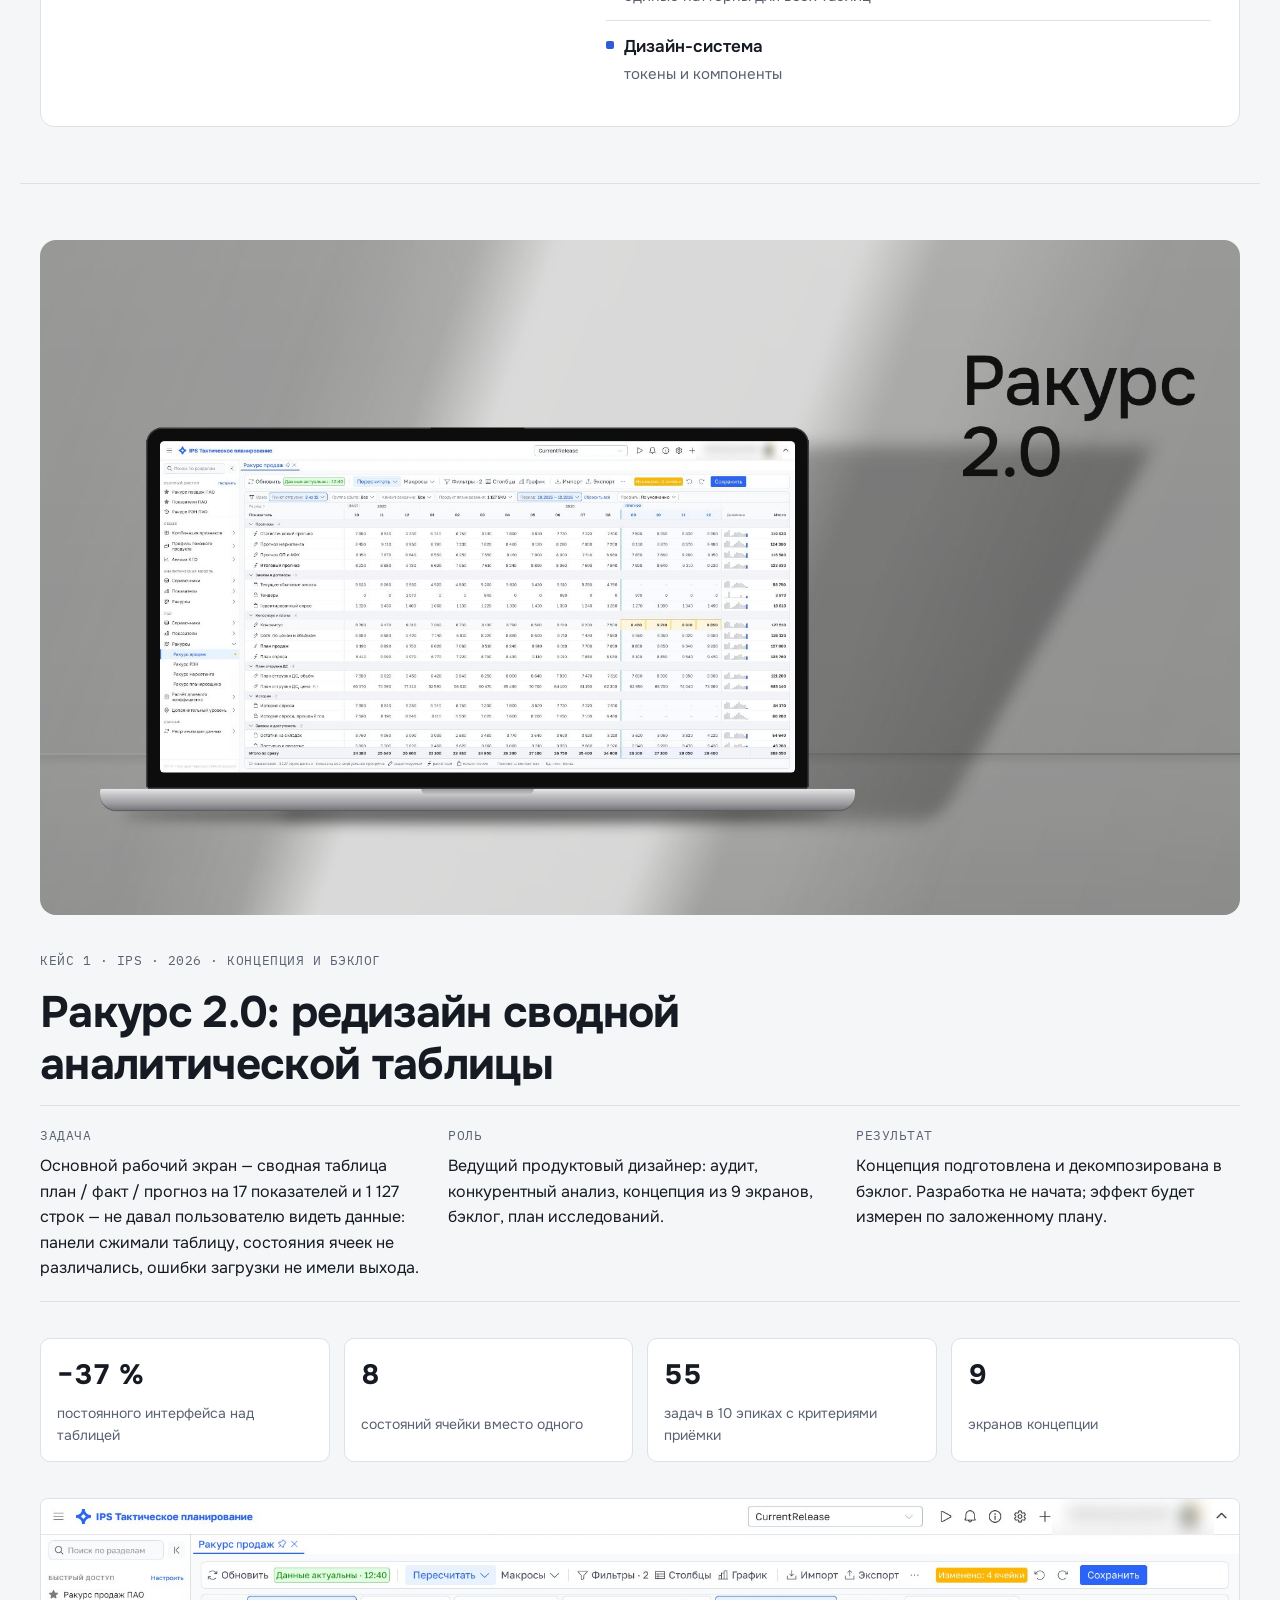
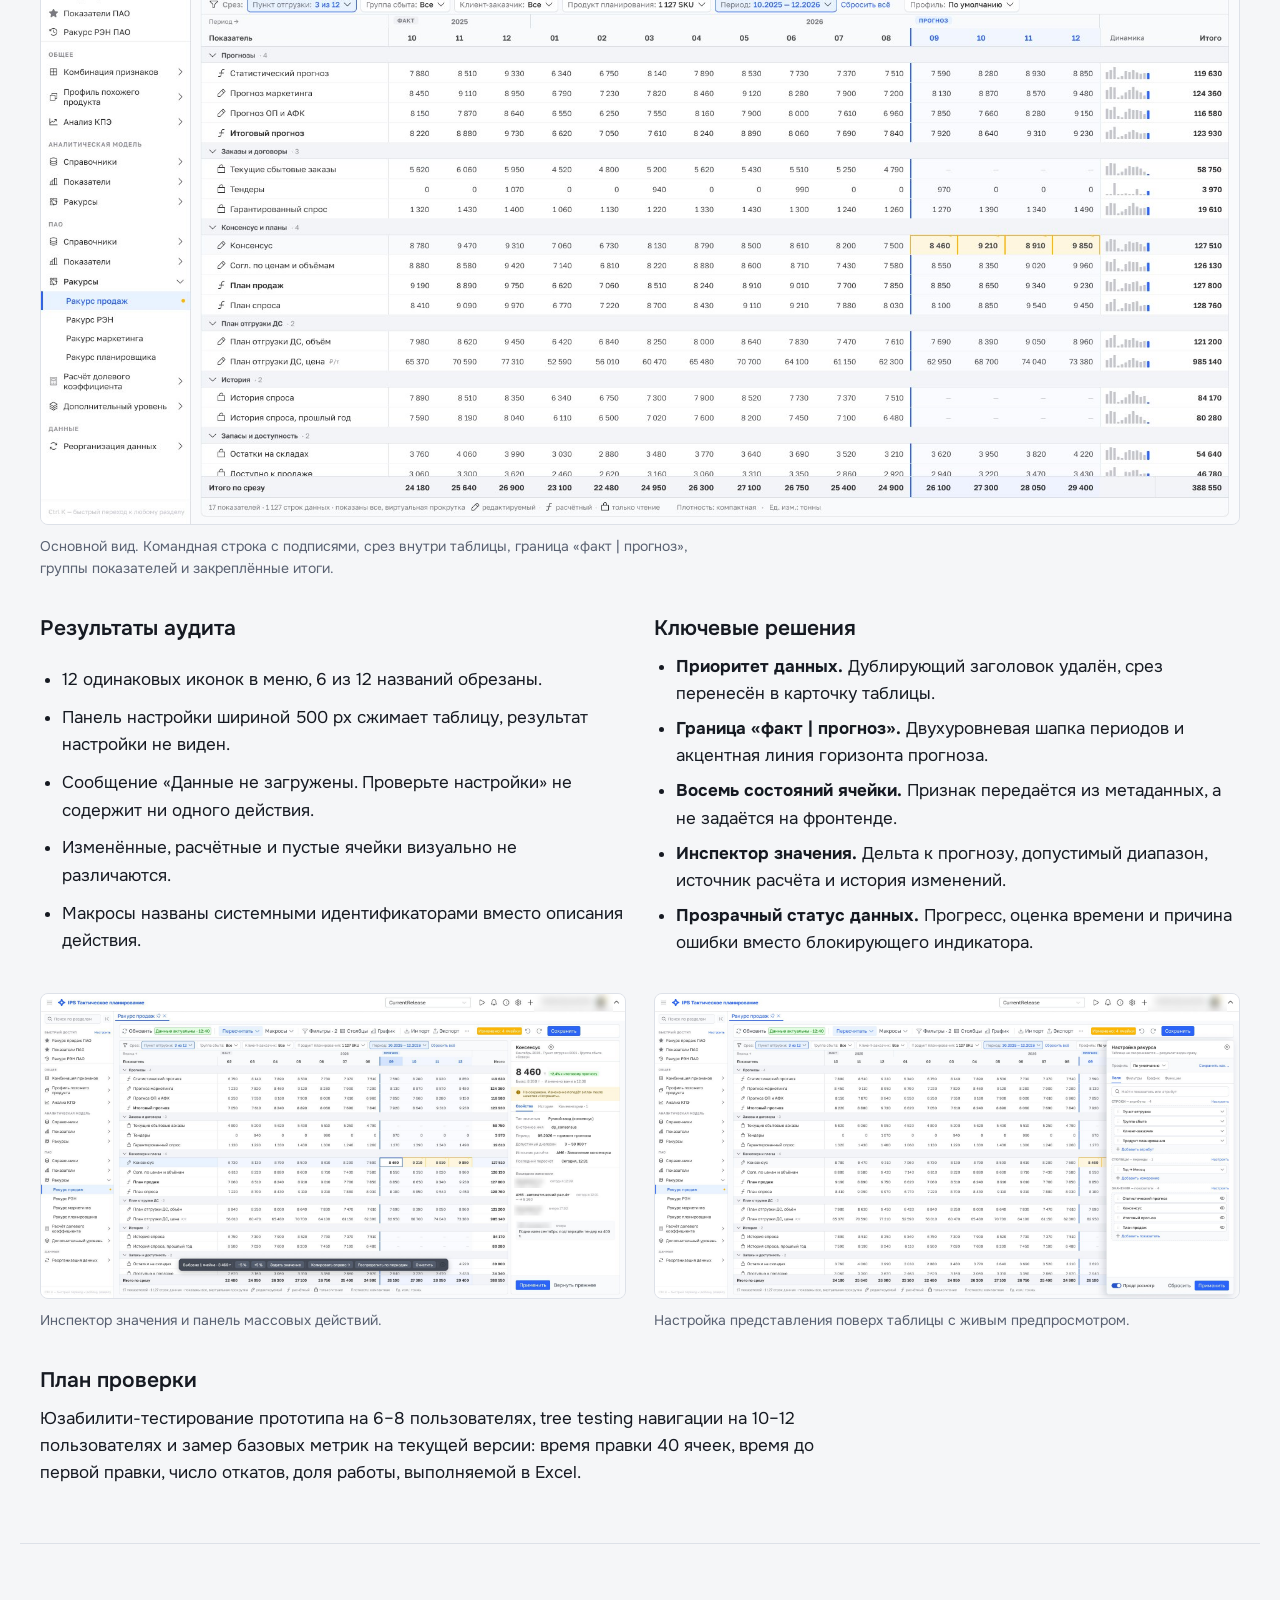
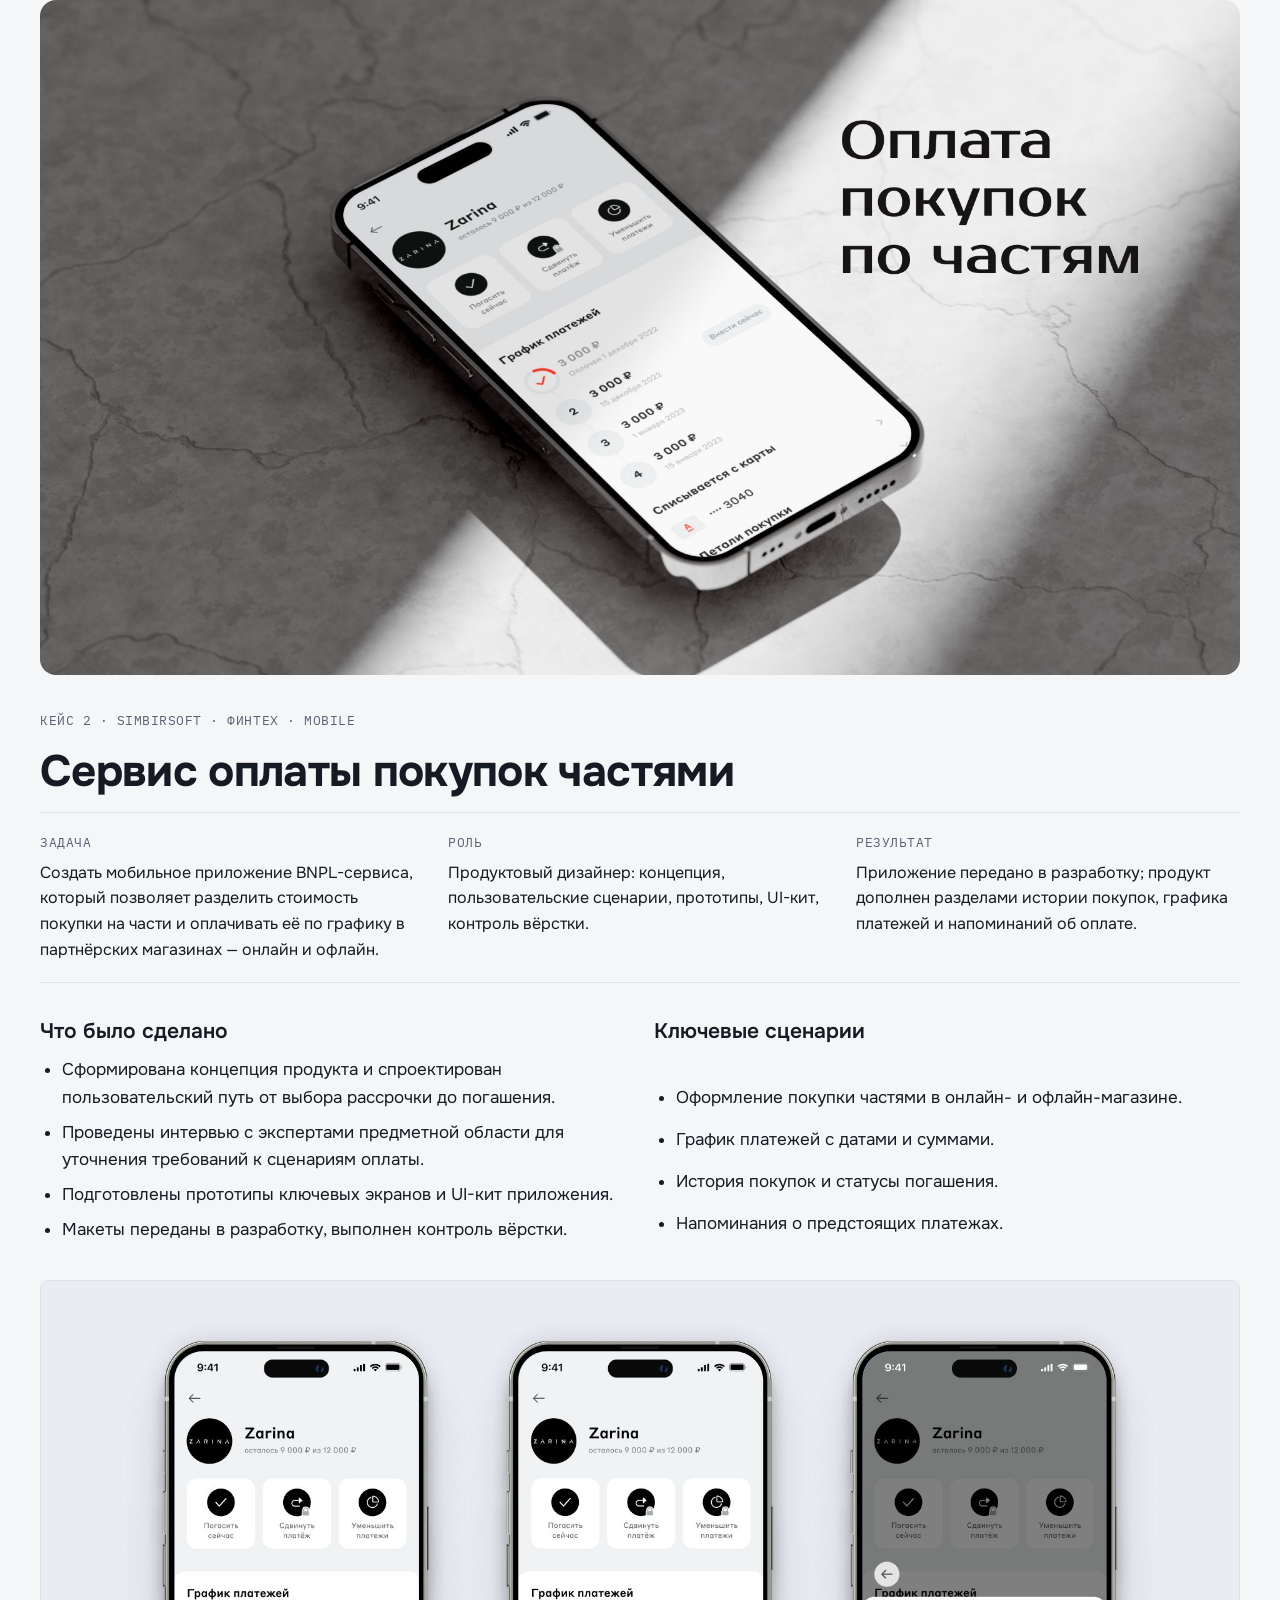
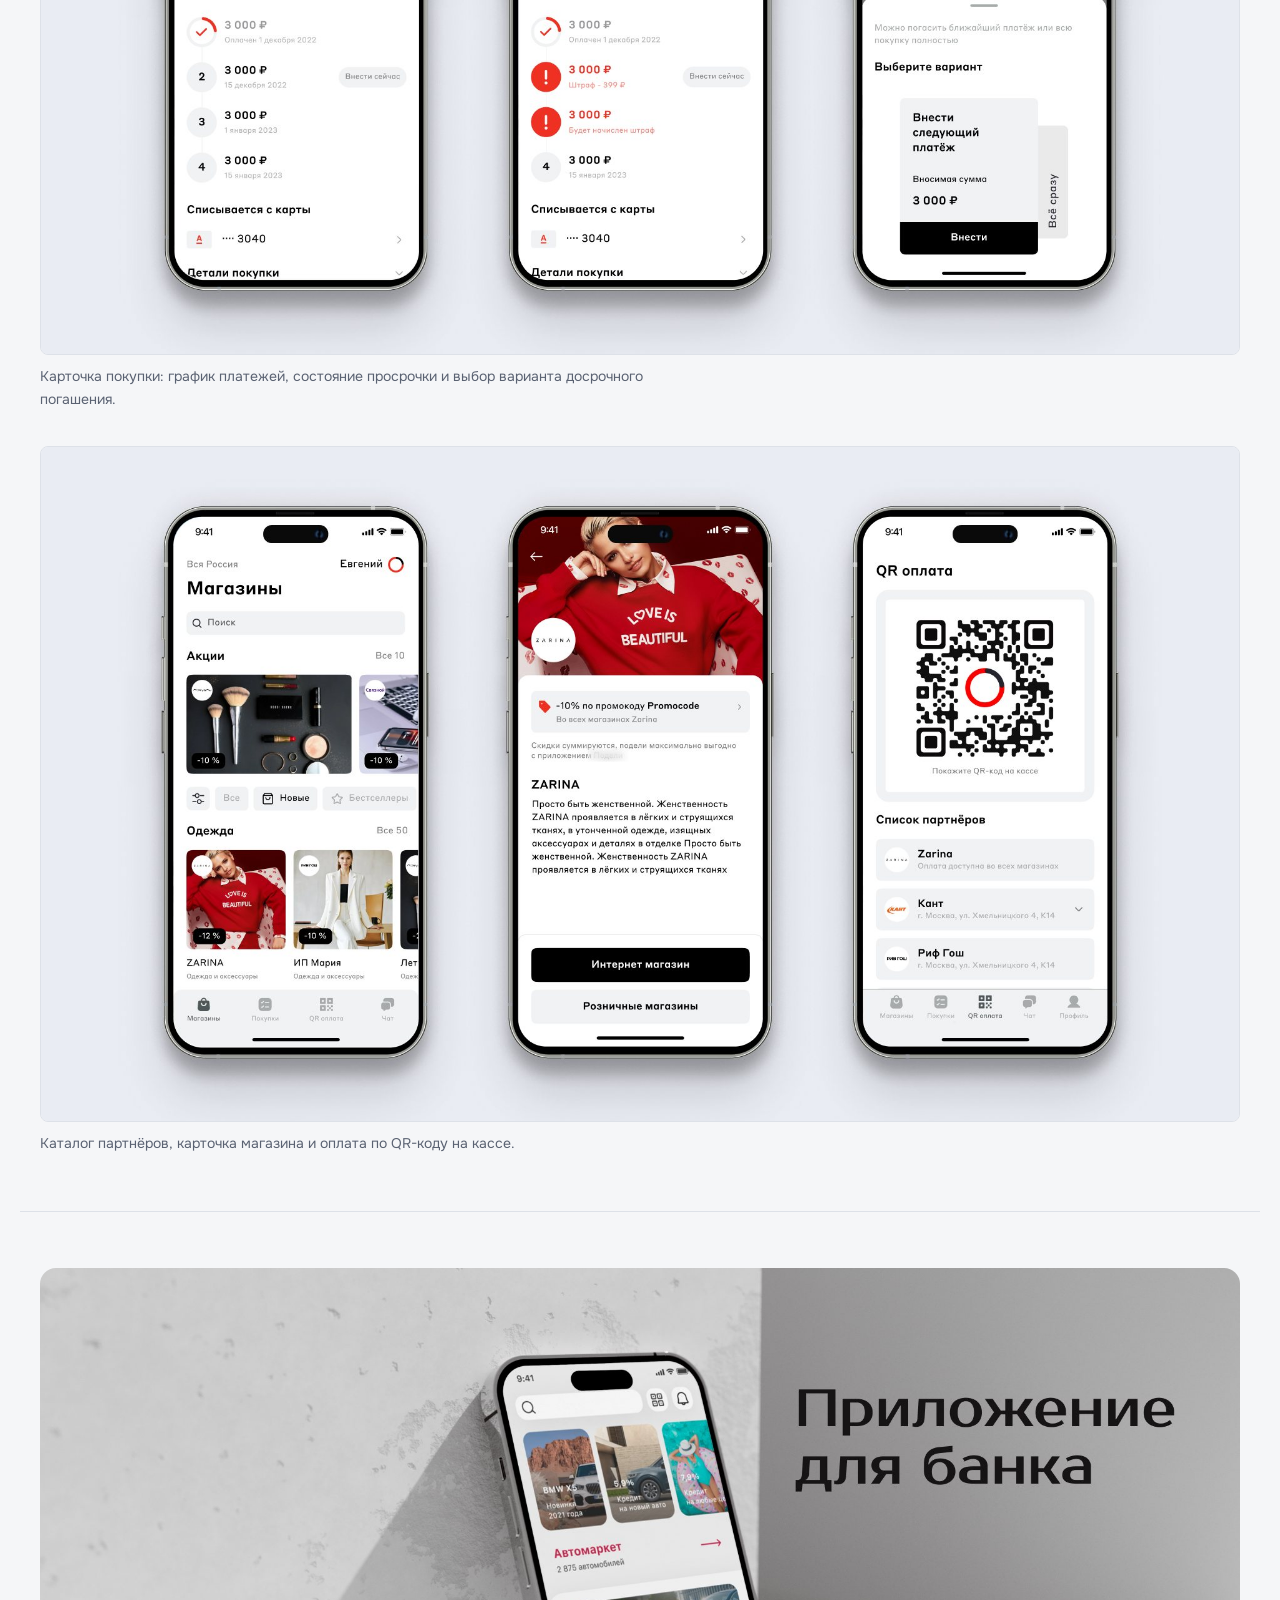
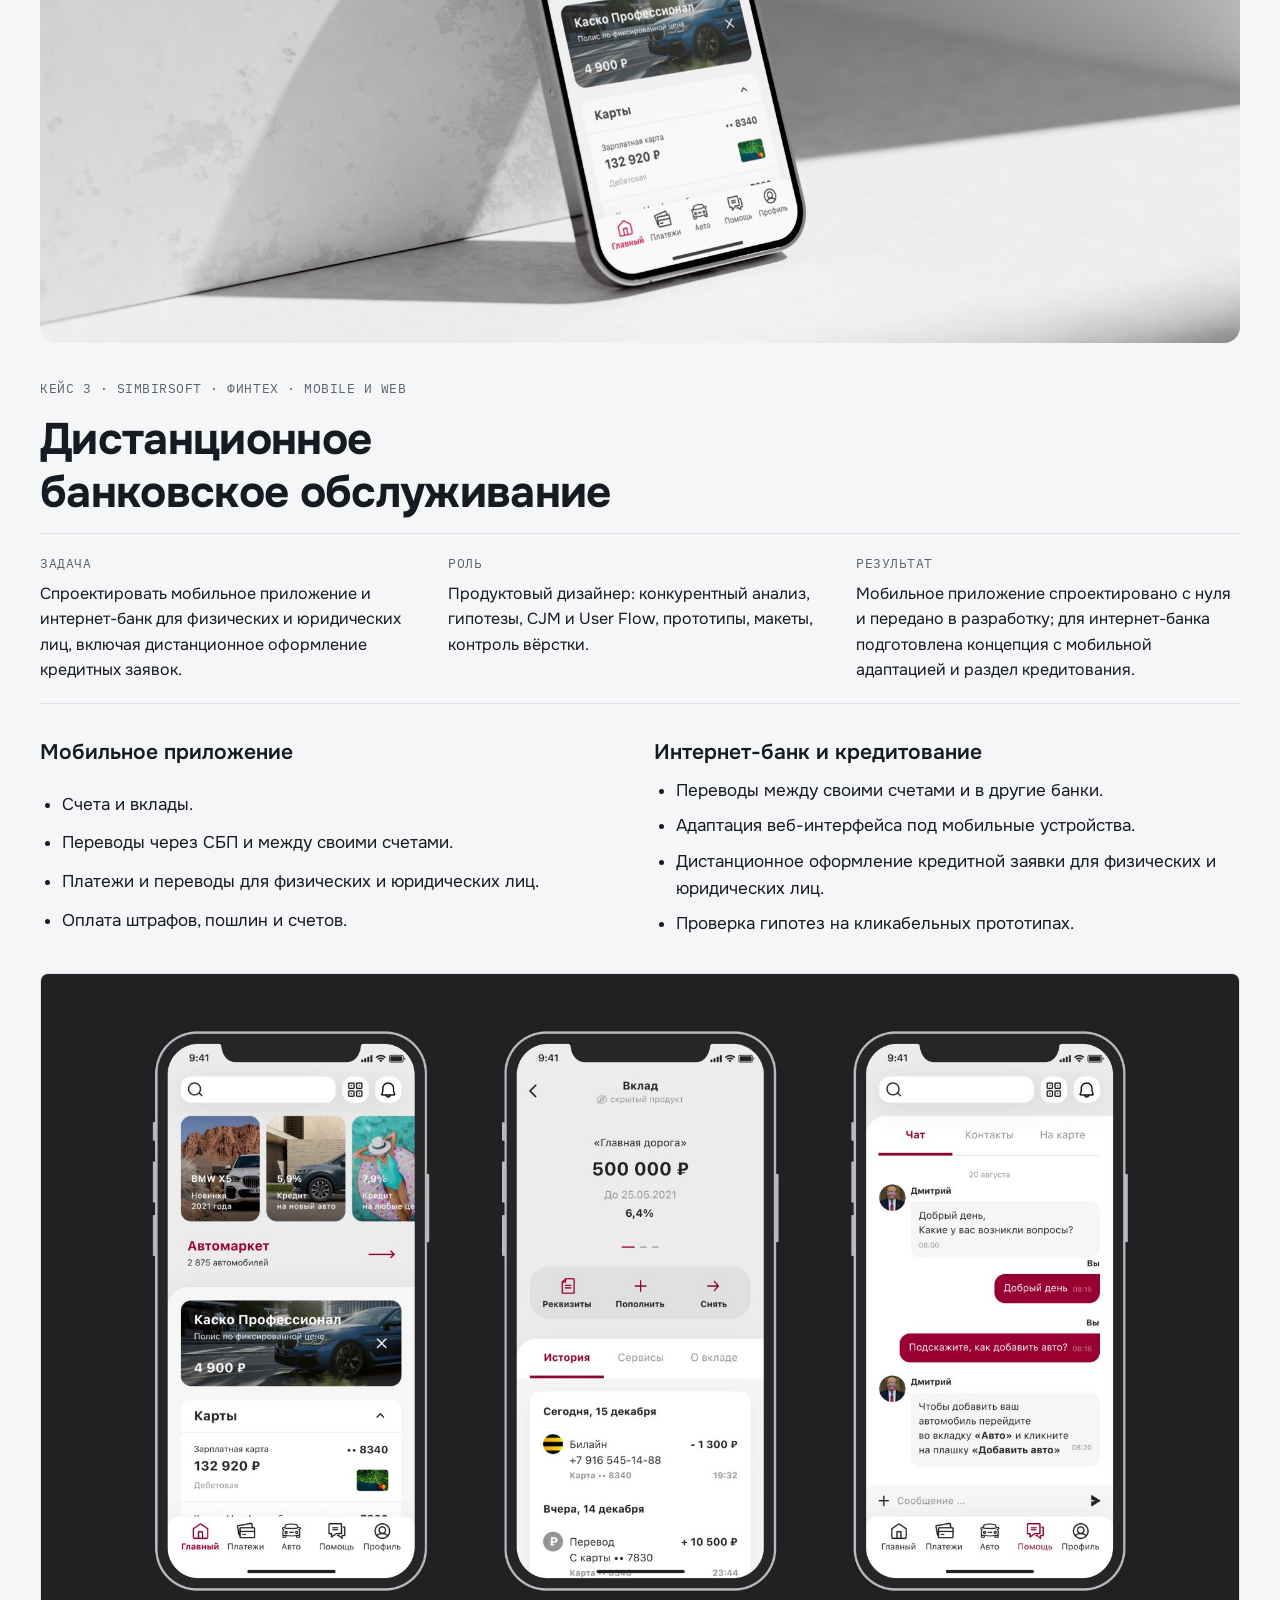
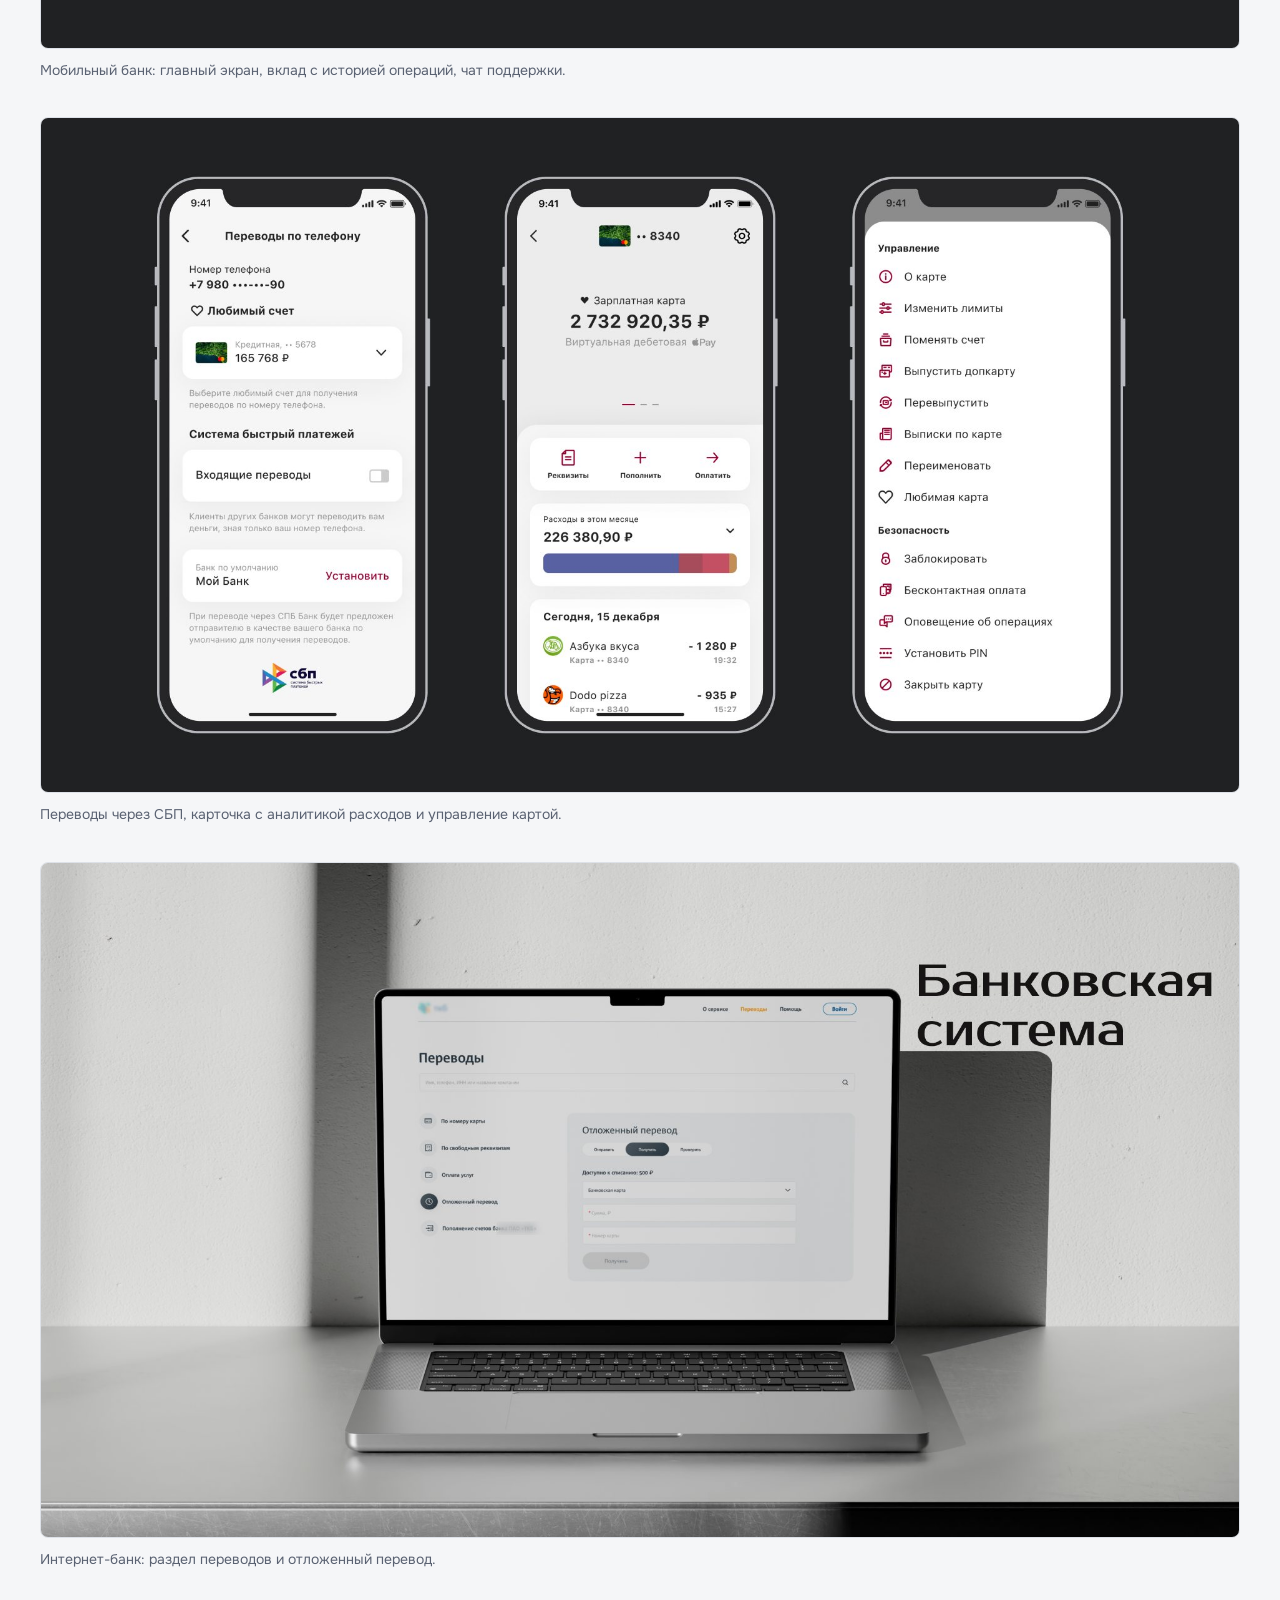
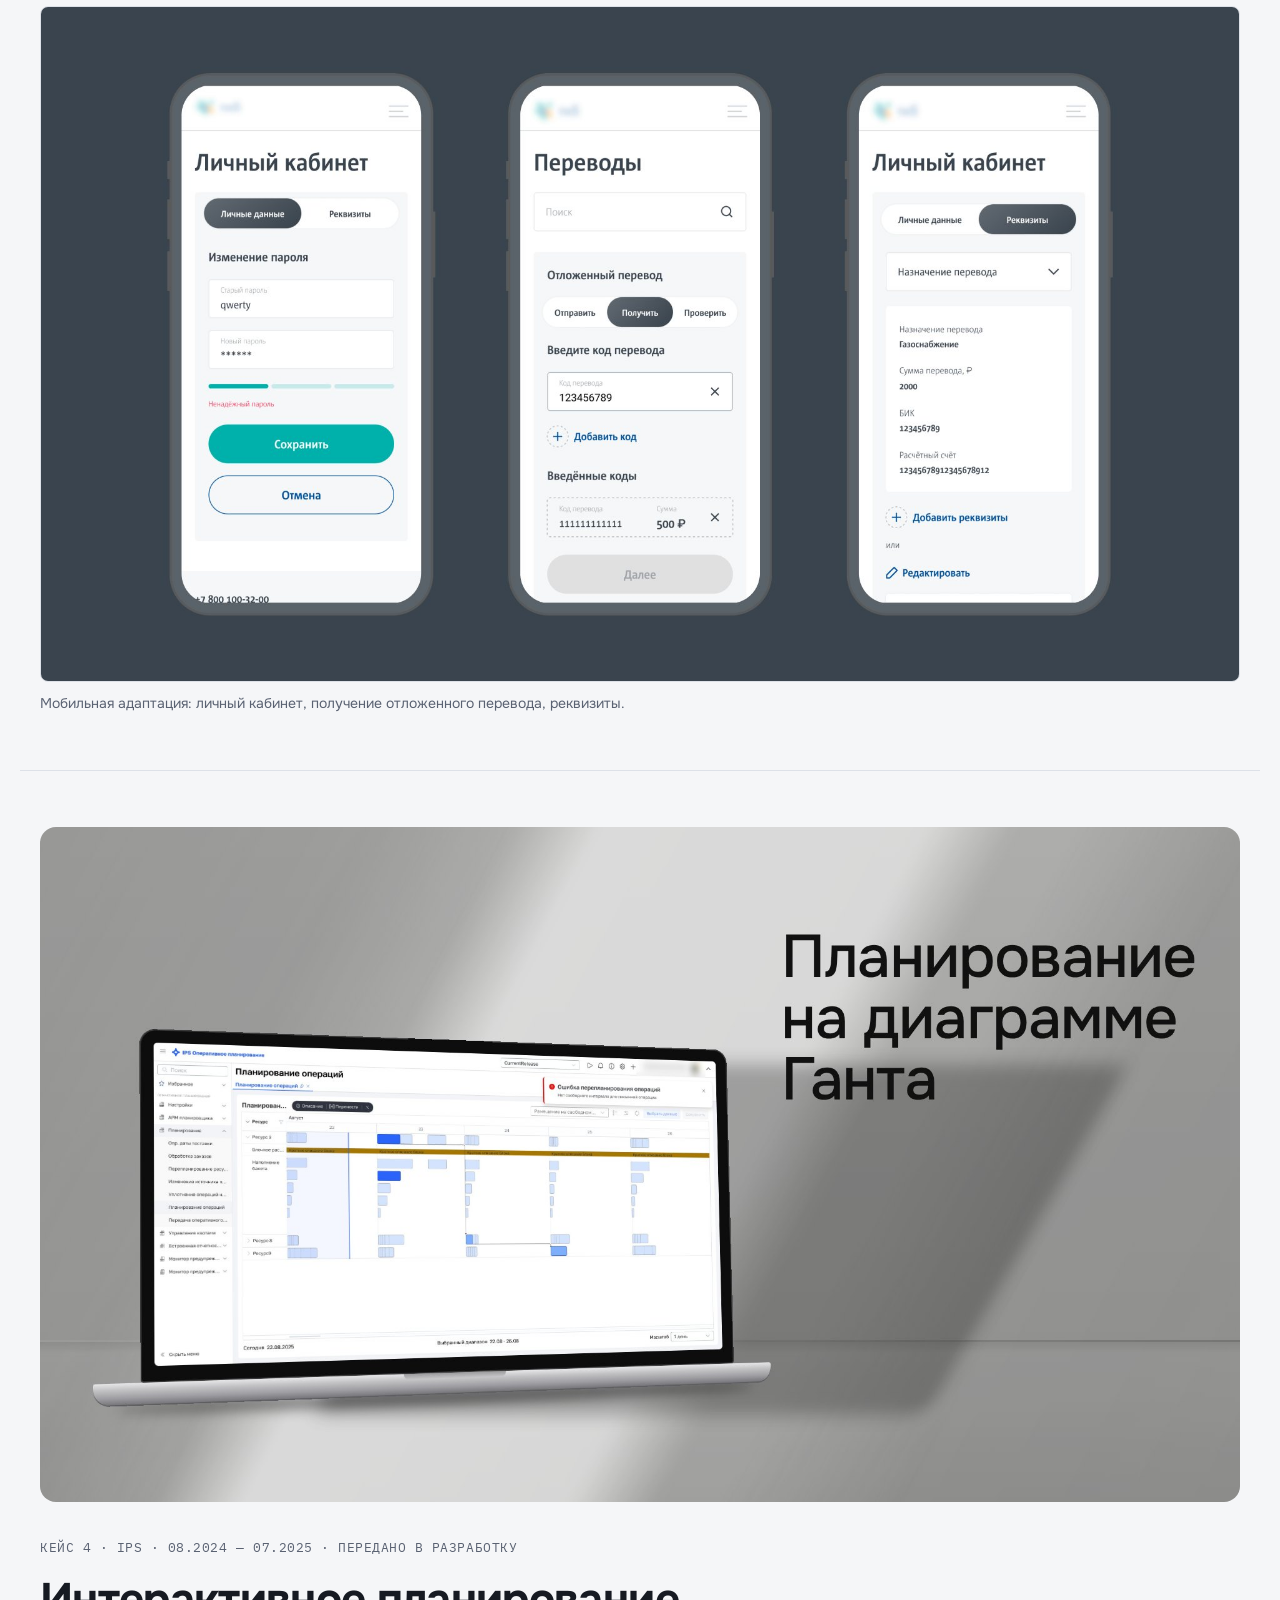
==== commit a1b3391a: "Restyle IPS case covers to match fintech covers Light concrete scene with diagonal light, device moc" ====
--- a/index.html
+++ b/index.html
@@ -283,11 +283,11 @@
       <p class="prose" style="color:var(--muted)">Экраны показаны с демонстрационными данными. Внутренние адреса и имена сотрудников скрыты.</p>
     </div>
     <div class="covers">
-      <a class="cover-card wide" href="#case-rakurs"><img src="assets/img/covers/rakurs.jpg" alt="" width="1600" height="900"><div><span class="mono">Enterprise · аналитика</span><h3>Ракурс 2.0: редизайн сводной аналитической таблицы</h3></div></a>
+      <a class="cover-card wide" href="#case-rakurs"><img src="assets/img/covers/rakurs.jpg" alt="" width="1920" height="1080"><div><span class="mono">Enterprise · аналитика</span><h3>Ракурс 2.0: редизайн сводной аналитической таблицы</h3></div></a>
       <a class="cover-card" href="#case-bnpl"><img src="assets/img/covers/bnpl.jpg" alt="" width="1920" height="1080" loading="lazy"><div><span class="mono">Финтех · mobile</span><h3>Сервис оплаты покупок частями</h3></div></a>
       <a class="cover-card" href="#case-bank"><img src="assets/img/covers/bank.jpg" alt="" width="1920" height="1080" loading="lazy"><div><span class="mono">Финтех · mobile и web</span><h3>Дистанционное банковское обслуживание</h3></div></a>
-      <a class="cover-card" href="#case-gantt"><img src="assets/img/covers/gantt.jpg" alt="" width="1600" height="900" loading="lazy"><div><span class="mono">Enterprise · взаимодействие</span><h3>Интерактивное планирование на диаграмме Ганта</h3></div></a>
-      <a class="cover-card" href="#case-ds"><img src="assets/img/covers/ds.jpg" alt="" width="1600" height="900" loading="lazy"><div><span class="mono">Дизайн-система</span><h3>Токены и процесс обновления компонентов</h3></div></a>
+      <a class="cover-card" href="#case-gantt"><img src="assets/img/covers/gantt.jpg" alt="" width="1920" height="1080" loading="lazy"><div><span class="mono">Enterprise · взаимодействие</span><h3>Интерактивное планирование на диаграмме Ганта</h3></div></a>
+      <a class="cover-card" href="#case-ds"><img src="assets/img/covers/ds.jpg" alt="" width="1920" height="1080" loading="lazy"><div><span class="mono">Дизайн-система</span><h3>Токены и процесс обновления компонентов</h3></div></a>
     </div>
 
     <div class="ips">
@@ -310,7 +310,7 @@
 <!-- CASE: RAKURS -->
 <section class="case" id="case-rakurs">
   <div class="wrap">
-    <img class="case-cover" src="assets/img/covers/rakurs.jpg" alt="Обложка кейса «Ракурс 2.0»" width="1600" height="900" loading="lazy">
+    <img class="case-cover" src="assets/img/covers/rakurs.jpg" alt="Обложка кейса «Ракурс 2.0»" width="1920" height="1080" loading="lazy">
     <div class="case-head">
       <p class="mono">Кейс 1 · IPS · 2026 · концепция и бэклог</p>
       <h2>Ракурс 2.0: редизайн сводной аналитической таблицы</h2>
@@ -467,7 +467,7 @@
 <!-- CASE: GANTT -->
 <section class="case" id="case-gantt">
   <div class="wrap">
-    <img class="case-cover" src="assets/img/covers/gantt.jpg" alt="Обложка кейса «Интерактивное планирование на диаграмме Ганта»" width="1600" height="900" loading="lazy">
+    <img class="case-cover" src="assets/img/covers/gantt.jpg" alt="Обложка кейса «Интерактивное планирование на диаграмме Ганта»" width="1920" height="1080" loading="lazy">
     <div class="case-head">
       <p class="mono">Кейс 4 · IPS · 08.2024 — 07.2025 · передано в разработку</p>
       <h2>Интерактивное планирование на диаграмме Ганта</h2>
@@ -514,7 +514,7 @@
 <!-- CASE: DS -->
 <section class="case" id="case-ds">
   <div class="wrap">
-    <img class="case-cover" src="assets/img/covers/ds.jpg" alt="Обложка кейса «Дизайн-система ИЦК»" width="1600" height="900" loading="lazy">
+    <img class="case-cover" src="assets/img/covers/ds.jpg" alt="Обложка кейса «Дизайн-система ИЦК»" width="1920" height="1080" loading="lazy">
     <div class="case-head">
       <p class="mono">Кейс 5 · дизайн-система ИЦК · командный проект</p>
       <h2>Токены и процесс обновления компонентов</h2>
